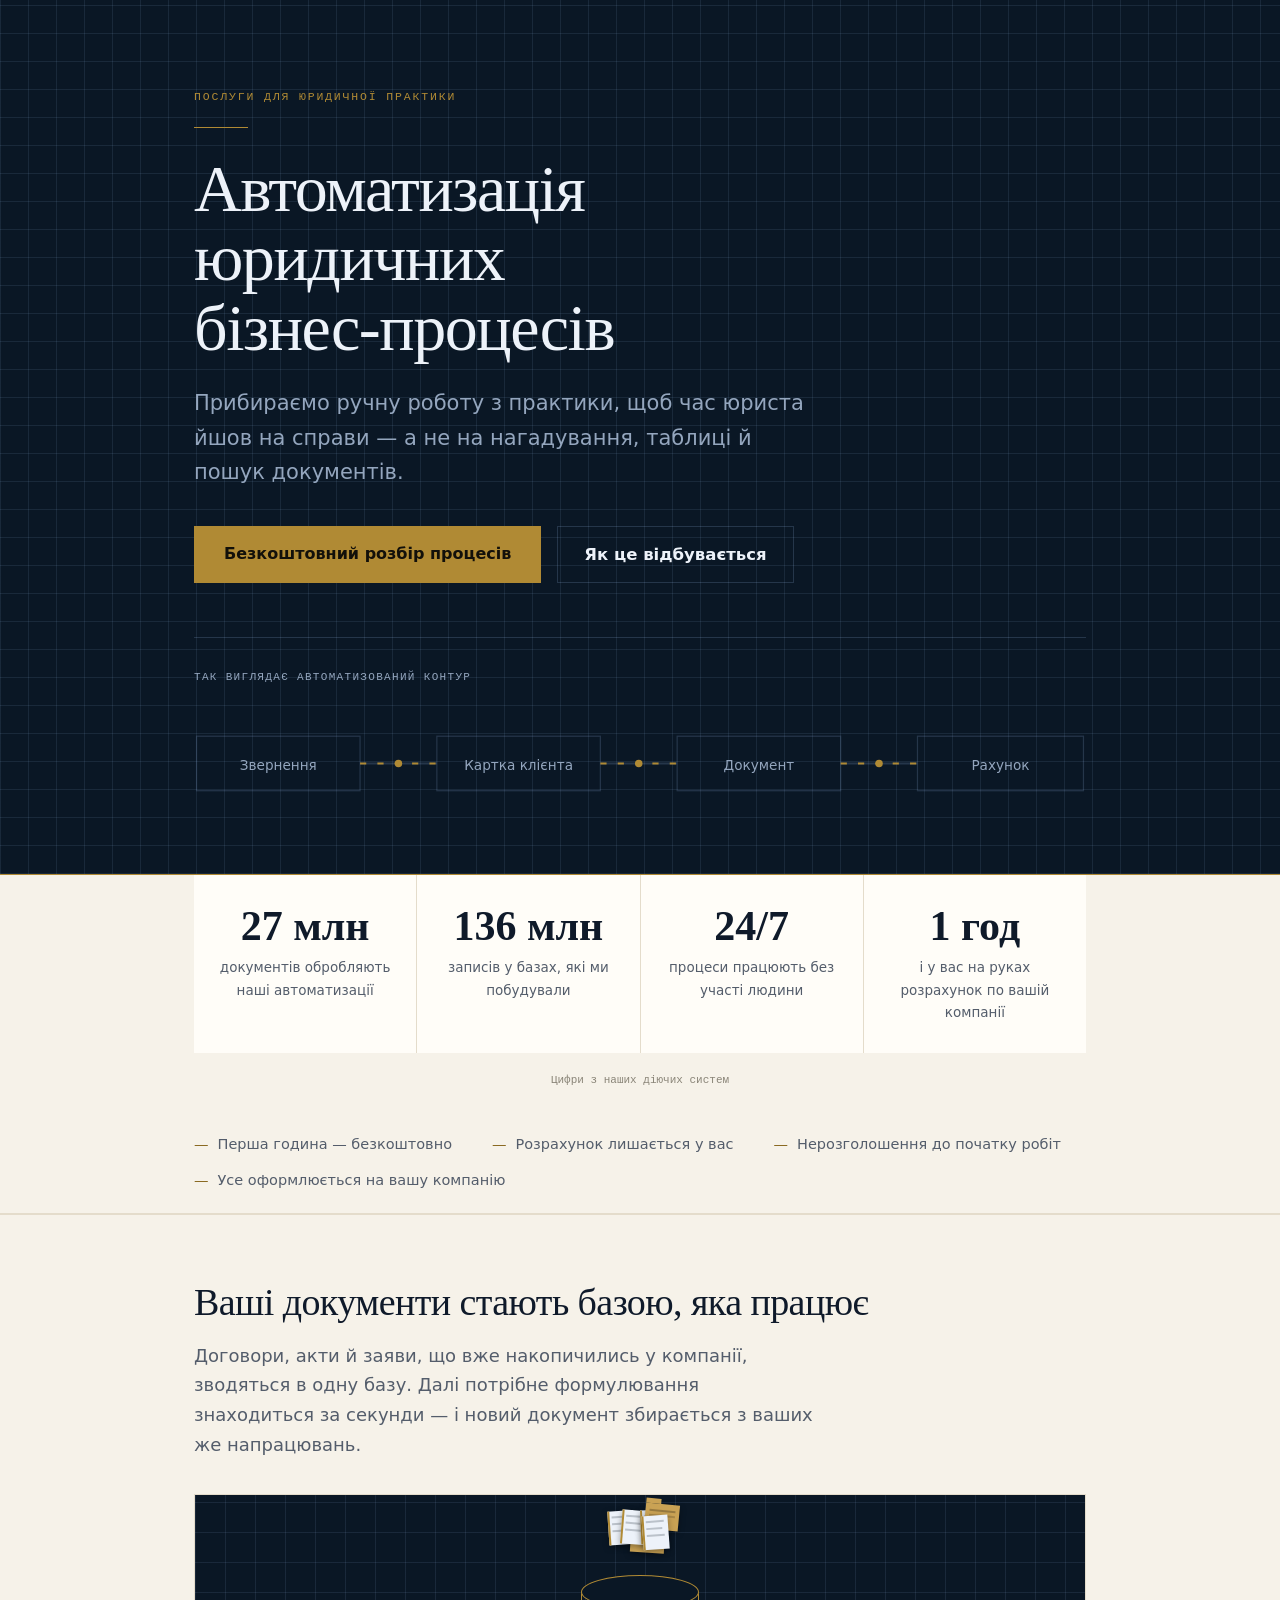
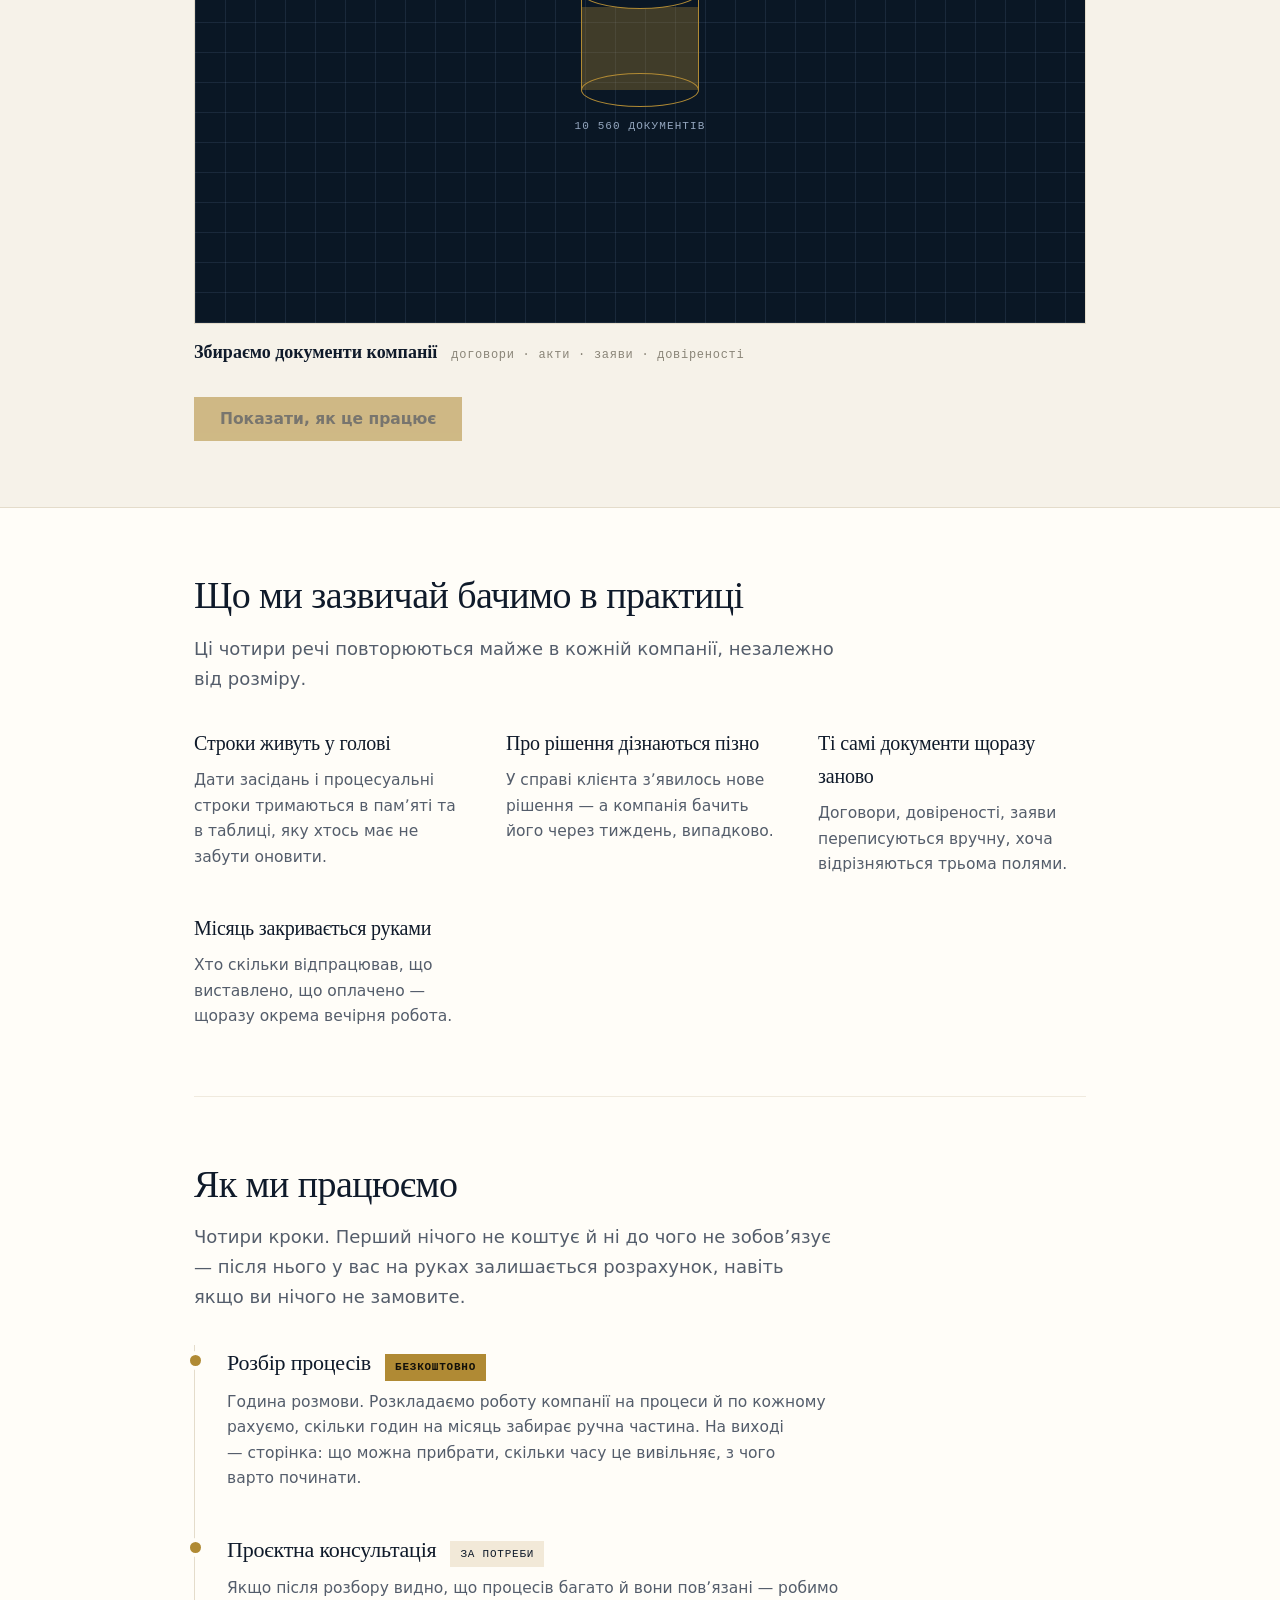
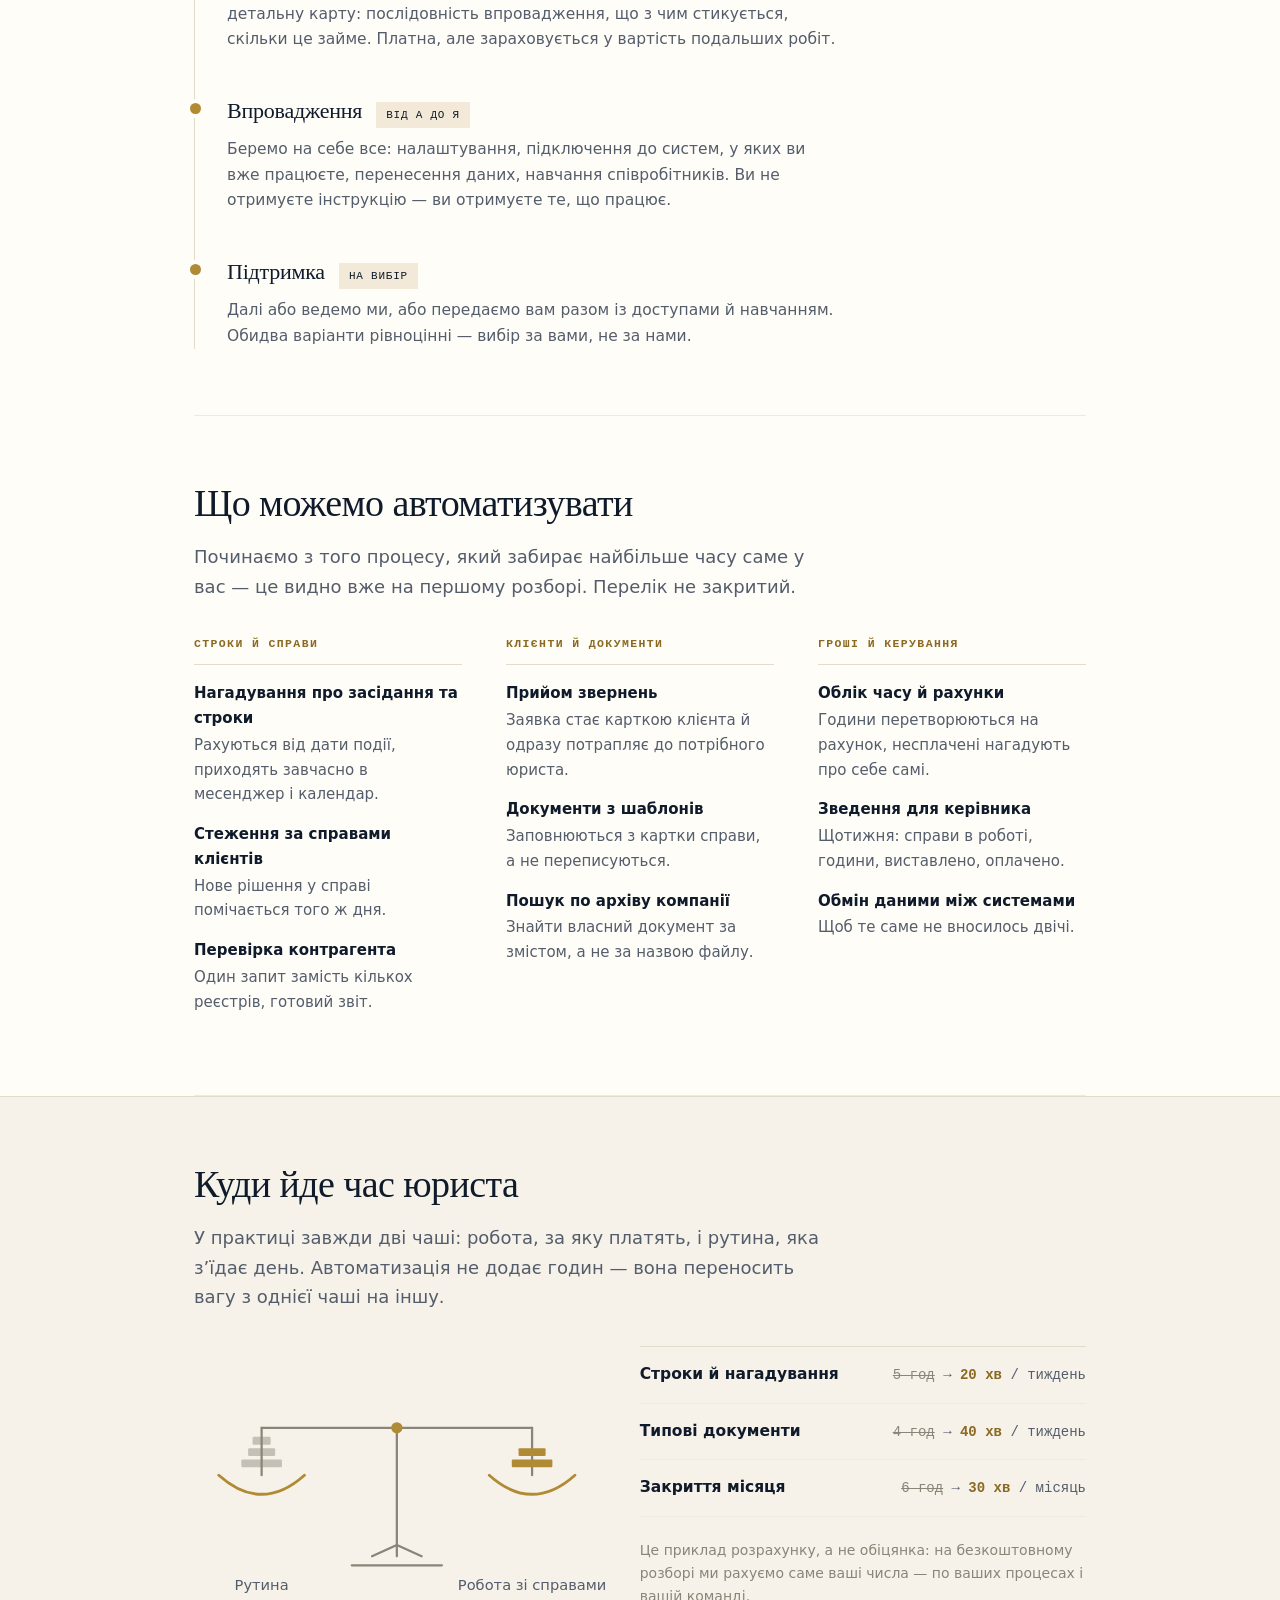
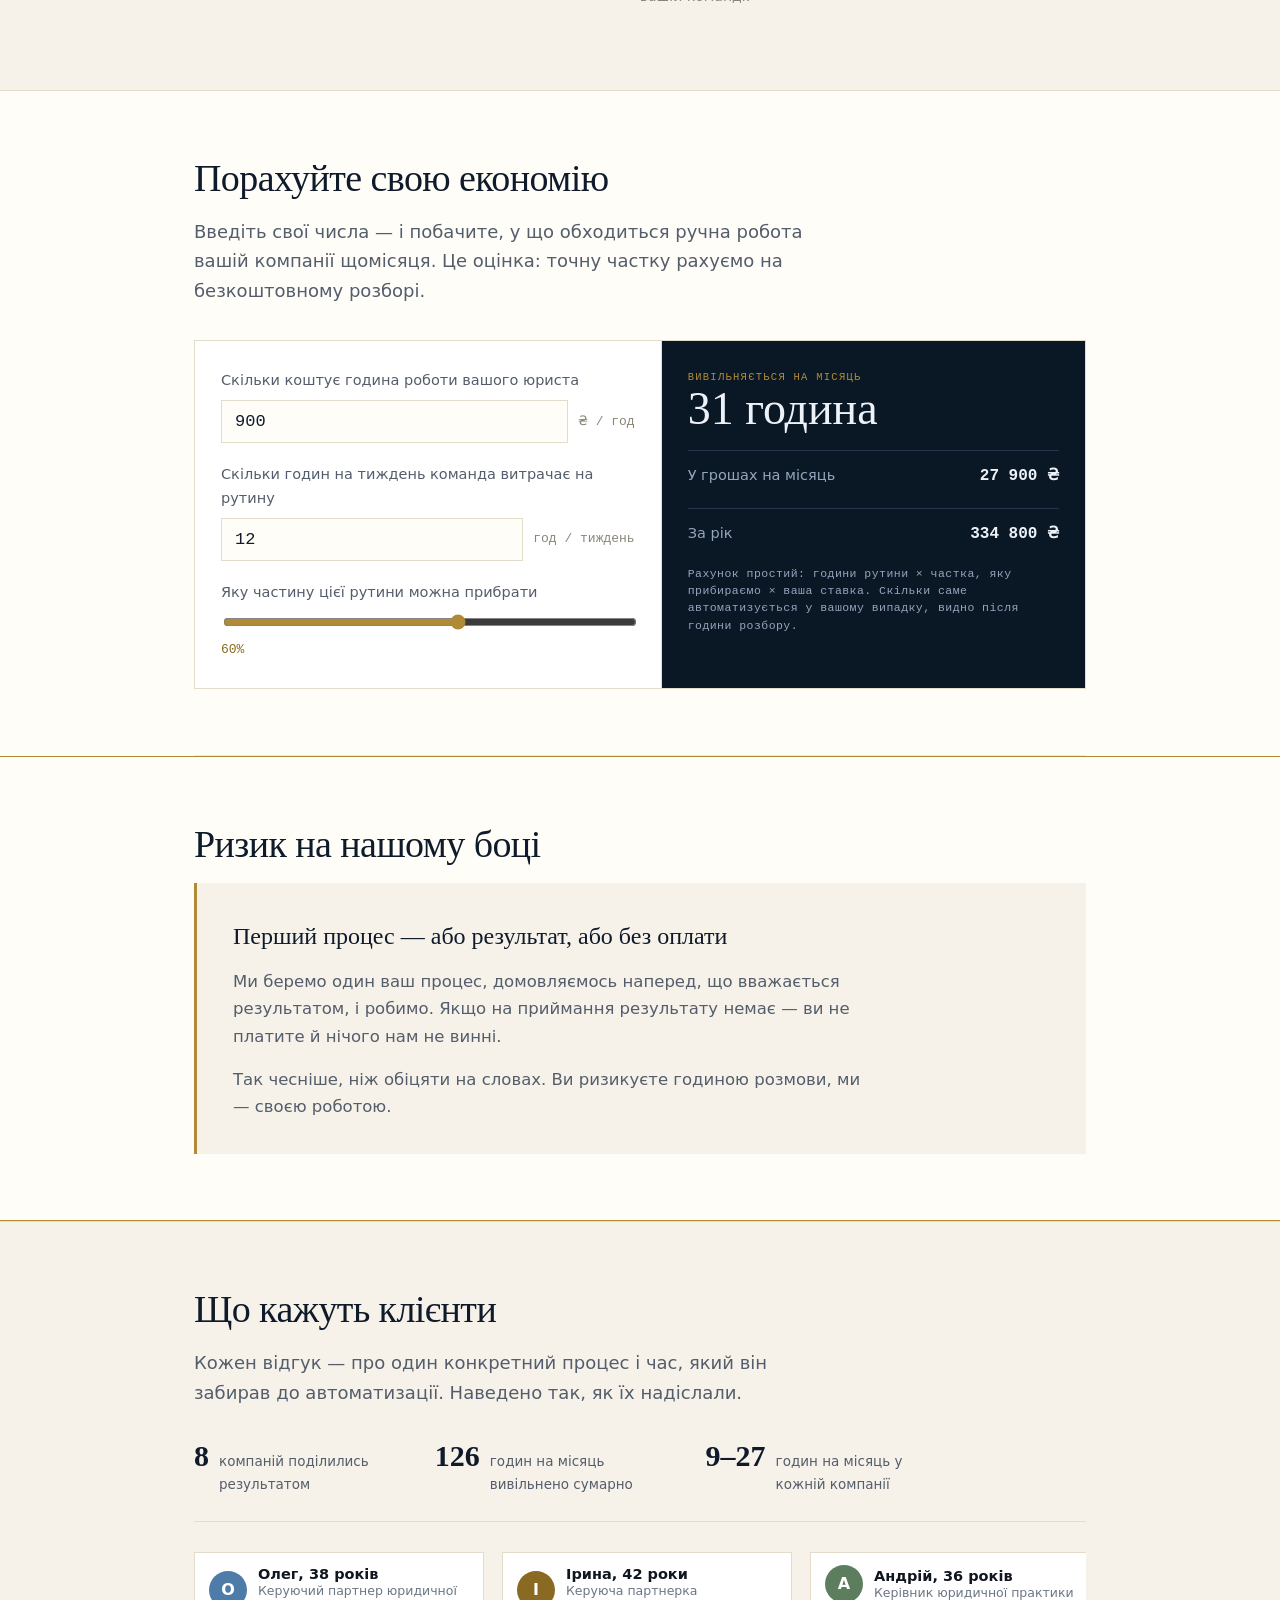
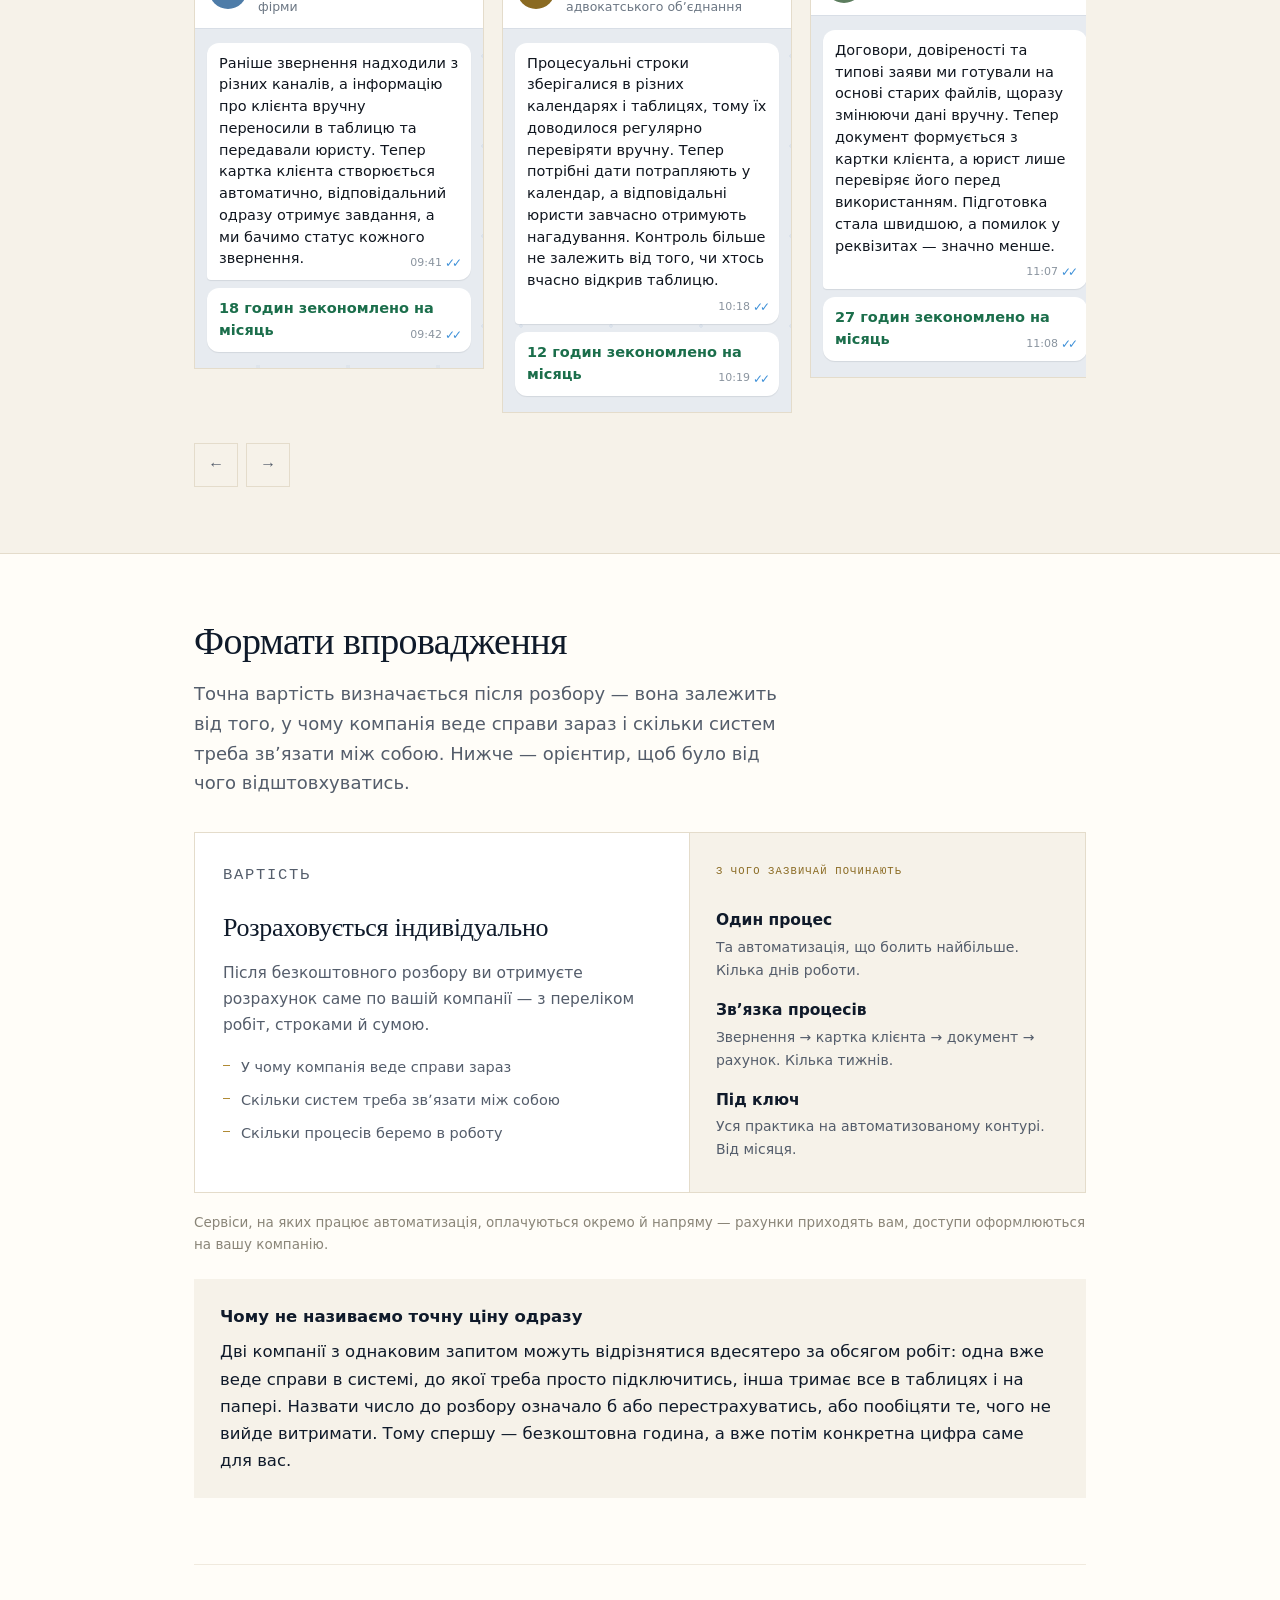
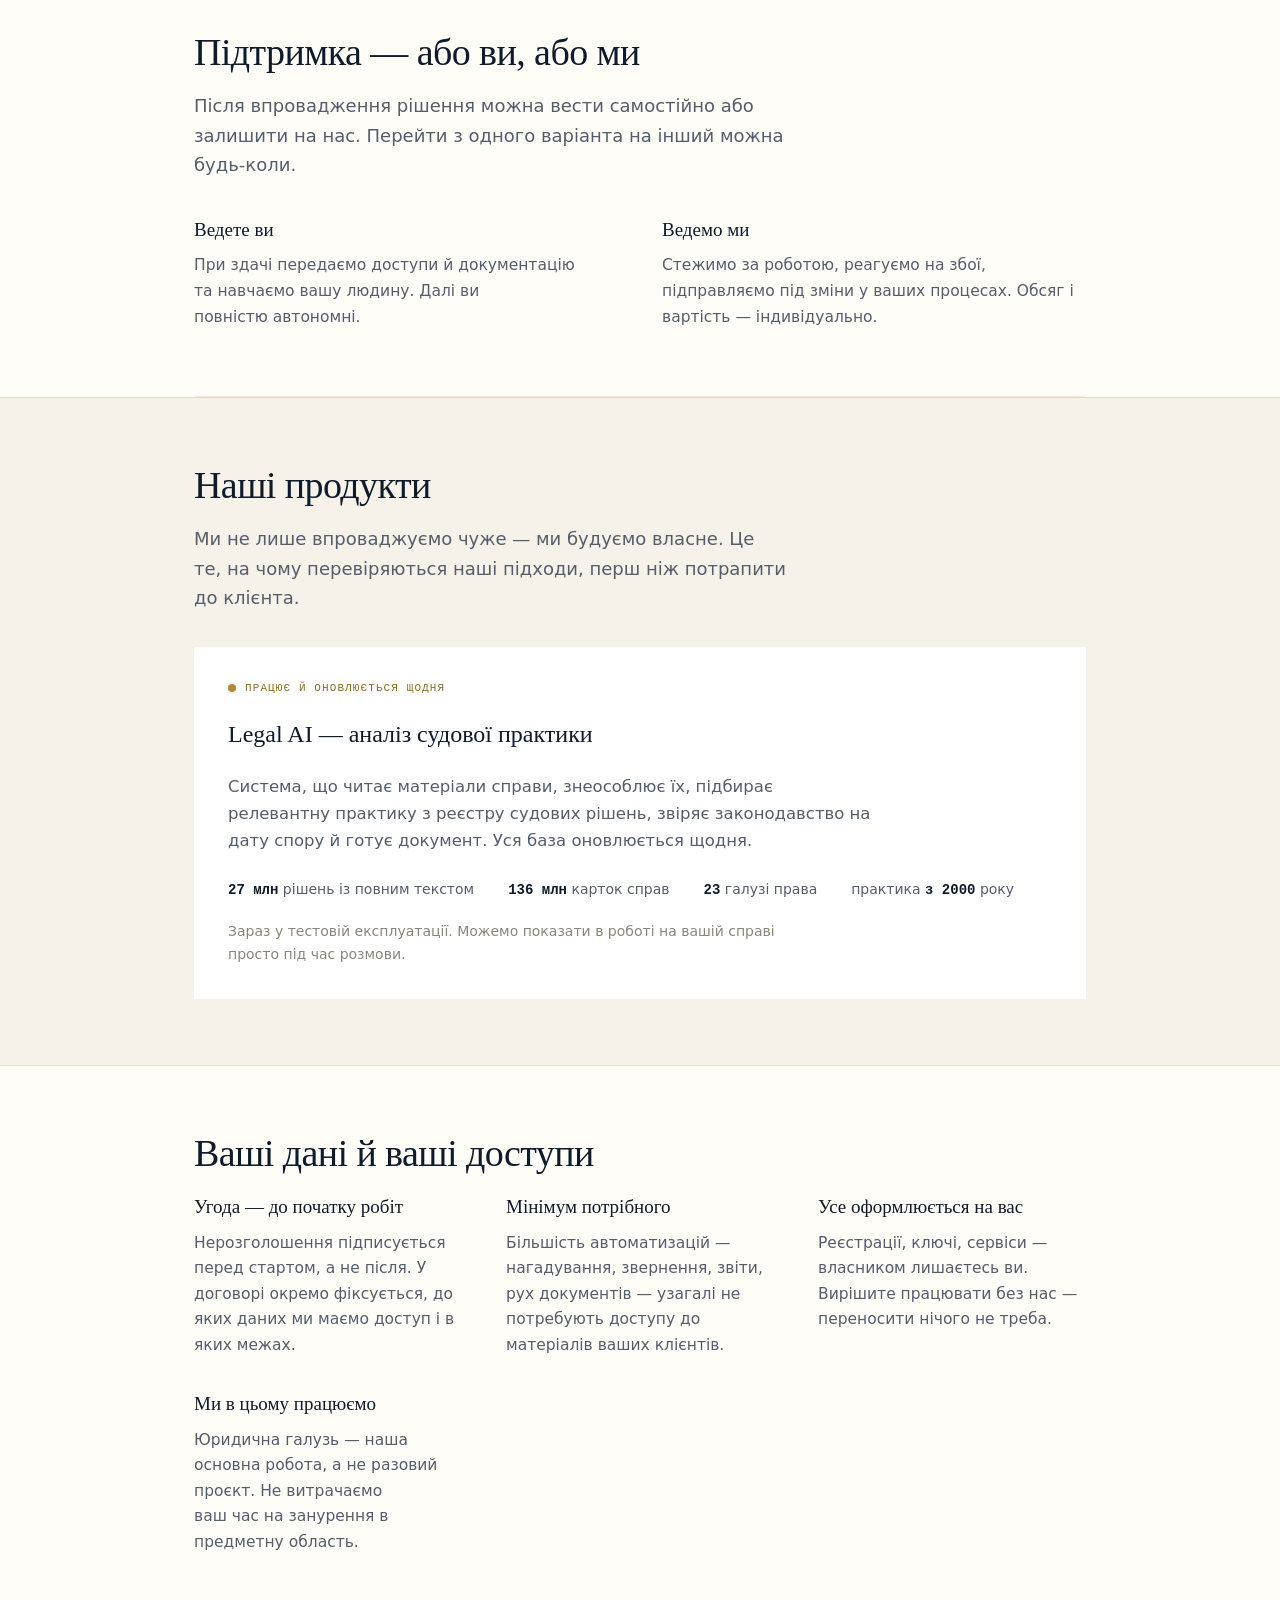
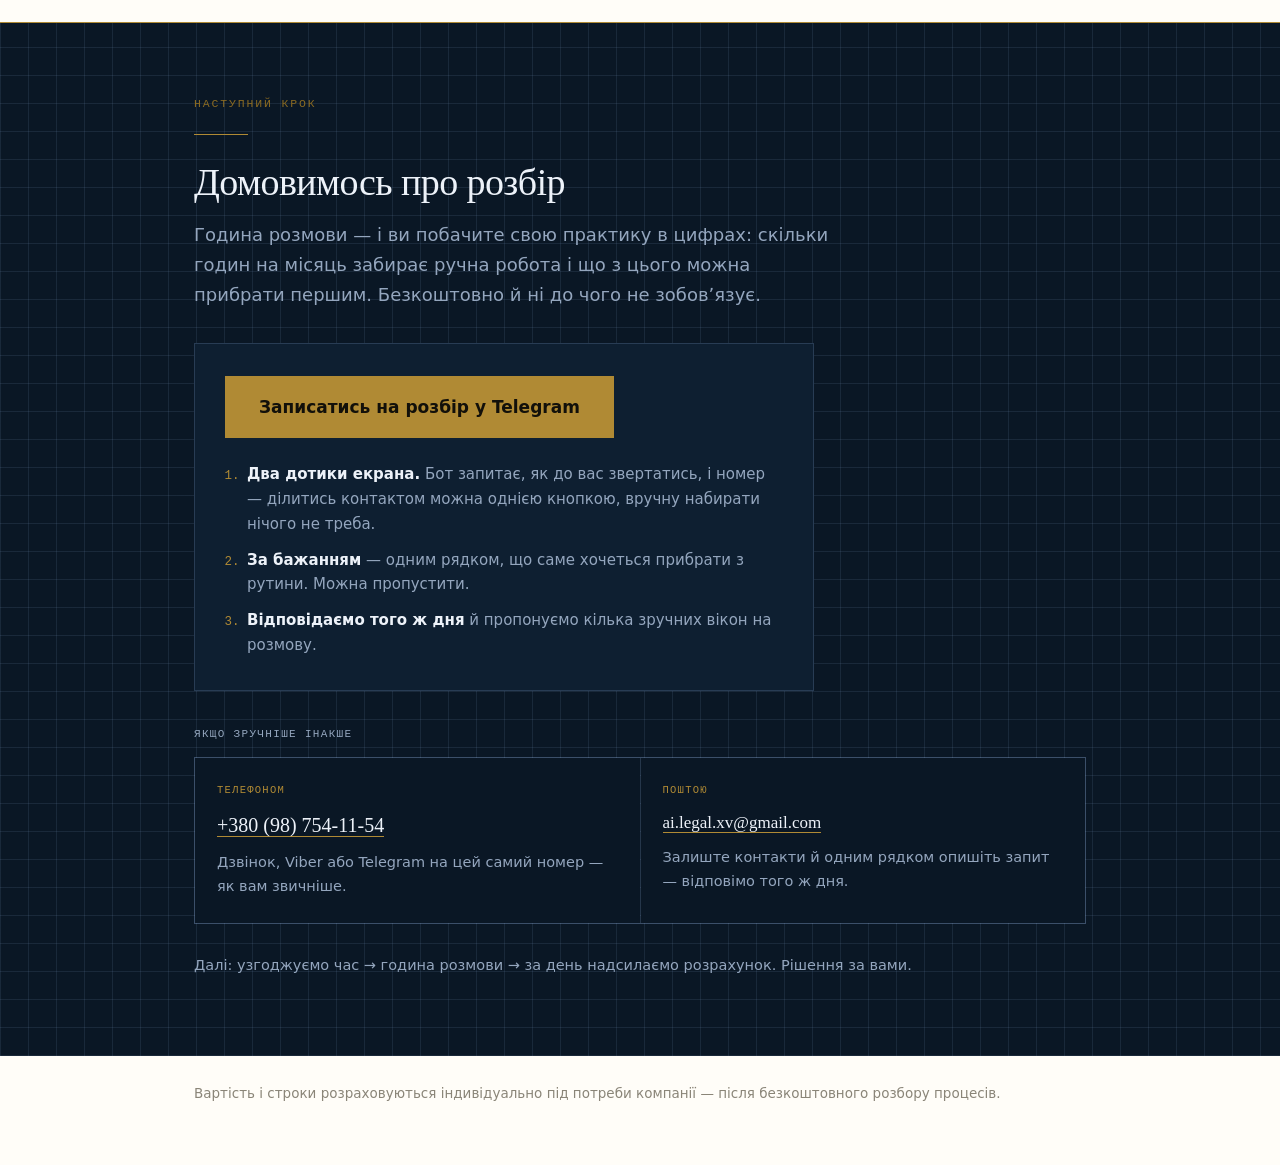
==== public/index.html @ c51bdc45 "Кнопки «розбір» ведуть до вибору каналу, а не прямо в Telegram Проблема: кнопка в шапці і плаваюча к" ====
<!doctype html>
<html lang="uk">
<head>
<meta charset="utf-8">
<meta name="viewport" content="width=device-width, initial-scale=1, viewport-fit=cover">
<title>Автоматизація юридичних бізнес-процесів</title>
<meta name="description" content="Прибираємо ручну роботу з юридичної практики: строки, документи, звернення, облік часу й рахунки. Перша година розбору процесів — безкоштовно.">
<link rel="canonical" href="https://orbita-ix.com/">
<meta name="robots" content="index, follow">
<meta name="theme-color" content="#0A1725">
<meta name="color-scheme" content="light only">
<meta name="format-detection" content="telephone=no">

<link rel="icon" href="/favicon.ico" sizes="32x32">
<link rel="icon" href="/favicon.svg" type="image/svg+xml">
<link rel="apple-touch-icon" href="/apple-touch-icon.png">

<meta property="og:type" content="website">
<meta property="og:locale" content="uk_UA">
<meta property="og:url" content="https://orbita-ix.com/">
<meta property="og:title" content="Автоматизація юридичних бізнес-процесів">
<meta property="og:description" content="Час юриста — на справи, а не на нагадування, таблиці й пошук документів. Перша година розбору — безкоштовно.">
<meta property="og:image" content="https://orbita-ix.com/og-image.png">
<meta property="og:image:width" content="1200">
<meta property="og:image:height" content="630">
<meta name="twitter:card" content="summary_large_image">

<style>
  /* Базовий reset, який раніше давала обгортка артефакту */
  body { margin: 0; }
  img { max-width: 100%; }
  [hidden]:not([hidden=until-found]) { display: none !important; }
</style>
<style>
  /* Сторінка навмисно має ОДИН вигляд — світлий, теплий папір.
     Комерційна сторінка для клієнтів не повинна ставати темною лише тому,
     що в телефоні ввімкнена темна тема. Тому темних варіантів тут немає,
     а color-scheme нижче забороняє браузеру самому інвертувати кольори. */
  :root, :root[data-theme="dark"], :root[data-theme="light"] {
    color-scheme: light only;
    --paper:#FFFDF8; --tint:#F6F2E9; --card:#FFFFFF; --rule:#E4DCCB; --rule-2:#F0EADE;
    --ink:#0F1A2A; --ink-2:#545D6B; --ink-3:#8A8578;
    --navy:#0A1725; --navy-2:#0E1F31; --on-navy:#EDF2F9; --on-navy-2:#94A6BE;
    --grid:rgba(160,195,245,.10); --hair:rgba(160,195,245,.18);
    --accent:#0E4B8C; --accent-wash:#F2E9D8;
    --brass:#8A6A22; --brass-solid:#B08A34; --on-brass:#12100A;
    --serif: Georgia, 'Iowan Old Style', Charter, 'Times New Roman', serif;
    --sans: system-ui, -apple-system, 'Segoe UI', 'Helvetica Neue', Arial, sans-serif;
    --mono: ui-monospace, 'SF Mono', 'Cascadia Mono', Menlo, Consolas, monospace;
  }

  * { box-sizing: border-box; }
  body {
    background: var(--paper); color: var(--ink);
    font-family: var(--sans); font-size: 16.5px; line-height: 1.65;
    margin: 0; padding: 0; -webkit-font-smoothing: antialiased;
  }
  .wrap { max-width: 940px; margin: 0 auto; padding: 0 24px; }

  /* ── Обкладинка ────────────────────────────────────── */
  .hero {
    background:
      repeating-linear-gradient(0deg, var(--grid) 0 1px, transparent 1px 28px),
      repeating-linear-gradient(90deg, var(--grid) 0 1px, transparent 1px 28px),
      var(--navy);
    color: var(--on-navy); padding: 88px 0 76px;
  }
  .eyebrow { font-family: var(--mono); font-size: 11.5px; letter-spacing: .16em; text-transform: uppercase; color: var(--brass); margin: 0 0 20px; }
  .hero .eyebrow { color: var(--brass-solid); }
  .rule-sm { width: 54px; height: 1px; background: var(--brass-solid); margin: 0 0 26px; }
  .hero h1 {
    font-family: var(--serif); font-weight: 400; color: var(--on-navy);
    font-size: clamp(37px,6.6vw,66px); line-height: 1.05; letter-spacing: -.022em;
    margin: 0 0 24px; max-width: 15ch; text-wrap: balance;
  }
  .hero .lede { font-size: clamp(17.5px,2.3vw,21px); color: var(--on-navy-2); margin: 0 0 36px; max-width: 46ch; text-wrap: pretty; }
  .actions { display: flex; flex-wrap: wrap; align-items: center; gap: 16px; }
  .btn { display: inline-block; background: var(--brass-solid); color: var(--on-brass); font-weight: 660; font-size: 16px; padding: 15px 30px; text-decoration: none; }
  .btn-ghost { display: inline-block; color: var(--on-navy); border: 1px solid var(--hair); padding: 14px 26px; text-decoration: none; font-weight: 560; }

  /* ── Схема потоку ──────────────────────────────────── */
  .flow { margin-top: 54px; border-top: 1px solid var(--hair); padding-top: 30px; }
  .flow-cap { font-family: var(--mono); font-size: 11px; letter-spacing: .12em; text-transform: uppercase; color: var(--on-navy-2); margin: 0 0 18px; }
  /* Дві схеми — той самий зміст, різна вісь. Горизонтальна на вузькому екрані
     стискалась до нечитабельного й вимагала гортання, тому там окрема
     вертикальна розкладка з більшими підписами. */
  .flow svg { width: 100%; height: auto; overflow: visible; }
  /* Специфічність тримаємо однаковою (.flow svg.клас), інакше правило вище
     перебиває приховування і показуються обидві схеми одночасно. */
  .flow svg.flow-h { display: block; }
  .flow svg.flow-v { display: none; max-width: 340px; }
  .flab-v { font-family: var(--sans); font-size: 15px; fill: var(--on-navy); }
  @media (max-width: 660px) {
    .flow svg.flow-h { display: none; }
    .flow svg.flow-v { display: block; }
  }

  /* ── Міні-ролик: документи → база → пошук → документ ── */
  .film-wrap { display: grid; gap: 14px; }
  .film { position: relative; overflow: hidden; border: 1px solid var(--rule);
          padding: 18px 16px 20px; display: flex; flex-direction: column;
          align-items: center; gap: 16px; min-height: 430px;
          background:
            repeating-linear-gradient(0deg, var(--grid) 0 1px, transparent 1px 30px),
            repeating-linear-gradient(90deg, var(--grid) 0 1px, transparent 1px 30px),
            var(--navy); }

  /* Летючі документи */
  .fly { position: absolute; left: 0; top: 0; opacity: 0; pointer-events: none; z-index: 1; }
  .fly.sheet { width: 26px; height: 34px; background: #EDF2F9; box-shadow: 0 2px 6px rgba(0,0,0,.35); }
  .fly.sheet i { display: block; height: 2px; background: rgba(10,23,37,.22); margin: 5px 4px 0; }
  .fly.sheet i:nth-child(2) { width: 62%; }
  .fly.sheet::before { content: ""; position: absolute; left: 0; top: 0; bottom: 0;
                       width: 2px; background: var(--brass-solid); }
  .fly.folder { width: 34px; height: 26px; background: #C9A254; box-shadow: 0 2px 6px rgba(0,0,0,.35); }
  .fly.folder::before { content: ""; position: absolute; left: 0; top: -5px; width: 15px;
                        height: 5px; background: #C9A254; }
  .fly.folder::after { content: ""; position: absolute; left: 4px; right: 4px; top: 6px;
                       height: 2px; background: rgba(21,18,10,.28); box-shadow: 0 5px 0 rgba(21,18,10,.18); }

  /* База */
  .db { position: relative; width: 118px; height: 132px; opacity: .4; flex: none;
        transition: opacity .5s ease, transform .5s ease; transform: scale(.9); }
  .db.on { opacity: 1; transform: scale(1); }
  .db-side { position: absolute; left: 0; right: 0; top: 17px; bottom: 17px;
             border-left: 1px solid var(--brass-solid); border-right: 1px solid var(--brass-solid); }
  .db-cap { position: absolute; left: 0; right: 0; height: 34px;
            border: 1px solid var(--brass-solid); border-radius: 50%; }
  .db-cap.t { top: 0; background: var(--navy); z-index: 3; }
  .db-cap.b { bottom: 0; }
  .db-fill { position: absolute; left: 1px; right: 1px; bottom: 17px; height: 0; z-index: 2;
             background: rgba(176,138,52,.32); transition: height .35s ease; }
  .db.hit-pulse { animation: dbPulse .3s ease; }
  @keyframes dbPulse { 50% { transform: scale(1.045) } }
  .db-lab { position: absolute; left: 50%; top: 100%; transform: translateX(-50%);
            margin-top: 10px; font-family: var(--mono); font-size: 11px; letter-spacing: .1em;
            text-transform: uppercase; color: var(--on-navy-2); white-space: nowrap; }

  /* Пошук */
  .film-search { width: min(88%, 430px); background: rgba(237,242,249,.07);
                 border: 1px solid var(--hair); padding: 11px 14px; flex: none;
                 font-family: var(--mono); font-size: 13.5px; color: var(--on-navy);
                 opacity: 0; transform: translateY(-8px); transition: opacity .35s ease, transform .35s ease;
                 display: flex; align-items: center; gap: 9px; min-height: 42px; }
  .film-search.on { opacity: 1; transform: none; }
  .film-search .mag { color: var(--brass-solid); }
  .film-search .car { display: none; width: 7px; height: 15px; background: var(--brass-solid);
                      margin-left: 2px; animation: blink 1s step-end infinite; }
  @keyframes blink { 50% { opacity: 0 } }

  /* Знахідки — власна зона, нижче бази */
  .hits { display: flex; justify-content: center; gap: 8px; flex-wrap: wrap;
          min-height: 32px; margin-top: 22px; width: 100%; }
  .hit { background: rgba(237,242,249,.09); border: 1px solid var(--hair);
         border-left: 2px solid var(--brass-solid); padding: 7px 10px;
         font-family: var(--mono); font-size: 11.5px; color: var(--on-navy);
         opacity: 0; transform: translateY(-20px) scale(.9);
         transition: opacity .4s ease, transform .5s cubic-bezier(.3,1.3,.5,1); }
  .hit.on { opacity: 1; transform: none; }

  /* Готовий документ — окрема зона в самому низу */
  .final { width: min(90%, 400px); background: var(--paper); color: var(--ink);
           padding: 13px 15px; opacity: 0; transform: translateY(12px) scale(.96);
           transition: opacity .45s ease, transform .55s cubic-bezier(.3,1.2,.5,1);
           display: grid; grid-template-columns: auto 1fr; gap: 13px; align-items: center;
           min-height: 60px; margin-top: auto; }
  .final.on { opacity: 1; transform: none; }
  .final .ic { width: 24px; height: 32px; background: var(--brass-solid); }
  .final b { display: block; font-size: 14.5px; }
  .final span { display: block; font-family: var(--mono); font-size: 11.5px; color: var(--ink-2); margin-top: 2px; }

  .film-cap { display: flex; flex-wrap: wrap; align-items: baseline; gap: 10px 14px; min-height: 24px; }
  .film-cap b { font-family: var(--serif); font-size: 18px; }
  .film-cap span { font-family: var(--mono); font-size: 12px; letter-spacing: .06em; color: var(--ink-3); }
  .demo-run { display: flex; flex-wrap: wrap; align-items: center; gap: 14px 18px; }
  .demo-btn { background: var(--brass-solid); color: var(--on-brass); border: none;
              font-family: var(--sans); font-weight: 660; font-size: 15.5px;
              padding: 13px 26px; cursor: pointer; }
  .demo-btn:disabled { opacity: .55; cursor: default; }
  @media (max-width: 560px) { .demo-btn { width: 100%; } .film { min-height: 470px; } }

  /* ── Калькулятор ───────────────────────────────────── */
  .calc { display: grid; gap: 1px; background: var(--rule); border: 1px solid var(--rule); }
  @media (min-width: 780px) { .calc { grid-template-columns: 1.1fr 1fr; } }
  .calc-in { background: var(--card); padding: 28px 26px; display: grid; gap: 20px; align-content: start; }
  .field { display: grid; gap: 7px; }
  .field label { font-size: 14.5px; color: var(--ink-2); }
  .field .row { display: flex; align-items: center; gap: 10px; }
  .field input[type=number] { flex: 1; min-width: 0; font-family: var(--mono); font-size: 17px;
        padding: 11px 13px; border: 1px solid var(--rule); background: var(--paper); color: var(--ink); }
  .field .unit { font-family: var(--mono); font-size: 13px; color: var(--ink-3); white-space: nowrap; }
  .field input[type=range] { width: 100%; accent-color: var(--brass-solid); }
  .field .rv-val { font-family: var(--mono); font-size: 13px; color: var(--brass); }
  .calc-out { background: var(--navy); color: var(--on-navy); padding: 28px 26px;
              display: grid; gap: 18px; align-content: start; }
  .calc-out .lab { font-family: var(--mono); font-size: 10.5px; letter-spacing: .12em;
                   text-transform: uppercase; color: var(--brass-solid); margin: 0; }
  .calc-big { font-family: var(--serif); font-size: clamp(34px,6vw,46px); line-height: 1;
              margin: 0; color: var(--on-navy); font-variant-numeric: tabular-nums; }
  .calc-row { display: flex; justify-content: space-between; gap: 14px; align-items: baseline;
              border-top: 1px solid var(--hair); padding-top: 12px; font-size: 14.5px; color: var(--on-navy-2); }
  .calc-row b { font-family: var(--mono); font-size: 16px; color: var(--on-navy);
                font-variant-numeric: tabular-nums; }
  .calc-note { font-family: var(--mono); font-size: 11.5px; letter-spacing: .04em;
               color: var(--on-navy-2); margin: 0; line-height: 1.5; }

  /* ── Терези: куди йде час юриста ───────────────────── */
  .scales { display: grid; grid-template-columns: minmax(0,1fr) minmax(0,1.1fr); gap: 40px; align-items: center; }
  @media (max-width: 720px) { .scales { grid-template-columns: 1fr; gap: 26px; } }
  .scales svg { width: 100%; max-width: 420px; height: auto; display: block; overflow: visible; }
  .sc-line { stroke: var(--ink-3); stroke-width: 2; fill: none; stroke-linecap: round; }
  .sc-pan { stroke: var(--brass-solid); stroke-width: 2.5; fill: none; stroke-linecap: round; }
  .sc-fill { fill: var(--brass-solid); }
  .sc-fill.muted { fill: var(--ink-3); opacity: .45; }
  .sc-lab { font-family: var(--sans); font-size: 13px; fill: var(--ink-2); }
  .beam, .pan-l, .pan-r { transform-box: view-box; }
  .beam { transform-origin: 180px 54px; animation: tip 6s ease-in-out infinite alternate; }
  @keyframes tip { from { transform: rotate(-7deg) } to { transform: rotate(7deg) } }
  .pan-l { animation: panl 6s ease-in-out infinite alternate; }
  @keyframes panl { from { transform: translateY(15px) } to { transform: translateY(-15px) } }
  .pan-r { animation: panr 6s ease-in-out infinite alternate; }
  @keyframes panr { from { transform: translateY(-15px) } to { transform: translateY(15px) } }

  /* Смуги на всю ширину — щоб сторінка не була суцільно білою після шапки */
  .band { border-top: 1px solid var(--rule); border-bottom: 1px solid var(--rule); }
  .band.tint { background: var(--tint); }
  .band section { border-bottom: none; }
  /* Смуга «Ризик на нашому боці» — світла, з латунною рискою замість темної заливки */
  .band.warm { background: var(--paper); border-color: var(--brass-solid); }

  .gains { display: grid; gap: 0; border-top: 1px solid var(--rule); }
  .gain { display: grid; grid-template-columns: 1fr auto; gap: 10px 20px; align-items: baseline; padding: 15px 0; border-bottom: 1px solid var(--rule-2); }
  .gain b { font-weight: 620; font-size: 15.5px; }
  .gain .t { font-family: var(--mono); font-size: 14px; color: var(--ink-2); white-space: nowrap; font-variant-numeric: tabular-nums; }
  .gain .t s { color: var(--ink-3); text-decoration-thickness: 1px; }
  .gain .t i { font-style: normal; color: var(--brass); font-weight: 700; }

  /* ── Продукти ──────────────────────────────────────── */
  .prod { background: var(--card); padding: 32px 34px; display: grid; grid-template-columns: 1fr; gap: 18px; }
  .prod .live { display: inline-flex; align-items: center; gap: 9px; font-family: var(--mono); font-size: 11px; letter-spacing: .1em; text-transform: uppercase; color: var(--brass); }
  .dot-live { width: 8px; height: 8px; border-radius: 50%; background: var(--brass-solid); animation: beat 2.4s ease-in-out infinite; }
  @keyframes beat { 0%,100% { opacity:.3; transform: scale(.85) } 50% { opacity:1; transform: scale(1) } }
  .prod h3 { font-family: var(--serif); font-weight: 400; font-size: 24px; margin: 0; }
  .prod p { margin: 0; color: var(--ink-2); max-width: 62ch; }
  .prod-figs { display: flex; flex-wrap: wrap; gap: 10px 34px; padding-top: 6px; }
  .prod-figs div { font-size: 14px; color: var(--ink-2); }
  .prod-figs b { font-family: var(--mono); color: var(--ink); font-variant-numeric: tabular-nums; }
  @media (max-width: 560px) { .prod { padding: 24px 22px; } }
  .fnode { fill: none; stroke: var(--hair); stroke-width: 1; }
  .flab { font-family: var(--sans); font-size: 11px; fill: var(--on-navy-2); }
  .fline { stroke: var(--hair); stroke-width: 1.5; fill: none; }
  .fdash { stroke: var(--brass-solid); stroke-width: 1.5; fill: none; stroke-dasharray: 5 9; animation: flow 1.6s linear infinite; }
  @keyframes flow { to { stroke-dashoffset: -14; } }
  .fdot { fill: var(--brass-solid); }
  .fpulse { animation: pulse 3.2s ease-in-out infinite; }
  @keyframes pulse { 0%,100% { opacity:.25 } 50% { opacity:1 } }

  /* ── Смуга цифр ────────────────────────────────────── */
  .stats { background: var(--tint); border-top: 1px solid var(--brass-solid); }
  .stats-in { display: grid; grid-template-columns: repeat(auto-fit,minmax(158px,1fr)); gap: 1px; background: var(--rule); }
  .stat { background: var(--paper); padding: 30px 18px; text-align: center; }
  .stat b { display: block; font-family: var(--serif); font-size: clamp(30px,4.6vw,42px); line-height: 1; color: var(--ink); font-variant-numeric: tabular-nums; }
  .stat span { display: block; font-size: 13.5px; color: var(--ink-2); margin-top: 9px; }
  .stats-cap { font-family: var(--mono); font-size: 11px; color: var(--ink-3); text-align: center; padding: 18px 20px 24px; margin: 0; }

  .trust { border-bottom: 1px solid var(--rule); background: var(--tint); }
  .trust-in { display: flex; flex-wrap: wrap; gap: 12px 40px; padding: 20px 0; font-size: 14.5px; color: var(--ink-2); }
  .trust-in span::before { content: "—"; color: var(--brass); margin-right: 9px; }

  section { padding: 66px 0; border-bottom: 1px solid var(--rule-2); }
  h2 { font-family: var(--serif); font-weight: 400; font-size: clamp(27px,3.8vw,38px); line-height: 1.15; letter-spacing: -.015em; margin: 0 0 16px; text-wrap: balance; }
  h3 { font-size: 16px; font-weight: 660; margin: 0 0 8px; }
  p { margin: 0 0 16px; text-wrap: pretty; }
  .lead { font-size: 18px; color: var(--ink-2); margin-bottom: 34px; max-width: 56ch; }

  .pains { display: grid; grid-template-columns: repeat(auto-fit,minmax(250px,1fr)); gap: 34px 44px; }
  .pain h3 { font-family: var(--serif); font-weight: 400; font-size: 20px; letter-spacing: -.01em; }
  .pain p { margin: 0; color: var(--ink-2); font-size: 15.5px; }

  .steps { border-left: 1px solid var(--rule); padding-left: 32px; display: grid; gap: 40px; }
  .step { position: relative; }
  .step::before { content: ""; position: absolute; left: -37px; top: 10px; width: 11px; height: 11px; background: var(--brass-solid); border-radius: 50%; box-shadow: 0 0 0 4px var(--paper); }
  .step-head { display: flex; flex-wrap: wrap; align-items: baseline; gap: 14px; margin-bottom: 8px; }
  .step-head h3 { font-family: var(--serif); font-weight: 400; font-size: 22px; margin: 0; letter-spacing: -.01em; }
  .chip { font-family: var(--mono); font-size: 11px; letter-spacing: .07em; text-transform: uppercase; padding: 4px 10px; background: var(--accent-wash); color: var(--ink); }
  .chip.free { background: var(--brass-solid); color: var(--on-brass); font-weight: 660; }
  .step p { margin: 0; color: var(--ink-2); font-size: 15.5px; max-width: 62ch; }

  .cat { display: grid; grid-template-columns: repeat(auto-fit,minmax(240px,1fr)); gap: 36px 44px; }
  .cat-col h3 { font-family: var(--mono); font-size: 11.5px; letter-spacing: .12em; text-transform: uppercase; color: var(--brass); margin-bottom: 16px; padding-bottom: 10px; border-bottom: 1px solid var(--rule); }
  .cat-col ul { margin: 0; padding: 0; list-style: none; }
  .cat-col li { margin-bottom: 15px; font-size: 15px; color: var(--ink-2); }
  .cat-col li b { display: block; color: var(--ink); font-weight: 620; margin-bottom: 2px; }

  .guar { background: var(--tint); border-left: 3px solid var(--brass-solid); padding: 34px 36px; }
  .guar h3 { font-family: var(--serif); font-weight: 400; font-size: 24px; margin-bottom: 12px; }
  .guar p { color: var(--ink-2); max-width: 60ch; }
  .guar p:last-child { margin-bottom: 0; }

  .pricing { display: grid; gap: 1px; background: var(--rule); border: 1px solid var(--rule); margin-bottom: 18px; }
  @media (min-width: 760px) { .pricing { grid-template-columns: 1.25fr 1fr; } }
  .pricing-main { background: var(--card); padding: 30px 28px; }
  .pricing-main h3 { font-family: var(--serif); font-weight: 400; font-size: 26px; margin: 0 0 12px; letter-spacing: -.01em; }
  .pricing-main p { color: var(--ink-2); font-size: 15.5px; margin: 0 0 18px; max-width: 46ch; }
  .pricing-dep { margin: 0; padding: 0; list-style: none; display: grid; gap: 9px; }
  .pricing-dep li { font-size: 14.5px; color: var(--ink-2); padding-left: 18px; position: relative; }
  .pricing-dep li::before { content: ""; position: absolute; left: 0; top: 9px; width: 7px; height: 1px; background: var(--brass-solid); }
  .pricing-side { background: var(--tint); padding: 30px 26px; display: grid; gap: 16px; align-content: start; }
  .scope b { display: block; font-size: 15.5px; font-weight: 620; margin-bottom: 2px; }
  .scope span { display: block; font-size: 14px; color: var(--ink-2); }
  .packs { display: grid; grid-template-columns: repeat(auto-fit,minmax(230px,1fr)); gap: 1px; background: var(--rule); border: 1px solid var(--rule); margin-bottom: 18px; }
  .pack { background: var(--card); padding: 30px 24px; display: flex; flex-direction: column; }
  .pack.mid { background: var(--accent-wash); }
  .pick { font-family: var(--mono); font-size: 10.5px; letter-spacing: .11em; text-transform: uppercase; color: var(--brass); margin: 0 0 12px; }
  .pack h3 { font-family: var(--serif); font-weight: 400; font-size: 22px; margin-bottom: 12px; letter-spacing: -.01em; }
  .pack .who-t { font-size: 14.5px; color: var(--ink-2); margin-bottom: 22px; flex-grow: 1; }
  .pack .price { font-family: var(--serif); font-size: 28px; color: var(--ink); margin: 0; letter-spacing: -.01em; }
  .pack .term { font-size: 13px; color: var(--ink-3); margin: 6px 0 0; }
  .price sup { font-size: 13px; color: var(--ink-3); }
  .star { font-size: 13.5px; color: var(--ink-3); margin: 0 0 24px; }

  .scroll { overflow-x: auto; margin-bottom: 18px; }
  table { width: 100%; border-collapse: collapse; font-size: 15px; min-width: 430px; }
  th { text-align: left; font-size: 10.5px; text-transform: uppercase; letter-spacing: .1em; color: var(--ink-3); font-weight: 660; padding: 0 16px 11px 0; border-bottom: 1px solid var(--ink); white-space: nowrap; }
  td { padding: 13px 16px 13px 0; border-bottom: 1px solid var(--rule-2); vertical-align: top; }
  td.n, th.n { text-align: right; font-family: var(--mono); font-variant-numeric: tabular-nums; white-space: nowrap; }
  td.pr { font-weight: 660; }
  caption { caption-side: bottom; text-align: left; font-size: 13px; color: var(--ink-3); padding-top: 12px; }

  .note { background: var(--tint); padding: 24px 26px; }
  .note p:last-child { margin-bottom: 0; }
  .note-t { font-weight: 660; margin: 0 0 8px; }

  .split { display: grid; grid-template-columns: repeat(auto-fit,minmax(250px,1fr)); gap: 30px 44px; }
  .split h3 { font-family: var(--serif); font-weight: 400; font-size: 19px; }
  .split p { margin: 0; font-size: 15.5px; color: var(--ink-2); }

  .contact {
    background:
      repeating-linear-gradient(0deg, var(--grid) 0 1px, transparent 1px 28px),
      repeating-linear-gradient(90deg, var(--grid) 0 1px, transparent 1px 28px),
      var(--navy);
    color: var(--on-navy); padding: 72px 0 78px; border-top: 1px solid var(--brass-solid);
  }
  .contact h2 { color: var(--on-navy); }
  .contact .lead { color: var(--on-navy-2); }
  /* Один шлях замість трьох: телефон і пошта прибрані навмисно —
     вибір із трьох способів звʼязку зменшує кількість звернень. */
  .cta-card { background: var(--navy-2); border: 1px solid var(--hair); padding: 32px 30px; display: grid; gap: 24px; justify-items: start; max-width: 620px; }
  .btn-lg { font-size: 17px; padding: 17px 34px; }
  .cta-steps { margin: 0; padding-left: 22px; display: grid; gap: 11px; font-size: 15px; color: var(--on-navy-2); }
  .cta-steps li::marker { color: var(--brass-solid); font-family: var(--mono); font-size: 12.5px; }
  .cta-steps b { color: var(--on-navy); font-weight: 620; }
  @media (max-width: 560px) { .cta-card { padding: 24px 20px; } .btn-lg { width: 100%; text-align: center; } }

  /* Другий рівень: телефон і пошта. Telegram лишається головною дією,
     але відсутність телефона на сторінці підриває довіру — тому вони тут. */
  .alt-lbl { font-family: var(--mono); font-size: 11px; letter-spacing: .12em; text-transform: uppercase; color: var(--on-navy-2); margin: 34px 0 14px; }
  .alt-ways { display: grid; grid-template-columns: repeat(auto-fit,minmax(238px,1fr)); gap: 1px; background: var(--hair); border: 1px solid var(--hair); }
  .alt { background: var(--navy); padding: 24px 22px; }
  .alt .lbl { font-family: var(--mono); font-size: 10.5px; letter-spacing: .12em; text-transform: uppercase; color: var(--brass-solid); margin: 0 0 10px; }
  .alt b { display: block; font-family: var(--serif); font-size: 20px; font-weight: 400; color: var(--on-navy); margin-bottom: 9px; }
  .alt b a { color: var(--on-navy); text-decoration: none; border-bottom: 1px solid var(--brass-solid); }
  .alt b.mail { font-size: 17px; }
  .alt b.mail a { word-break: break-all; }
  .alt p { margin: 0; font-size: 14.5px; color: var(--on-navy-2); }
  .contact-foot { margin: 30px 0 0; font-size: 14.5px; color: var(--on-navy-2); }

  /* ── Відгуки ──────────────────────────────────────── */
  .revs-sum { display: flex; flex-wrap: wrap; gap: 14px 44px; margin: 0 0 30px;
              padding-bottom: 26px; border-bottom: 1px solid var(--rule); }
  .revs-sum div { display: flex; align-items: baseline; gap: 10px; }
  .revs-sum b { font-family: var(--serif); font-size: 30px; line-height: 1; color: var(--ink);
                font-variant-numeric: tabular-nums; }
  .revs-sum span { font-size: 13.5px; color: var(--ink-2); max-width: 20ch; }
  .revs { display: grid; grid-auto-flow: column; grid-auto-columns: minmax(290px, 340px); align-items: start;
          gap: 18px; overflow-x: auto; scroll-snap-type: x mandatory;
          padding-bottom: 10px; -webkit-overflow-scrolling: touch; }
  .tg { scroll-snap-align: start; background: #E7EBF0; border: 1px solid var(--rule);
        display: grid; align-content: start; overflow: hidden; }
  .tg-bar { background: #FFFFFF; border-bottom: 1px solid #D8DEE6; padding: 12px 14px;
            display: grid; grid-template-columns: auto 1fr; gap: 11px; align-items: center; }
  .tg-av { width: 38px; height: 38px; border-radius: 50%; display: grid; place-items: center;
           color: #fff; font-weight: 620; font-size: 16px; }
  .tg-id b { display: block; font-size: 14.5px; font-weight: 620; color: #10161F; line-height: 1.25; }
  .tg-id span { display: block; font-size: 12.5px; color: #6B7683; line-height: 1.3; }
  .tg-chat { padding: 14px 12px 16px; display: grid; gap: 8px; justify-items: start;
             background-image: radial-gradient(circle at 20% 30%, rgba(120,150,190,.10) 0 2px, transparent 2px),
                               radial-gradient(circle at 70% 75%, rgba(120,150,190,.08) 0 2px, transparent 2px);
             background-size: 90px 90px; }
  .tg-msg { background: #FFFFFF; border-radius: 12px 12px 12px 4px; padding: 10px 12px 8px;
            font-size: 14.5px; line-height: 1.5; color: #10161F; max-width: 100%;
            box-shadow: 0 1px 1px rgba(16,22,31,.09); position: relative; }
  .tg-msg + .tg-msg { border-radius: 12px; }
  .tg-res { color: #1B6E4B; font-weight: 660; }
  .tg-meta { float: right; margin: 6px 0 0 10px; font-size: 11px; color: #8A949F;
             display: inline-flex; align-items: center; gap: 3px; white-space: nowrap; }
  .tg-tick { color: #3E90D8; letter-spacing: -3px; font-size: 12px; }
  .revs-nav { display: flex; gap: 8px; margin-top: 20px; }
  .rev-btn { font-family: var(--mono); font-size: 16px; background: transparent;
             border: 1px solid var(--rule); color: var(--ink-2); width: 44px; height: 44px; cursor: pointer; }
  .rev-btn:hover { border-color: var(--brass-solid); color: var(--ink); }
  @media (max-width: 660px) {
    .revs { grid-auto-columns: 86%; }
    .revs-nav { display: none; }
    .revs-sum { gap: 12px 26px; }
    .revs-sum b { font-size: 25px; }
  }

  /* Плаваюча кнопка запису. Зʼявляється після шапки (там кнопка вже є)
     і зникає на блоці контактів (там людина вже дійшла). */
  .dock {
    position: fixed; z-index: 40;
    background: var(--navy-2); border: 1px solid var(--brass-solid);
    display: grid; gap: 10px;
    opacity: 0; pointer-events: none; transform: translateY(14px);
    transition: opacity .3s ease, transform .3s ease;
  }
  .dock.in { opacity: 1; pointer-events: auto; transform: none; }
  .dock-t { font-family: var(--mono); font-size: 10.5px; letter-spacing: .12em; text-transform: uppercase; color: var(--brass-solid); margin: 0; }
  .dock-b { display: block; background: var(--brass-solid); color: var(--on-brass); text-align: center; font-weight: 660; font-size: 15.5px; padding: 13px 24px; text-decoration: none; }
  /* Десктоп — компактна картка в кутку, щоб не заважала читати */
  @media (min-width: 661px) {
    .dock { right: 24px; bottom: 24px; width: 286px; padding: 18px; }
  }
  /* Телефон — смуга на всю ширину, під великим пальцем */
  @media (max-width: 660px) {
    .dock { left: 0; right: 0; bottom: 0; border-left: none; border-right: none; border-bottom: none;
            padding: 12px 16px calc(12px + env(safe-area-inset-bottom, 0px)); }
    .dock-t { text-align: center; }
  }

  footer.bot { padding: 26px 0 44px; font-size: 13.5px; color: var(--ink-3); }
  a { color: var(--accent); }
  :focus-visible { outline: 2px solid var(--brass-solid); outline-offset: 3px; }

  /* ── Поява при прокручуванні ───────────────────────── */
  .rv { opacity: 0; transform: translateY(16px); transition: opacity .7s ease, transform .7s ease; }
  .rv.in { opacity: 1; transform: none; }

  @media (prefers-reduced-motion: reduce) {
    .rv { opacity: 1; transform: none; transition: none; }
    .fdash, .fpulse, .dot-live { animation: none; }
    .demo-out { animation: none; }
    .demo-fill { transition: none; }
    .beam, .pan-l, .pan-r { animation: none; }
    .dock { transition: none; }
    .beam { transform: rotate(-4deg); }
    .pan-l { transform: translateY(9px); }
    .pan-r { transform: translateY(-9px); }
  }
  /* ── Вузькі екрани: без горизонтального гортання ──────
     Колонки сітки за замовчуванням не стискаються вужче за вміст
     (поле введення має «природну» ширину), тому явно дозволяємо їм
     стискатися; на найвужчих телефонах час переноситься під назву. */
  @media (max-width: 779px) {
    .calc, .calc-in, .field { grid-template-columns: minmax(0, 1fr); }
  }
  @media (max-width: 720px) { .scales { grid-template-columns: minmax(0, 1fr); } }
  @media (max-width: 380px) { .gain { grid-template-columns: minmax(0, 1fr); gap: 2px; } }
  @media (max-width: 560px) {
    .hero { padding: 62px 0 54px; }
    .guar { padding: 26px 22px; }
    .flow { margin-top: 40px; }
  }
</style>
</head>
<body>
<div class="hero">
  <div class="wrap">
    <p class="eyebrow">Послуги для юридичної практики</p>
    <div class="rule-sm"></div>
    <h1>Автоматизація юридичних бізнес-процесів</h1>
    <p class="lede">Прибираємо ручну роботу з практики, щоб час юриста йшов на справи — а не на нагадування, таблиці й пошук документів.</p>
    <div class="actions">
      <a class="btn" href="#next" data-cta="hero">Безкоштовний розбір процесів</a>
      <a class="btn-ghost" href="#how">Як це відбувається</a>
    </div>

    <div class="flow">
      <p class="flow-cap">Так виглядає автоматизований контур</p>
      <svg viewBox="0 0 720 76" class="flow-h" role="img" aria-label="Схема: звернення стає карткою клієнта, далі документом, далі рахунком">
        <g class="fnode">
          <rect x="2"   y="26" width="132" height="44"/>
          <rect x="196" y="26" width="132" height="44"/>
          <rect x="390" y="26" width="132" height="44"/>
          <rect x="584" y="26" width="134" height="44"/>
        </g>
        <g class="flab" text-anchor="middle">
          <text x="68"  y="53">Звернення</text>
          <text x="262" y="53">Картка клієнта</text>
          <text x="456" y="53">Документ</text>
          <text x="651" y="53">Рахунок</text>
        </g>
        <g>
          <line class="fline" x1="134" y1="48" x2="196" y2="48"/>
          <line class="fdash" x1="134" y1="48" x2="196" y2="48"/>
          <line class="fline" x1="328" y1="48" x2="390" y2="48"/>
          <line class="fdash" x1="328" y1="48" x2="390" y2="48"/>
          <line class="fline" x1="522" y1="48" x2="584" y2="48"/>
          <line class="fdash" x1="522" y1="48" x2="584" y2="48"/>
        </g>
        <g class="fdot">
          <circle class="fpulse" cx="165" cy="48" r="3"/>
          <circle class="fpulse" cx="359" cy="48" r="3" style="animation-delay:.9s"/>
          <circle class="fpulse" cx="553" cy="48" r="3" style="animation-delay:1.8s"/>
        </g>
      </svg>

      <svg viewBox="0 0 320 430" class="flow-v" role="img" aria-label="Схема: звернення стає карткою клієнта, далі документом, далі рахунком">
        <g class="fnode">
          <rect x="1" y="1"   width="318" height="60"/>
          <rect x="1" y="123" width="318" height="60"/>
          <rect x="1" y="245" width="318" height="60"/>
          <rect x="1" y="367" width="318" height="60"/>
        </g>
        <g class="flab-v" text-anchor="middle">
          <text x="160" y="37">Звернення</text>
          <text x="160" y="159">Картка клієнта</text>
          <text x="160" y="281">Документ</text>
          <text x="160" y="403">Рахунок</text>
        </g>
        <g>
          <line class="fline" x1="160" y1="61"  x2="160" y2="123"/>
          <line class="fdash" x1="160" y1="61"  x2="160" y2="123"/>
          <line class="fline" x1="160" y1="183" x2="160" y2="245"/>
          <line class="fdash" x1="160" y1="183" x2="160" y2="245"/>
          <line class="fline" x1="160" y1="305" x2="160" y2="367"/>
          <line class="fdash" x1="160" y1="305" x2="160" y2="367"/>
        </g>
        <g class="fdot">
          <circle class="fpulse" cx="160" cy="92"  r="3.5"/>
          <circle class="fpulse" cx="160" cy="214" r="3.5" style="animation-delay:.9s"/>
          <circle class="fpulse" cx="160" cy="336" r="3.5" style="animation-delay:1.8s"/>
        </g>
      </svg>

    </div>
  </div>
</div>

<div class="stats">
  <div class="wrap" style="padding:0 24px">
    <div class="stats-in">
      <div class="stat"><b data-to="27" data-suffix=" млн">0</b><span>документів обробляють наші автоматизації</span></div>
      <div class="stat"><b data-to="136" data-suffix=" млн">0</b><span>записів у базах, які ми побудували</span></div>
      <div class="stat"><b data-to="0" data-suffix="" data-static="24/7">0</b><span>процеси працюють без участі людини</span></div>
      <div class="stat"><b data-to="1" data-suffix=" год">0</b><span>і у вас на руках розрахунок по вашій компанії</span></div>
    </div>
    <p class="stats-cap">Цифри з наших діючих систем</p>
  </div>
</div>

<div class="trust">
  <div class="wrap">
    <div class="trust-in">
      <span>Перша година — безкоштовно</span>
      <span>Розрахунок лишається у вас</span>
      <span>Нерозголошення до початку робіт</span>
      <span>Усе оформлюється на вашу компанію</span>
    </div>
  </div>
</div>

<div class="band tint">
  <div class="wrap">
  <section class="rv">
    <h2>Ваші документи стають базою, яка працює</h2>
    <p class="lead">Договори, акти й заяви, що вже накопичились у компанії, зводяться в одну базу. Далі потрібне формулювання знаходиться за секунди — і новий документ збирається з ваших же напрацювань.</p>
    <div class="film-wrap">
      <div class="film" id="film">
        <div class="film-search" id="filmSearch"><span class="mag">&#9906;</span><span id="filmQuery"></span><span class="car" id="filmCar"></span></div>
        <div class="db" id="filmDb">
          <div class="db-cap b"></div>
          <div class="db-side"></div>
          <div class="db-fill" id="filmFill"></div>
          <div class="db-cap t"></div>
          <div class="db-lab" id="filmDbLab">база компанії</div>
        </div>
        <div class="hits" id="filmHits"></div>
        <div class="final" id="filmFinal">
          <span class="ic"></span>
          <div><b>Договір поставки — проєкт готовий</b><span>зібрано з ваших же формулювань · 6 сторінок</span></div>
        </div>
      </div>
      <p class="film-cap"><b id="filmCap">Натисніть, щоб подивитись</b><span id="filmSub"></span></p>
      <div class="demo-run">
        <button class="demo-btn" id="demoBtn" type="button">Показати, як це працює</button>
      </div>
    </div>
  </section>
  </div>
</div>

<div class="wrap">

  <section class="rv">
    <h2>Що ми зазвичай бачимо в практиці</h2>
    <p class="lead">Ці чотири речі повторюються майже в кожній компанії, незалежно від розміру.</p>
    <div class="pains">
      <div class="pain"><h3>Строки живуть у голові</h3><p>Дати засідань і процесуальні строки тримаються в памʼяті та в таблиці, яку хтось має не забути оновити.</p></div>
      <div class="pain"><h3>Про рішення дізнаються пізно</h3><p>У справі клієнта зʼявилось нове рішення — а компанія бачить його через тиждень, випадково.</p></div>
      <div class="pain"><h3>Ті самі документи щоразу заново</h3><p>Договори, довіреності, заяви переписуються вручну, хоча відрізняються трьома полями.</p></div>
      <div class="pain"><h3>Місяць закривається руками</h3><p>Хто скільки відпрацював, що виставлено, що оплачено — щоразу окрема вечірня робота.</p></div>
    </div>
  </section>

  <section id="how" class="rv">
    <h2>Як ми працюємо</h2>
    <p class="lead">Чотири кроки. Перший нічого не коштує й ні до чого не зобовʼязує — після нього у вас на руках залишається розрахунок, навіть якщо ви нічого не замовите.</p>
    <div class="steps">
      <div class="step">
        <div class="step-head"><h3>Розбір процесів</h3><span class="chip free">безкоштовно</span></div>
        <p>Година розмови. Розкладаємо роботу компанії на процеси й по кожному рахуємо, скільки годин на місяць забирає ручна частина. На виході — сторінка: що можна прибрати, скільки часу це вивільняє, з чого варто починати.</p>
      </div>
      <div class="step">
        <div class="step-head"><h3>Проєктна консультація</h3><span class="chip">за потреби</span></div>
        <p>Якщо після розбору видно, що процесів багато й вони повʼязані — робимо детальну карту: послідовність впровадження, що з чим стикується, скільки це займе. Платна, але зараховується у вартість подальших робіт.</p>
      </div>
      <div class="step">
        <div class="step-head"><h3>Впровадження</h3><span class="chip">від А до Я</span></div>
        <p>Беремо на себе все: налаштування, підключення до систем, у яких ви вже працюєте, перенесення даних, навчання співробітників. Ви не отримуєте інструкцію — ви отримуєте те, що працює.</p>
      </div>
      <div class="step">
        <div class="step-head"><h3>Підтримка</h3><span class="chip">на вибір</span></div>
        <p>Далі або ведемо ми, або передаємо вам разом із доступами й навчанням. Обидва варіанти рівноцінні — вибір за вами, не за нами.</p>
      </div>
    </div>
  </section>

  <section class="rv">
    <h2>Що можемо автоматизувати</h2>
    <p class="lead">Починаємо з того процесу, який забирає найбільше часу саме у вас — це видно вже на першому розборі. Перелік не закритий.</p>
    <div class="cat">
      <div class="cat-col">
        <h3>Строки й справи</h3>
        <ul>
          <li><b>Нагадування про засідання та строки</b>Рахуються від дати події, приходять завчасно в месенджер і календар.</li>
          <li><b>Стеження за справами клієнтів</b>Нове рішення у справі помічається того ж дня.</li>
          <li><b>Перевірка контрагента</b>Один запит замість кількох реєстрів, готовий звіт.</li>
        </ul>
      </div>
      <div class="cat-col">
        <h3>Клієнти й документи</h3>
        <ul>
          <li><b>Прийом звернень</b>Заявка стає карткою клієнта й одразу потрапляє до потрібного юриста.</li>
          <li><b>Документи з шаблонів</b>Заповнюються з картки справи, а не переписуються.</li>
          <li><b>Пошук по архіву компанії</b>Знайти власний документ за змістом, а не за назвою файлу.</li>
        </ul>
      </div>
      <div class="cat-col">
        <h3>Гроші й керування</h3>
        <ul>
          <li><b>Облік часу й рахунки</b>Години перетворюються на рахунок, несплачені нагадують про себе самі.</li>
          <li><b>Зведення для керівника</b>Щотижня: справи в роботі, години, виставлено, оплачено.</li>
          <li><b>Обмін даними між системами</b>Щоб те саме не вносилось двічі.</li>
        </ul>
      </div>
    </div>
  </section>

</div>

<div class="band tint">
  <div class="wrap">
  <section class="rv">
    <h2>Куди йде час юриста</h2>
    <p class="lead">У практиці завжди дві чаші: робота, за яку платять, і рутина, яка з’їдає день. Автоматизація не додає годин — вона переносить вагу з однієї чаші на іншу.</p>

    <div class="scales">
      <svg viewBox="0 0 360 210" role="img" aria-label="Терези: чаша рутини легшає, чаша роботи зі справами важчає">
        <g class="sc-line">
          <line x1="180" y1="54" x2="180" y2="168"/>
          <line x1="140" y1="176" x2="220" y2="176"/>
          <path d="M158 168 L180 158 L202 168"/>
        </g>
        <g class="beam">
          <line class="sc-line" x1="60" y1="54" x2="300" y2="54"/>
          <circle class="sc-fill" cx="180" cy="54" r="5"/>
        </g>
        <g class="pan-l">
          <line class="sc-line" x1="60" y1="54" x2="60" y2="96"/>
          <path class="sc-pan" d="M22 96 Q60 130 98 96"/>
          <g class="sc-fill muted">
            <rect x="42" y="82" width="36" height="7" rx="1"/>
            <rect x="48" y="72" width="24" height="7" rx="1"/>
            <rect x="52" y="62" width="16" height="7" rx="1"/>
          </g>
        </g>
        <g class="pan-r">
          <line class="sc-line" x1="300" y1="54" x2="300" y2="96"/>
          <path class="sc-pan" d="M262 96 Q300 130 338 96"/>
          <g class="sc-fill">
            <rect x="282" y="82" width="36" height="7" rx="1"/>
            <rect x="288" y="72" width="24" height="7" rx="1"/>
          </g>
        </g>
        <g class="sc-lab" text-anchor="middle">
          <text x="60" y="198">Рутина</text>
          <text x="300" y="198">Робота зі справами</text>
        </g>
      </svg>

      <div>
        <div class="gains">
          <div class="gain"><b>Строки й нагадування</b><span class="t"><s>5 год</s> → <i>20 хв</i> / тиждень</span></div>
          <div class="gain"><b>Типові документи</b><span class="t"><s>4 год</s> → <i>40 хв</i> / тиждень</span></div>
          <div class="gain"><b>Закриття місяця</b><span class="t"><s>6 год</s> → <i>30 хв</i> / місяць</span></div>
        </div>
        <p style="margin-top:22px;color:var(--ink-3);font-size:14px">Це приклад розрахунку, а не обіцянка: на безкоштовному розборі ми рахуємо саме ваші числа — по ваших процесах і вашій команді.</p>
      </div>
    </div>
  </section>

  </div>
</div>

<div class="wrap">
  <section class="rv">
    <h2>Порахуйте свою економію</h2>
    <p class="lead">Введіть свої числа — і побачите, у що обходиться ручна робота вашій компанії щомісяця. Це оцінка: точну частку рахуємо на безкоштовному розборі.</p>
    <div class="calc">
      <div class="calc-in">
        <div class="field">
          <label for="cRate">Скільки коштує година роботи вашого юриста</label>
          <div class="row">
            <input type="number" id="cRate" value="900" min="0" step="50" inputmode="numeric">
            <span class="unit">₴ / год</span>
          </div>
        </div>
        <div class="field">
          <label for="cHours">Скільки годин на тиждень команда витрачає на рутину</label>
          <div class="row">
            <input type="number" id="cHours" value="12" min="0" step="1" inputmode="numeric">
            <span class="unit">год / тиждень</span>
          </div>
        </div>
        <div class="field">
          <label for="cShare">Яку частину цієї рутини можна прибрати</label>
          <input type="range" id="cShare" min="20" max="90" step="5" value="60">
          <span class="rv-val" id="cShareVal">60%</span>
        </div>
      </div>
      <div class="calc-out">
        <div>
          <p class="lab">Вивільняється на місяць</p>
          <p class="calc-big" id="cHoursOut">31 година</p>
        </div>
        <div class="calc-row"><span>У грошах на місяць</span><b id="cMonth">28 000 ₴</b></div>
        <div class="calc-row"><span>За рік</span><b id="cYear">336 000 ₴</b></div>
        <p class="calc-note">Рахунок простий: години рутини × частка, яку прибираємо × ваша ставка. Скільки саме автоматизується у вашому випадку, видно після години розбору.</p>
      </div>
    </div>
  </section>
</div>

<div class="band warm">
  <div class="wrap">
  <section class="rv">
    <h2>Ризик на нашому боці</h2>
    <div class="guar">
      <h3>Перший процес — або результат, або без оплати</h3>
      <p>Ми беремо один ваш процес, домовляємось наперед, що вважається результатом, і робимо. Якщо на приймання результату немає — ви не платите й нічого нам не винні.</p>
      <p>Так чесніше, ніж обіцяти на словах. Ви ризикуєте годиною розмови, ми — своєю роботою.</p>
    </div>
  </section>

  </div>
</div>

<div class="band tint">
  <div class="wrap">
  <section class="rv">
    <h2>Що кажуть клієнти</h2>
    <p class="lead">Кожен відгук — про один конкретний процес і час, який він забирав до автоматизації. Наведено так, як їх надіслали.</p>
    <div class="revs-sum">
      <div><b>8</b><span>компаній поділились результатом</span></div>
      <div><b>126</b><span>годин на місяць вивільнено сумарно</span></div>
      <div><b>9–27</b><span>годин на місяць у кожній компанії</span></div>
    </div>
    <div class="revs" id="revs">
      <article class="tg">
        <div class="tg-bar">
          <span class="tg-av" style="background:#4E7CA8">О</span>
          <div class="tg-id"><b>Олег, 38 років</b><span>Керуючий партнер юридичної фірми</span></div>
        </div>
        <div class="tg-chat">
          <div class="tg-msg">Раніше звернення надходили з різних каналів, а інформацію про клієнта вручну переносили в таблицю та передавали юристу. Тепер картка клієнта створюється автоматично, відповідальний одразу отримує завдання, а ми бачимо статус кожного звернення.<span class="tg-meta">09:41<span class="tg-tick">&#10003;&#10003;</span></span></div>
          <div class="tg-msg"><b class="tg-res">18 годин зекономлено на місяць</b><span class="tg-meta">09:42<span class="tg-tick">&#10003;&#10003;</span></span></div>
        </div>
      </article>
      <article class="tg">
        <div class="tg-bar">
          <span class="tg-av" style="background:#8A6A22">І</span>
          <div class="tg-id"><b>Ірина, 42 роки</b><span>Керуюча партнерка адвокатського обʼєднання</span></div>
        </div>
        <div class="tg-chat">
          <div class="tg-msg">Процесуальні строки зберігалися в різних календарях і таблицях, тому їх доводилося регулярно перевіряти вручну. Тепер потрібні дати потрапляють у календар, а відповідальні юристи завчасно отримують нагадування. Контроль більше не залежить від того, чи хтось вчасно відкрив таблицю.<span class="tg-meta">10:18<span class="tg-tick">&#10003;&#10003;</span></span></div>
          <div class="tg-msg"><b class="tg-res">12 годин зекономлено на місяць</b><span class="tg-meta">10:19<span class="tg-tick">&#10003;&#10003;</span></span></div>
        </div>
      </article>
      <article class="tg">
        <div class="tg-bar">
          <span class="tg-av" style="background:#5C7D5E">А</span>
          <div class="tg-id"><b>Андрій, 36 років</b><span>Керівник юридичної практики</span></div>
        </div>
        <div class="tg-chat">
          <div class="tg-msg">Договори, довіреності та типові заяви ми готували на основі старих файлів, щоразу змінюючи дані вручну. Тепер документ формується з картки клієнта, а юрист лише перевіряє його перед використанням. Підготовка стала швидшою, а помилок у реквізитах — значно менше.<span class="tg-meta">11:07<span class="tg-tick">&#10003;&#10003;</span></span></div>
          <div class="tg-msg"><b class="tg-res">27 годин зекономлено на місяць</b><span class="tg-meta">11:08<span class="tg-tick">&#10003;&#10003;</span></span></div>
        </div>
      </article>
      <article class="tg">
        <div class="tg-bar">
          <span class="tg-av" style="background:#9A5F55">М</span>
          <div class="tg-id"><b>Марина, 40 років</b><span>Операційна директорка юридичної компанії</span></div>
        </div>
        <div class="tg-chat">
          <div class="tg-msg">Наприкінці місяця ми вручну збирали години команди, перевіряли виконані роботи та готували рахунки клієнтам. Тепер інформація накопичується впродовж місяця, а рахунки формуються на її основі. Замість кількох робочих днів нам залишається лише фінальна перевірка.<span class="tg-meta">12:52<span class="tg-tick">&#10003;&#10003;</span></span></div>
          <div class="tg-msg"><b class="tg-res">14 годин зекономлено на місяць</b><span class="tg-meta">12:53<span class="tg-tick">&#10003;&#10003;</span></span></div>
        </div>
      </article>
      <article class="tg">
        <div class="tg-bar">
          <span class="tg-av" style="background:#5D6A8C">В</span>
          <div class="tg-id"><b>Віталій, 45 років</b><span>Керуючий партнер адвокатського бюро</span></div>
        </div>
        <div class="tg-chat">
          <div class="tg-msg">Для підготовки щотижневого звіту доводилося окремо збирати інформацію в юристів і бухгалтерії. Тепер я отримую одне зведення: справи в роботі, завантаження команди, відпрацьовані години, виставлені рахунки та оплати.<span class="tg-meta">14:26<span class="tg-tick">&#10003;&#10003;</span></span></div>
          <div class="tg-msg"><b class="tg-res">9 годин зекономлено на місяць</b><span class="tg-meta">14:27<span class="tg-tick">&#10003;&#10003;</span></span></div>
        </div>
      </article>
      <article class="tg">
        <div class="tg-bar">
          <span class="tg-av" style="background:#7A6396">Н</span>
          <div class="tg-id"><b>Наталія, 39 років</b><span>Партнерка юридичної фірми</span></div>
        </div>
        <div class="tg-chat">
          <div class="tg-msg">За декілька років у нас накопичилися тисячі файлів, тому потрібний документ часто шукали за приблизною назвою або запитували в колег. Тепер його можна знайти за клієнтом, справою чи змістом. Особливо помітна різниця, коли інформація потрібна терміново.<span class="tg-meta">15:33<span class="tg-tick">&#10003;&#10003;</span></span></div>
          <div class="tg-msg"><b class="tg-res">13 годин зекономлено на місяць</b><span class="tg-meta">15:34<span class="tg-tick">&#10003;&#10003;</span></span></div>
        </div>
      </article>
      <article class="tg">
        <div class="tg-bar">
          <span class="tg-av" style="background:#3F7E86">Р</span>
          <div class="tg-id"><b>Роман, 41 рік</b><span>Керуючий партнер юридичної компанії</span></div>
        </div>
        <div class="tg-chat">
          <div class="tg-msg">Інформацію про клієнта та справу ми окремо вносили в CRM, робочу систему й фінансову таблицю. Через це дані дублювалися, а помилки доводилося виправляти вручну. Тепер достатньо внести інформацію один раз — далі вона автоматично передається між системами.<span class="tg-meta">16:49<span class="tg-tick">&#10003;&#10003;</span></span></div>
          <div class="tg-msg"><b class="tg-res">22 години зекономлено на місяць</b><span class="tg-meta">16:50<span class="tg-tick">&#10003;&#10003;</span></span></div>
        </div>
      </article>
      <article class="tg">
        <div class="tg-bar">
          <span class="tg-av" style="background:#9A7940">С</span>
          <div class="tg-id"><b>Сергій, 44 роки</b><span>Партнер адвокатського обʼєднання</span></div>
        </div>
        <div class="tg-chat">
          <div class="tg-msg">Частину завдань ми ставили в робочих чатах, тому керівникам доводилося постійно уточнювати статуси та нагадувати про строки. Тепер завдання створюються з відповідальними й датами виконання, а прострочення видно одразу. У команди зʼявився зрозумілий порядок роботи.<span class="tg-meta">18:12<span class="tg-tick">&#10003;&#10003;</span></span></div>
          <div class="tg-msg"><b class="tg-res">11 годин зекономлено на місяць</b><span class="tg-meta">18:13<span class="tg-tick">&#10003;&#10003;</span></span></div>
        </div>
      </article>
    </div>
    <div class="revs-nav">
      <button class="rev-btn" data-dir="-1" aria-label="Попередній відгук">&#8592;</button>
      <button class="rev-btn" data-dir="1" aria-label="Наступний відгук">&#8594;</button>
    </div>
  </section>
  </div>
</div>

<div class="wrap">
  <section class="rv">
    <h2>Формати впровадження</h2>
    <p class="lead">Точна вартість визначається після розбору — вона залежить від того, у чому компанія веде справи зараз і скільки систем треба звʼязати між собою. Нижче — орієнтир, щоб було від чого відштовхуватись.</p>
    <div class="pricing">
      <div class="pricing-main">
        <p class="pick">Вартість</p>
        <h3>Розраховується індивідуально</h3>
        <p>Після безкоштовного розбору ви отримуєте розрахунок саме по вашій компанії — з переліком робіт, строками й сумою.</p>
        <ul class="pricing-dep">
          <li>У чому компанія веде справи зараз</li>
          <li>Скільки систем треба звʼязати між собою</li>
          <li>Скільки процесів беремо в роботу</li>
        </ul>
      </div>
      <div class="pricing-side">
        <p class="pick">З чого зазвичай починають</p>
        <div class="scope"><b>Один процес</b><span>Та автоматизація, що болить найбільше. Кілька днів роботи.</span></div>
        <div class="scope"><b>Звʼязка процесів</b><span>Звернення → картка клієнта → документ → рахунок. Кілька тижнів.</span></div>
        <div class="scope"><b>Під ключ</b><span>Уся практика на автоматизованому контурі. Від місяця.</span></div>
      </div>
    </div>
    <p class="star">Сервіси, на яких працює автоматизація, оплачуються окремо й напряму — рахунки приходять вам, доступи оформлюються на вашу компанію.</p>
    <div class="note">
      <p class="note-t">Чому не називаємо точну ціну одразу</p>
      <p>Дві компанії з однаковим запитом можуть відрізнятися вдесятеро за обсягом робіт: одна вже веде справи в системі, до якої треба просто підключитись, інша тримає все в таблицях і на папері. Назвати число до розбору означало б або перестрахуватись, або пообіцяти те, чого не вийде витримати. Тому спершу — безкоштовна година, а вже потім конкретна цифра саме для вас.</p>
    </div>
  </section>

  <section class="rv">
    <h2>Підтримка — або ви, або ми</h2>
    <p class="lead">Після впровадження рішення можна вести самостійно або залишити на нас. Перейти з одного варіанта на інший можна будь-коли.</p>
    <div class="split">
      <div><h3>Ведете ви</h3><p>При здачі передаємо доступи й документацію та навчаємо вашу людину. Далі ви повністю автономні.</p></div>
      <div><h3>Ведемо ми</h3><p>Стежимо за роботою, реагуємо на збої, підправляємо під зміни у ваших процесах. Обсяг і вартість — індивідуально.</p></div>
    </div>
  </section>

</div>

<div class="band tint">
  <div class="wrap">
  <section class="rv">
    <h2>Наші продукти</h2>
    <p class="lead">Ми не лише впроваджуємо чуже — ми будуємо власне. Це те, на чому перевіряються наші підходи, перш ніж потрапити до клієнта.</p>
    <div class="prod">
      <span class="live"><span class="dot-live"></span>працює й оновлюється щодня</span>
      <h3>Legal AI — аналіз судової практики</h3>
      <p>Система, що читає матеріали справи, знеособлює їх, підбирає релевантну практику з реєстру судових рішень, звіряє законодавство на дату спору й готує документ. Уся база оновлюється щодня.</p>
      <div class="prod-figs">
        <div><b>27 млн</b> рішень із повним текстом</div>
        <div><b>136 млн</b> карток справ</div>
        <div><b>23</b> галузі права</div>
        <div>практика <b>з 2000</b> року</div>
      </div>
      <p style="font-size:14px;color:var(--ink-3)">Зараз у тестовій експлуатації. Можемо показати в роботі на вашій справі просто під час розмови.</p>
    </div>
  </section>

  </div>
</div>

<div class="wrap">
  <section class="rv" style="border-bottom:none">
    <h2>Ваші дані й ваші доступи</h2>
    <div class="split">
      <div><h3>Угода — до початку робіт</h3><p>Нерозголошення підписується перед стартом, а не після. У договорі окремо фіксується, до яких даних ми маємо доступ і в яких межах.</p></div>
      <div><h3>Мінімум потрібного</h3><p>Більшість автоматизацій — нагадування, звернення, звіти, рух документів — узагалі не потребують доступу до матеріалів ваших клієнтів.</p></div>
      <div><h3>Усе оформлюється на вас</h3><p>Реєстрації, ключі, сервіси — власником лишаєтесь ви. Вирішите працювати без нас — переносити нічого не треба.</p></div>
      <div><h3>Ми в цьому працюємо</h3><p>Юридична галузь — наша основна робота, а не разовий проєкт. Не витрачаємо ваш час на занурення в предметну область.</p></div>
    </div>
  </section>

</div>

<div class="contact" id="next">
  <div class="wrap">
    <p class="eyebrow">Наступний крок</p>
    <div class="rule-sm"></div>
    <h2>Домовимось про розбір</h2>
    <p class="lead">Година розмови — і ви побачите свою практику в цифрах: скільки годин на місяць забирає ручна робота і що з цього можна прибрати першим. Безкоштовно й ні до чого не зобовʼязує.</p>
    <div class="cta-card">
      <a class="btn btn-lg" id="tg-cta" href="https://t.me/ai_legal_practice_bot?start=contact" target="_blank" rel="noopener noreferrer">Записатись на розбір у Telegram</a>
      <ol class="cta-steps">
        <li><b>Два дотики екрана.</b> Бот запитає, як до вас звертатись, і номер — ділитись контактом можна однією кнопкою, вручну набирати нічого не треба.</li>
        <li><b>За бажанням</b> — одним рядком, що саме хочеться прибрати з рутини. Можна пропустити.</li>
        <li><b>Відповідаємо того ж дня</b> й пропонуємо кілька зручних вікон на розмову.</li>
      </ol>
    </div>
    <p class="alt-lbl">Якщо зручніше інакше</p>
    <div class="alt-ways">
      <div class="alt">
        <p class="lbl">Телефоном</p>
        <b><a href="tel:+380987541154">+380 (98) 754-11-54</a></b>
        <p>Дзвінок, Viber або Telegram на цей самий номер — як вам звичніше.</p>
      </div>
      <div class="alt">
        <p class="lbl">Поштою</p>
        <b class="mail"><a href="mailto:ai.legal.xv@gmail.com?subject=%D0%A0%D0%BE%D0%B7%D0%B1%D1%96%D1%80%20%D0%BF%D1%80%D0%BE%D1%86%D0%B5%D1%81%D1%96%D0%B2&amp;body=%D0%92%D1%96%D1%82%D0%B0%D1%8E%21%20%D0%9A%D0%BE%D0%BD%D1%82%D0%B0%D0%BA%D1%82%D0%B8%3A%20%0A%D0%97%D0%B0%D0%BF%D0%B8%D1%82%3A%20">ai.legal.xv@gmail.com</a></b>
        <p>Залиште контакти й одним рядком опишіть запит — відповімо того ж дня.</p>
      </div>
    </div>
    <p class="contact-foot">Далі: узгоджуємо час → година розмови → за день надсилаємо розрахунок. Рішення за вами.</p>
  </div>
</div>

<div class="dock" id="dock" aria-hidden="true">
  <p class="dock-t">Перша година — безкоштовно</p>
  <a class="dock-b" href="#next" data-cta="dock" tabindex="-1">Записатись на розбір</a>
</div>

<div class="wrap">
  <footer class="bot">
    <p>Вартість і строки розраховуються індивідуально під потреби компанії — після безкоштовного розбору процесів.</p>
  </footer>
</div>

<script>
(function () {
  var slow = window.matchMedia && window.matchMedia('(prefers-reduced-motion: reduce)').matches;

  // Поява блоків при прокручуванні
  var rv = document.querySelectorAll('.rv');
  if (slow || !('IntersectionObserver' in window)) {
    rv.forEach(function (el) { el.classList.add('in'); });
  } else {
    var io = new IntersectionObserver(function (es) {
      es.forEach(function (e) { if (e.isIntersecting) { e.target.classList.add('in'); io.unobserve(e.target); } });
    }, { threshold: 0.12 });
    rv.forEach(function (el) { io.observe(el); });
  }

  // Лічильники: накручуються, коли смуга справді зʼявляється на екрані.
  // Два незалежні тригери (спостерігач і перевірка при прокрутці) і жодного
  // таймера — інакше числа встигають стати фінальними ще до прокрутки.
  var nums = Array.prototype.slice.call(document.querySelectorAll('.stat b'));
  function runCount(el) {
    if (el.dataset.done) return;
    el.dataset.done = '1';
    var stat = el.getAttribute('data-static');
    if (stat) { el.textContent = stat; return; }
    var to = parseFloat(el.getAttribute('data-to')) || 0;
    var suf = el.getAttribute('data-suffix') || '';
    if (slow) { el.textContent = to + suf; return; }
    var t0 = null, dur = 1200;
    function step(ts) {
      if (!t0) t0 = ts;
      var p = Math.min((ts - t0) / dur, 1);
      el.textContent = Math.round(to * (1 - Math.pow(1 - p, 3))) + suf;
      if (p < 1) requestAnimationFrame(step);
    }
    requestAnimationFrame(step);
  }
  nums.forEach(function (el) { el.textContent = '0' + (el.getAttribute('data-suffix') || ''); });

  if (slow) {
    nums.forEach(runCount);
  } else {
    var sweep = function () {
      var vh = window.innerHeight || document.documentElement.clientHeight;
      var left = false;
      nums.forEach(function (el) {
        if (el.dataset.done) return;
        var r = el.getBoundingClientRect();
        if (r.top < vh - 70 && r.bottom > 40) runCount(el); else left = true;
      });
      if (!left) {
        window.removeEventListener('scroll', sweep);
        window.removeEventListener('resize', sweep);
      }
    };
    if ('IntersectionObserver' in window) {
      var io2 = new IntersectionObserver(function (es) {
        es.forEach(function (e) { if (e.isIntersecting) { runCount(e.target); io2.unobserve(e.target); } });
      }, { threshold: 0.35 });
      nums.forEach(function (el) { io2.observe(el); });
    }
    window.addEventListener('scroll', sweep, { passive: true });
    window.addEventListener('resize', sweep);
  }


  // Міні-ролик: документи накидуються в базу, далі пошук і готовий документ
  var film = document.getElementById('film');
  var dBtn = document.getElementById('demoBtn');
  if (film && dBtn) {
    var fDb = document.getElementById('filmDb');
    var fFill = document.getElementById('filmFill');
    var fDbLab = document.getElementById('filmDbLab');
    var fSearch = document.getElementById('filmSearch');
    var fQuery = document.getElementById('filmQuery');
    var fCar = document.getElementById('filmCar');
    var fHits = document.getElementById('filmHits');
    var fFinal = document.getElementById('filmFinal');
    var fCap = document.getElementById('filmCap');
    var fSub = document.getElementById('filmSub');

    var QUERY = 'договір поставки з відстрочкою платежу';
    var HITS = ['Договір поставки · 2024', 'Специфікація · зразок', 'Претензія · формулювання'];
    var TOTAL = 12480, N = 26;
    var jobs = [], flying = [], played = false;

    function stop() { jobs.forEach(function (j) { clearTimeout(j); clearInterval(j); }); jobs = []; }
    function at(ms, fn) { jobs.push(setTimeout(fn, ms)); }

    function clearStage() {
      flying.forEach(function (el) { el.remove(); }); flying = [];
      fHits.innerHTML = '';
      fFill.style.height = '0';
      fDb.classList.remove('on');
      fSearch.classList.remove('on');
      fFinal.classList.remove('on');
      fQuery.textContent = '';
      fCar.style.display = 'none';
      fDbLab.textContent = 'база компанії';
    }

    function dbPoint() {
      var f = film.getBoundingClientRect(), d = fDb.getBoundingClientRect();
      return { x: d.left - f.left + d.width / 2, y: d.top - f.top + 26 };
    }

    // Двофазний політ: спершу до точки над базою, потім падіння всередину
    function toss(i) {
      var isFolder = i % 3 === 2;
      var el = document.createElement('div');
      el.className = 'fly ' + (isFolder ? 'folder' : 'sheet');
      if (!isFolder) el.innerHTML = '<i></i><i></i><i></i>';
      film.appendChild(el);
      flying.push(el);

      var w = film.clientWidth, h = film.clientHeight, p = dbPoint();
      var fromLeft = i % 2 === 0;
      var sx = fromLeft ? -60 : w + 60;
      var sy = 40 + Math.random() * (h * 0.6);
      var rot = (Math.random() * 70 - 35);
      var hoverX = p.x - 14 + (Math.random() * 44 - 22);
      var hoverY = p.y - 74 - Math.random() * 26;

      el.style.transform = 'translate(' + sx + 'px,' + sy + 'px) rotate(' + rot + 'deg)';

      requestAnimationFrame(function () {
        el.style.transition = 'transform .52s cubic-bezier(.25,.7,.35,1), opacity .18s ease';
        el.style.opacity = '1';
        el.style.transform = 'translate(' + hoverX + 'px,' + hoverY + 'px) rotate(' + (rot / 6) + 'deg)';
      });

      at(540, function () {
        el.style.transition = 'transform .34s cubic-bezier(.5,0,.85,.6), opacity .2s ease .16s';
        el.style.transform = 'translate(' + (p.x - 14) + 'px,' + (p.y + 8) + 'px) rotate(0deg) scale(.28)';
        el.style.opacity = '0';
      });
      at(900, function () {
        el.remove();
        fDb.classList.add('hit-pulse');
        setTimeout(function () { fDb.classList.remove('hit-pulse'); }, 300);
      });
    }

    function showFinal() {
      fDb.classList.add('on');
      fFill.style.height = '98px';
      fDbLab.textContent = TOTAL.toLocaleString('uk-UA') + ' документів';
      fSearch.classList.add('on');
      fQuery.textContent = QUERY;
      fHits.innerHTML = '';
      HITS.forEach(function (t) {
        var el = document.createElement('div');
        el.className = 'hit on'; el.textContent = t; fHits.appendChild(el);
      });
      fFinal.classList.add('on');
      fCap.textContent = 'Документ зібрано з ваших напрацювань';
      fSub.textContent = 'юристу лишається перевірити';
      dBtn.textContent = 'Показати ще раз';
      dBtn.disabled = false;
    }

    function play() {
      stop(); clearStage();
      dBtn.disabled = true;
      if (slow) { showFinal(); return; }

      fCap.textContent = 'Збираємо документи компанії';
      fSub.textContent = 'договори · акти · заяви · довіреності';
      fDb.classList.add('on');

      var seen = 0;
      for (var i = 0; i < N; i++) {
        (function (k) {
          at(k * 95, function () {
            toss(k);
            seen++;
            fFill.style.height = Math.round(seen / N * 98) + 'px';
            fDbLab.textContent = Math.round(seen / N * TOTAL).toLocaleString('uk-UA') + ' документів';
          });
        })(i);
      }

      var tReady = N * 95 + 900;
      at(tReady, function () {
        fCap.textContent = 'База готова';
        fSub.textContent = TOTAL.toLocaleString('uk-UA') + ' документів, які вже є у вашій компанії';
      });

      var tSearch = tReady + 800;
      at(tSearch, function () {
        fCap.textContent = 'Шукаємо потрібне формулювання';
        fSub.textContent = '';
        fSearch.classList.add('on');
        fCar.style.display = 'inline-block';
        var k = 0;
        var iv = setInterval(function () {
          fQuery.textContent = QUERY.slice(0, ++k);
          if (k >= QUERY.length) { clearInterval(iv); fCar.style.display = 'none'; }
        }, 36);
        jobs.push(iv);
      });

      var tHits = tSearch + QUERY.length * 36 + 450;
      at(tHits, function () {
        fCap.textContent = 'Знайдено у вашій базі';
        fSub.textContent = '3 схожі документи за секунду';
        HITS.forEach(function (t, i) {
          var el = document.createElement('div');
          el.className = 'hit'; el.textContent = t; fHits.appendChild(el);
          at(i * 200, function () { el.classList.add('on'); });
        });
      });

      at(tHits + 1250, function () {
        fCap.textContent = 'Документ зібрано з ваших напрацювань';
        fSub.textContent = 'юристу лишається перевірити';
        fFinal.classList.add('on');
        dBtn.textContent = 'Показати ще раз';
        dBtn.disabled = false;
      });
    }

    dBtn.addEventListener('click', play);
    if ('IntersectionObserver' in window) {
      var io3 = new IntersectionObserver(function (es) {
        es.forEach(function (e) {
          if (e.isIntersecting && !played) { played = true; play(); io3.unobserve(e.target); }
        });
      }, { threshold: 0.3 });
      io3.observe(film);
    }
  }

  // Калькулятор економії
  var cRate = document.getElementById('cRate');
  var cHours = document.getElementById('cHours');
  var cShare = document.getElementById('cShare');
  if (cRate && cHours && cShare) {
    var fmt = new Intl.NumberFormat('uk-UA');
    var cShareVal = document.getElementById('cShareVal');
    var cHoursOut = document.getElementById('cHoursOut');
    var cMonth = document.getElementById('cMonth');
    var cYear = document.getElementById('cYear');

    function hourWord(n) {
      var d = n % 10, dd = n % 100;
      if (d === 1 && dd !== 11) return 'година';
      if (d >= 2 && d <= 4 && (dd < 12 || dd > 14)) return 'години';
      return 'годин';
    }

    function calc() {
      var rate = Math.max(0, parseFloat(cRate.value) || 0);
      var hrs = Math.max(0, parseFloat(cHours.value) || 0);
      var share = parseInt(cShare.value, 10) / 100;
      var perMonth = Math.round(hrs * 4.33 * share);
      var money = Math.round(perMonth * rate);
      cShareVal.textContent = cShare.value + '%';
      cHoursOut.textContent = fmt.format(perMonth) + ' ' + hourWord(perMonth);
      cMonth.textContent = fmt.format(money) + ' ₴';
      cYear.textContent = fmt.format(money * 12) + ' ₴';
    }
    [cRate, cHours, cShare].forEach(function (el) {
      el.addEventListener('input', calc);
      el.addEventListener('change', calc);
    });
    calc();
  }

  // Плаваюча кнопка: видима між шапкою та блоком контактів
  var dock = document.getElementById('dock');
  var hero = document.querySelector('.hero');
  var next = document.getElementById('next');
  if (dock && hero && next && 'IntersectionObserver' in window) {
    var link = dock.querySelector('.dock-b');
    var pastHero = false, atContact = false;
    function sync() {
      var show = pastHero && !atContact;
      dock.classList.toggle('in', show);
      dock.setAttribute('aria-hidden', String(!show));
      link.tabIndex = show ? 0 : -1;
    }
    new IntersectionObserver(function (es) { pastHero = !es[0].isIntersecting; sync(); },
      { threshold: 0 }).observe(hero);
    new IntersectionObserver(function (es) { atContact = es[0].isIntersecting; sync(); },
      { threshold: 0 }).observe(next);
  }

  // Кнопки «розбір»: ведуть до блоку контактів, де людина сама вибирає канал
  // (Telegram, телефон, пошта) — юрист із робочого комп'ютера, де Telegram
  // недоступний, не втрачається. Мітка джерела переноситься в посилання бота,
  // тому видно, яка кнопка привела людину: hero, dock або contact.
  // Без JS кнопка все одно прокрутить до контактів — href="#next".
  var tgCta = document.getElementById('tg-cta');
  document.querySelectorAll('[data-cta]').forEach(function (b) {
    b.addEventListener('click', function (e) {
      if (tgCta) {
        tgCta.href = 'https://t.me/ai_legal_practice_bot?start='
                   + b.getAttribute('data-cta');
      }
      if (next) {
        e.preventDefault();
        next.scrollIntoView({ behavior: slow ? 'auto' : 'smooth', block: 'start' });
      }
    });
  });

  // Карусель відгуків: стрілки гортають на ширину картки
  var revs = document.getElementById('revs');
  if (revs) {
    document.querySelectorAll('.rev-btn').forEach(function (b) {
      b.addEventListener('click', function () {
        var card = revs.querySelector('.tg');
        if (!card) return;
        var step = card.getBoundingClientRect().width + 18;
        revs.scrollBy({ left: step * Number(b.dataset.dir), behavior: slow ? 'auto' : 'smooth' });
      });
    });
  }

  // Усередині переглядача артефактів сторінка живе у захищеній рамці, яка не
  // пропускає mailto: і tel: — перехід ламає перегляд. Тому в рамці клік
  // копіює адресу, а на власному домені посилання працюють як звичайно.
  if (window.top !== window.self) {
    document.querySelectorAll('a[href^="mailto:"], a[href^="tel:"]').forEach(function (a) {
      a.addEventListener('click', function (e) {
        e.preventDefault();
        var value = a.textContent.trim();
        var original = value;
        function flash(msg) {
          a.textContent = msg;
          setTimeout(function () { a.textContent = original; }, 1600);
        }
        function selectSelf() {
          try {
            var r = document.createRange();
            r.selectNodeContents(a);
            var sel = window.getSelection();
            sel.removeAllRanges();
            sel.addRange(r);
          } catch (_) {}
        }
        if (navigator.clipboard && navigator.clipboard.writeText) {
          navigator.clipboard.writeText(value).then(
            function () { flash('Скопійовано'); },
            function () { selectSelf(); flash('Натисніть Cmd+C'); }
          );
        } else {
          selectSelf();
          flash('Натисніть Cmd+C');
        }
      });
      a.title = 'У режимі перегляду адреса копіюється. На сайті — відкриє пошту або дзвінок.';
    });
  }
})();
</script>
</body>
</html>
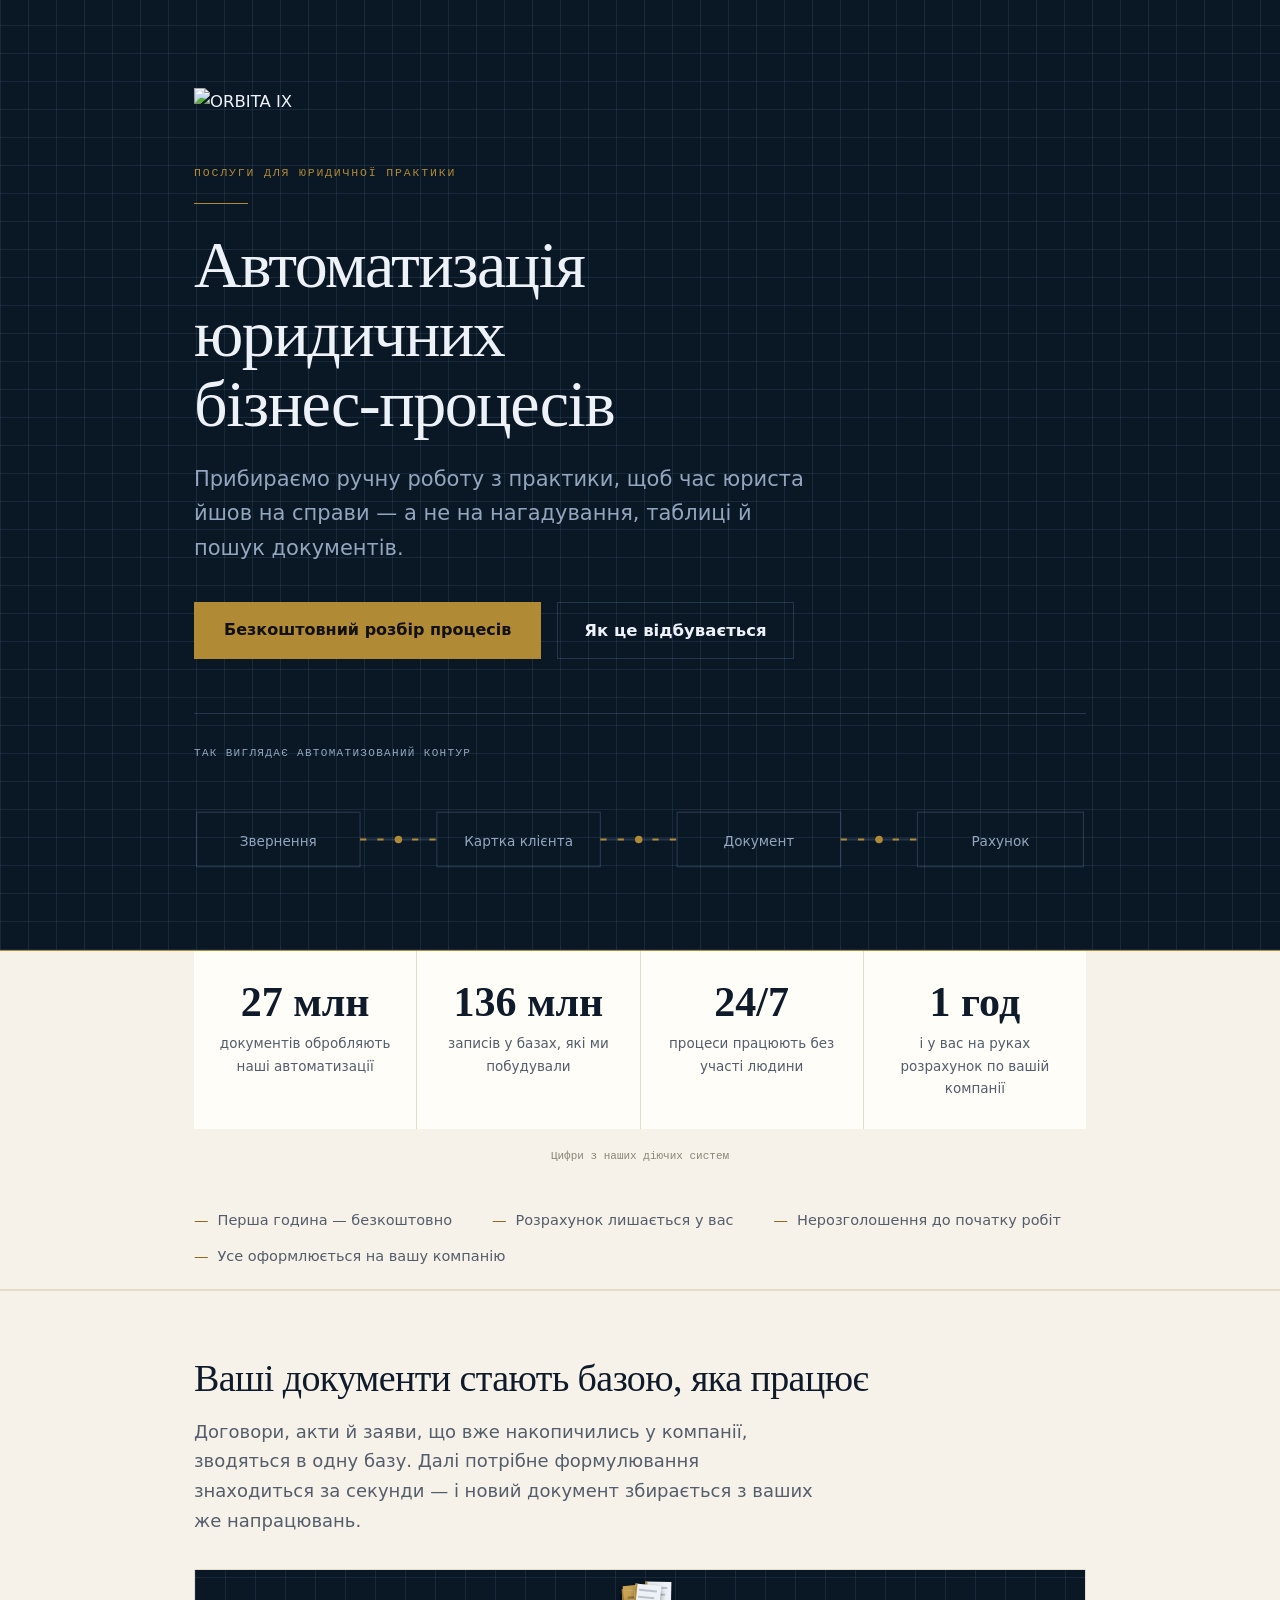
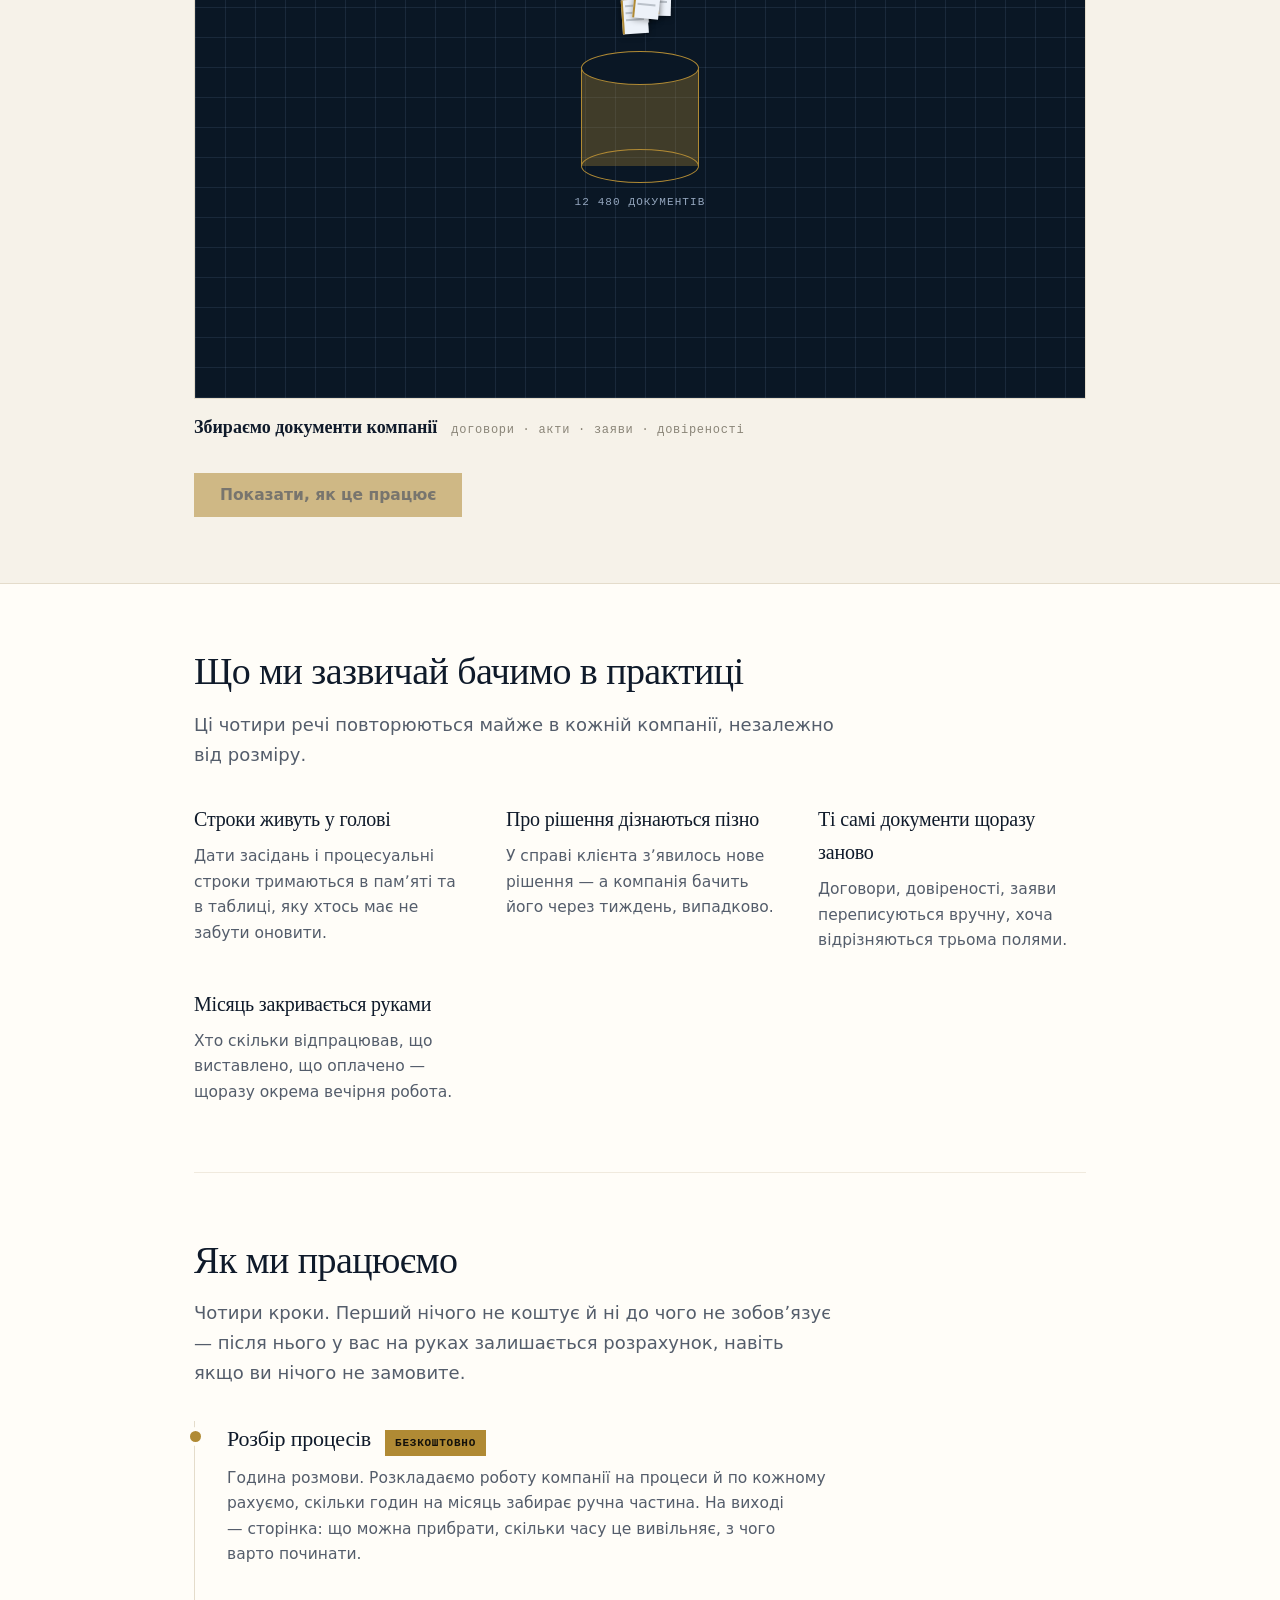
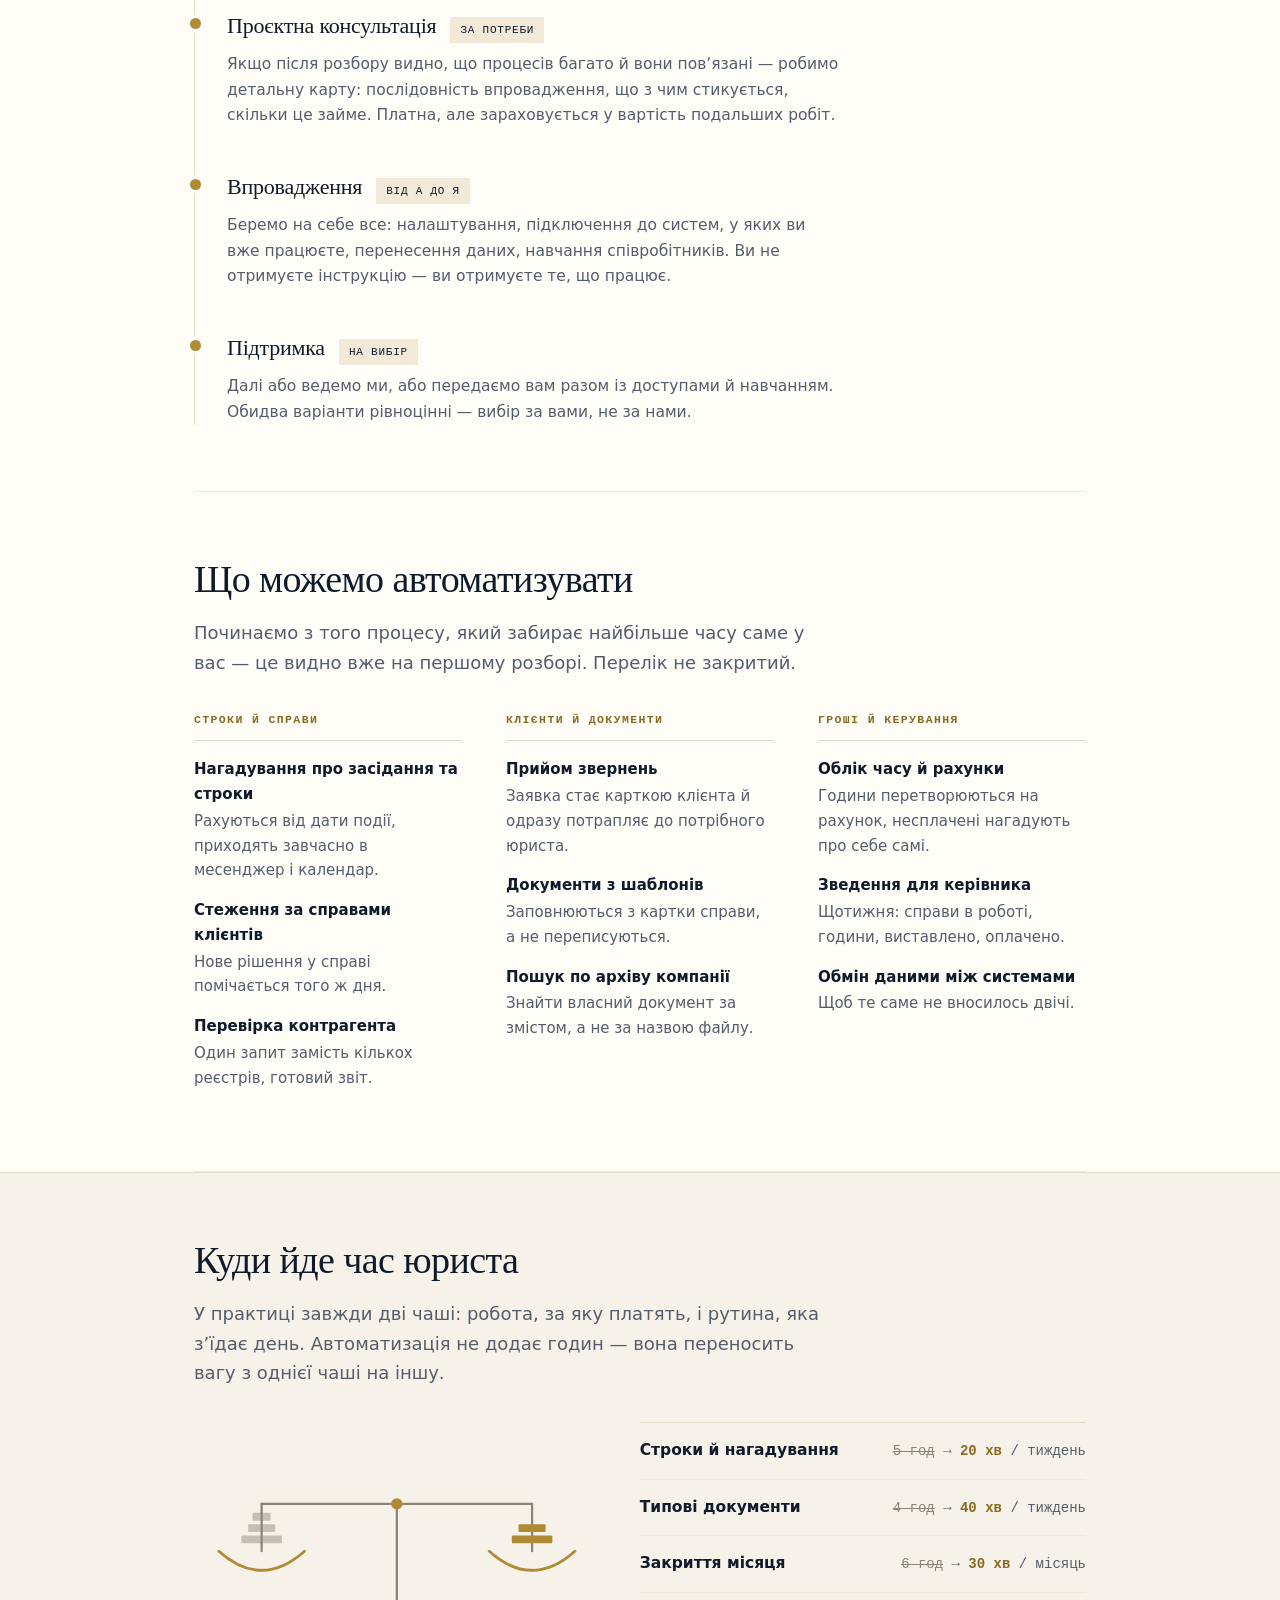
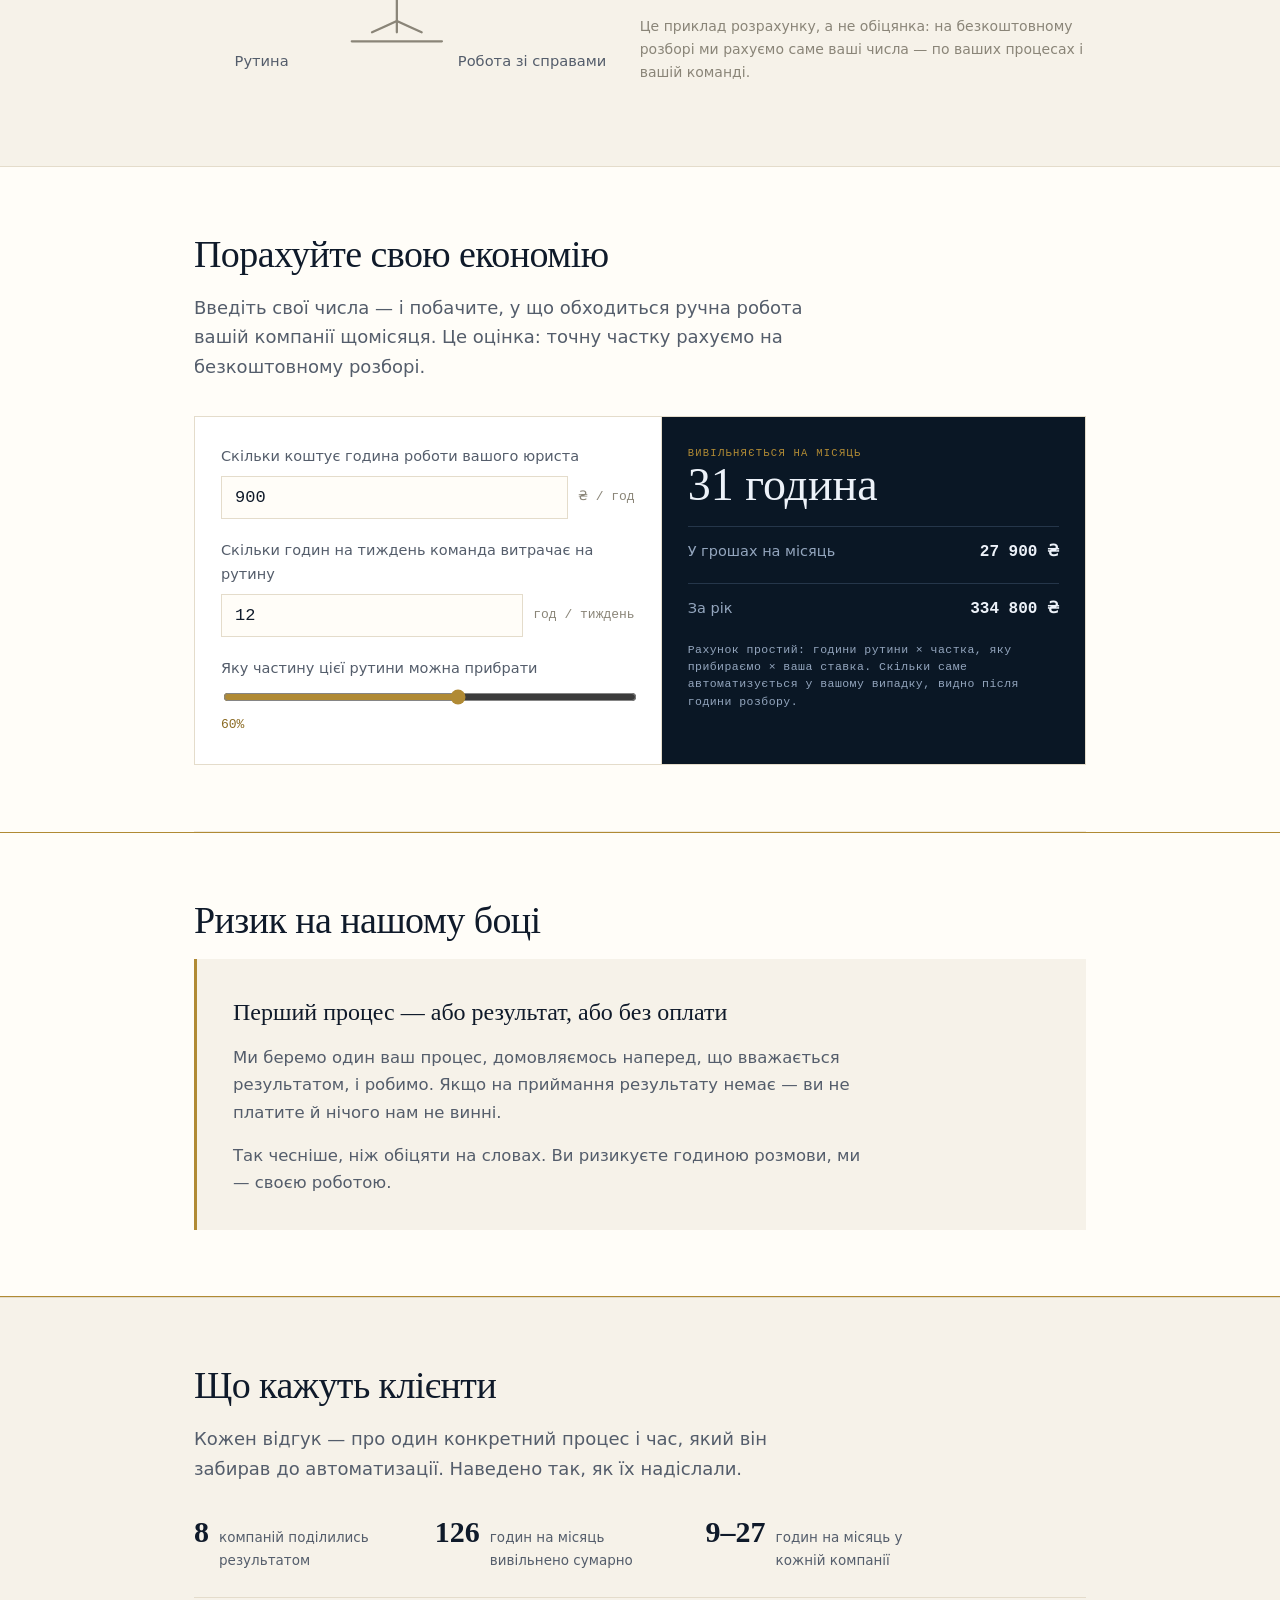
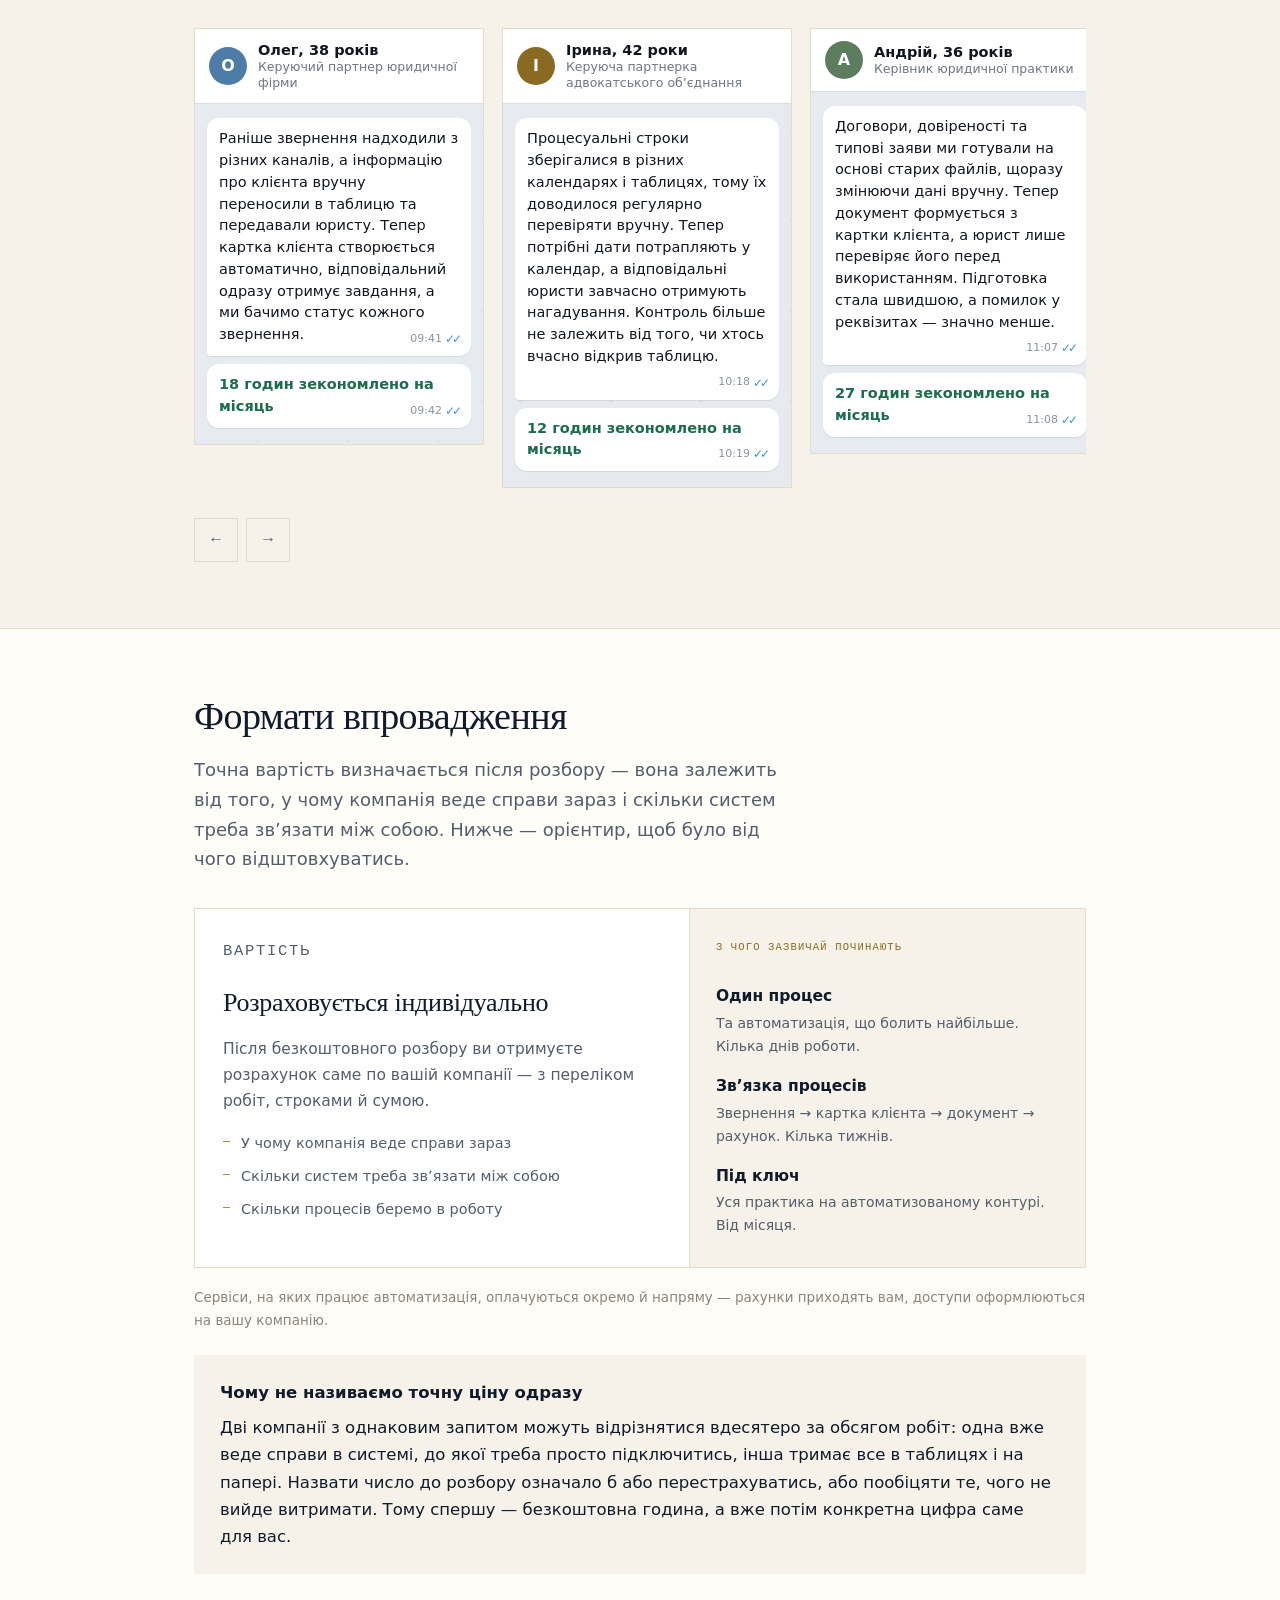
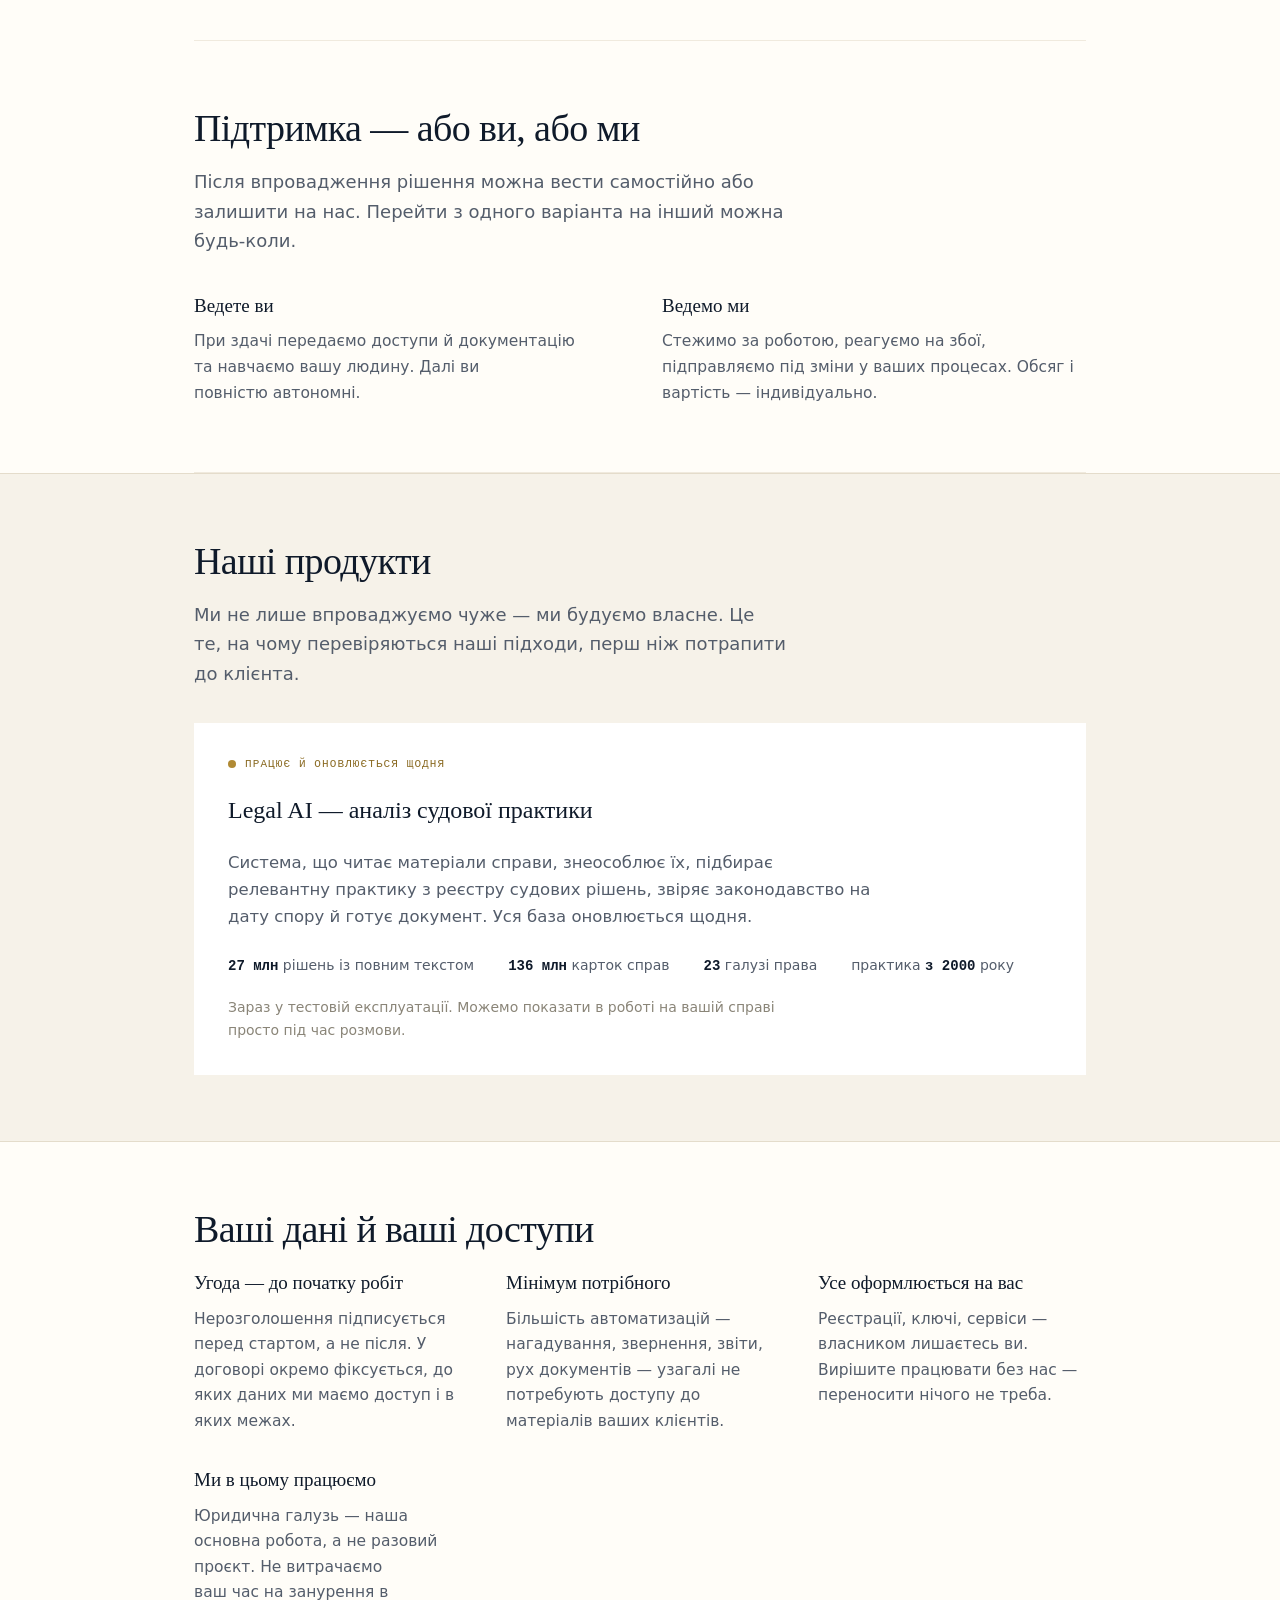
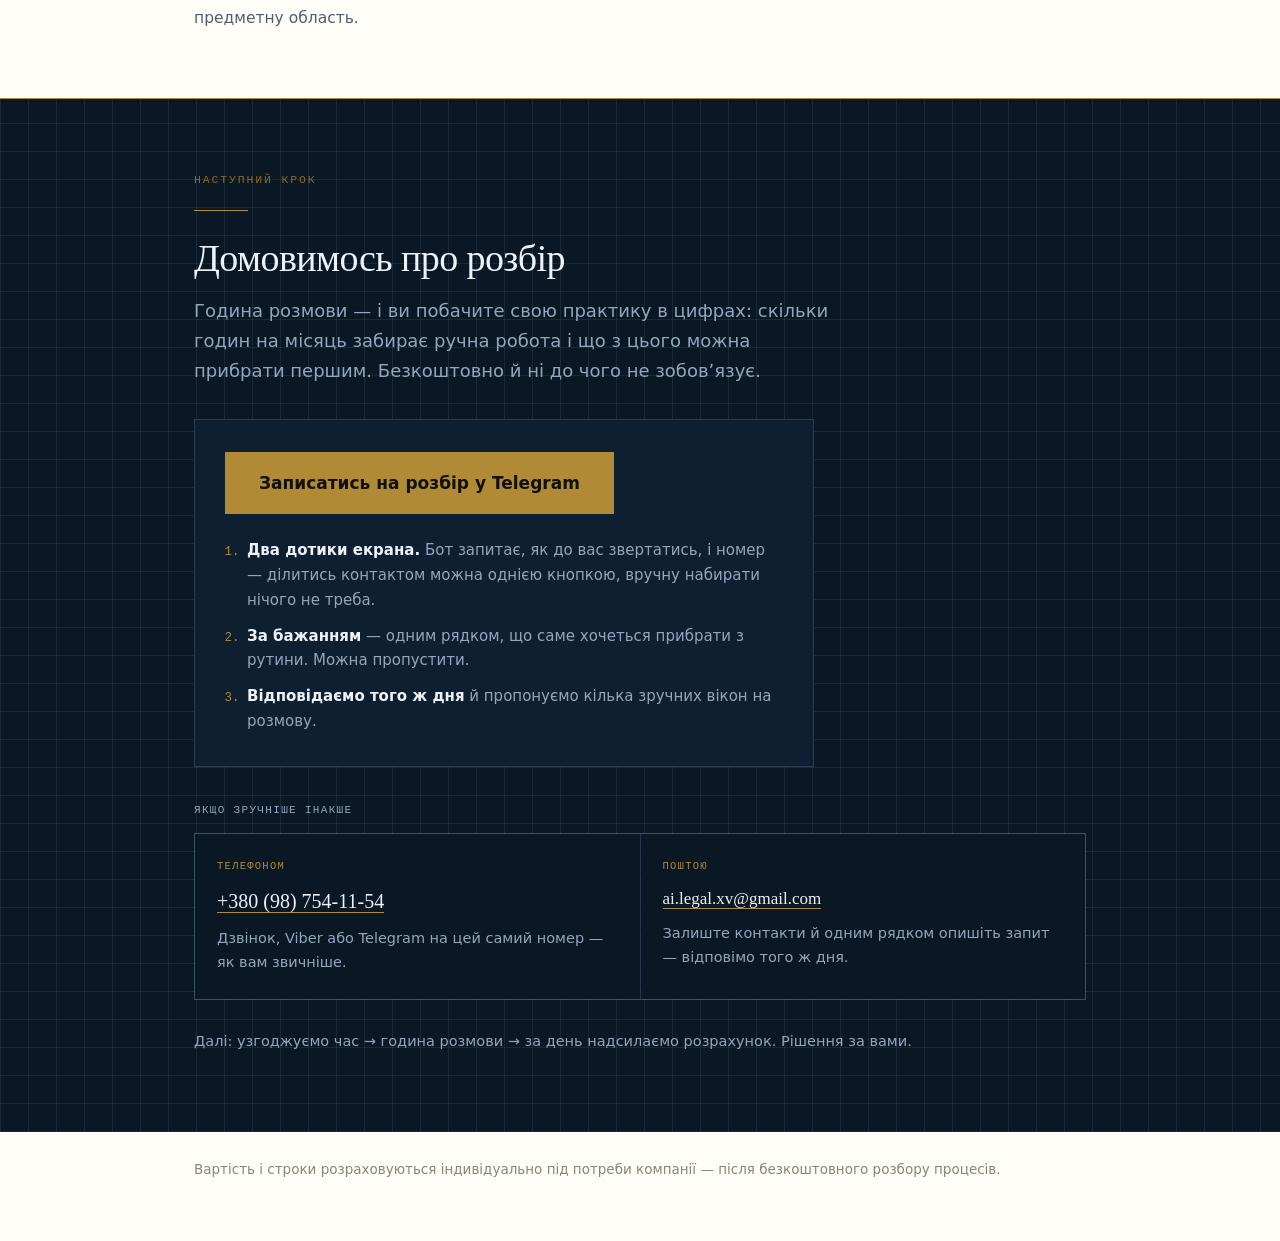
==== commit 291d33ff: "Логотип ORBITA IX у шапці + іконки й превʼю посилання на бренд Було: favicon, іконка для iOS і карти" ====
--- a/public/index.html
+++ b/public/index.html
@@ -65,6 +65,10 @@
       var(--navy);
     color: var(--on-navy); padding: 88px 0 76px;
   }
+  /* Логотип у шапці. Файл віддається у повній роздільності (966x185), а на сторінці
+     показується вужчим — так він лишається різким і на retina-екранах.
+     width/height в атрибутах тримають пропорцію, тому верстка не стрибає при завантаженні. */
+  .brand { display: block; width: 240px; height: auto; margin: 0 0 30px; }
   .eyebrow { font-family: var(--mono); font-size: 11.5px; letter-spacing: .16em; text-transform: uppercase; color: var(--brass); margin: 0 0 20px; }
   .hero .eyebrow { color: var(--brass-solid); }
   .rule-sm { width: 54px; height: 1px; background: var(--brass-solid); margin: 0 0 26px; }
@@ -460,6 +464,7 @@
   @media (max-width: 380px) { .gain { grid-template-columns: minmax(0, 1fr); gap: 2px; } }
   @media (max-width: 560px) {
     .hero { padding: 62px 0 54px; }
+    .brand { width: 188px; margin-bottom: 24px; }
     .guar { padding: 26px 22px; }
     .flow { margin-top: 40px; }
   }
@@ -468,6 +473,7 @@
 <body>
 <div class="hero">
   <div class="wrap">
+    <img class="brand" src="/logo-light.png" width="966" height="185" alt="ORBITA IX" decoding="async">
     <p class="eyebrow">Послуги для юридичної практики</p>
     <div class="rule-sm"></div>
     <h1>Автоматизація юридичних бізнес-процесів</h1>
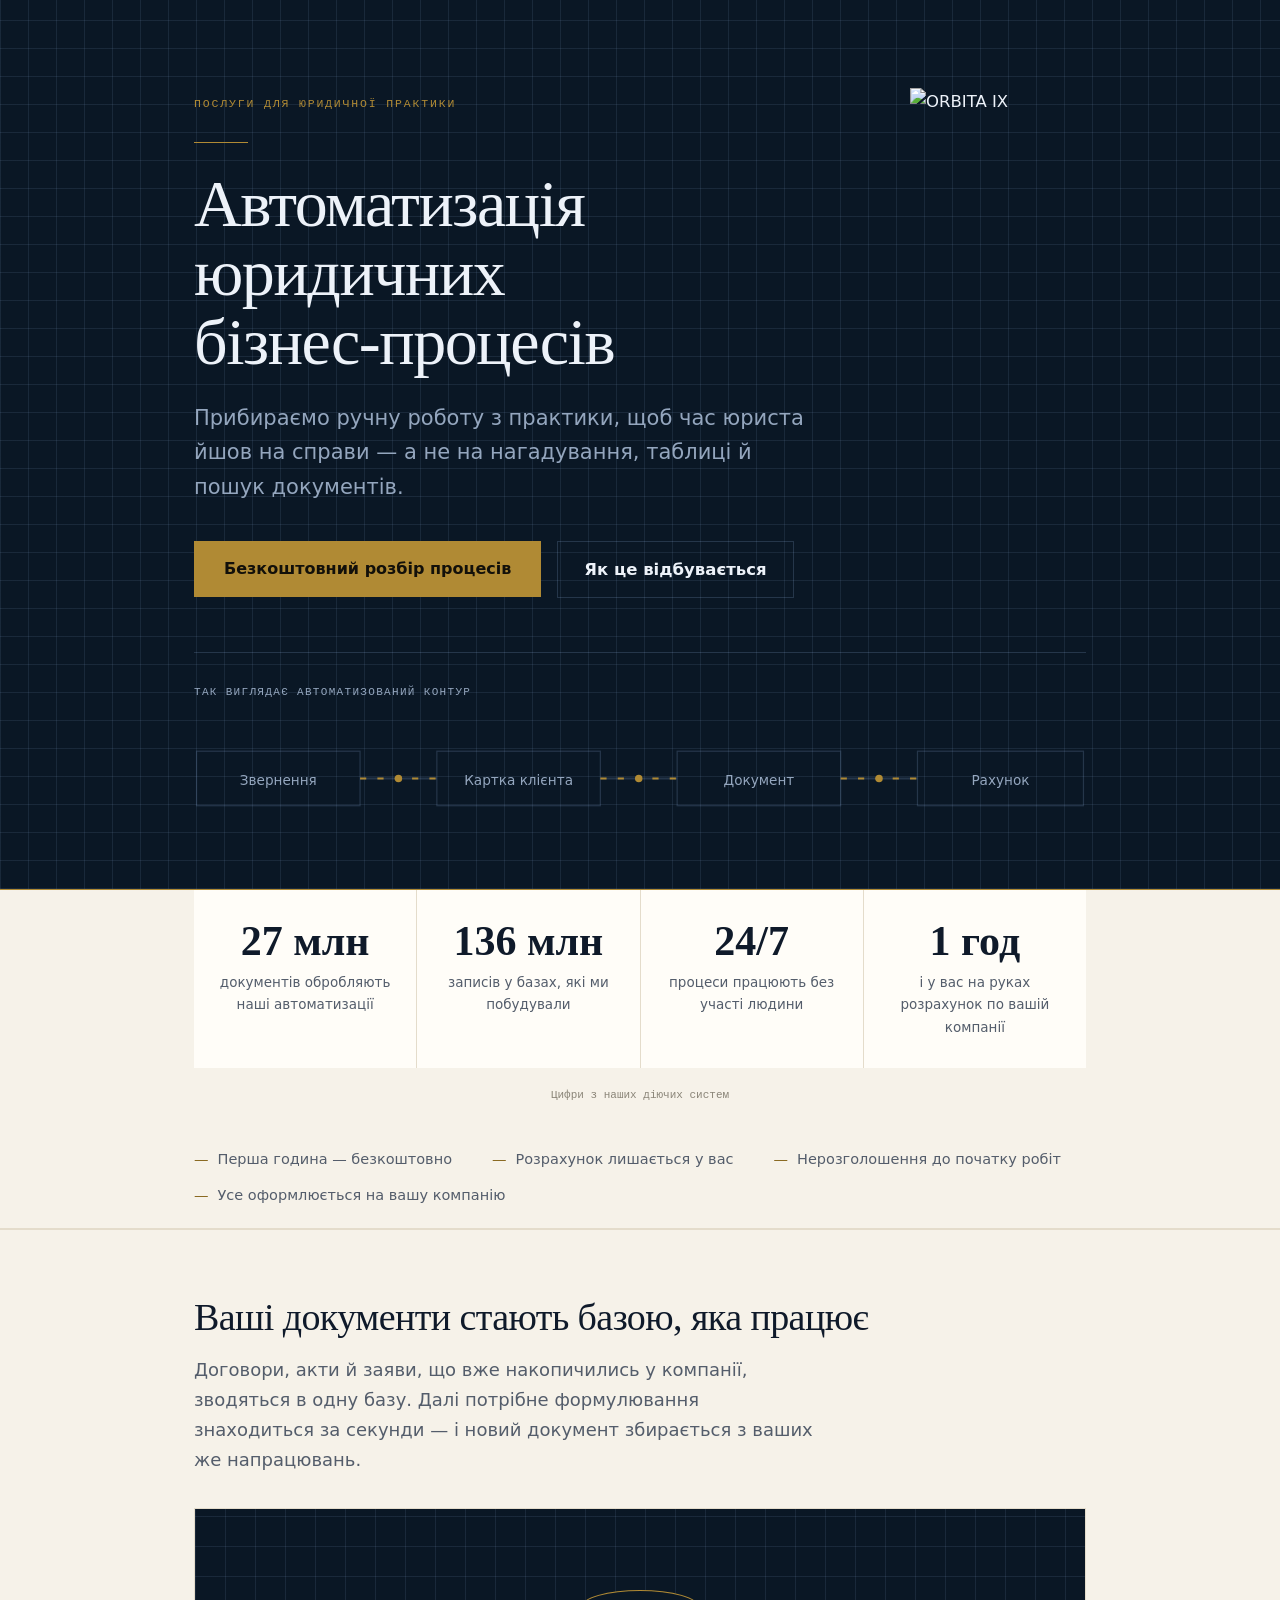
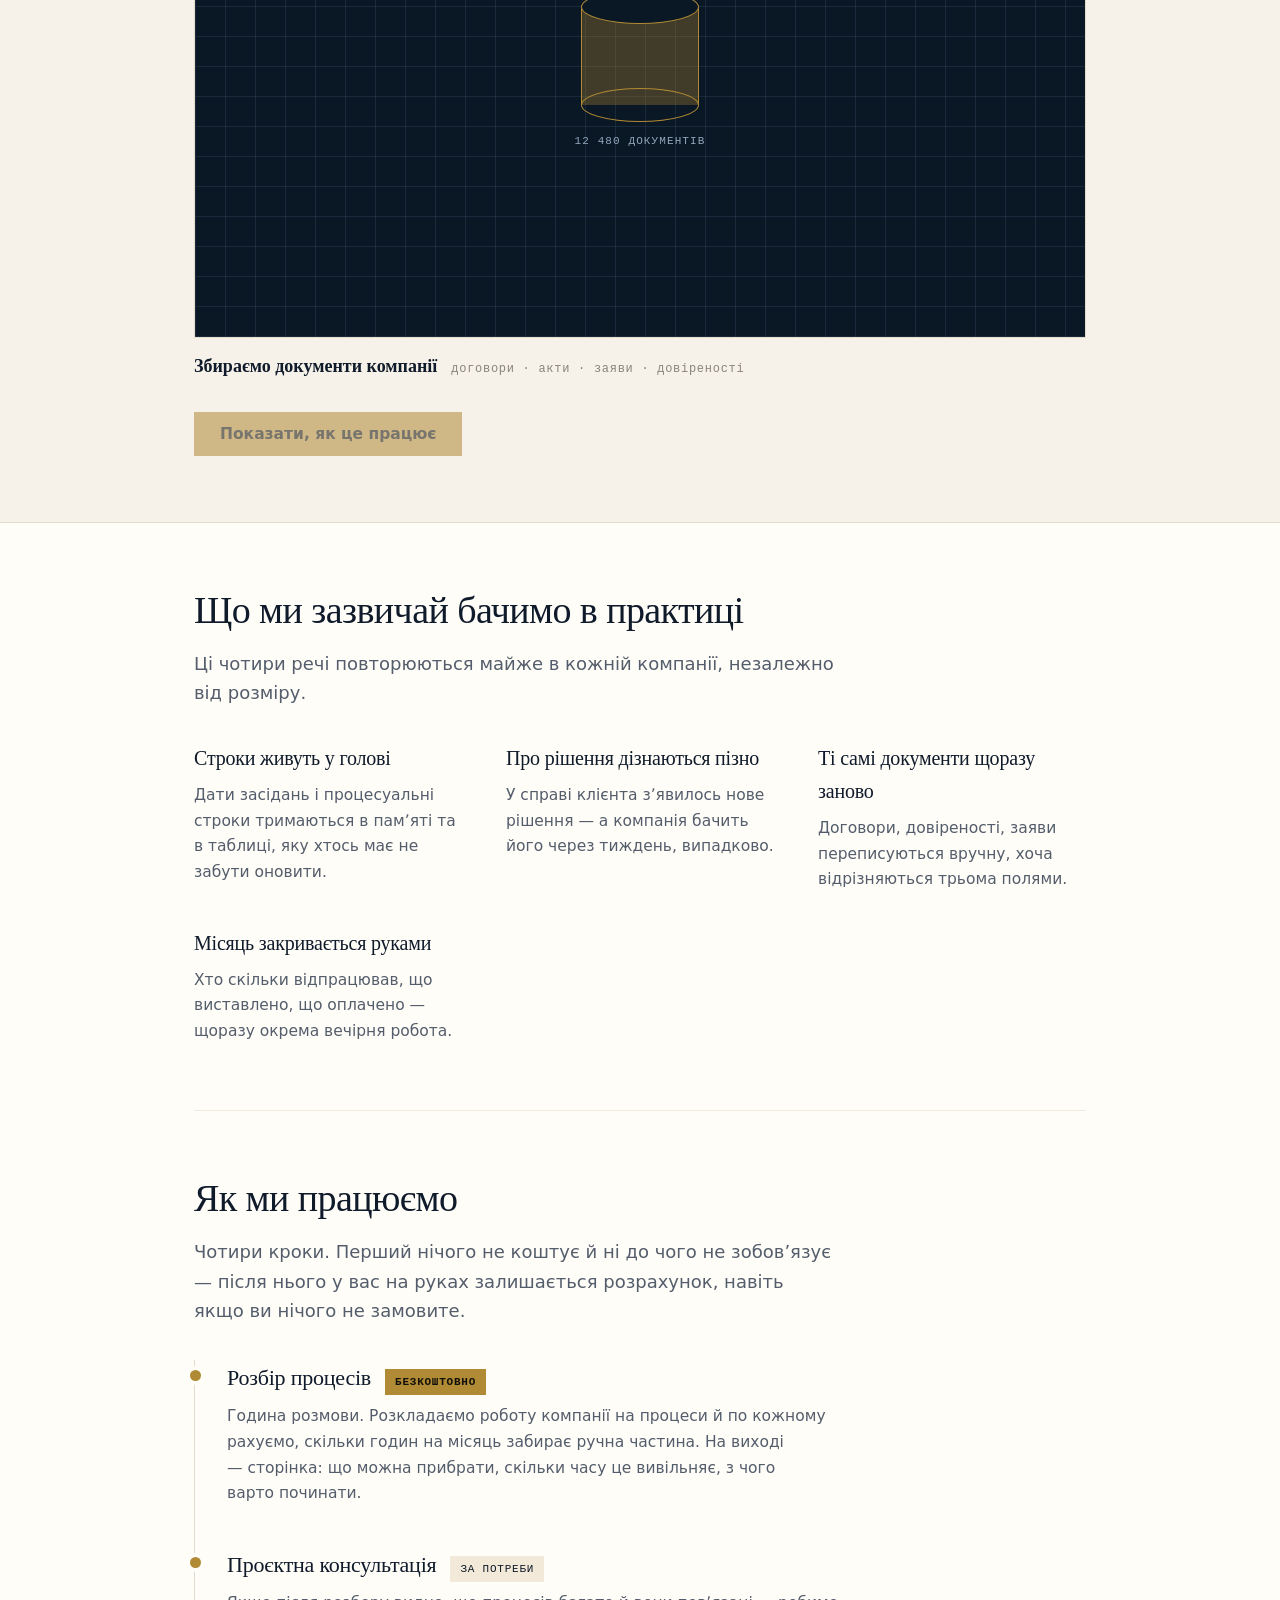
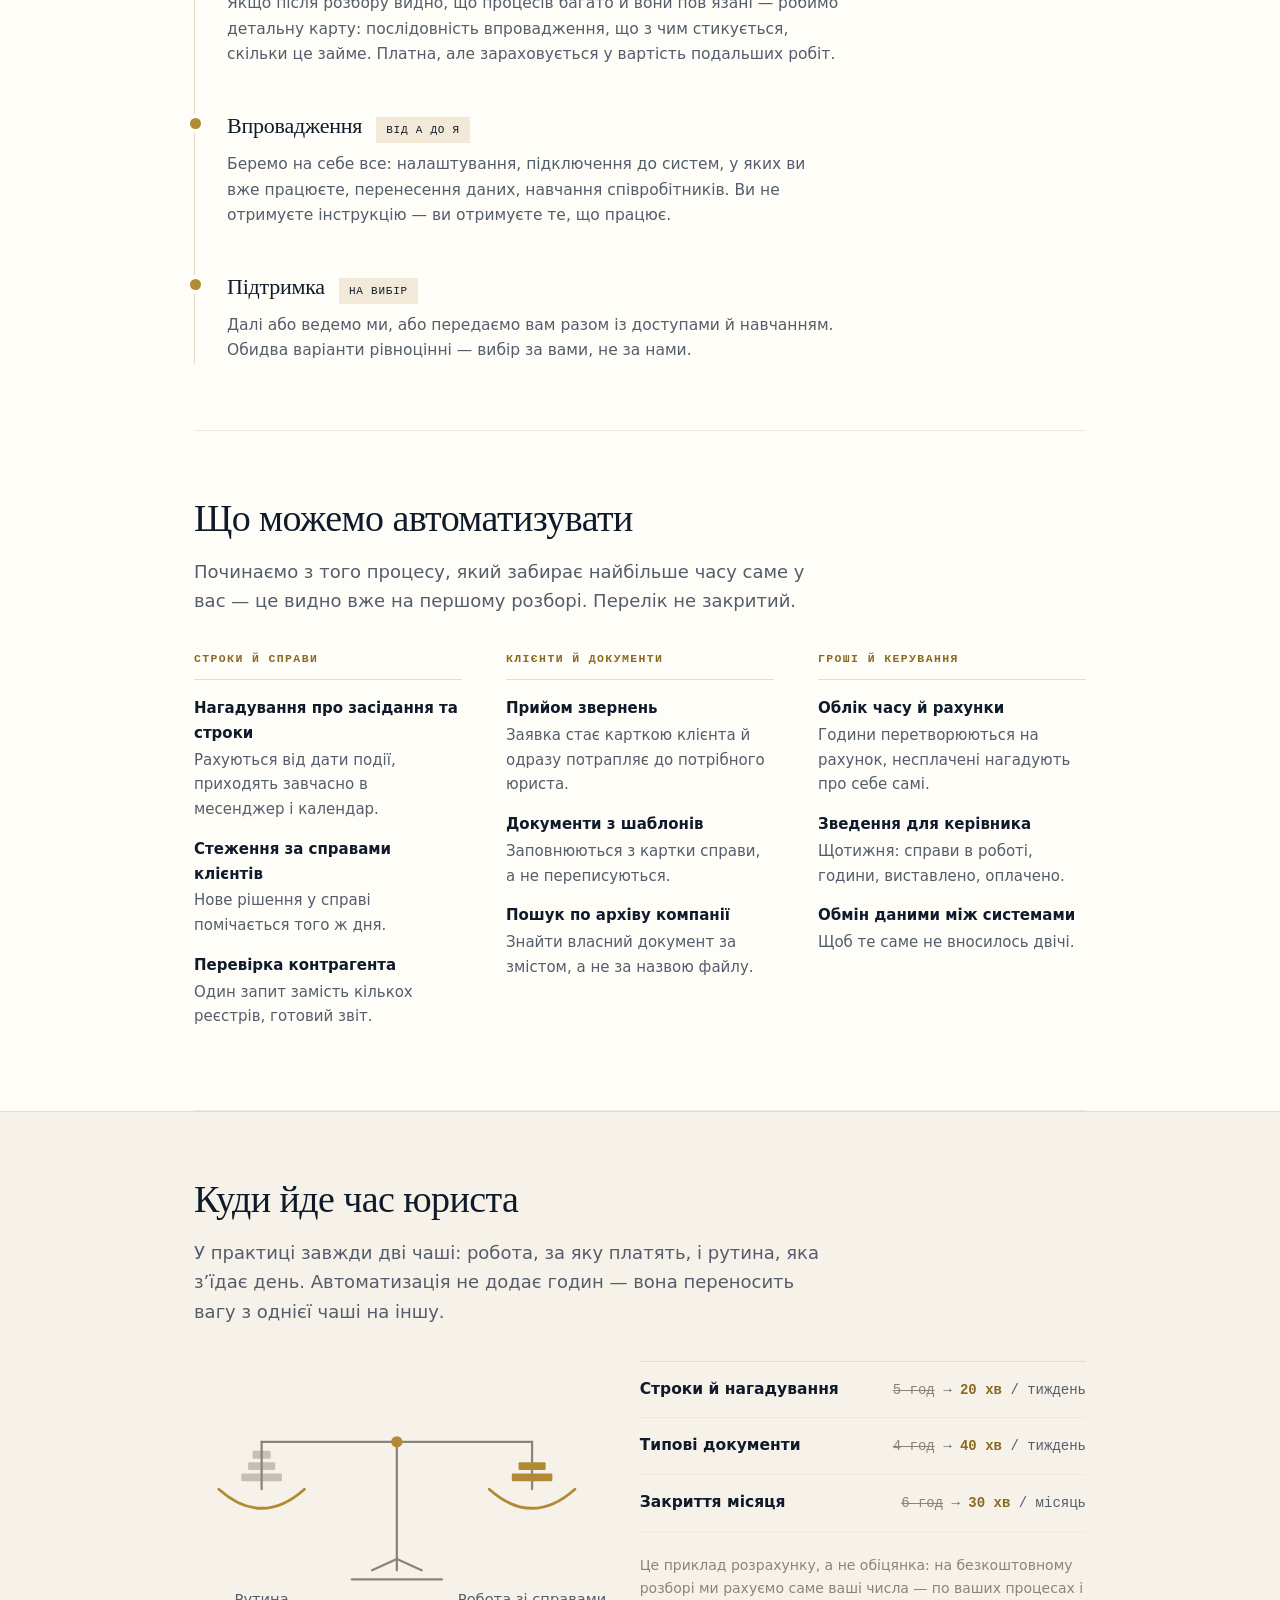
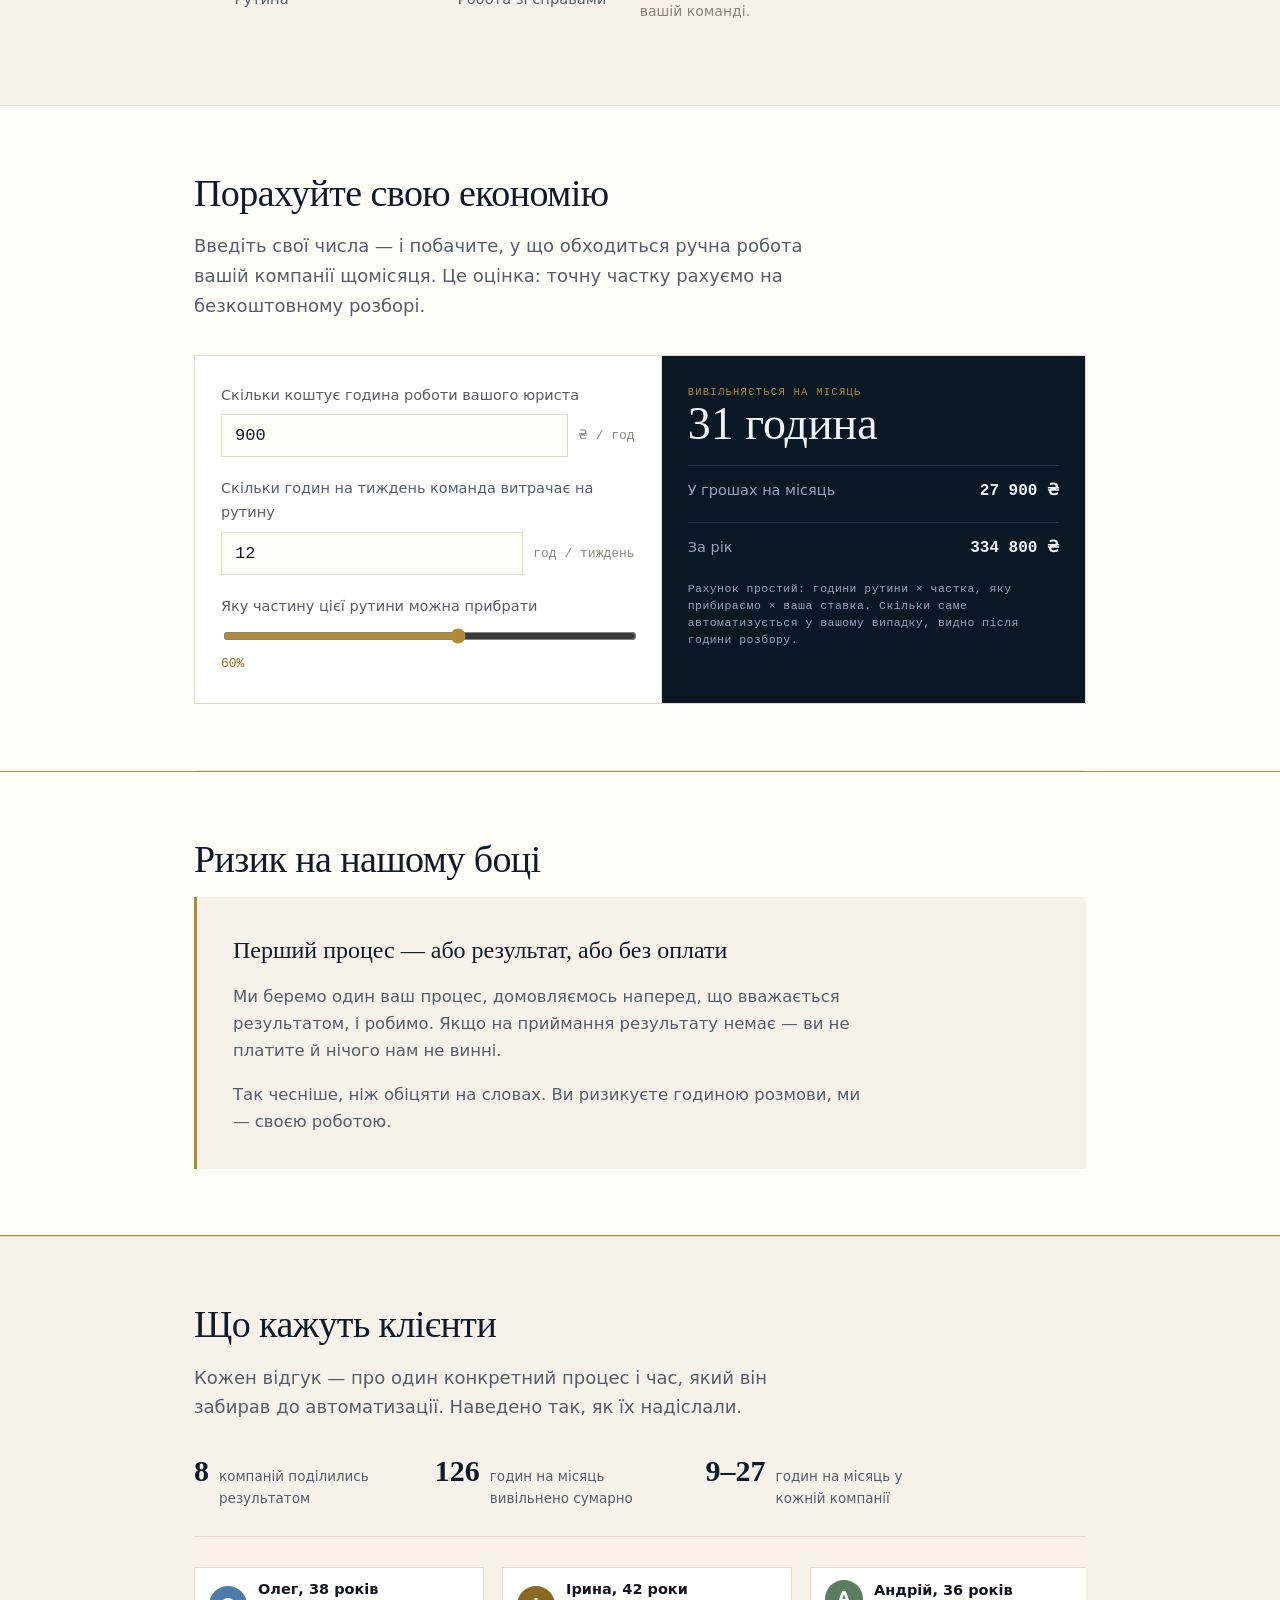
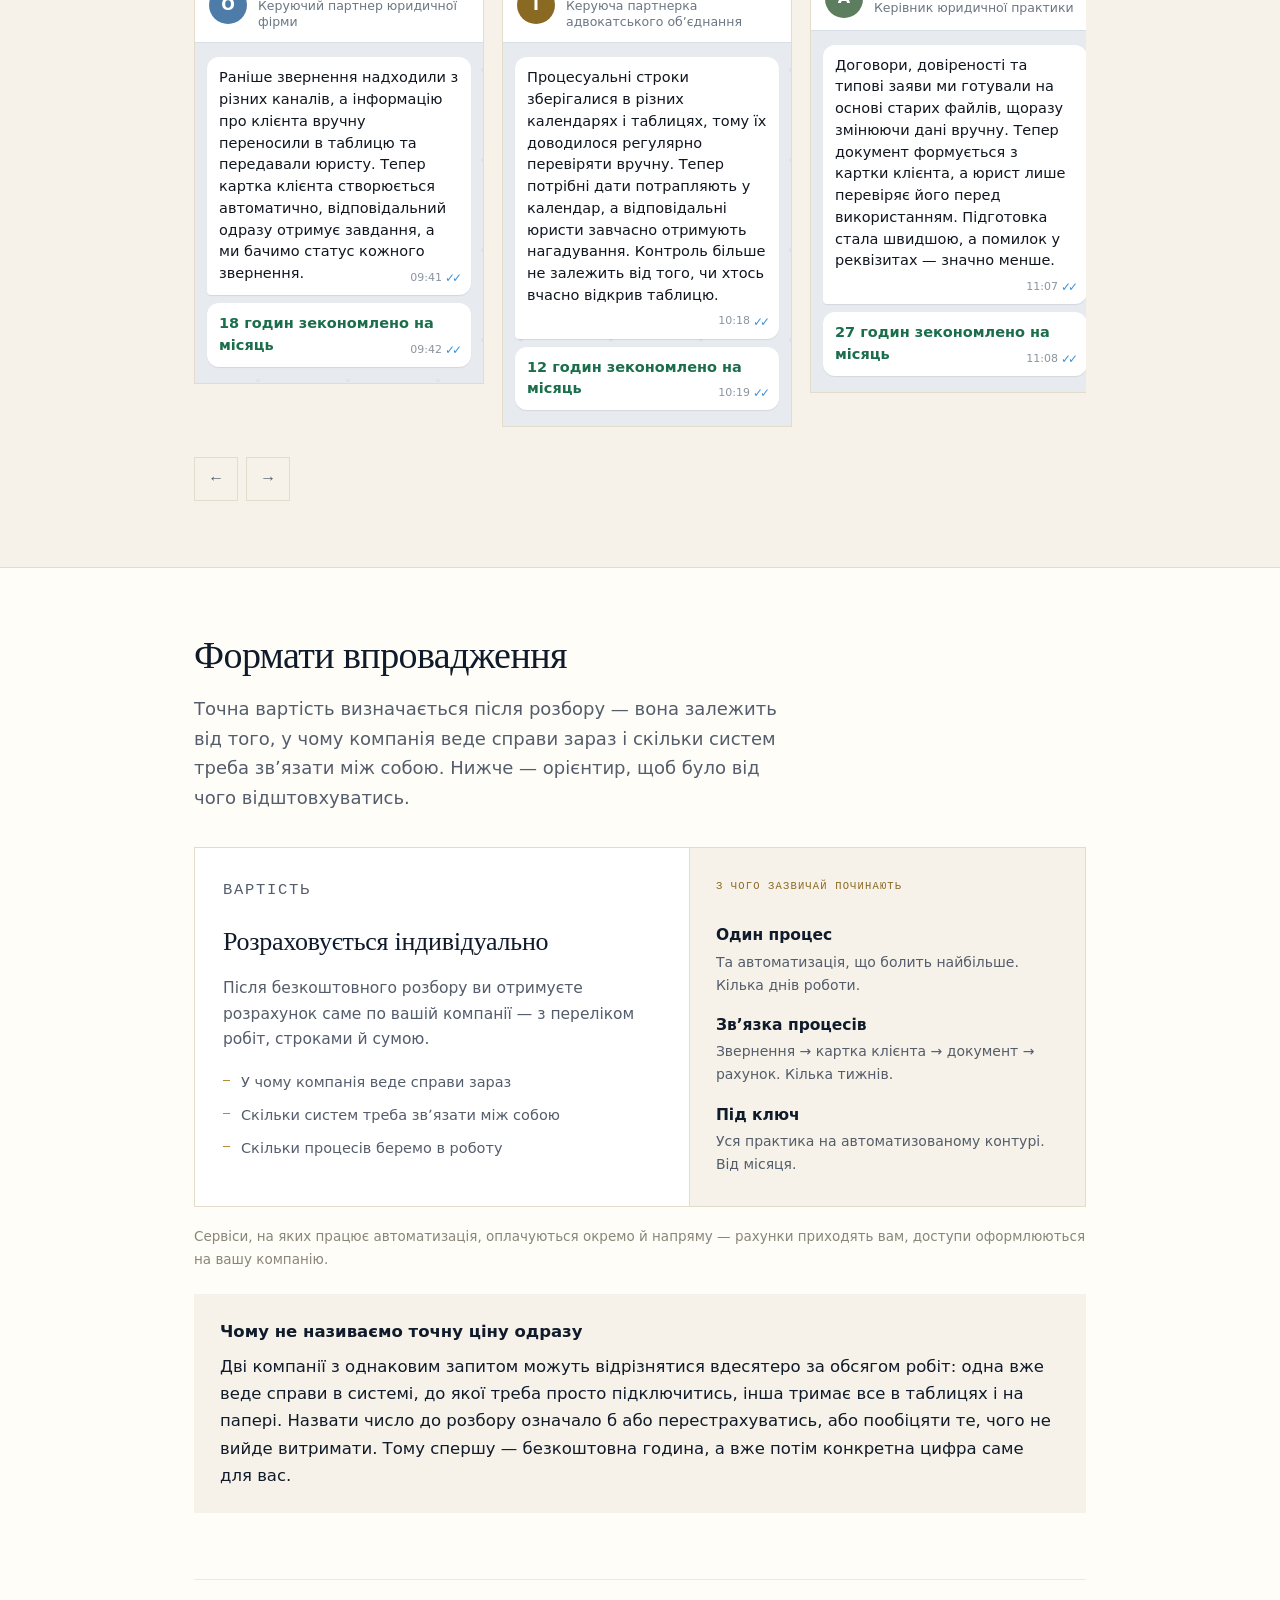
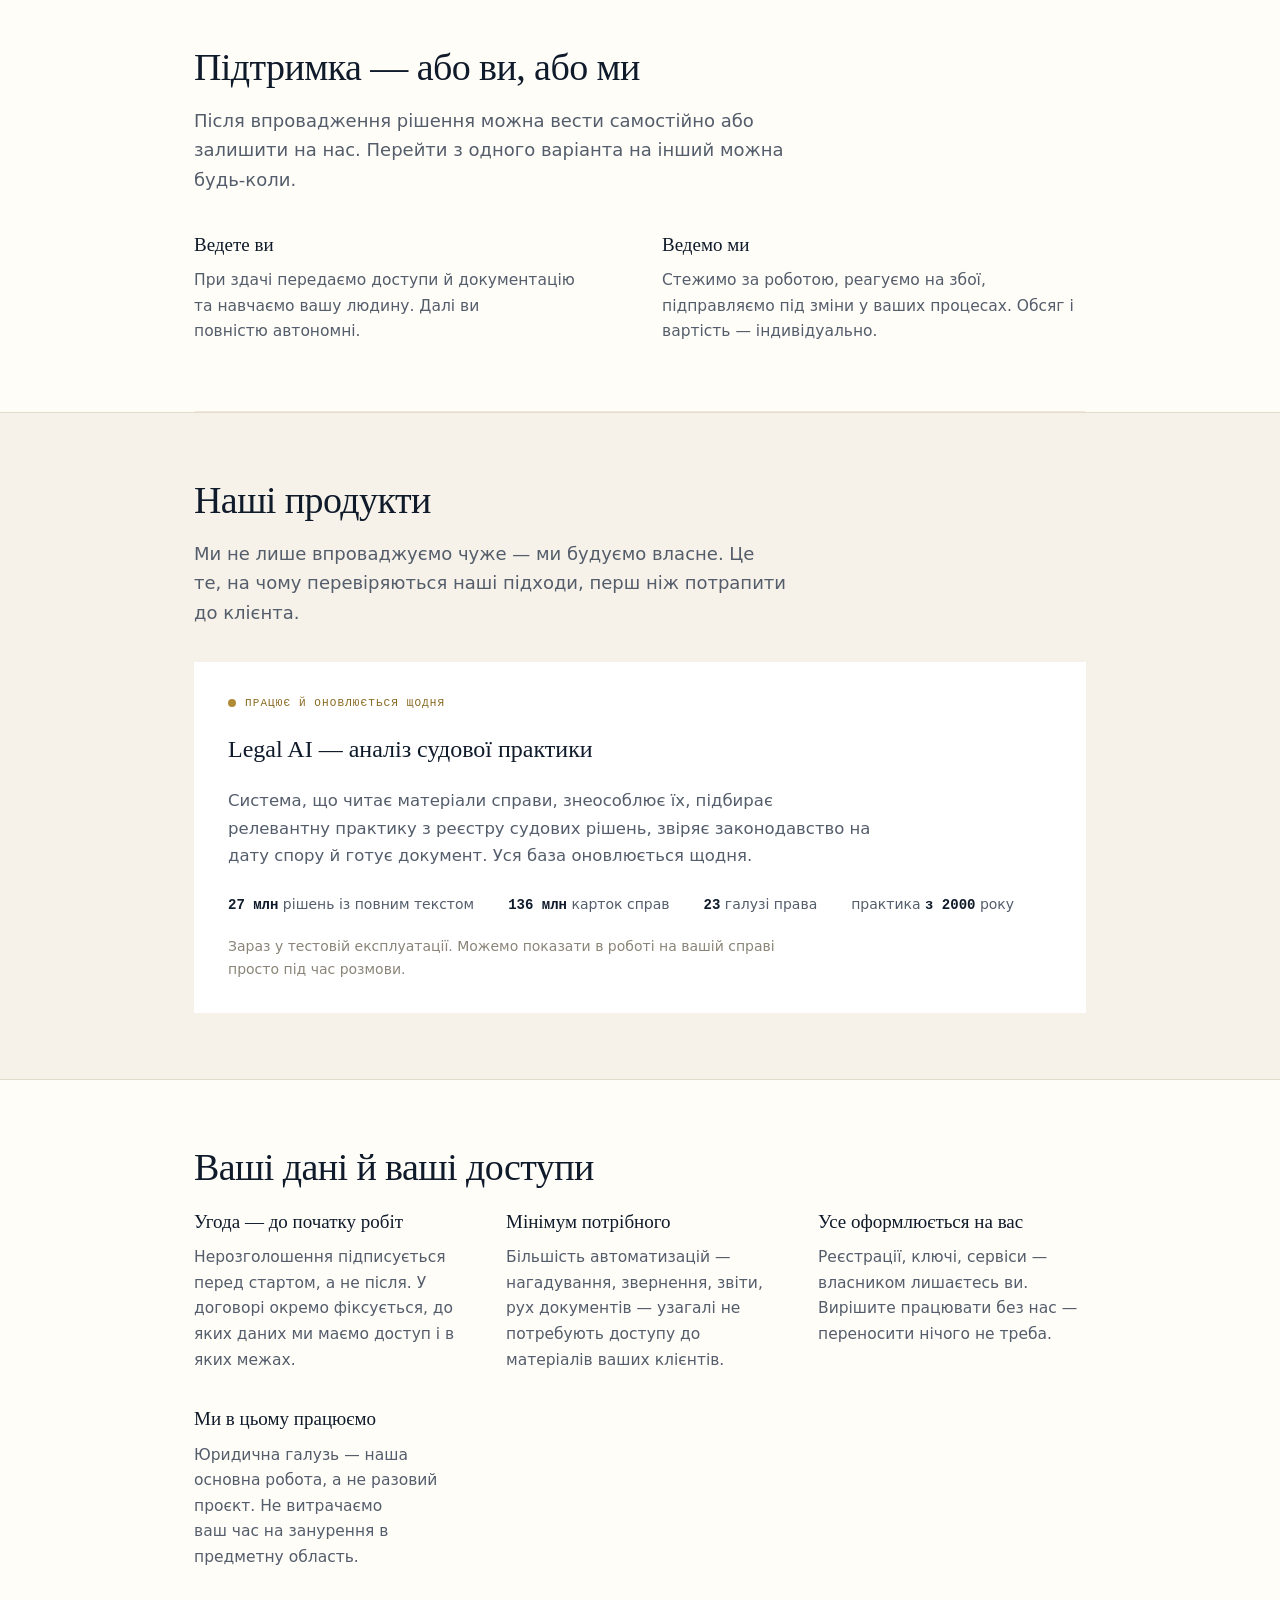
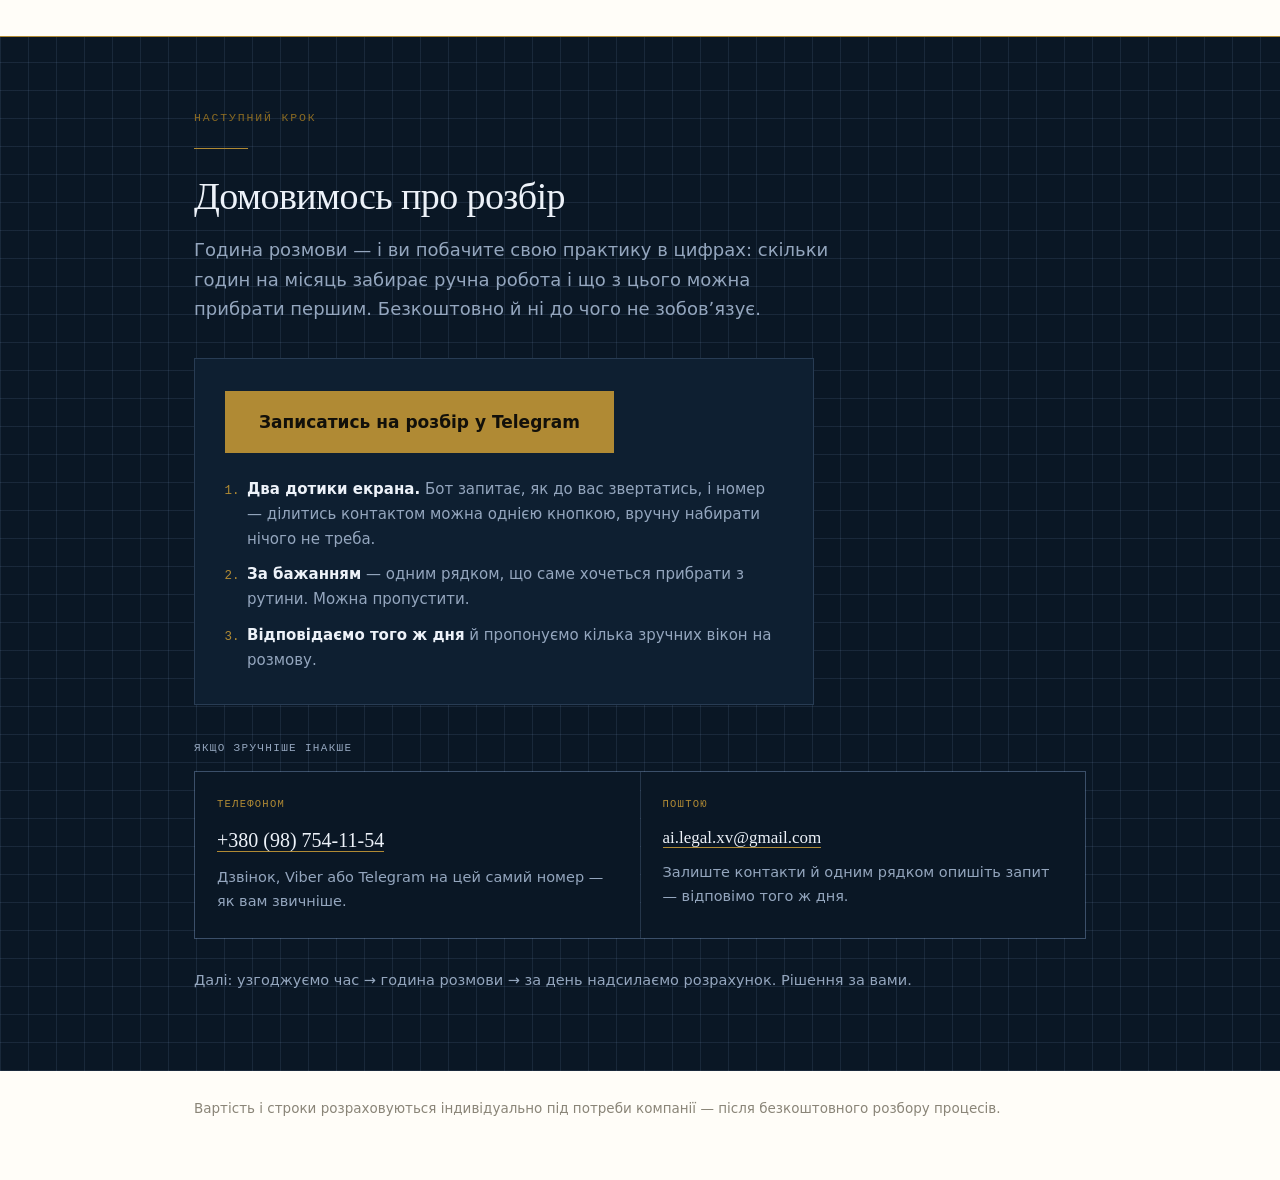
==== commit 726b7020: "Шапка: логотип праворуч на одній лінії з надписом Owner переглянув сайт на телефоні: логотип зліва з" ====
--- a/public/index.html
+++ b/public/index.html
@@ -65,10 +65,14 @@
       var(--navy);
     color: var(--on-navy); padding: 88px 0 76px;
   }
-  /* Логотип у шапці. Файл віддається у повній роздільності (966x185), а на сторінці
-     показується вужчим — так він лишається різким і на retina-екранах.
-     width/height в атрибутах тримають пропорцію, тому верстка не стрибає при завантаженні. */
-  .brand { display: block; width: 240px; height: auto; margin: 0 0 30px; }
+  /* Верхній рядок шапки: надпис ліворуч, логотип праворуч — одна лінія.
+     На вузьких екранах надпис переноситься на два рядки, логотип лишається праворуч.
+     Файл логотипа віддається у повній роздільності (966x185), а показується вужчим —
+     так він різкий і на retina. width/height в атрибутах тримають пропорцію,
+     тому верстка не стрибає під час завантаження. */
+  .brand-row { display: flex; align-items: center; justify-content: space-between; gap: 20px; margin: 0 0 20px; }
+  .brand-row .eyebrow { margin: 0; }
+  .brand { display: block; width: 176px; height: auto; flex: 0 0 auto; }
   .eyebrow { font-family: var(--mono); font-size: 11.5px; letter-spacing: .16em; text-transform: uppercase; color: var(--brass); margin: 0 0 20px; }
   .hero .eyebrow { color: var(--brass-solid); }
   .rule-sm { width: 54px; height: 1px; background: var(--brass-solid); margin: 0 0 26px; }
@@ -464,7 +468,8 @@
   @media (max-width: 380px) { .gain { grid-template-columns: minmax(0, 1fr); gap: 2px; } }
   @media (max-width: 560px) {
     .hero { padding: 62px 0 54px; }
-    .brand { width: 188px; margin-bottom: 24px; }
+    .brand { width: 140px; }
+    .brand-row { gap: 14px; }
     .guar { padding: 26px 22px; }
     .flow { margin-top: 40px; }
   }
@@ -473,8 +478,10 @@
 <body>
 <div class="hero">
   <div class="wrap">
-    <img class="brand" src="/logo-light.png" width="966" height="185" alt="ORBITA IX" decoding="async">
-    <p class="eyebrow">Послуги для юридичної практики</p>
+    <div class="brand-row">
+      <p class="eyebrow">Послуги для юридичної практики</p>
+      <img class="brand" src="/logo-light.png" width="966" height="185" alt="ORBITA IX" decoding="async">
+    </div>
     <div class="rule-sm"></div>
     <h1>Автоматизація юридичних бізнес-процесів</h1>
     <p class="lede">Прибираємо ручну роботу з практики, щоб час юриста йшов на справи — а не на нагадування, таблиці й пошук документів.</p>
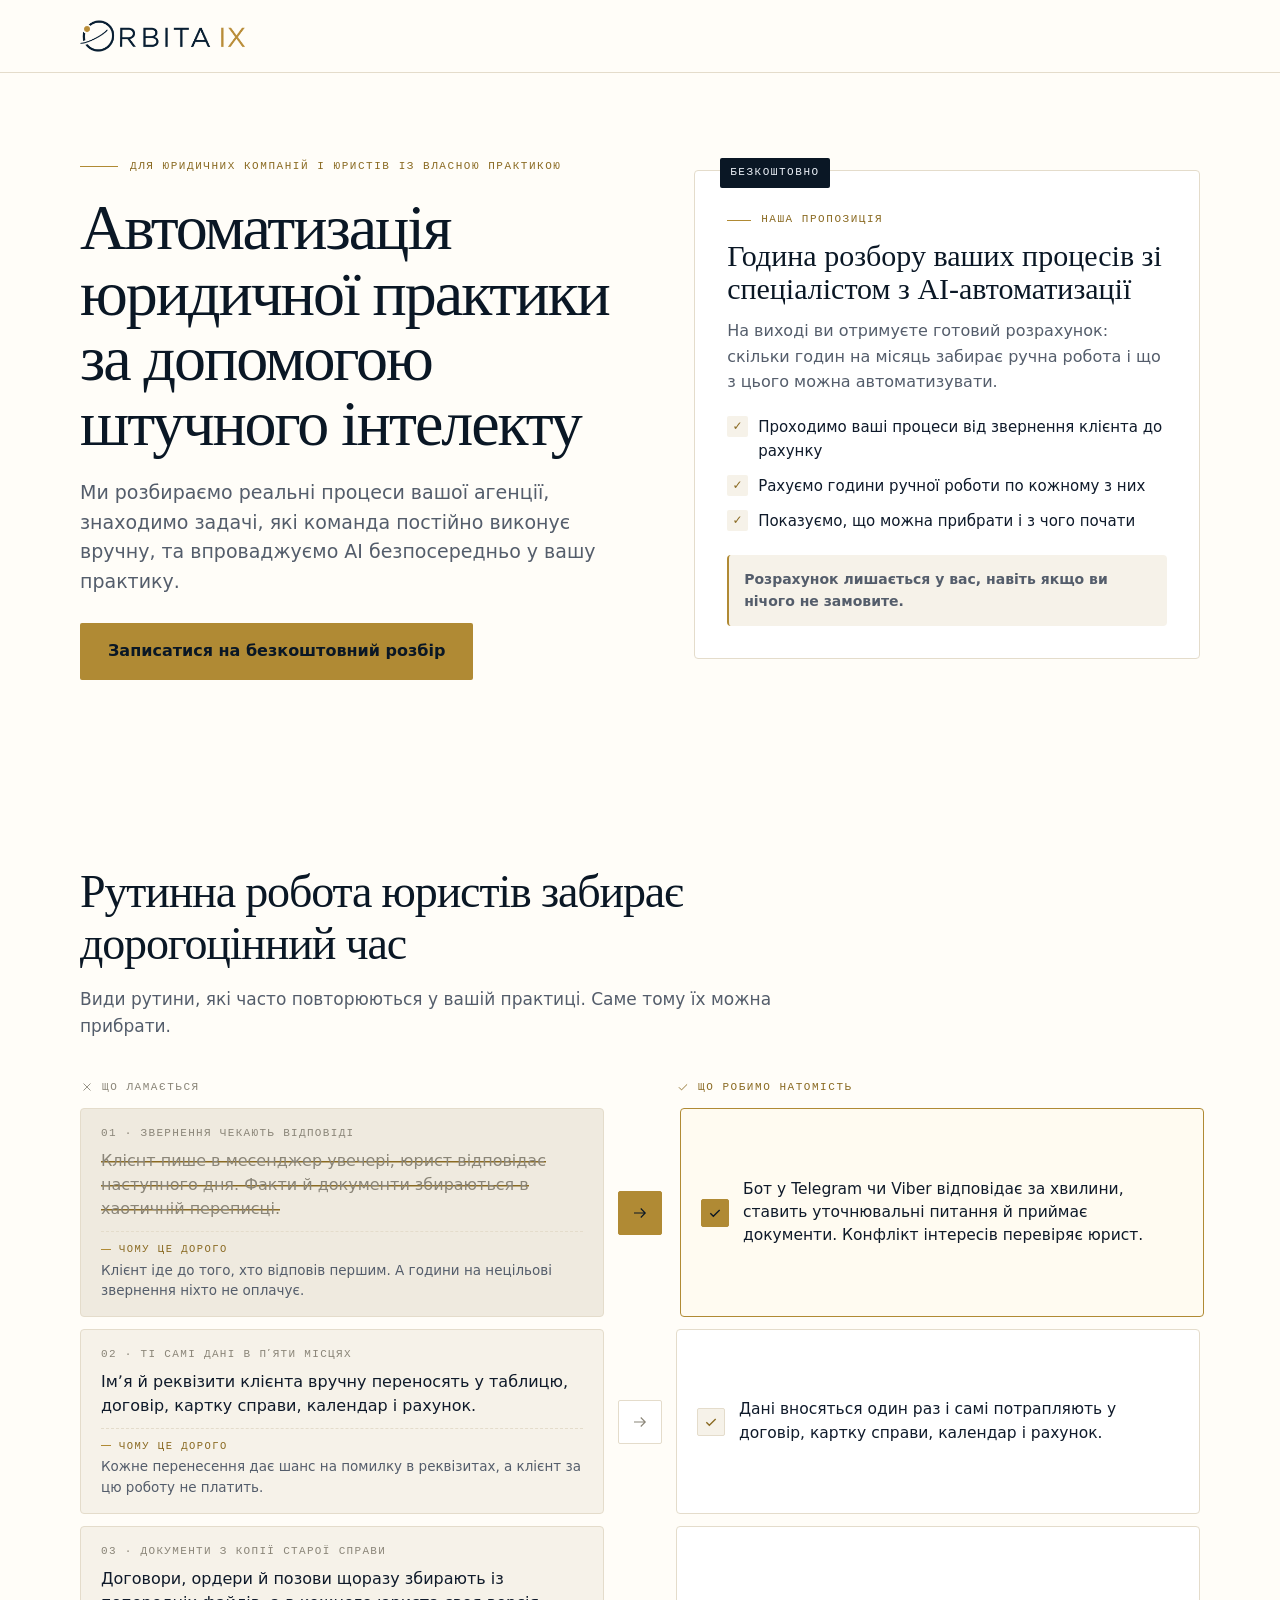
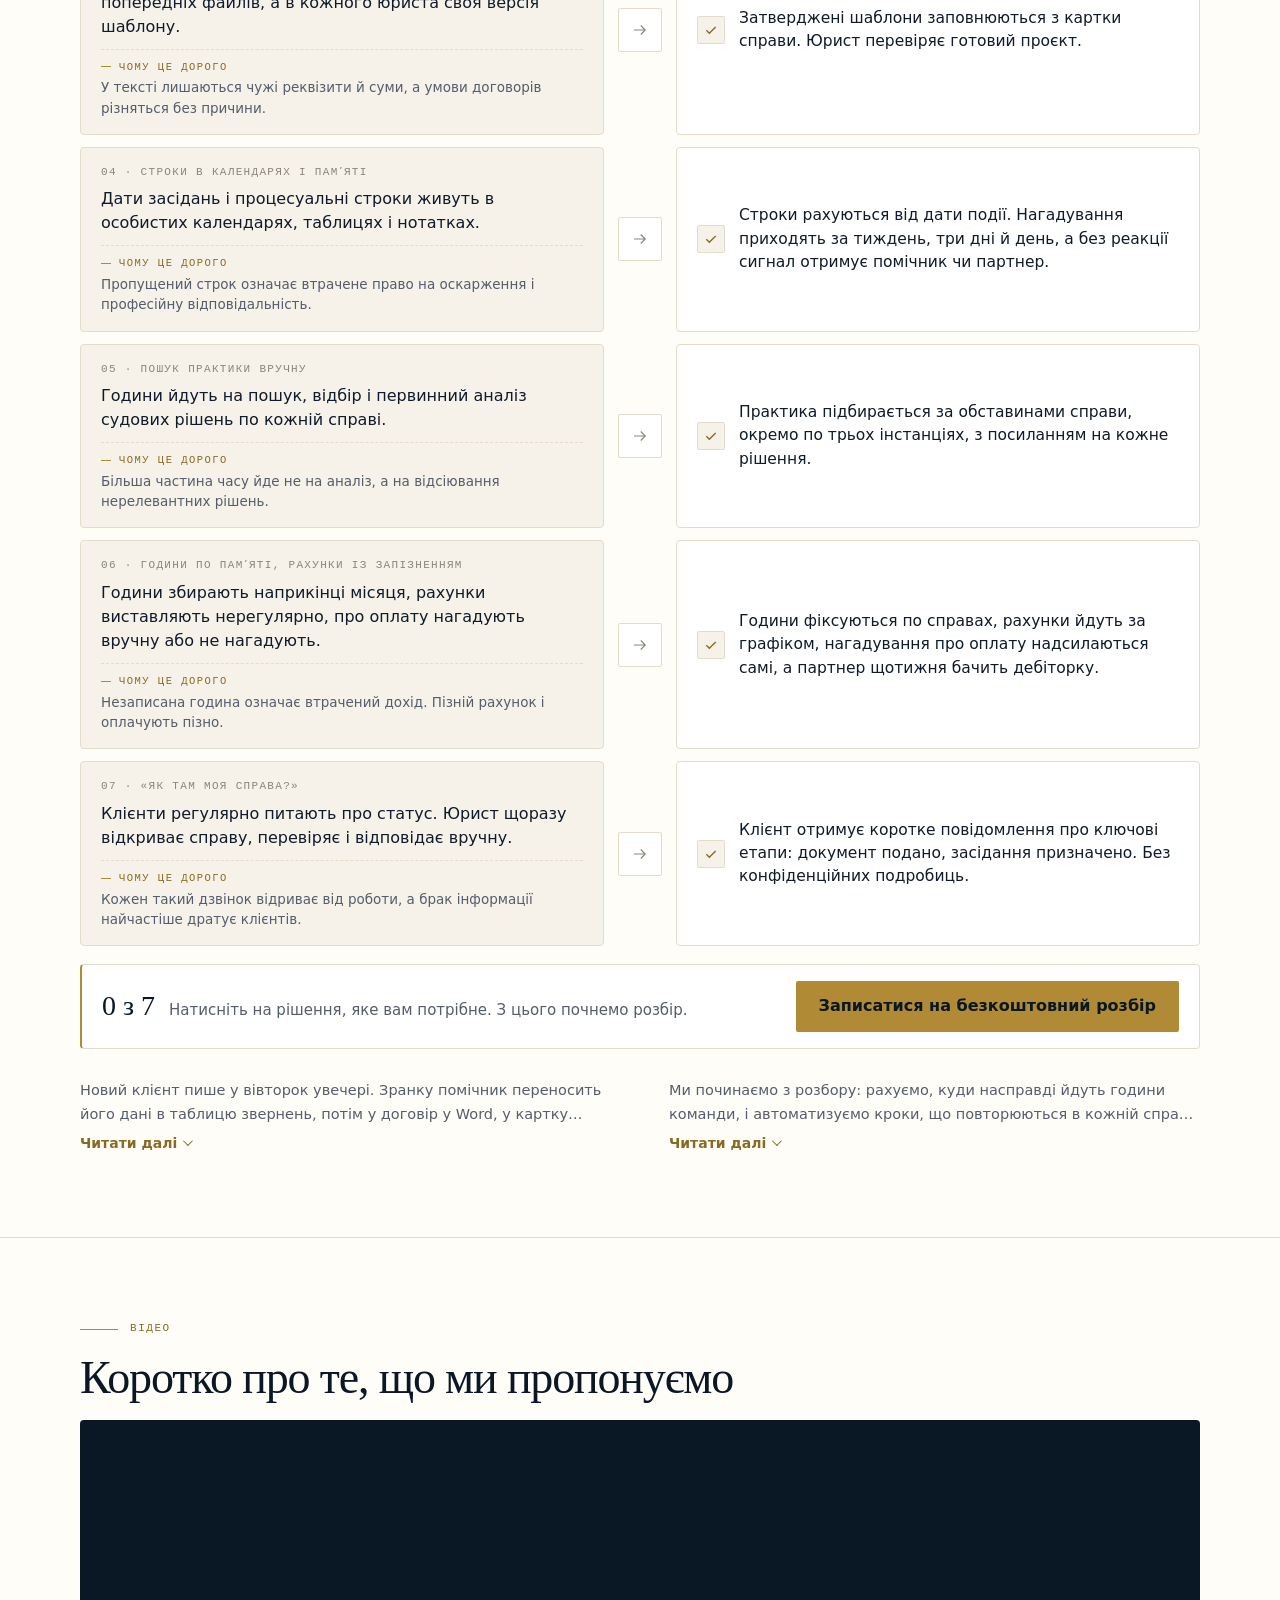
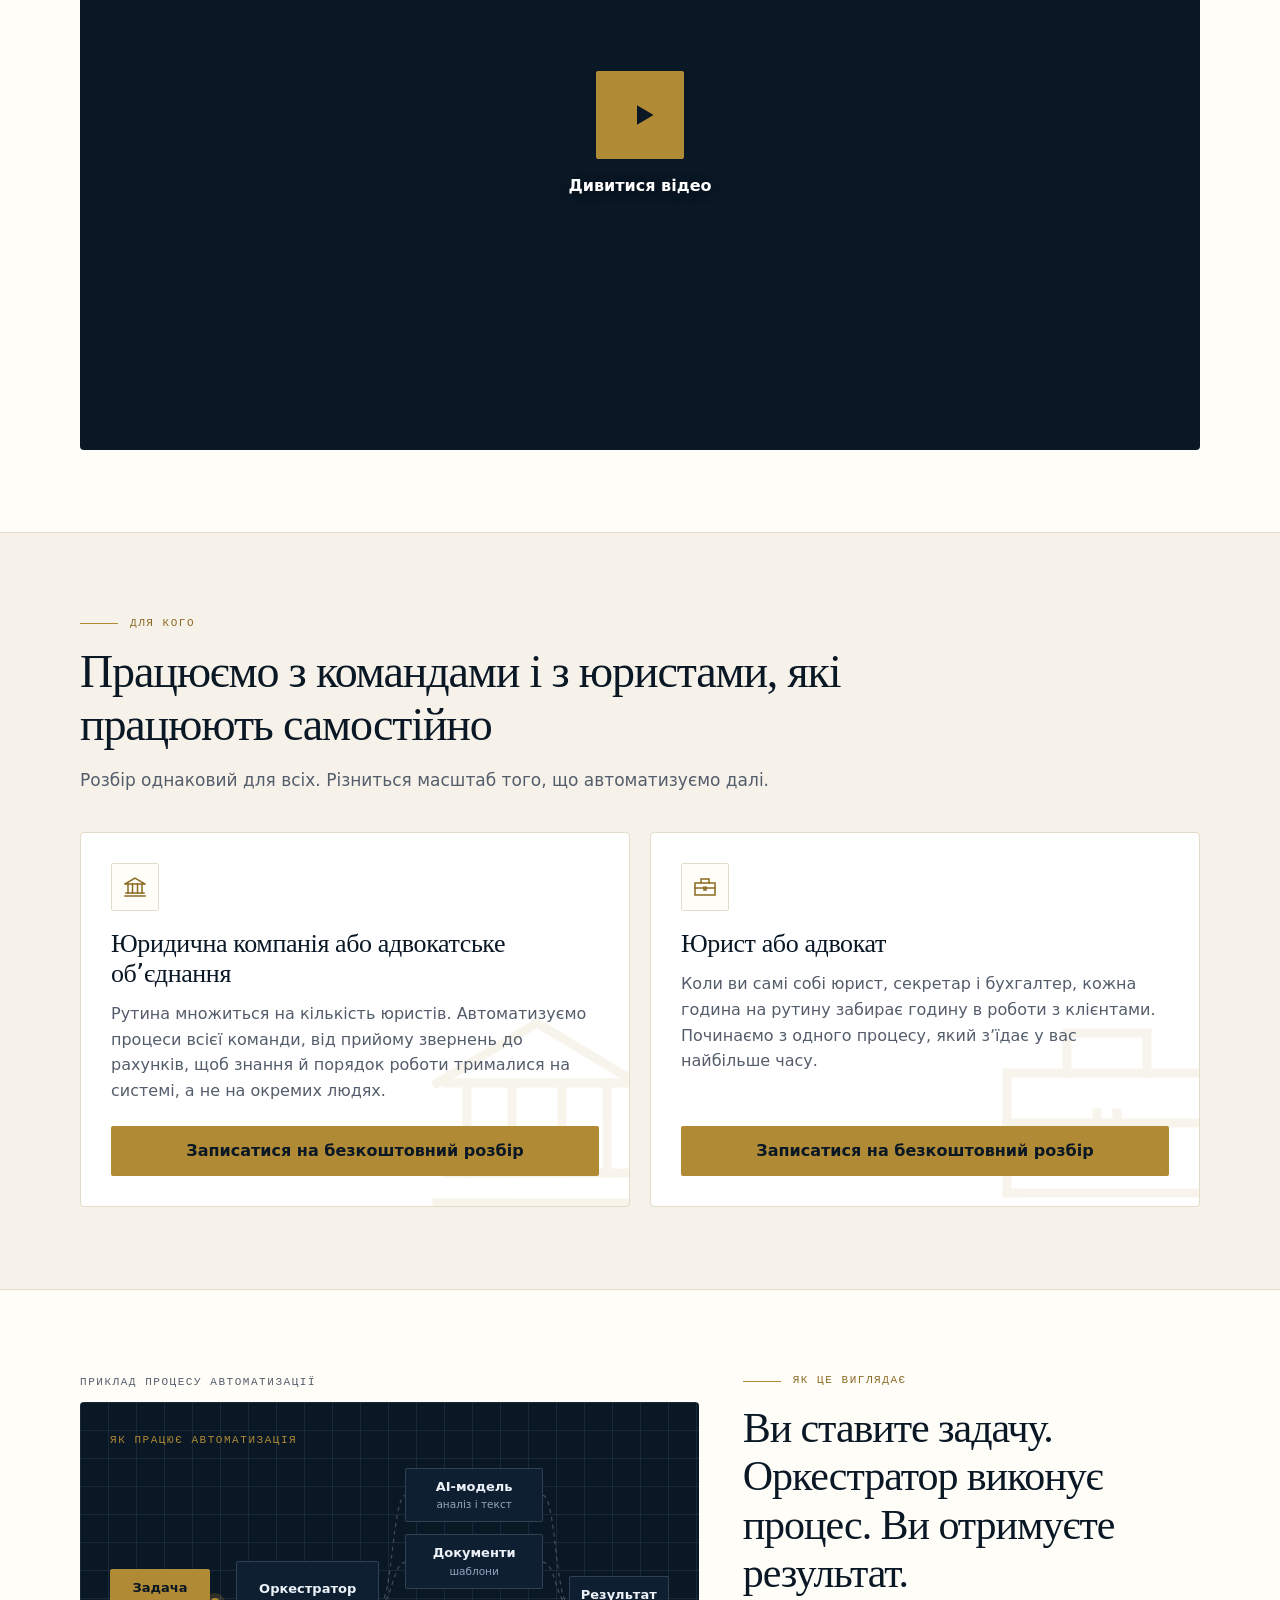
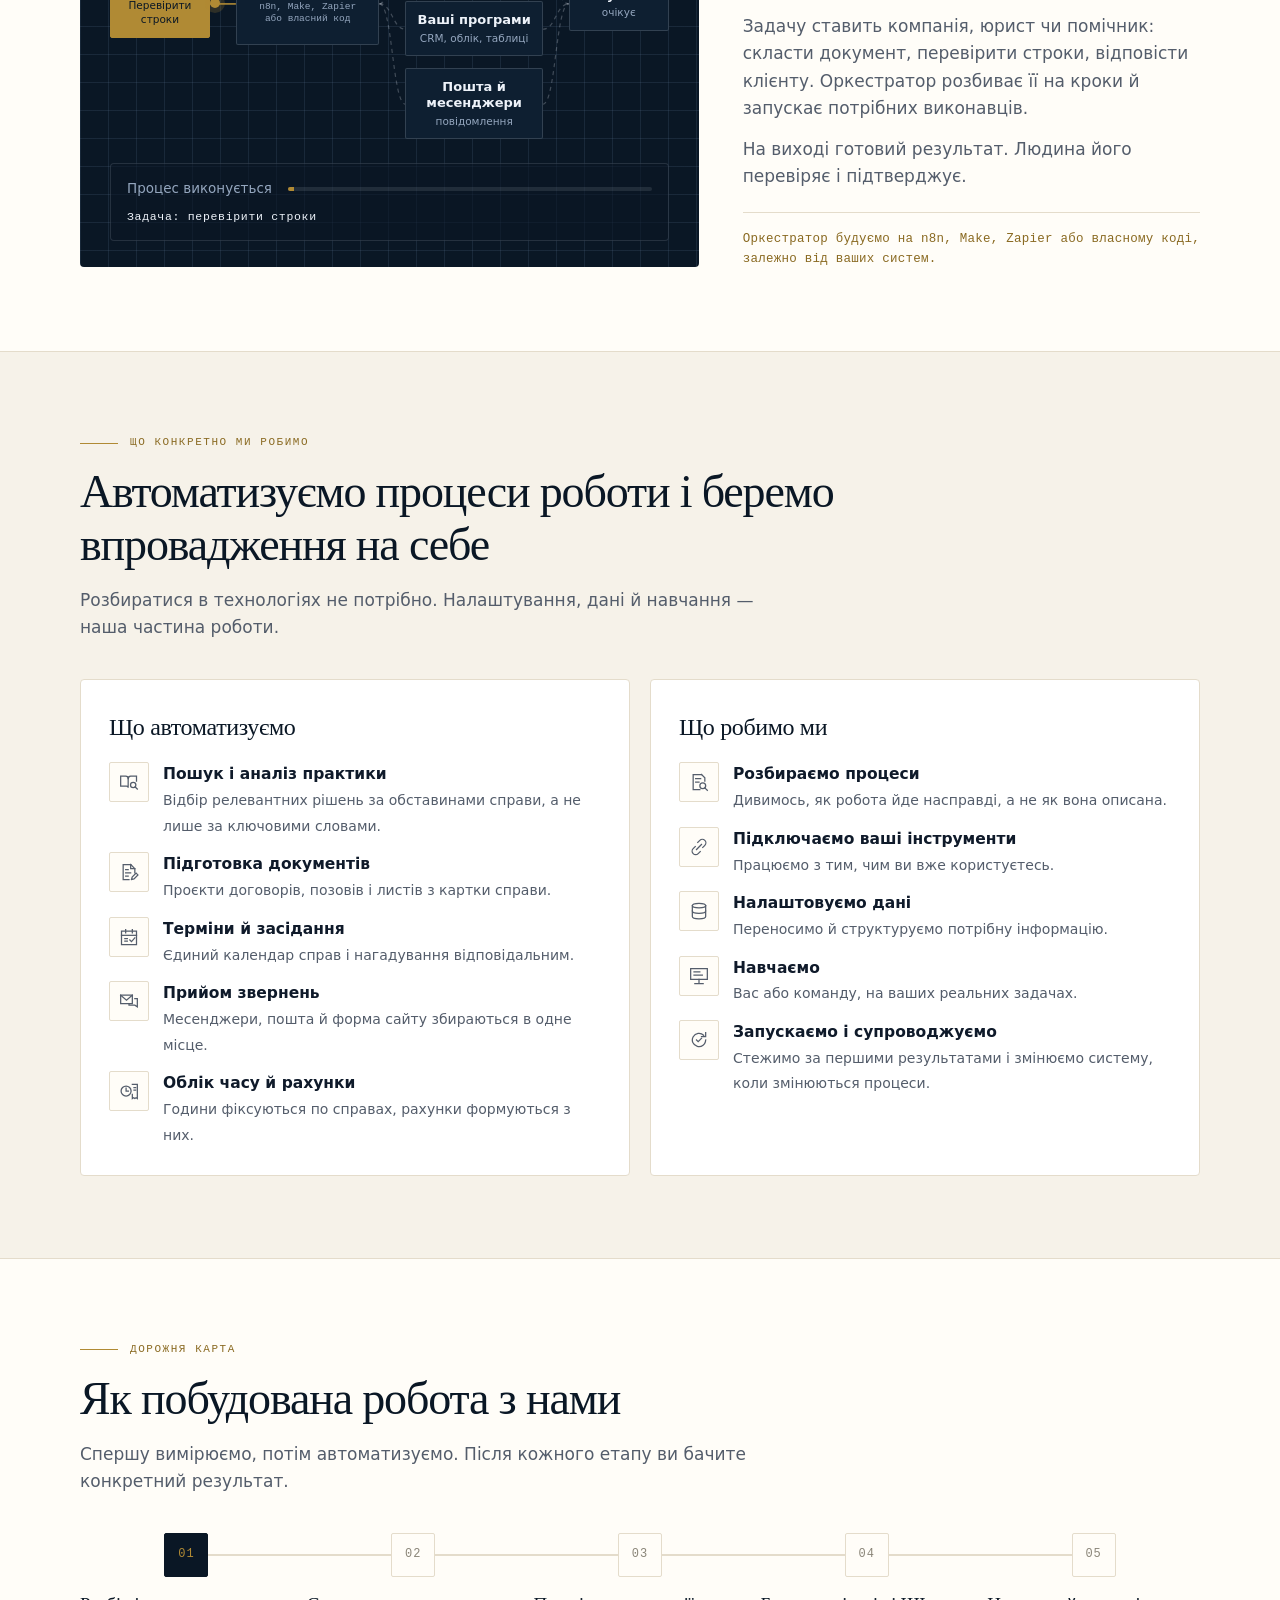
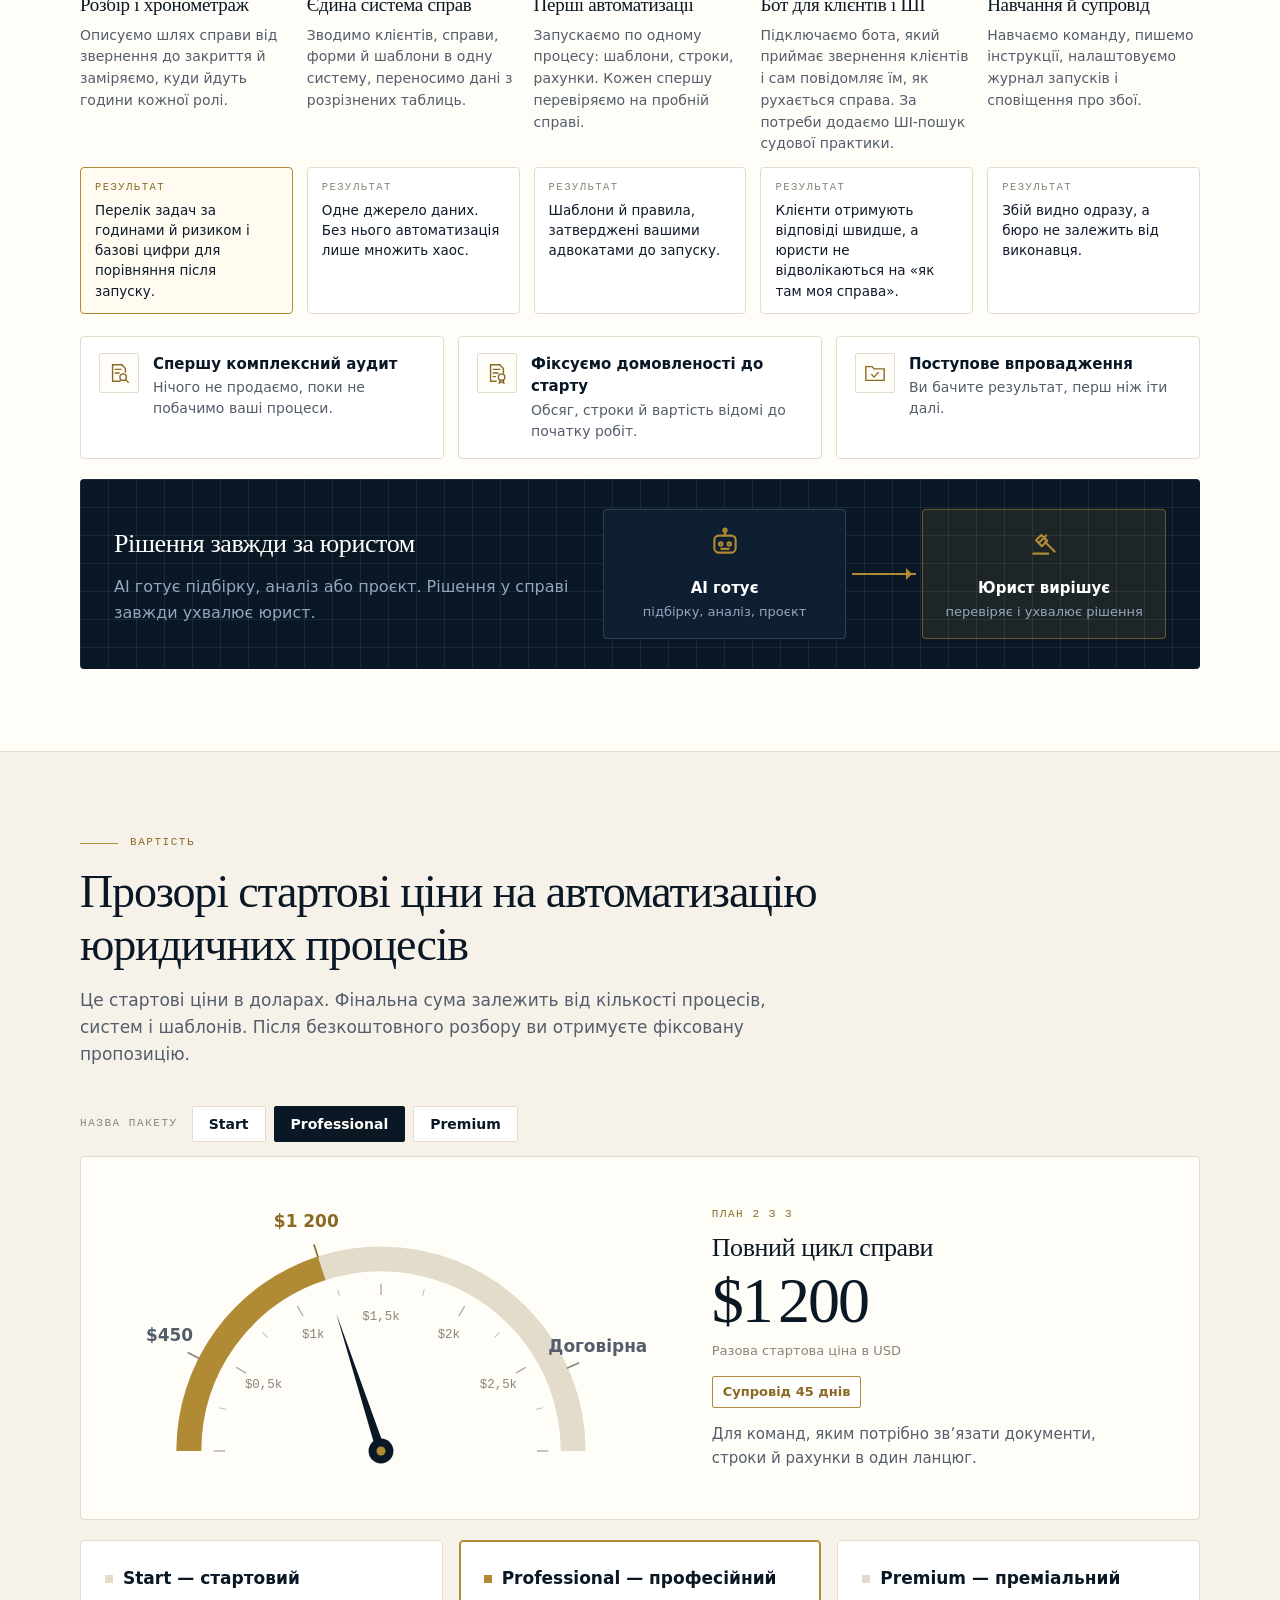
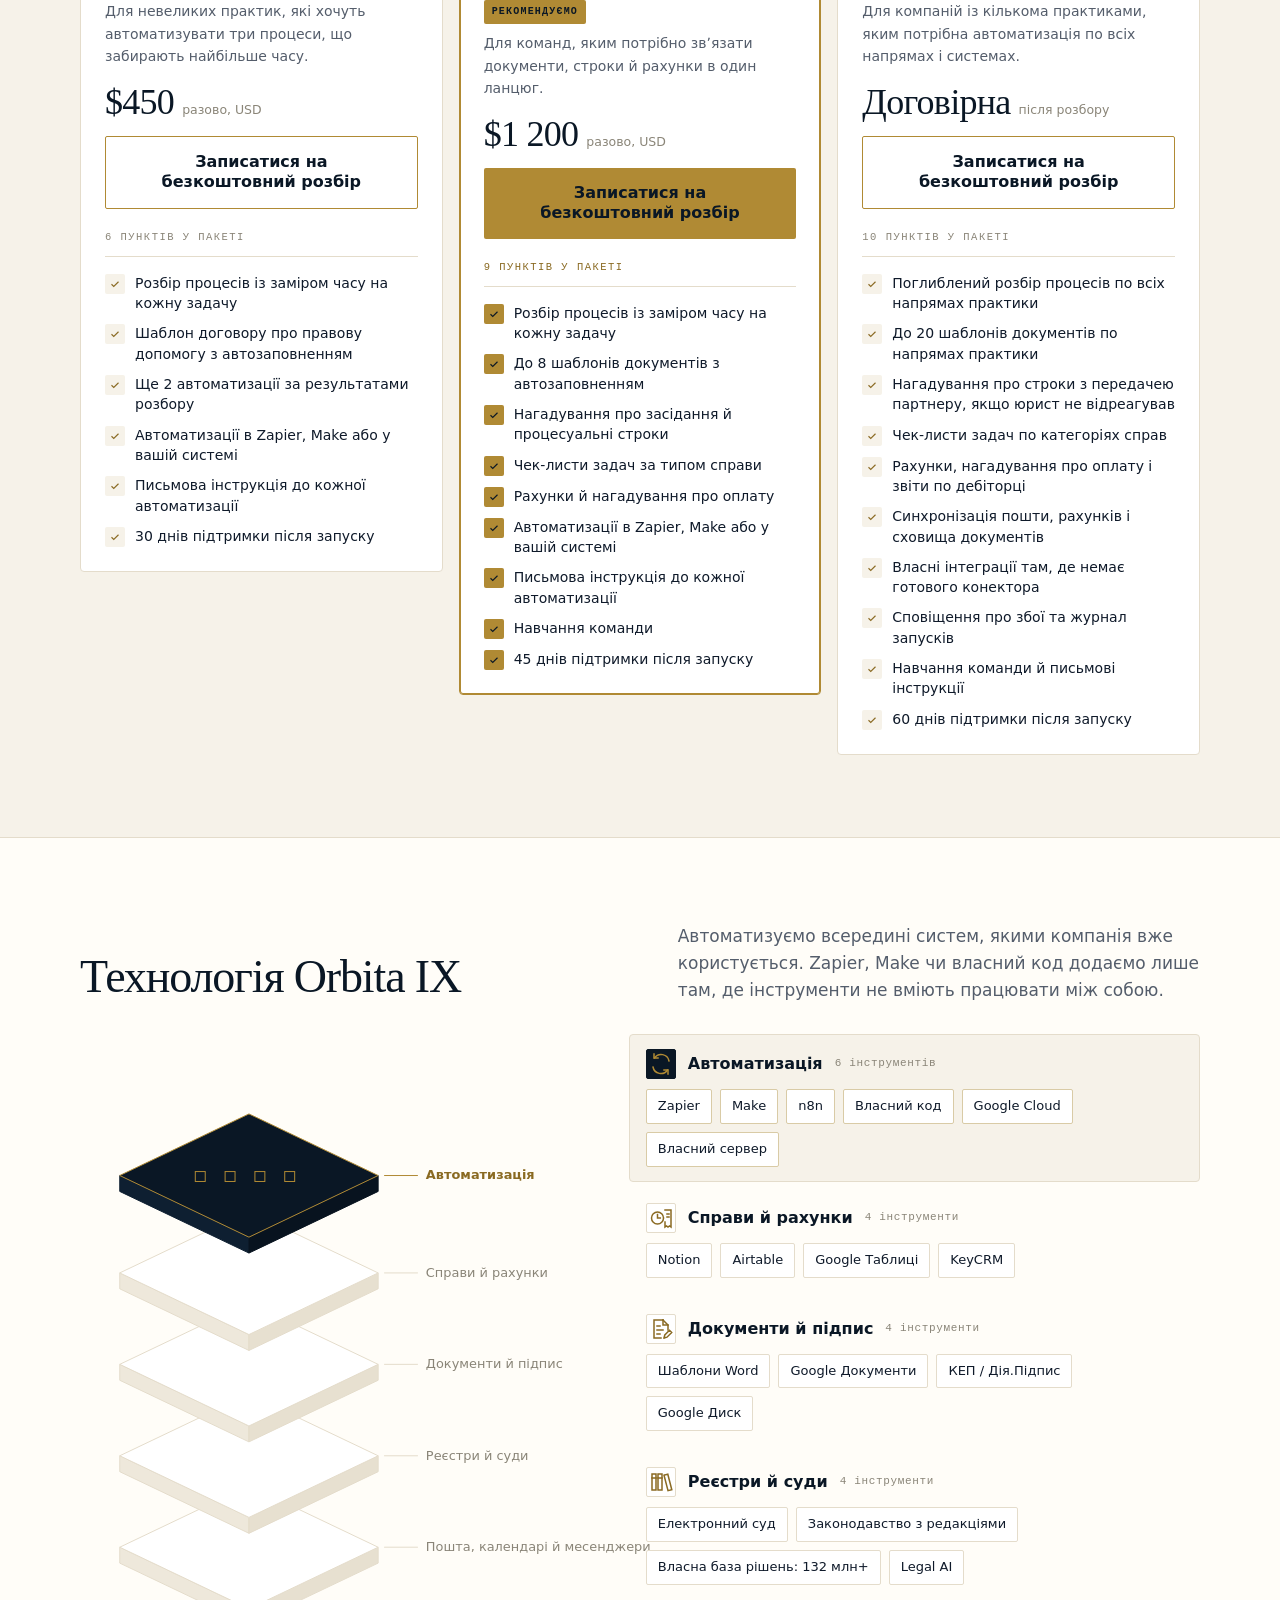
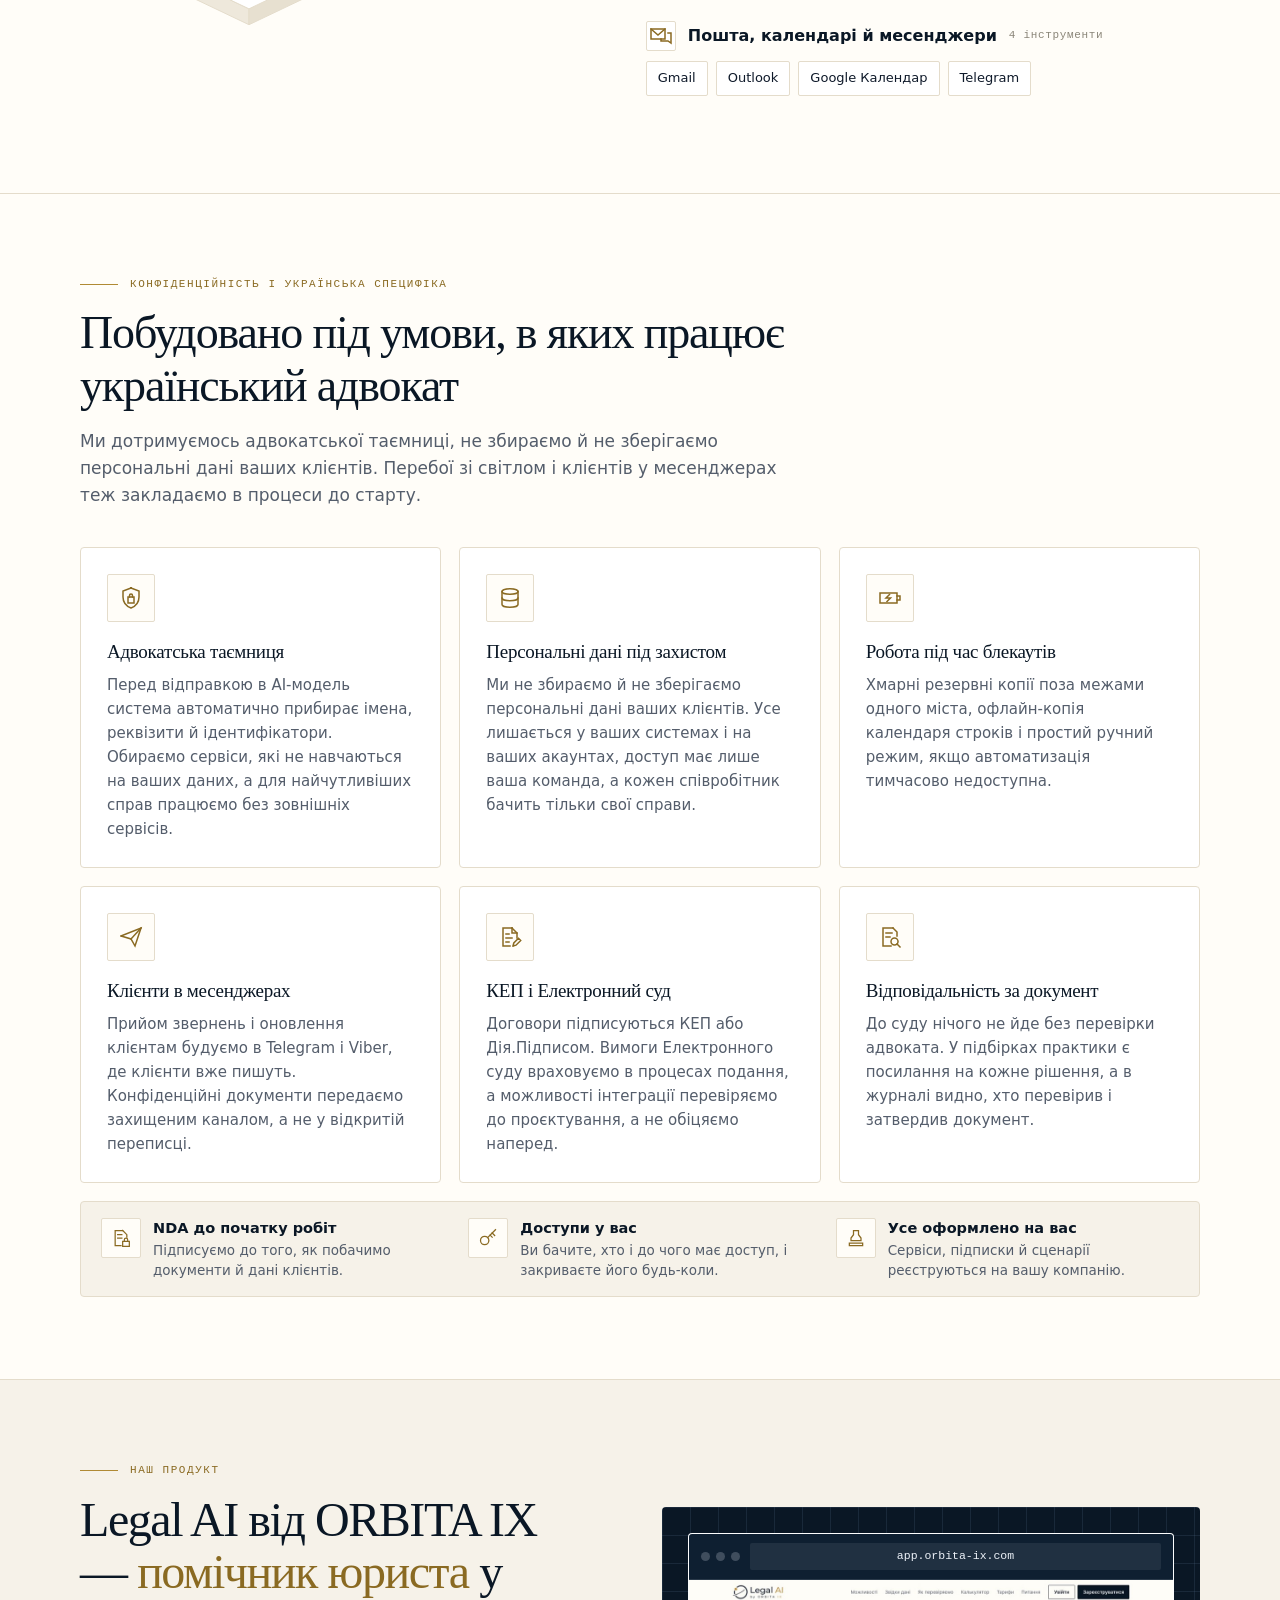
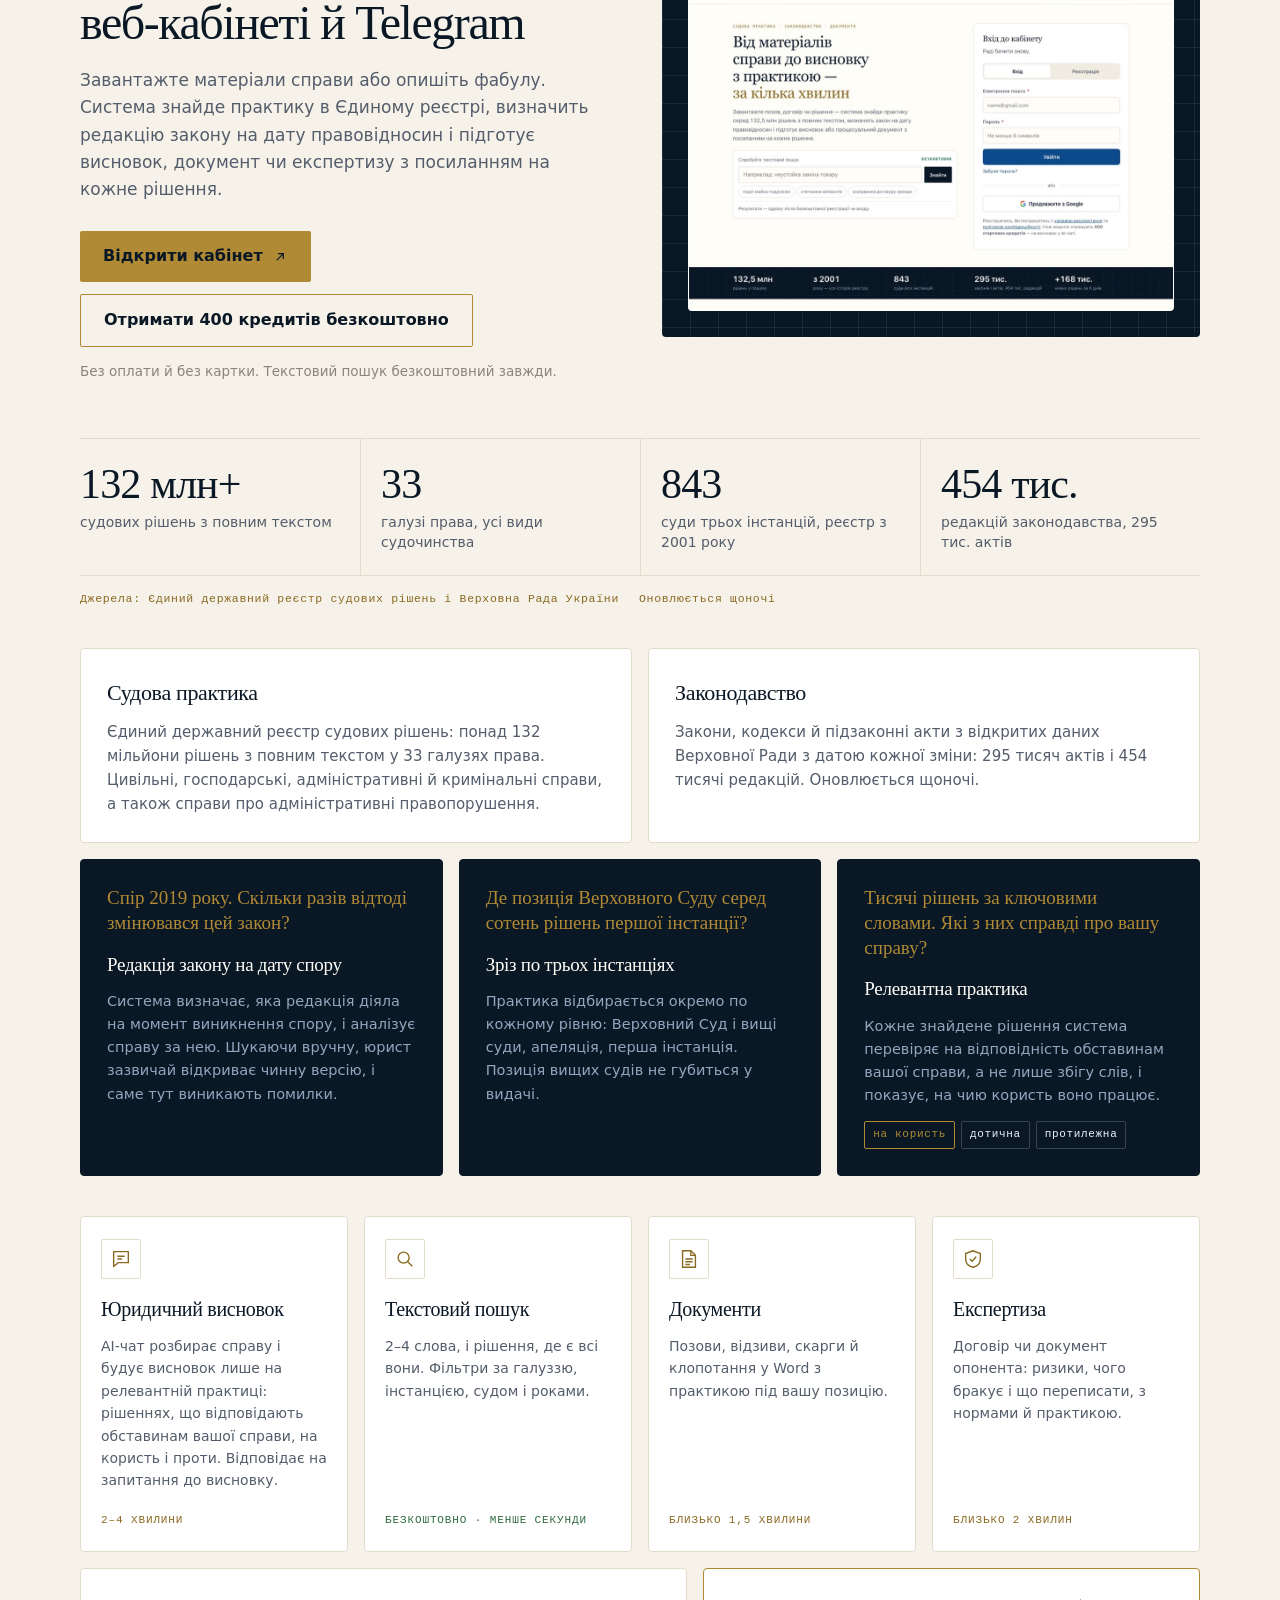
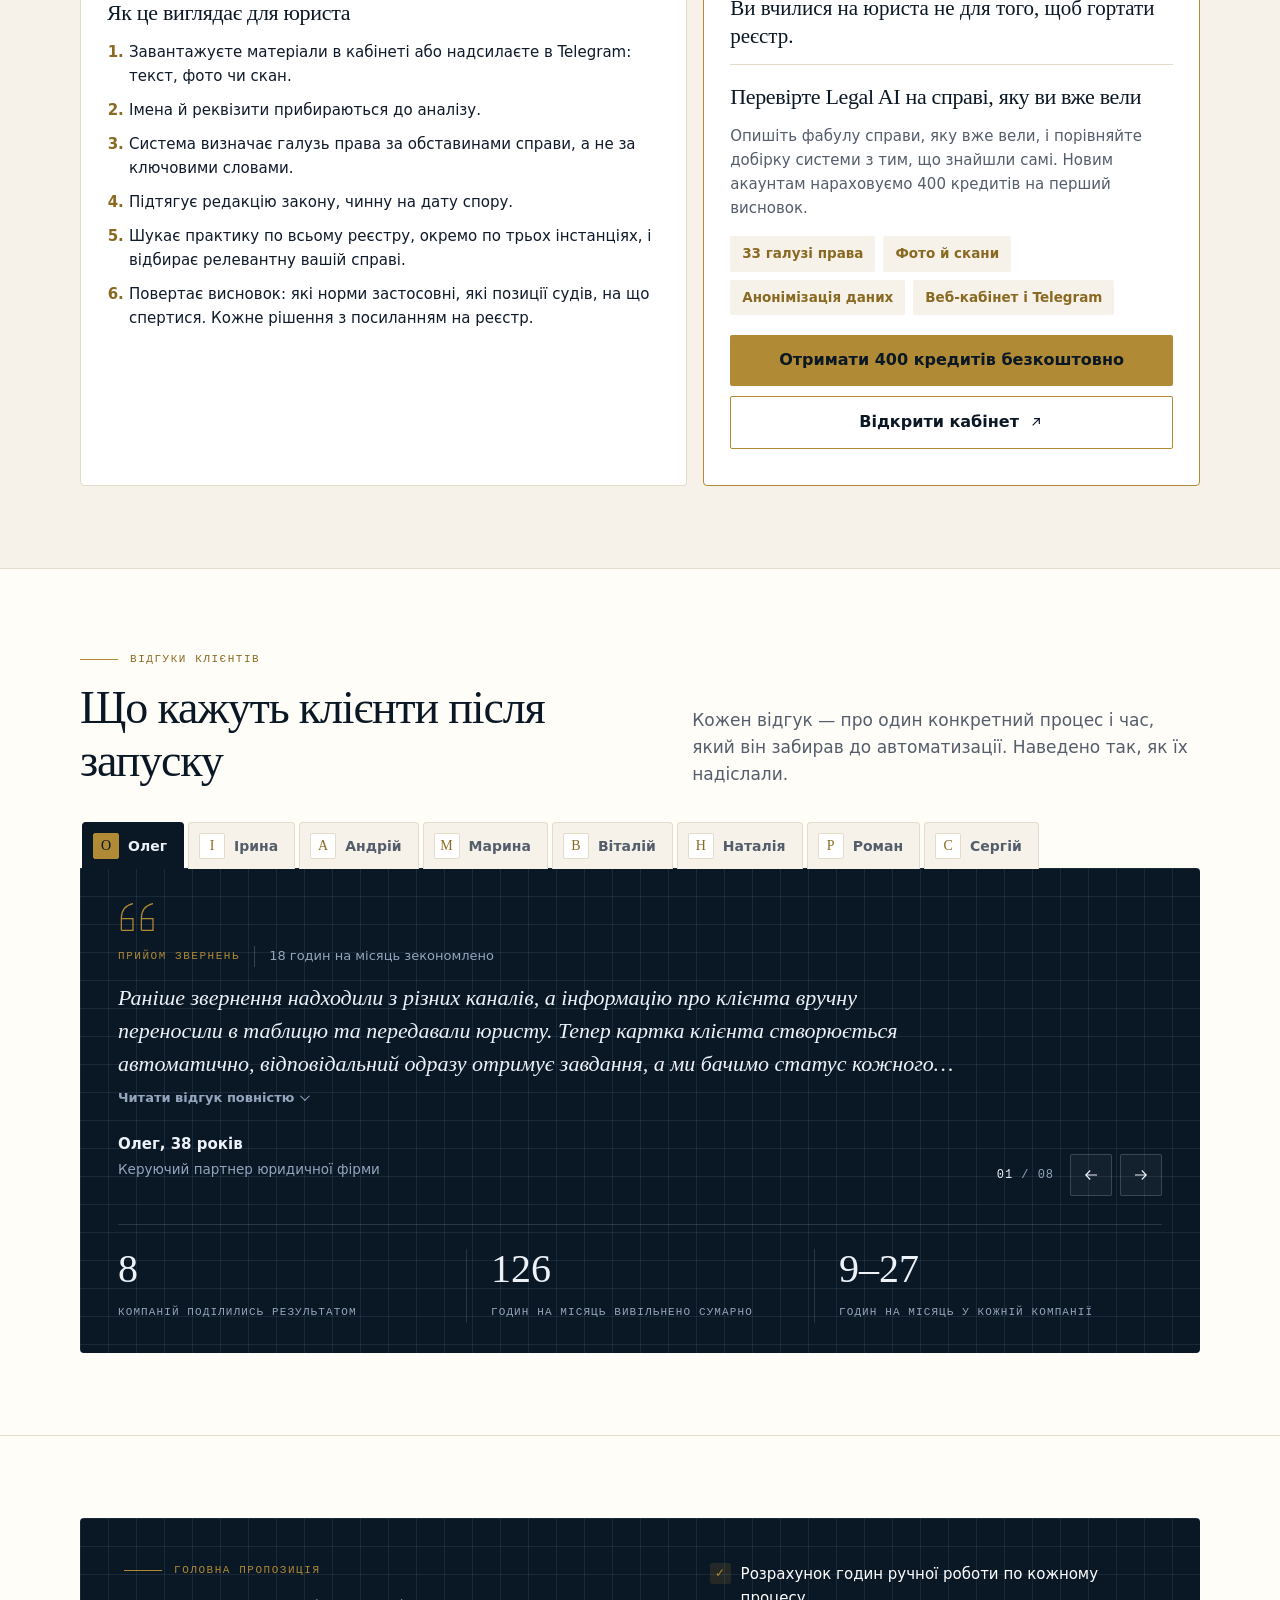
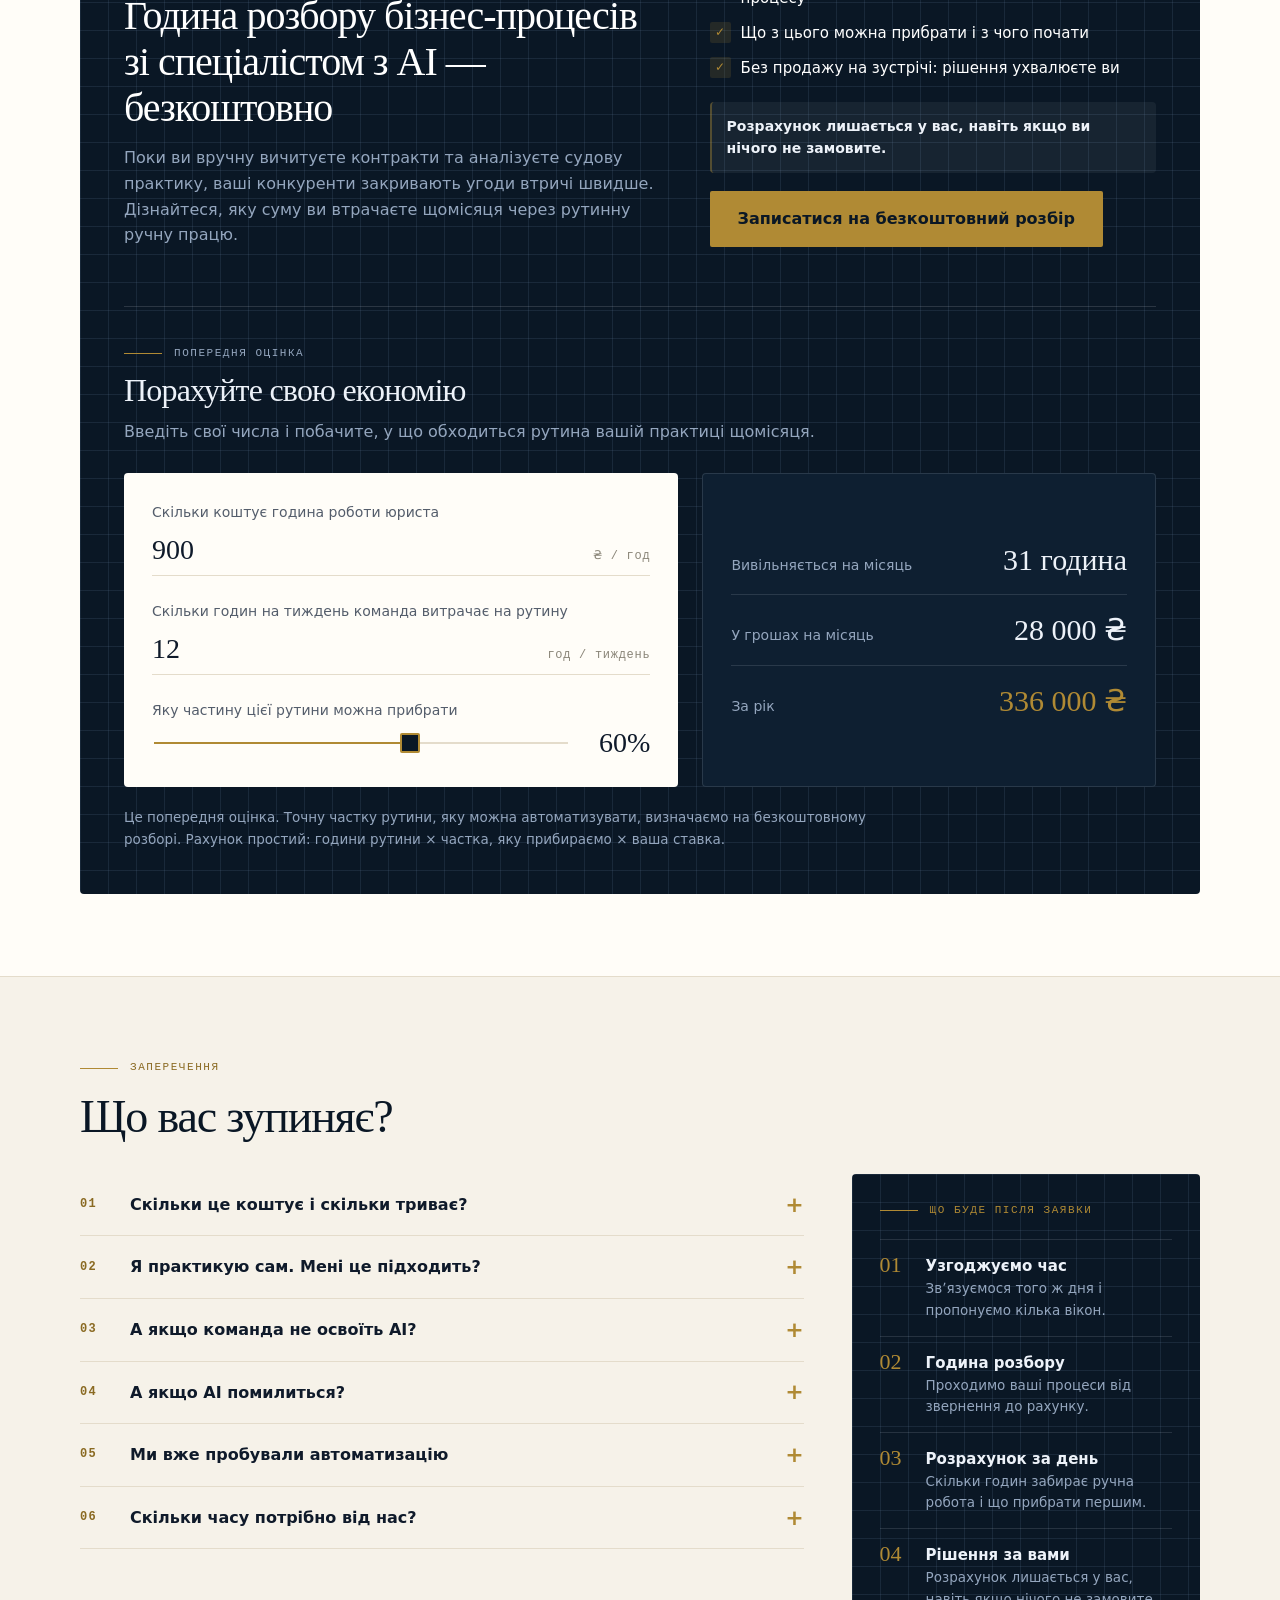
==== commit b8948099: "Новий сайт ORBITA IX на orbita-ix.com; форми надсилають заявки боту Стара версія переїхала на old.or" ====
--- a/public/index.html
+++ b/public/index.html
@@ -1,1357 +1,1491 @@
-<!doctype html>
+<!DOCTYPE html>
 <html lang="uk">
 <head>
-<meta charset="utf-8">
-<meta name="viewport" content="width=device-width, initial-scale=1, viewport-fit=cover">
-<title>Автоматизація юридичних бізнес-процесів</title>
-<meta name="description" content="Прибираємо ручну роботу з юридичної практики: строки, документи, звернення, облік часу й рахунки. Перша година розбору процесів — безкоштовно.">
-<link rel="canonical" href="https://orbita-ix.com/">
-<meta name="robots" content="index, follow">
+<meta charset="UTF-8">
+<meta name="viewport" content="width=device-width, initial-scale=1.0">
+<title>ORBITA IX — автоматизація юридичних бізнес-процесів</title>
+<meta name="description" content="Безкоштовна година розбору процесів для юридичних компаній і юристів із власною практикою. Розрахунок годин ручної роботи залишається у вас.">
 <meta name="theme-color" content="#0A1725">
-<meta name="color-scheme" content="light only">
-<meta name="format-detection" content="telephone=no">
-
-<link rel="icon" href="/favicon.ico" sizes="32x32">
-<link rel="icon" href="/favicon.svg" type="image/svg+xml">
-<link rel="apple-touch-icon" href="/apple-touch-icon.png">
-
-<meta property="og:type" content="website">
-<meta property="og:locale" content="uk_UA">
-<meta property="og:url" content="https://orbita-ix.com/">
-<meta property="og:title" content="Автоматизація юридичних бізнес-процесів">
-<meta property="og:description" content="Час юриста — на справи, а не на нагадування, таблиці й пошук документів. Перша година розбору — безкоштовно.">
-<meta property="og:image" content="https://orbita-ix.com/og-image.png">
-<meta property="og:image:width" content="1200">
-<meta property="og:image:height" content="630">
-<meta name="twitter:card" content="summary_large_image">
-
-<style>
-  /* Базовий reset, який раніше давала обгортка артефакту */
-  body { margin: 0; }
-  img { max-width: 100%; }
-  [hidden]:not([hidden=until-found]) { display: none !important; }
-</style>
-<style>
-  /* Сторінка навмисно має ОДИН вигляд — світлий, теплий папір.
-     Комерційна сторінка для клієнтів не повинна ставати темною лише тому,
-     що в телефоні ввімкнена темна тема. Тому темних варіантів тут немає,
-     а color-scheme нижче забороняє браузеру самому інвертувати кольори. */
-  :root, :root[data-theme="dark"], :root[data-theme="light"] {
-    color-scheme: light only;
-    --paper:#FFFDF8; --tint:#F6F2E9; --card:#FFFFFF; --rule:#E4DCCB; --rule-2:#F0EADE;
-    --ink:#0F1A2A; --ink-2:#545D6B; --ink-3:#8A8578;
-    --navy:#0A1725; --navy-2:#0E1F31; --on-navy:#EDF2F9; --on-navy-2:#94A6BE;
-    --grid:rgba(160,195,245,.10); --hair:rgba(160,195,245,.18);
-    --accent:#0E4B8C; --accent-wash:#F2E9D8;
-    --brass:#8A6A22; --brass-solid:#B08A34; --on-brass:#12100A;
-    --serif: Georgia, 'Iowan Old Style', Charter, 'Times New Roman', serif;
-    --sans: system-ui, -apple-system, 'Segoe UI', 'Helvetica Neue', Arial, sans-serif;
-    --mono: ui-monospace, 'SF Mono', 'Cascadia Mono', Menlo, Consolas, monospace;
-  }
-
-  * { box-sizing: border-box; }
-  body {
-    background: var(--paper); color: var(--ink);
-    font-family: var(--sans); font-size: 16.5px; line-height: 1.65;
-    margin: 0; padding: 0; -webkit-font-smoothing: antialiased;
-  }
-  .wrap { max-width: 940px; margin: 0 auto; padding: 0 24px; }
-
-  /* ── Обкладинка ────────────────────────────────────── */
-  .hero {
-    background:
-      repeating-linear-gradient(0deg, var(--grid) 0 1px, transparent 1px 28px),
-      repeating-linear-gradient(90deg, var(--grid) 0 1px, transparent 1px 28px),
-      var(--navy);
-    color: var(--on-navy); padding: 88px 0 76px;
-  }
-  /* Верхній рядок шапки: надпис ліворуч, логотип праворуч — одна лінія.
-     На вузьких екранах надпис переноситься на два рядки, логотип лишається праворуч.
-     Файл логотипа віддається у повній роздільності (966x185), а показується вужчим —
-     так він різкий і на retina. width/height в атрибутах тримають пропорцію,
-     тому верстка не стрибає під час завантаження. */
-  .brand-row { display: flex; align-items: center; justify-content: space-between; gap: 20px; margin: 0 0 20px; }
-  .brand-row .eyebrow { margin: 0; }
-  .brand { display: block; width: 176px; height: auto; flex: 0 0 auto; }
-  .eyebrow { font-family: var(--mono); font-size: 11.5px; letter-spacing: .16em; text-transform: uppercase; color: var(--brass); margin: 0 0 20px; }
-  .hero .eyebrow { color: var(--brass-solid); }
-  .rule-sm { width: 54px; height: 1px; background: var(--brass-solid); margin: 0 0 26px; }
-  .hero h1 {
-    font-family: var(--serif); font-weight: 400; color: var(--on-navy);
-    font-size: clamp(37px,6.6vw,66px); line-height: 1.05; letter-spacing: -.022em;
-    margin: 0 0 24px; max-width: 15ch; text-wrap: balance;
-  }
-  .hero .lede { font-size: clamp(17.5px,2.3vw,21px); color: var(--on-navy-2); margin: 0 0 36px; max-width: 46ch; text-wrap: pretty; }
-  .actions { display: flex; flex-wrap: wrap; align-items: center; gap: 16px; }
-  .btn { display: inline-block; background: var(--brass-solid); color: var(--on-brass); font-weight: 660; font-size: 16px; padding: 15px 30px; text-decoration: none; }
-  .btn-ghost { display: inline-block; color: var(--on-navy); border: 1px solid var(--hair); padding: 14px 26px; text-decoration: none; font-weight: 560; }
-
-  /* ── Схема потоку ──────────────────────────────────── */
-  .flow { margin-top: 54px; border-top: 1px solid var(--hair); padding-top: 30px; }
-  .flow-cap { font-family: var(--mono); font-size: 11px; letter-spacing: .12em; text-transform: uppercase; color: var(--on-navy-2); margin: 0 0 18px; }
-  /* Дві схеми — той самий зміст, різна вісь. Горизонтальна на вузькому екрані
-     стискалась до нечитабельного й вимагала гортання, тому там окрема
-     вертикальна розкладка з більшими підписами. */
-  .flow svg { width: 100%; height: auto; overflow: visible; }
-  /* Специфічність тримаємо однаковою (.flow svg.клас), інакше правило вище
-     перебиває приховування і показуються обидві схеми одночасно. */
-  .flow svg.flow-h { display: block; }
-  .flow svg.flow-v { display: none; max-width: 340px; }
-  .flab-v { font-family: var(--sans); font-size: 15px; fill: var(--on-navy); }
-  @media (max-width: 660px) {
-    .flow svg.flow-h { display: none; }
-    .flow svg.flow-v { display: block; }
-  }
-
-  /* ── Міні-ролик: документи → база → пошук → документ ── */
-  .film-wrap { display: grid; gap: 14px; }
-  .film { position: relative; overflow: hidden; border: 1px solid var(--rule);
-          padding: 18px 16px 20px; display: flex; flex-direction: column;
-          align-items: center; gap: 16px; min-height: 430px;
-          background:
-            repeating-linear-gradient(0deg, var(--grid) 0 1px, transparent 1px 30px),
-            repeating-linear-gradient(90deg, var(--grid) 0 1px, transparent 1px 30px),
-            var(--navy); }
-
-  /* Летючі документи */
-  .fly { position: absolute; left: 0; top: 0; opacity: 0; pointer-events: none; z-index: 1; }
-  .fly.sheet { width: 26px; height: 34px; background: #EDF2F9; box-shadow: 0 2px 6px rgba(0,0,0,.35); }
-  .fly.sheet i { display: block; height: 2px; background: rgba(10,23,37,.22); margin: 5px 4px 0; }
-  .fly.sheet i:nth-child(2) { width: 62%; }
-  .fly.sheet::before { content: ""; position: absolute; left: 0; top: 0; bottom: 0;
-                       width: 2px; background: var(--brass-solid); }
-  .fly.folder { width: 34px; height: 26px; background: #C9A254; box-shadow: 0 2px 6px rgba(0,0,0,.35); }
-  .fly.folder::before { content: ""; position: absolute; left: 0; top: -5px; width: 15px;
-                        height: 5px; background: #C9A254; }
-  .fly.folder::after { content: ""; position: absolute; left: 4px; right: 4px; top: 6px;
-                       height: 2px; background: rgba(21,18,10,.28); box-shadow: 0 5px 0 rgba(21,18,10,.18); }
-
-  /* База */
-  .db { position: relative; width: 118px; height: 132px; opacity: .4; flex: none;
-        transition: opacity .5s ease, transform .5s ease; transform: scale(.9); }
-  .db.on { opacity: 1; transform: scale(1); }
-  .db-side { position: absolute; left: 0; right: 0; top: 17px; bottom: 17px;
-             border-left: 1px solid var(--brass-solid); border-right: 1px solid var(--brass-solid); }
-  .db-cap { position: absolute; left: 0; right: 0; height: 34px;
-            border: 1px solid var(--brass-solid); border-radius: 50%; }
-  .db-cap.t { top: 0; background: var(--navy); z-index: 3; }
-  .db-cap.b { bottom: 0; }
-  .db-fill { position: absolute; left: 1px; right: 1px; bottom: 17px; height: 0; z-index: 2;
-             background: rgba(176,138,52,.32); transition: height .35s ease; }
-  .db.hit-pulse { animation: dbPulse .3s ease; }
-  @keyframes dbPulse { 50% { transform: scale(1.045) } }
-  .db-lab { position: absolute; left: 50%; top: 100%; transform: translateX(-50%);
-            margin-top: 10px; font-family: var(--mono); font-size: 11px; letter-spacing: .1em;
-            text-transform: uppercase; color: var(--on-navy-2); white-space: nowrap; }
-
-  /* Пошук */
-  .film-search { width: min(88%, 430px); background: rgba(237,242,249,.07);
-                 border: 1px solid var(--hair); padding: 11px 14px; flex: none;
-                 font-family: var(--mono); font-size: 13.5px; color: var(--on-navy);
-                 opacity: 0; transform: translateY(-8px); transition: opacity .35s ease, transform .35s ease;
-                 display: flex; align-items: center; gap: 9px; min-height: 42px; }
-  .film-search.on { opacity: 1; transform: none; }
-  .film-search .mag { color: var(--brass-solid); }
-  .film-search .car { display: none; width: 7px; height: 15px; background: var(--brass-solid);
-                      margin-left: 2px; animation: blink 1s step-end infinite; }
-  @keyframes blink { 50% { opacity: 0 } }
-
-  /* Знахідки — власна зона, нижче бази */
-  .hits { display: flex; justify-content: center; gap: 8px; flex-wrap: wrap;
-          min-height: 32px; margin-top: 22px; width: 100%; }
-  .hit { background: rgba(237,242,249,.09); border: 1px solid var(--hair);
-         border-left: 2px solid var(--brass-solid); padding: 7px 10px;
-         font-family: var(--mono); font-size: 11.5px; color: var(--on-navy);
-         opacity: 0; transform: translateY(-20px) scale(.9);
-         transition: opacity .4s ease, transform .5s cubic-bezier(.3,1.3,.5,1); }
-  .hit.on { opacity: 1; transform: none; }
-
-  /* Готовий документ — окрема зона в самому низу */
-  .final { width: min(90%, 400px); background: var(--paper); color: var(--ink);
-           padding: 13px 15px; opacity: 0; transform: translateY(12px) scale(.96);
-           transition: opacity .45s ease, transform .55s cubic-bezier(.3,1.2,.5,1);
-           display: grid; grid-template-columns: auto 1fr; gap: 13px; align-items: center;
-           min-height: 60px; margin-top: auto; }
-  .final.on { opacity: 1; transform: none; }
-  .final .ic { width: 24px; height: 32px; background: var(--brass-solid); }
-  .final b { display: block; font-size: 14.5px; }
-  .final span { display: block; font-family: var(--mono); font-size: 11.5px; color: var(--ink-2); margin-top: 2px; }
-
-  .film-cap { display: flex; flex-wrap: wrap; align-items: baseline; gap: 10px 14px; min-height: 24px; }
-  .film-cap b { font-family: var(--serif); font-size: 18px; }
-  .film-cap span { font-family: var(--mono); font-size: 12px; letter-spacing: .06em; color: var(--ink-3); }
-  .demo-run { display: flex; flex-wrap: wrap; align-items: center; gap: 14px 18px; }
-  .demo-btn { background: var(--brass-solid); color: var(--on-brass); border: none;
-              font-family: var(--sans); font-weight: 660; font-size: 15.5px;
-              padding: 13px 26px; cursor: pointer; }
-  .demo-btn:disabled { opacity: .55; cursor: default; }
-  @media (max-width: 560px) { .demo-btn { width: 100%; } .film { min-height: 470px; } }
-
-  /* ── Калькулятор ───────────────────────────────────── */
-  .calc { display: grid; gap: 1px; background: var(--rule); border: 1px solid var(--rule); }
-  @media (min-width: 780px) { .calc { grid-template-columns: 1.1fr 1fr; } }
-  .calc-in { background: var(--card); padding: 28px 26px; display: grid; gap: 20px; align-content: start; }
-  .field { display: grid; gap: 7px; }
-  .field label { font-size: 14.5px; color: var(--ink-2); }
-  .field .row { display: flex; align-items: center; gap: 10px; }
-  .field input[type=number] { flex: 1; min-width: 0; font-family: var(--mono); font-size: 17px;
-        padding: 11px 13px; border: 1px solid var(--rule); background: var(--paper); color: var(--ink); }
-  .field .unit { font-family: var(--mono); font-size: 13px; color: var(--ink-3); white-space: nowrap; }
-  .field input[type=range] { width: 100%; accent-color: var(--brass-solid); }
-  .field .rv-val { font-family: var(--mono); font-size: 13px; color: var(--brass); }
-  .calc-out { background: var(--navy); color: var(--on-navy); padding: 28px 26px;
-              display: grid; gap: 18px; align-content: start; }
-  .calc-out .lab { font-family: var(--mono); font-size: 10.5px; letter-spacing: .12em;
-                   text-transform: uppercase; color: var(--brass-solid); margin: 0; }
-  .calc-big { font-family: var(--serif); font-size: clamp(34px,6vw,46px); line-height: 1;
-              margin: 0; color: var(--on-navy); font-variant-numeric: tabular-nums; }
-  .calc-row { display: flex; justify-content: space-between; gap: 14px; align-items: baseline;
-              border-top: 1px solid var(--hair); padding-top: 12px; font-size: 14.5px; color: var(--on-navy-2); }
-  .calc-row b { font-family: var(--mono); font-size: 16px; color: var(--on-navy);
-                font-variant-numeric: tabular-nums; }
-  .calc-note { font-family: var(--mono); font-size: 11.5px; letter-spacing: .04em;
-               color: var(--on-navy-2); margin: 0; line-height: 1.5; }
-
-  /* ── Терези: куди йде час юриста ───────────────────── */
-  .scales { display: grid; grid-template-columns: minmax(0,1fr) minmax(0,1.1fr); gap: 40px; align-items: center; }
-  @media (max-width: 720px) { .scales { grid-template-columns: 1fr; gap: 26px; } }
-  .scales svg { width: 100%; max-width: 420px; height: auto; display: block; overflow: visible; }
-  .sc-line { stroke: var(--ink-3); stroke-width: 2; fill: none; stroke-linecap: round; }
-  .sc-pan { stroke: var(--brass-solid); stroke-width: 2.5; fill: none; stroke-linecap: round; }
-  .sc-fill { fill: var(--brass-solid); }
-  .sc-fill.muted { fill: var(--ink-3); opacity: .45; }
-  .sc-lab { font-family: var(--sans); font-size: 13px; fill: var(--ink-2); }
-  .beam, .pan-l, .pan-r { transform-box: view-box; }
-  .beam { transform-origin: 180px 54px; animation: tip 6s ease-in-out infinite alternate; }
-  @keyframes tip { from { transform: rotate(-7deg) } to { transform: rotate(7deg) } }
-  .pan-l { animation: panl 6s ease-in-out infinite alternate; }
-  @keyframes panl { from { transform: translateY(15px) } to { transform: translateY(-15px) } }
-  .pan-r { animation: panr 6s ease-in-out infinite alternate; }
-  @keyframes panr { from { transform: translateY(-15px) } to { transform: translateY(15px) } }
-
-  /* Смуги на всю ширину — щоб сторінка не була суцільно білою після шапки */
-  .band { border-top: 1px solid var(--rule); border-bottom: 1px solid var(--rule); }
-  .band.tint { background: var(--tint); }
-  .band section { border-bottom: none; }
-  /* Смуга «Ризик на нашому боці» — світла, з латунною рискою замість темної заливки */
-  .band.warm { background: var(--paper); border-color: var(--brass-solid); }
-
-  .gains { display: grid; gap: 0; border-top: 1px solid var(--rule); }
-  .gain { display: grid; grid-template-columns: 1fr auto; gap: 10px 20px; align-items: baseline; padding: 15px 0; border-bottom: 1px solid var(--rule-2); }
-  .gain b { font-weight: 620; font-size: 15.5px; }
-  .gain .t { font-family: var(--mono); font-size: 14px; color: var(--ink-2); white-space: nowrap; font-variant-numeric: tabular-nums; }
-  .gain .t s { color: var(--ink-3); text-decoration-thickness: 1px; }
-  .gain .t i { font-style: normal; color: var(--brass); font-weight: 700; }
-
-  /* ── Продукти ──────────────────────────────────────── */
-  .prod { background: var(--card); padding: 32px 34px; display: grid; grid-template-columns: 1fr; gap: 18px; }
-  .prod .live { display: inline-flex; align-items: center; gap: 9px; font-family: var(--mono); font-size: 11px; letter-spacing: .1em; text-transform: uppercase; color: var(--brass); }
-  .dot-live { width: 8px; height: 8px; border-radius: 50%; background: var(--brass-solid); animation: beat 2.4s ease-in-out infinite; }
-  @keyframes beat { 0%,100% { opacity:.3; transform: scale(.85) } 50% { opacity:1; transform: scale(1) } }
-  .prod h3 { font-family: var(--serif); font-weight: 400; font-size: 24px; margin: 0; }
-  .prod p { margin: 0; color: var(--ink-2); max-width: 62ch; }
-  .prod-figs { display: flex; flex-wrap: wrap; gap: 10px 34px; padding-top: 6px; }
-  .prod-figs div { font-size: 14px; color: var(--ink-2); }
-  .prod-figs b { font-family: var(--mono); color: var(--ink); font-variant-numeric: tabular-nums; }
-  @media (max-width: 560px) { .prod { padding: 24px 22px; } }
-  .fnode { fill: none; stroke: var(--hair); stroke-width: 1; }
-  .flab { font-family: var(--sans); font-size: 11px; fill: var(--on-navy-2); }
-  .fline { stroke: var(--hair); stroke-width: 1.5; fill: none; }
-  .fdash { stroke: var(--brass-solid); stroke-width: 1.5; fill: none; stroke-dasharray: 5 9; animation: flow 1.6s linear infinite; }
-  @keyframes flow { to { stroke-dashoffset: -14; } }
-  .fdot { fill: var(--brass-solid); }
-  .fpulse { animation: pulse 3.2s ease-in-out infinite; }
-  @keyframes pulse { 0%,100% { opacity:.25 } 50% { opacity:1 } }
-
-  /* ── Смуга цифр ────────────────────────────────────── */
-  .stats { background: var(--tint); border-top: 1px solid var(--brass-solid); }
-  .stats-in { display: grid; grid-template-columns: repeat(auto-fit,minmax(158px,1fr)); gap: 1px; background: var(--rule); }
-  .stat { background: var(--paper); padding: 30px 18px; text-align: center; }
-  .stat b { display: block; font-family: var(--serif); font-size: clamp(30px,4.6vw,42px); line-height: 1; color: var(--ink); font-variant-numeric: tabular-nums; }
-  .stat span { display: block; font-size: 13.5px; color: var(--ink-2); margin-top: 9px; }
-  .stats-cap { font-family: var(--mono); font-size: 11px; color: var(--ink-3); text-align: center; padding: 18px 20px 24px; margin: 0; }
-
-  .trust { border-bottom: 1px solid var(--rule); background: var(--tint); }
-  .trust-in { display: flex; flex-wrap: wrap; gap: 12px 40px; padding: 20px 0; font-size: 14.5px; color: var(--ink-2); }
-  .trust-in span::before { content: "—"; color: var(--brass); margin-right: 9px; }
-
-  section { padding: 66px 0; border-bottom: 1px solid var(--rule-2); }
-  h2 { font-family: var(--serif); font-weight: 400; font-size: clamp(27px,3.8vw,38px); line-height: 1.15; letter-spacing: -.015em; margin: 0 0 16px; text-wrap: balance; }
-  h3 { font-size: 16px; font-weight: 660; margin: 0 0 8px; }
-  p { margin: 0 0 16px; text-wrap: pretty; }
-  .lead { font-size: 18px; color: var(--ink-2); margin-bottom: 34px; max-width: 56ch; }
-
-  .pains { display: grid; grid-template-columns: repeat(auto-fit,minmax(250px,1fr)); gap: 34px 44px; }
-  .pain h3 { font-family: var(--serif); font-weight: 400; font-size: 20px; letter-spacing: -.01em; }
-  .pain p { margin: 0; color: var(--ink-2); font-size: 15.5px; }
-
-  .steps { border-left: 1px solid var(--rule); padding-left: 32px; display: grid; gap: 40px; }
-  .step { position: relative; }
-  .step::before { content: ""; position: absolute; left: -37px; top: 10px; width: 11px; height: 11px; background: var(--brass-solid); border-radius: 50%; box-shadow: 0 0 0 4px var(--paper); }
-  .step-head { display: flex; flex-wrap: wrap; align-items: baseline; gap: 14px; margin-bottom: 8px; }
-  .step-head h3 { font-family: var(--serif); font-weight: 400; font-size: 22px; margin: 0; letter-spacing: -.01em; }
-  .chip { font-family: var(--mono); font-size: 11px; letter-spacing: .07em; text-transform: uppercase; padding: 4px 10px; background: var(--accent-wash); color: var(--ink); }
-  .chip.free { background: var(--brass-solid); color: var(--on-brass); font-weight: 660; }
-  .step p { margin: 0; color: var(--ink-2); font-size: 15.5px; max-width: 62ch; }
-
-  .cat { display: grid; grid-template-columns: repeat(auto-fit,minmax(240px,1fr)); gap: 36px 44px; }
-  .cat-col h3 { font-family: var(--mono); font-size: 11.5px; letter-spacing: .12em; text-transform: uppercase; color: var(--brass); margin-bottom: 16px; padding-bottom: 10px; border-bottom: 1px solid var(--rule); }
-  .cat-col ul { margin: 0; padding: 0; list-style: none; }
-  .cat-col li { margin-bottom: 15px; font-size: 15px; color: var(--ink-2); }
-  .cat-col li b { display: block; color: var(--ink); font-weight: 620; margin-bottom: 2px; }
-
-  .guar { background: var(--tint); border-left: 3px solid var(--brass-solid); padding: 34px 36px; }
-  .guar h3 { font-family: var(--serif); font-weight: 400; font-size: 24px; margin-bottom: 12px; }
-  .guar p { color: var(--ink-2); max-width: 60ch; }
-  .guar p:last-child { margin-bottom: 0; }
-
-  .pricing { display: grid; gap: 1px; background: var(--rule); border: 1px solid var(--rule); margin-bottom: 18px; }
-  @media (min-width: 760px) { .pricing { grid-template-columns: 1.25fr 1fr; } }
-  .pricing-main { background: var(--card); padding: 30px 28px; }
-  .pricing-main h3 { font-family: var(--serif); font-weight: 400; font-size: 26px; margin: 0 0 12px; letter-spacing: -.01em; }
-  .pricing-main p { color: var(--ink-2); font-size: 15.5px; margin: 0 0 18px; max-width: 46ch; }
-  .pricing-dep { margin: 0; padding: 0; list-style: none; display: grid; gap: 9px; }
-  .pricing-dep li { font-size: 14.5px; color: var(--ink-2); padding-left: 18px; position: relative; }
-  .pricing-dep li::before { content: ""; position: absolute; left: 0; top: 9px; width: 7px; height: 1px; background: var(--brass-solid); }
-  .pricing-side { background: var(--tint); padding: 30px 26px; display: grid; gap: 16px; align-content: start; }
-  .scope b { display: block; font-size: 15.5px; font-weight: 620; margin-bottom: 2px; }
-  .scope span { display: block; font-size: 14px; color: var(--ink-2); }
-  .packs { display: grid; grid-template-columns: repeat(auto-fit,minmax(230px,1fr)); gap: 1px; background: var(--rule); border: 1px solid var(--rule); margin-bottom: 18px; }
-  .pack { background: var(--card); padding: 30px 24px; display: flex; flex-direction: column; }
-  .pack.mid { background: var(--accent-wash); }
-  .pick { font-family: var(--mono); font-size: 10.5px; letter-spacing: .11em; text-transform: uppercase; color: var(--brass); margin: 0 0 12px; }
-  .pack h3 { font-family: var(--serif); font-weight: 400; font-size: 22px; margin-bottom: 12px; letter-spacing: -.01em; }
-  .pack .who-t { font-size: 14.5px; color: var(--ink-2); margin-bottom: 22px; flex-grow: 1; }
-  .pack .price { font-family: var(--serif); font-size: 28px; color: var(--ink); margin: 0; letter-spacing: -.01em; }
-  .pack .term { font-size: 13px; color: var(--ink-3); margin: 6px 0 0; }
-  .price sup { font-size: 13px; color: var(--ink-3); }
-  .star { font-size: 13.5px; color: var(--ink-3); margin: 0 0 24px; }
-
-  .scroll { overflow-x: auto; margin-bottom: 18px; }
-  table { width: 100%; border-collapse: collapse; font-size: 15px; min-width: 430px; }
-  th { text-align: left; font-size: 10.5px; text-transform: uppercase; letter-spacing: .1em; color: var(--ink-3); font-weight: 660; padding: 0 16px 11px 0; border-bottom: 1px solid var(--ink); white-space: nowrap; }
-  td { padding: 13px 16px 13px 0; border-bottom: 1px solid var(--rule-2); vertical-align: top; }
-  td.n, th.n { text-align: right; font-family: var(--mono); font-variant-numeric: tabular-nums; white-space: nowrap; }
-  td.pr { font-weight: 660; }
-  caption { caption-side: bottom; text-align: left; font-size: 13px; color: var(--ink-3); padding-top: 12px; }
-
-  .note { background: var(--tint); padding: 24px 26px; }
-  .note p:last-child { margin-bottom: 0; }
-  .note-t { font-weight: 660; margin: 0 0 8px; }
-
-  .split { display: grid; grid-template-columns: repeat(auto-fit,minmax(250px,1fr)); gap: 30px 44px; }
-  .split h3 { font-family: var(--serif); font-weight: 400; font-size: 19px; }
-  .split p { margin: 0; font-size: 15.5px; color: var(--ink-2); }
-
-  .contact {
-    background:
-      repeating-linear-gradient(0deg, var(--grid) 0 1px, transparent 1px 28px),
-      repeating-linear-gradient(90deg, var(--grid) 0 1px, transparent 1px 28px),
-      var(--navy);
-    color: var(--on-navy); padding: 72px 0 78px; border-top: 1px solid var(--brass-solid);
-  }
-  .contact h2 { color: var(--on-navy); }
-  .contact .lead { color: var(--on-navy-2); }
-  /* Один шлях замість трьох: телефон і пошта прибрані навмисно —
-     вибір із трьох способів звʼязку зменшує кількість звернень. */
-  .cta-card { background: var(--navy-2); border: 1px solid var(--hair); padding: 32px 30px; display: grid; gap: 24px; justify-items: start; max-width: 620px; }
-  .btn-lg { font-size: 17px; padding: 17px 34px; }
-  .cta-steps { margin: 0; padding-left: 22px; display: grid; gap: 11px; font-size: 15px; color: var(--on-navy-2); }
-  .cta-steps li::marker { color: var(--brass-solid); font-family: var(--mono); font-size: 12.5px; }
-  .cta-steps b { color: var(--on-navy); font-weight: 620; }
-  @media (max-width: 560px) { .cta-card { padding: 24px 20px; } .btn-lg { width: 100%; text-align: center; } }
-
-  /* Другий рівень: телефон і пошта. Telegram лишається головною дією,
-     але відсутність телефона на сторінці підриває довіру — тому вони тут. */
-  .alt-lbl { font-family: var(--mono); font-size: 11px; letter-spacing: .12em; text-transform: uppercase; color: var(--on-navy-2); margin: 34px 0 14px; }
-  .alt-ways { display: grid; grid-template-columns: repeat(auto-fit,minmax(238px,1fr)); gap: 1px; background: var(--hair); border: 1px solid var(--hair); }
-  .alt { background: var(--navy); padding: 24px 22px; }
-  .alt .lbl { font-family: var(--mono); font-size: 10.5px; letter-spacing: .12em; text-transform: uppercase; color: var(--brass-solid); margin: 0 0 10px; }
-  .alt b { display: block; font-family: var(--serif); font-size: 20px; font-weight: 400; color: var(--on-navy); margin-bottom: 9px; }
-  .alt b a { color: var(--on-navy); text-decoration: none; border-bottom: 1px solid var(--brass-solid); }
-  .alt b.mail { font-size: 17px; }
-  .alt b.mail a { word-break: break-all; }
-  .alt p { margin: 0; font-size: 14.5px; color: var(--on-navy-2); }
-  .contact-foot { margin: 30px 0 0; font-size: 14.5px; color: var(--on-navy-2); }
-
-  /* ── Відгуки ──────────────────────────────────────── */
-  .revs-sum { display: flex; flex-wrap: wrap; gap: 14px 44px; margin: 0 0 30px;
-              padding-bottom: 26px; border-bottom: 1px solid var(--rule); }
-  .revs-sum div { display: flex; align-items: baseline; gap: 10px; }
-  .revs-sum b { font-family: var(--serif); font-size: 30px; line-height: 1; color: var(--ink);
-                font-variant-numeric: tabular-nums; }
-  .revs-sum span { font-size: 13.5px; color: var(--ink-2); max-width: 20ch; }
-  .revs { display: grid; grid-auto-flow: column; grid-auto-columns: minmax(290px, 340px); align-items: start;
-          gap: 18px; overflow-x: auto; scroll-snap-type: x mandatory;
-          padding-bottom: 10px; -webkit-overflow-scrolling: touch; }
-  .tg { scroll-snap-align: start; background: #E7EBF0; border: 1px solid var(--rule);
-        display: grid; align-content: start; overflow: hidden; }
-  .tg-bar { background: #FFFFFF; border-bottom: 1px solid #D8DEE6; padding: 12px 14px;
-            display: grid; grid-template-columns: auto 1fr; gap: 11px; align-items: center; }
-  .tg-av { width: 38px; height: 38px; border-radius: 50%; display: grid; place-items: center;
-           color: #fff; font-weight: 620; font-size: 16px; }
-  .tg-id b { display: block; font-size: 14.5px; font-weight: 620; color: #10161F; line-height: 1.25; }
-  .tg-id span { display: block; font-size: 12.5px; color: #6B7683; line-height: 1.3; }
-  .tg-chat { padding: 14px 12px 16px; display: grid; gap: 8px; justify-items: start;
-             background-image: radial-gradient(circle at 20% 30%, rgba(120,150,190,.10) 0 2px, transparent 2px),
-                               radial-gradient(circle at 70% 75%, rgba(120,150,190,.08) 0 2px, transparent 2px);
-             background-size: 90px 90px; }
-  .tg-msg { background: #FFFFFF; border-radius: 12px 12px 12px 4px; padding: 10px 12px 8px;
-            font-size: 14.5px; line-height: 1.5; color: #10161F; max-width: 100%;
-            box-shadow: 0 1px 1px rgba(16,22,31,.09); position: relative; }
-  .tg-msg + .tg-msg { border-radius: 12px; }
-  .tg-res { color: #1B6E4B; font-weight: 660; }
-  .tg-meta { float: right; margin: 6px 0 0 10px; font-size: 11px; color: #8A949F;
-             display: inline-flex; align-items: center; gap: 3px; white-space: nowrap; }
-  .tg-tick { color: #3E90D8; letter-spacing: -3px; font-size: 12px; }
-  .revs-nav { display: flex; gap: 8px; margin-top: 20px; }
-  .rev-btn { font-family: var(--mono); font-size: 16px; background: transparent;
-             border: 1px solid var(--rule); color: var(--ink-2); width: 44px; height: 44px; cursor: pointer; }
-  .rev-btn:hover { border-color: var(--brass-solid); color: var(--ink); }
-  @media (max-width: 660px) {
-    .revs { grid-auto-columns: 86%; }
-    .revs-nav { display: none; }
-    .revs-sum { gap: 12px 26px; }
-    .revs-sum b { font-size: 25px; }
-  }
-
-  /* Плаваюча кнопка запису. Зʼявляється після шапки (там кнопка вже є)
-     і зникає на блоці контактів (там людина вже дійшла). */
-  .dock {
-    position: fixed; z-index: 40;
-    background: var(--navy-2); border: 1px solid var(--brass-solid);
-    display: grid; gap: 10px;
-    opacity: 0; pointer-events: none; transform: translateY(14px);
-    transition: opacity .3s ease, transform .3s ease;
-  }
-  .dock.in { opacity: 1; pointer-events: auto; transform: none; }
-  .dock-t { font-family: var(--mono); font-size: 10.5px; letter-spacing: .12em; text-transform: uppercase; color: var(--brass-solid); margin: 0; }
-  .dock-b { display: block; background: var(--brass-solid); color: var(--on-brass); text-align: center; font-weight: 660; font-size: 15.5px; padding: 13px 24px; text-decoration: none; }
-  /* Десктоп — компактна картка в кутку, щоб не заважала читати */
-  @media (min-width: 661px) {
-    .dock { right: 24px; bottom: 24px; width: 286px; padding: 18px; }
-  }
-  /* Телефон — смуга на всю ширину, під великим пальцем */
-  @media (max-width: 660px) {
-    .dock { left: 0; right: 0; bottom: 0; border-left: none; border-right: none; border-bottom: none;
-            padding: 12px 16px calc(12px + env(safe-area-inset-bottom, 0px)); }
-    .dock-t { text-align: center; }
-  }
-
-  footer.bot { padding: 26px 0 44px; font-size: 13.5px; color: var(--ink-3); }
-  a { color: var(--accent); }
-  :focus-visible { outline: 2px solid var(--brass-solid); outline-offset: 3px; }
-
-  /* ── Поява при прокручуванні ───────────────────────── */
-  .rv { opacity: 0; transform: translateY(16px); transition: opacity .7s ease, transform .7s ease; }
-  .rv.in { opacity: 1; transform: none; }
-
-  @media (prefers-reduced-motion: reduce) {
-    .rv { opacity: 1; transform: none; transition: none; }
-    .fdash, .fpulse, .dot-live { animation: none; }
-    .demo-out { animation: none; }
-    .demo-fill { transition: none; }
-    .beam, .pan-l, .pan-r { animation: none; }
-    .dock { transition: none; }
-    .beam { transform: rotate(-4deg); }
-    .pan-l { transform: translateY(9px); }
-    .pan-r { transform: translateY(-9px); }
-  }
-  /* ── Вузькі екрани: без горизонтального гортання ──────
-     Колонки сітки за замовчуванням не стискаються вужче за вміст
-     (поле введення має «природну» ширину), тому явно дозволяємо їм
-     стискатися; на найвужчих телефонах час переноситься під назву. */
-  @media (max-width: 779px) {
-    .calc, .calc-in, .field { grid-template-columns: minmax(0, 1fr); }
-  }
-  @media (max-width: 720px) { .scales { grid-template-columns: minmax(0, 1fr); } }
-  @media (max-width: 380px) { .gain { grid-template-columns: minmax(0, 1fr); gap: 2px; } }
-  @media (max-width: 560px) {
-    .hero { padding: 62px 0 54px; }
-    .brand { width: 140px; }
-    .brand-row { gap: 14px; }
-    .guar { padding: 26px 22px; }
-    .flow { margin-top: 40px; }
-  }
-</style>
+<link rel="icon" type="image/png" href="img/favicon.png">
+<link rel="stylesheet" href="style.css?v=1">
+<script>document.documentElement.classList.add("js")</script>
+
+<script async src="https://www.googletagmanager.com/gtm.js?id=GTM-N5K76HTQ"></script>
+<script>
+  window.dataLayer = window.dataLayer || [];
+  function gtag(){dataLayer.push(arguments);}
+  gtag('js', new Date());
+</script>
+
+
 </head>
 <body>
-<div class="hero">
-  <div class="wrap">
-    <div class="brand-row">
-      <p class="eyebrow">Послуги для юридичної практики</p>
-      <img class="brand" src="/logo-light.png" width="966" height="185" alt="ORBITA IX" decoding="async">
-    </div>
-    <div class="rule-sm"></div>
-    <h1>Автоматизація юридичних бізнес-процесів</h1>
-    <p class="lede">Прибираємо ручну роботу з практики, щоб час юриста йшов на справи — а не на нагадування, таблиці й пошук документів.</p>
-    <div class="actions">
-      <a class="btn" href="#next" data-cta="hero">Безкоштовний розбір процесів</a>
-      <a class="btn-ghost" href="#how">Як це відбувається</a>
-    </div>
-
-    <div class="flow">
-      <p class="flow-cap">Так виглядає автоматизований контур</p>
-      <svg viewBox="0 0 720 76" class="flow-h" role="img" aria-label="Схема: звернення стає карткою клієнта, далі документом, далі рахунком">
-        <g class="fnode">
-          <rect x="2"   y="26" width="132" height="44"/>
-          <rect x="196" y="26" width="132" height="44"/>
-          <rect x="390" y="26" width="132" height="44"/>
-          <rect x="584" y="26" width="134" height="44"/>
+<div class="scroll-progress" id="scrollProgress" aria-hidden="true"></div>
+
+<header class="header">
+  <div class="container">
+    <a class="logo" href="#"><img src="img/orbita-ix-logo.png" alt="ORBITA IX" width="165" height="32"></a>
+  </div>
+</header>
+
+<main>
+
+<!-- 1. HERO -->
+<section class="hero">
+  <div class="container hero-grid">
+    <div>
+      <div class="eyebrow">Для юридичних компаній і юристів із власною практикою</div>
+      <h1>Автоматизація юридичної практики за допомогою штучного інтелекту</h1>
+      <p class="hero-lead">Ми розбираємо реальні процеси вашої агенції, знаходимо задачі, які команда постійно виконує вручну, та впроваджуємо AI безпосередньо у вашу практику.</p>
+      <a class="btn large" href="#contact">Записатися на безкоштовний розбір</a>
+      
+    </div>
+
+    <div class="offer-card">
+      <span class="offer-badge">Безкоштовно</span>
+      <p class="offer-lbl">Наша пропозиція</p>
+      <h2>Година розбору ваших процесів зі спеціалістом з AI-автоматизації</h2>
+      <p>На виході ви отримуєте готовий розрахунок: скільки годин на місяць забирає ручна робота і що з цього можна автоматизувати.</p>
+      <ul class="checks">
+        <li><span class="check">✓</span><span>Проходимо ваші процеси від звернення клієнта до рахунку</span></li>
+        <li><span class="check">✓</span><span>Рахуємо години ручної роботи по кожному з них</span></li>
+        <li><span class="check">✓</span><span>Показуємо, що можна прибрати і з чого почати</span></li>
+      </ul>
+      <p class="keep-note">Розрахунок лишається у вас, навіть якщо ви нічого не замовите.</p>
+    </div>
+  </div>
+
+</section>
+
+<!-- 2. ДЕ ГУБИТЬСЯ ЧАС: «що ламається → що робимо натомість» -->
+<section class="section" id="breaks">
+  <div class="container">
+    <div class="kicker">Вам знайома наступна проблема?</div>
+    <h2 class="section-title">Рутинна робота юристів забирає дорогоцінний час</h2>
+    <p class="section-sub">Види рутини, які часто повторюються у вашій практиці. Саме тому їх можна прибрати.</p>
+    <div class="bk-head" aria-hidden="true">
+      <p class="bk-h bad"><svg class="bk-i" viewBox="0 0 24 24" width="14" height="14" fill="none" stroke="currentColor" stroke-width="1.5" aria-hidden="true"><path d="M6 6l12 12M18 6L6 18"/></svg>Що ламається</p>
+      <span></span>
+      <p class="bk-h good"><svg class="bk-i" viewBox="0 0 24 24" width="14" height="14" fill="none" stroke="currentColor" stroke-width="1.5" aria-hidden="true"><path d="M5 12.5l4.5 4.5L19 7.5"/></svg>Що робимо натомість</p>
+    </div>
+    <div class="bk sl-track" id="bk" data-slider="Ситуація">
+      <div class="bk-row" data-pain="Звернення чекають відповіді">
+        <div class="bk-l"><p class="bk-k">01 · Звернення чекають відповіді</p><p class="bk-t"><span>Клієнт пише в месенджер увечері, юрист відповідає наступного дня. Факти й документи збираються в хаотичній переписці.</span></p><p class="bk-cost"><b>Чому це дорого</b>Клієнт іде до того, хто відповів першим. А години на нецільові звернення ніхто не оплачує.</p></div>
+        <span class="bk-arrow" aria-hidden="true"><svg viewBox="0 0 24 24" width="18" height="18" fill="none" stroke="currentColor" stroke-width="1.5" aria-hidden="true"><path d="M4 12h15M13 6l6 6-6 6"/></svg></span>
+        <button type="button" class="bk-r" aria-pressed="false"><span class="bk-chk" aria-hidden="true"><svg viewBox="0 0 24 24" width="16" height="16" fill="none" stroke="currentColor" stroke-width="2" aria-hidden="true"><path d="M5 12.5l4.5 4.5L19 7.5"/></svg></span><span class="bk-rt">Бот у Telegram чи Viber відповідає за хвилини, ставить уточнювальні питання й приймає документи. Конфлікт інтересів перевіряє юрист.</span><span class="visually-hidden"> Позначити: це болить нам</span></button>
+      </div>
+      <div class="bk-row" data-pain="Ті самі дані в пʼяти місцях">
+        <div class="bk-l"><p class="bk-k">02 · Ті самі дані в пʼяти місцях</p><p class="bk-t"><span>Імʼя й реквізити клієнта вручну переносять у таблицю, договір, картку справи, календар і рахунок.</span></p><p class="bk-cost"><b>Чому це дорого</b>Кожне перенесення дає шанс на помилку в реквізитах, а клієнт за цю роботу не платить.</p></div>
+        <span class="bk-arrow" aria-hidden="true"><svg viewBox="0 0 24 24" width="18" height="18" fill="none" stroke="currentColor" stroke-width="1.5" aria-hidden="true"><path d="M4 12h15M13 6l6 6-6 6"/></svg></span>
+        <button type="button" class="bk-r" aria-pressed="false"><span class="bk-chk" aria-hidden="true"><svg viewBox="0 0 24 24" width="16" height="16" fill="none" stroke="currentColor" stroke-width="2" aria-hidden="true"><path d="M5 12.5l4.5 4.5L19 7.5"/></svg></span><span class="bk-rt">Дані вносяться один раз і самі потрапляють у договір, картку справи, календар і рахунок.</span><span class="visually-hidden"> Позначити: це болить нам</span></button>
+      </div>
+      <div class="bk-row" data-pain="Документи з копії старої справи">
+        <div class="bk-l"><p class="bk-k">03 · Документи з копії старої справи</p><p class="bk-t"><span>Договори, ордери й позови щоразу збирають із попередніх файлів, а в кожного юриста своя версія шаблону.</span></p><p class="bk-cost"><b>Чому це дорого</b>У тексті лишаються чужі реквізити й суми, а умови договорів різняться без причини.</p></div>
+        <span class="bk-arrow" aria-hidden="true"><svg viewBox="0 0 24 24" width="18" height="18" fill="none" stroke="currentColor" stroke-width="1.5" aria-hidden="true"><path d="M4 12h15M13 6l6 6-6 6"/></svg></span>
+        <button type="button" class="bk-r" aria-pressed="false"><span class="bk-chk" aria-hidden="true"><svg viewBox="0 0 24 24" width="16" height="16" fill="none" stroke="currentColor" stroke-width="2" aria-hidden="true"><path d="M5 12.5l4.5 4.5L19 7.5"/></svg></span><span class="bk-rt">Затверджені шаблони заповнюються з картки справи. Юрист перевіряє готовий проєкт.</span><span class="visually-hidden"> Позначити: це болить нам</span></button>
+      </div>
+      <div class="bk-row" data-pain="Строки в календарях і памʼяті">
+        <div class="bk-l"><p class="bk-k">04 · Строки в календарях і памʼяті</p><p class="bk-t"><span>Дати засідань і процесуальні строки живуть в особистих календарях, таблицях і нотатках.</span></p><p class="bk-cost"><b>Чому це дорого</b>Пропущений строк означає втрачене право на оскарження і професійну відповідальність.</p></div>
+        <span class="bk-arrow" aria-hidden="true"><svg viewBox="0 0 24 24" width="18" height="18" fill="none" stroke="currentColor" stroke-width="1.5" aria-hidden="true"><path d="M4 12h15M13 6l6 6-6 6"/></svg></span>
+        <button type="button" class="bk-r" aria-pressed="false"><span class="bk-chk" aria-hidden="true"><svg viewBox="0 0 24 24" width="16" height="16" fill="none" stroke="currentColor" stroke-width="2" aria-hidden="true"><path d="M5 12.5l4.5 4.5L19 7.5"/></svg></span><span class="bk-rt">Строки рахуються від дати події. Нагадування приходять за тиждень, три дні й день, а без реакції сигнал отримує помічник чи партнер.</span><span class="visually-hidden"> Позначити: це болить нам</span></button>
+      </div>
+      <div class="bk-row" data-pain="Пошук практики вручну">
+        <div class="bk-l"><p class="bk-k">05 · Пошук практики вручну</p><p class="bk-t"><span>Години йдуть на пошук, відбір і первинний аналіз судових рішень по кожній справі.</span></p><p class="bk-cost"><b>Чому це дорого</b>Більша частина часу йде не на аналіз, а на відсіювання нерелевантних рішень.</p></div>
+        <span class="bk-arrow" aria-hidden="true"><svg viewBox="0 0 24 24" width="18" height="18" fill="none" stroke="currentColor" stroke-width="1.5" aria-hidden="true"><path d="M4 12h15M13 6l6 6-6 6"/></svg></span>
+        <button type="button" class="bk-r" aria-pressed="false"><span class="bk-chk" aria-hidden="true"><svg viewBox="0 0 24 24" width="16" height="16" fill="none" stroke="currentColor" stroke-width="2" aria-hidden="true"><path d="M5 12.5l4.5 4.5L19 7.5"/></svg></span><span class="bk-rt">Практика підбирається за обставинами справи, окремо по трьох інстанціях, з посиланням на кожне рішення.</span><span class="visually-hidden"> Позначити: це болить нам</span></button>
+      </div>
+      <div class="bk-row" data-pain="Години по памʼяті, рахунки із запізненням">
+        <div class="bk-l"><p class="bk-k">06 · Години по памʼяті, рахунки із запізненням</p><p class="bk-t"><span>Години збирають наприкінці місяця, рахунки виставляють нерегулярно, про оплату нагадують вручну або не нагадують.</span></p><p class="bk-cost"><b>Чому це дорого</b>Незаписана година означає втрачений дохід. Пізній рахунок і оплачують пізно.</p></div>
+        <span class="bk-arrow" aria-hidden="true"><svg viewBox="0 0 24 24" width="18" height="18" fill="none" stroke="currentColor" stroke-width="1.5" aria-hidden="true"><path d="M4 12h15M13 6l6 6-6 6"/></svg></span>
+        <button type="button" class="bk-r" aria-pressed="false"><span class="bk-chk" aria-hidden="true"><svg viewBox="0 0 24 24" width="16" height="16" fill="none" stroke="currentColor" stroke-width="2" aria-hidden="true"><path d="M5 12.5l4.5 4.5L19 7.5"/></svg></span><span class="bk-rt">Години фіксуються по справах, рахунки йдуть за графіком, нагадування про оплату надсилаються самі, а партнер щотижня бачить дебіторку.</span><span class="visually-hidden"> Позначити: це болить нам</span></button>
+      </div>
+      <div class="bk-row" data-pain="Як там моя справа?">
+        <div class="bk-l"><p class="bk-k">07 · «Як там моя справа?»</p><p class="bk-t"><span>Клієнти регулярно питають про статус. Юрист щоразу відкриває справу, перевіряє і відповідає вручну.</span></p><p class="bk-cost"><b>Чому це дорого</b>Кожен такий дзвінок відриває від роботи, а брак інформації найчастіше дратує клієнтів.</p></div>
+        <span class="bk-arrow" aria-hidden="true"><svg viewBox="0 0 24 24" width="18" height="18" fill="none" stroke="currentColor" stroke-width="1.5" aria-hidden="true"><path d="M4 12h15M13 6l6 6-6 6"/></svg></span>
+        <button type="button" class="bk-r" aria-pressed="false"><span class="bk-chk" aria-hidden="true"><svg viewBox="0 0 24 24" width="16" height="16" fill="none" stroke="currentColor" stroke-width="2" aria-hidden="true"><path d="M5 12.5l4.5 4.5L19 7.5"/></svg></span><span class="bk-rt">Клієнт отримує коротке повідомлення про ключові етапи: документ подано, засідання призначено. Без конфіденційних подробиць.</span><span class="visually-hidden"> Позначити: це болить нам</span></button>
+      </div>
+    </div>
+    <div class="bk-sum" id="painSum" aria-live="polite">
+      <p><b id="painCount">0 з 7</b><span id="painText">Натисніть на рішення, яке вам потрібне. З цього почнемо розбір.</span></p>
+      <a class="btn" href="#contact">Записатися на безкоштовний розбір</a>
+    </div>
+    <div class="bk-more">
+      <div class="bk-more-col">
+        <p class="bk-more-t" id="bkMoreL">Новий клієнт пише у вівторок увечері. Зранку помічник переносить його дані в таблицю звернень, потім у договір у Word, у картку справи й у рахунок. Дату першого засідання записує в календар і ще раз у спільну таблицю. Якщо щось змінилося, правити доводиться в пʼяти місцях, а помилку в реквізитах помічають, коли договір уже на підписі.</p>
+        <button type="button" class="bk-more-b" aria-expanded="false" aria-controls="bkMoreL">Читати далі</button>
+      </div>
+      <div class="bk-more-col">
+        <p class="bk-more-t" id="bkMoreR">Ми починаємо з розбору: рахуємо, куди насправді йдуть години команди, і автоматизуємо кроки, що повторюються в кожній справі. Дані клієнта вносяться один раз і самі потрапляють у договір, картку справи, календар і рахунок. Строки рахуються від дати події, а керівник щотижня отримує зведення. Юрист перевіряє результат і ухвалює рішення.</p>
+        <button type="button" class="bk-more-b" aria-expanded="false" aria-controls="bkMoreR">Читати далі</button>
+      </div>
+    </div>
+  </div>
+</section>
+
+<!-- 2а. ВІДЕО: КОРОТКО, ЩО МИ ПРОПОНУЄМО (YouTube або Vimeo) -->
+<section class="section video-block" id="video">
+  <div class="container">
+    <div class="kicker">Відео</div>
+    <h2 class="section-title">Коротко про те, що ми пропонуємо</h2>
+   
+    <div class="vplayer" id="vplayer" data-video="https://www.youtube.com/watch?v=5YyZ82BD--A">
+      <button type="button" class="vplay" id="vplay" aria-label="Дивитися відео">
+        <span class="vplay-btn" aria-hidden="true"><svg viewBox="0 0 24 24"><path d="M8 5.5v13l11-6.5z" fill="currentColor"/></svg></span>
+        <span class="vplay-label">Дивитися відео</span>
+      </button>
+    </div>
+  </div>
+</section>
+
+<!-- 3. ДЛЯ КОГО: ДВА ШЛЯХИ -->
+<section class="section tint">
+  <div class="container">
+    <div class="kicker">Для кого</div>
+    <h2 class="section-title">Працюємо з командами і з юристами, які працюють самостійно</h2>
+    <p class="section-sub">Розбір однаковий для всіх. Різниться масштаб того, що автоматизуємо далі.</p>
+    <div class="paths">
+      <div class="path">
+        <span class="path-bg"><svg class="bg-ic" viewBox="0 0 24 24" width="240" height="240" fill="none" stroke="currentColor" stroke-width="1.5" stroke-linecap="square" stroke-linejoin="miter" aria-hidden="true"><path d="M2 9l10-6 10 6"/><path d="M3 9h18"/><path d="M5 9v9M9.5 9v9M14.5 9v9M19 9v9"/><path d="M3 18h18M2 21h20"/></svg></span>
+        <span class="ic-box"><svg class="ic" viewBox="0 0 24 24" width="24" height="24" fill="none" stroke="currentColor" stroke-width="1.5" stroke-linecap="square" stroke-linejoin="miter" aria-hidden="true"><path d="M2 9l10-6 10 6"/><path d="M3 9h18"/><path d="M5 9v9M9.5 9v9M14.5 9v9M19 9v9"/><path d="M3 18h18M2 21h20"/></svg></span>
+        <h3>Юридична компанія або адвокатське обʼєднання</h3>
+        <p>Рутина множиться на кількість юристів. Автоматизуємо процеси всієї команди, від прийому звернень до рахунків, щоб знання й порядок роботи трималися на системі, а не на окремих людях.</p>
+        <a class="btn" href="#contact" data-audience="company">Записатися на безкоштовний розбір</a>
+      </div>
+      <div class="path">
+        <span class="path-bg"><svg class="bg-ic" viewBox="0 0 24 24" width="240" height="240" fill="none" stroke="currentColor" stroke-width="1.5" stroke-linecap="square" stroke-linejoin="miter" aria-hidden="true"><path d="M2 8h20v12H2z"/><path d="M8 8V4h8v4"/><path d="M2 13h20"/><path d="M11 12v3h2v-3"/></svg></span>
+        <span class="ic-box"><svg class="ic" viewBox="0 0 24 24" width="24" height="24" fill="none" stroke="currentColor" stroke-width="1.5" stroke-linecap="square" stroke-linejoin="miter" aria-hidden="true"><path d="M2 8h20v12H2z"/><path d="M8 8V4h8v4"/><path d="M2 13h20"/><path d="M11 12v3h2v-3"/></svg></span>
+        <h3>Юрист або адвокат</h3>
+        <p>Коли ви самі собі юрист, секретар і бухгалтер, кожна година на рутину забирає годину в роботи з клієнтами. Починаємо з одного процесу, який зʼїдає у вас найбільше часу.</p>
+        <a class="btn" href="#contact" data-audience="solo">Записатися на безкоштовний розбір</a>
+      </div>
+    </div>
+  </div>
+</section>
+
+<!-- 4. ДЕМОНСТРАЦІЯ: РОЗГАЛУЖЕННЯ ЧЕРЕЗ ОРКЕСТРАТОР -->
+<section class="section">
+  <div class="container demo-grid">
+    <div>
+      <p class="example-label">Приклад процесу автоматизації</p>
+      <div class="wf of" id="of">
+        <p class="wf-k">Як працює автоматизація</p>
+        <div class="of-map" id="ofMap">
+          <svg class="of-lines" id="ofLines" aria-hidden="true"></svg>
+          <span class="of-dot" id="ofDot" aria-hidden="true"></span>
+          <div class="of-col of-c1"><div class="of-node of-task" data-k="task"><b>Задача</b><span>Перевірити строки</span></div></div>
+          <div class="of-col of-c2"><div class="of-node of-orch" data-k="orch"><b>Оркестратор</b><span class="of-mono">n8n, Make, Zapier<br>або власний код</span></div></div>
+          <div class="of-col of-c3">
+            <div class="of-node of-ex" data-k="ai"><b>AI-модель</b><span>аналіз і текст</span></div>
+            <div class="of-node of-ex" data-k="doc"><b>Документи</b><span>шаблони</span></div>
+            <div class="of-node of-ex" data-k="app"><b>Ваші програми</b><span>CRM, облік, таблиці</span></div>
+            <div class="of-node of-ex" data-k="msg"><b>Пошта й месенджери</b><span>повідомлення</span></div>
+          </div>
+          <div class="of-col of-c4"><div class="of-node of-res" data-k="res"><b>Результат</b><span id="ofResS">очікує</span></div></div>
+        </div>
+        <div class="wf-run" aria-live="polite">
+          <span class="wf-run-l">Процес виконується</span>
+          <span class="wf-run-bar"><i id="ofBar"></i></span>
+          <span class="wf-run-s" id="ofStatus">Задача: перевірити строки</span>
+        </div>
+      </div>
+    </div>
+    <div class="demo-text">
+      <div class="kicker">Як це виглядає</div>
+      <h2>Ви ставите задачу. Оркестратор виконує процес. Ви отримуєте результат.</h2>
+      <p>Задачу ставить компанія, юрист чи помічник: скласти документ, перевірити строки, відповісти клієнту. Оркестратор розбиває її на кроки й запускає потрібних виконавців.</p>
+      <p>На виході готовий результат. Людина його перевіряє і підтверджує.</p>
+      <p class="of-note">Оркестратор будуємо на n8n, Make, Zapier або власному коді, залежно від ваших систем.</p>
+    </div>
+  </div>
+</section>
+
+<!-- 5. ЩО ВХОДИТЬ (злиті «Що змінюється» + «Що входить») -->
+<section class="section tint">
+  <div class="container">
+    <div class="kicker">Що конкретно ми робимо</div>
+    <h2 class="section-title">Автоматизуємо процеси роботи і беремо впровадження на себе</h2>
+    <p class="section-sub">Розбиратися в технологіях не потрібно. Налаштування, дані й навчання — наша частина роботи.</p>
+    <div class="included">
+      <div class="inc-col">
+        <h3>Що автоматизуємо</h3>
+        <ul class="inc-list">
+          <li><span class="ic-box sm"><svg class="ic" viewBox="0 0 24 24" width="24" height="24" fill="none" stroke="currentColor" stroke-width="1.5" stroke-linecap="square" stroke-linejoin="miter" aria-hidden="true"><path d="M2 5h6a3 3 0 0 1 3 3v11a2 2 0 0 0-2-2H2z"/><path d="M11 8a3 3 0 0 1 3-3h7v6"/><circle cx="17" cy="15.5" r="3.2"/><path d="M19.4 17.9 22 20.5"/></svg></span><div><b>Пошук і аналіз практики</b><span>Відбір релевантних рішень за обставинами справи, а не лише за ключовими словами.</span></div></li>
+          <li><span class="ic-box sm"><svg class="ic" viewBox="0 0 24 24" width="24" height="24" fill="none" stroke="currentColor" stroke-width="1.5" stroke-linecap="square" stroke-linejoin="miter" aria-hidden="true"><path d="M14 3H5v18h7"/><path d="M14 3l5 5v5"/><path d="M14 3v5h5"/><path d="M8 9h3M8 13h6M8 17h3"/><path d="M15 21l.8-3 4.7-4.7 2.2 2.2-4.7 4.7z"/></svg></span><div><b>Підготовка документів</b><span>Проєкти договорів, позовів і листів з картки справи.</span></div></li>
+          <li><span class="ic-box sm"><svg class="ic" viewBox="0 0 24 24" width="24" height="24" fill="none" stroke="currentColor" stroke-width="1.5" stroke-linecap="square" stroke-linejoin="miter" aria-hidden="true"><path d="M3 5h18v16H3z"/><path d="M3 10h18"/><path d="M8 3v4M16 3v4"/><path d="M7 14h3M7 17h3"/><path d="M13 15.5l2 2 4-4.5"/></svg></span><div><b>Терміни й засідання</b><span>Єдиний календар справ і нагадування відповідальним.</span></div></li>
+          <li><span class="ic-box sm"><svg class="ic" viewBox="0 0 24 24" width="24" height="24" fill="none" stroke="currentColor" stroke-width="1.5" stroke-linecap="square" stroke-linejoin="miter" aria-hidden="true"><path d="M2 5h14v10H2z"/><path d="M2 5l7 6 7-6"/><path d="M19 9h3v10l-3-2h-7v-2"/></svg></span><div><b>Прийом звернень</b><span>Месенджери, пошта й форма сайту збираються в одне місце.</span></div></li>
+          <li><span class="ic-box sm"><svg class="ic" viewBox="0 0 24 24" width="24" height="24" fill="none" stroke="currentColor" stroke-width="1.5" stroke-linecap="square" stroke-linejoin="miter" aria-hidden="true"><circle cx="8.5" cy="12" r="6"/><path d="M8.5 8.5V12h2.8"/><path d="M16 4h6v17l-1.5-1-1.5 1-1.5-1-1.5 1v-5"/><path d="M18 8h2M18 11h2"/></svg></span><div><b>Облік часу й рахунки</b><span>Години фіксуються по справах, рахунки формуються з них.</span></div></li>
+        </ul>
+      </div>
+      <div class="inc-col">
+        <h3>Що робимо ми</h3>
+        <ul class="inc-list">
+          <li><span class="ic-box sm"><svg class="ic" viewBox="0 0 24 24" width="24" height="24" fill="none" stroke="currentColor" stroke-width="1.5" stroke-linecap="square" stroke-linejoin="miter" aria-hidden="true"><path d="M15 3H5v18h8"/><path d="M15 3l4 4v4"/><path d="M8 8h6M8 12h4"/><circle cx="16.5" cy="16.5" r="3.5"/><path d="M19 19l3 3"/></svg></span><div><b>Розбираємо процеси</b><span>Дивимось, як робота йде насправді, а не як вона описана.</span></div></li>
+          <li><span class="ic-box sm"><svg class="ic" viewBox="0 0 24 24" width="24" height="24" fill="none" stroke="currentColor" stroke-width="1.5" stroke-linecap="square" stroke-linejoin="miter" aria-hidden="true"><path d="M9 15l6-6"/><path d="M10.5 6.5 13 4a4.2 4.2 0 0 1 6 6l-2.5 2.5"/><path d="M13.5 17.5 11 20a4.2 4.2 0 0 1-6-6l2.5-2.5"/></svg></span><div><b>Підключаємо ваші інструменти</b><span>Працюємо з тим, чим ви вже користуєтесь.</span></div></li>
+          <li><span class="ic-box sm"><svg class="ic" viewBox="0 0 24 24" width="24" height="24" fill="none" stroke="currentColor" stroke-width="1.5" stroke-linecap="square" stroke-linejoin="miter" aria-hidden="true"><ellipse cx="12" cy="5.5" rx="8" ry="2.8"/><path d="M4 5.5v13c0 1.5 3.6 2.8 8 2.8s8-1.3 8-2.8v-13"/><path d="M4 12c0 1.5 3.6 2.8 8 2.8s8-1.3 8-2.8"/></svg></span><div><b>Налаштовуємо дані</b><span>Переносимо й структуруємо потрібну інформацію.</span></div></li>
+          <li><span class="ic-box sm"><svg class="ic" viewBox="0 0 24 24" width="24" height="24" fill="none" stroke="currentColor" stroke-width="1.5" stroke-linecap="square" stroke-linejoin="miter" aria-hidden="true"><path d="M2 3h20v13H2z"/><path d="M12 16v4M7 21h10"/><path d="M6 7h7M6 11h10"/></svg></span><div><b>Навчаємо</b><span>Вас або команду, на ваших реальних задачах.</span></div></li>
+          <li><span class="ic-box sm"><svg class="ic" viewBox="0 0 24 24" width="24" height="24" fill="none" stroke="currentColor" stroke-width="1.5" stroke-linecap="square" stroke-linejoin="miter" aria-hidden="true"><path d="M20 12a8 8 0 1 1-2.4-5.7"/><path d="M20 3v5h-5"/><path d="M9 12l2 2 4-4"/></svg></span><div><b>Запускаємо і супроводжуємо</b><span>Стежимо за першими результатами і змінюємо систему, коли змінюються процеси.</span></div></li>
+        </ul>
+      </div>
+    </div>
+  </div>
+</section>
+
+<!-- 6. ЯК ПОБУДОВАНА РОБОТА З НАМИ -->
+<section class="section" id="how">
+  <div class="container">
+    <div class="kicker">Дорожня карта</div>
+    <h2 class="section-title">Як побудована робота з нами</h2>
+    <p class="section-sub">Спершу вимірюємо, потім автоматизуємо. Після кожного етапу ви бачите конкретний результат.</p>
+
+    <div class="rm" id="rm">
+      <div class="rm-track" aria-hidden="true"><span class="rm-bar" id="rmBar"></span></div>
+      <ol class="rm-steps">
+      <li class="rm-step" data-i="0" tabindex="0">
+        <span class="rm-dot" aria-hidden="true">01</span>
+        <h3>Розбір і хронометраж</h3>
+        <p class="rm-do">Описуємо шлях справи від звернення до закриття й заміряємо, куди йдуть години кожної ролі.</p>
+        <p class="rm-res"><b>Результат</b>Перелік задач за годинами й ризиком і базові цифри для порівняння після запуску.</p>
+      </li>
+      <li class="rm-step" data-i="1" tabindex="0">
+        <span class="rm-dot" aria-hidden="true">02</span>
+        <h3>Єдина система справ</h3>
+        <p class="rm-do">Зводимо клієнтів, справи, форми й шаблони в одну систему, переносимо дані з розрізнених таблиць.</p>
+        <p class="rm-res"><b>Результат</b>Одне джерело даних. Без нього автоматизація лише множить хаос.</p>
+      </li>
+      <li class="rm-step" data-i="2" tabindex="0">
+        <span class="rm-dot" aria-hidden="true">03</span>
+        <h3>Перші автоматизації</h3>
+        <p class="rm-do">Запускаємо по одному процесу: шаблони, строки, рахунки. Кожен спершу перевіряємо на пробній справі.</p>
+        <p class="rm-res"><b>Результат</b>Шаблони й правила, затверджені вашими адвокатами до запуску.</p>
+      </li>
+      <li class="rm-step" data-i="3" tabindex="0">
+        <span class="rm-dot" aria-hidden="true">04</span>
+        <h3>Бот для клієнтів і ШІ</h3>
+        <p class="rm-do">Підключаємо бота, який приймає звернення клієнтів і сам повідомляє їм, як рухається справа. За потреби додаємо ШІ-пошук судової практики.</p>
+        <p class="rm-res"><b>Результат</b>Клієнти отримують відповіді швидше, а юристи не відволікаються на «як там моя справа».</p>
+      </li>
+      <li class="rm-step" data-i="4" tabindex="0">
+        <span class="rm-dot" aria-hidden="true">05</span>
+        <h3>Навчання й супровід</h3>
+        <p class="rm-do">Навчаємо команду, пишемо інструкції, налаштовуємо журнал запусків і сповіщення про збої.</p>
+        <p class="rm-res"><b>Результат</b>Збій видно одразу, а бюро не залежить від виконавця.</p>
+      </li>
+      </ol>
+    </div>
+
+    <ul class="rm-rules"><li><svg class="ic" viewBox="0 0 24 24" width="24" height="24" fill="none" stroke="currentColor" stroke-width="1.5" stroke-linecap="square" stroke-linejoin="miter" aria-hidden="true"><path d="M15 3H5v18h8"/><path d="M15 3l4 4v4"/><path d="M8 8h6M8 12h4"/><circle cx="16.5" cy="16.5" r="3.5"/><path d="M19 19l3 3"/></svg><p><b>Спершу комплексний аудит</b>Нічого не продаємо, поки не побачимо ваші процеси.</p></li><li><svg class="ic" viewBox="0 0 24 24" width="24" height="24" fill="none" stroke="currentColor" stroke-width="1.5" stroke-linecap="square" stroke-linejoin="miter" aria-hidden="true"><path d="M15 3H5v18h6"/><path d="M15 3l4 4v5"/><path d="M8 8h7M8 12h5M8 16h2"/><circle cx="17" cy="16.5" r="3.5"/><path d="M15.4 19.6 14.5 23l2.5-1.2 2.5 1.2-.9-3.4"/></svg><p><b>Фіксуємо домовленості до старту</b>Обсяг, строки й вартість відомі до початку робіт.</p></li><li><svg class="ic" viewBox="0 0 24 24" width="24" height="24" fill="none" stroke="currentColor" stroke-width="1.5" stroke-linecap="square" stroke-linejoin="miter" aria-hidden="true"><path d="M2 5h7l2 2.5h11V20H2z"/><path d="M8.5 14l2.5 2.5 4.5-5"/></svg><p><b>Поступове впровадження</b>Ви бачите результат, перш ніж іти далі.</p></li></ul>
+
+    <div class="decision">
+      <div class="decision-text">
+        <h3>Рішення завжди за юристом</h3>
+        <p>AI готує підбірку, аналіз або проєкт. Рішення у справі завжди ухвалює юрист.</p>
+      </div>
+      <div class="decision-flow" aria-hidden="true">
+        <div class="df-node">
+          <svg viewBox="0 0 32 32" fill="none" stroke="currentColor" stroke-width="2" stroke-linecap="round" stroke-linejoin="round"><rect x="6" y="9" width="20" height="16" rx="4"/><path d="M16 9V5"/><circle cx="16" cy="4" r="1.5"/><circle cx="12" cy="17" r="1.6"/><circle cx="20" cy="17" r="1.6"/><path d="M12.5 21.5h7"/></svg>
+          <b>AI готує</b>
+          <span>підбірку, аналіз, проєкт</span>
+        </div>
+        <div class="df-arrow"></div>
+        <div class="df-node lawyer">
+          <svg viewBox="0 0 32 32" fill="none" stroke="currentColor" stroke-width="2" stroke-linecap="round" stroke-linejoin="round"><path d="M6 26h14"/><path d="M11 16l7-7"/><path d="M8.5 13.5l5-5 5.5 5.5-5 5z"/><path d="M17 15l9 9"/></svg>
+          <b>Юрист вирішує</b>
+          <span>перевіряє і ухвалює рішення</span>
+        </div>
+      </div>
+    </div>
+  </div>
+</section>
+
+<!-- 7. ЦІНИ: стартові ціни в USD, спідометр + 3 плани -->
+<section class="section tint" id="pricing">
+  <div class="container">
+    <div class="kicker">Вартість</div>
+    <h2 class="section-title">Прозорі стартові ціни на автоматизацію юридичних процесів</h2>
+    <p class="section-sub">Це стартові ціни в доларах. Фінальна сума залежить від кількості процесів, систем і шаблонів. Після безкоштовного розбору ви отримуєте фіксовану пропозицію.</p>
+    <div class="pg-team" role="group" aria-label="Розмір команди">
+      <span class="pg-team-l">Назва пакету</span>
+      <button type="button" data-i="0" aria-pressed="false">Start</button><button type="button" data-i="1" aria-pressed="true">Professional</button><button type="button" data-i="2" aria-pressed="false">Premium</button>
+    </div>
+    <div class="pg" id="pg">
+      <div class="pg-gauge"><svg class="g-svg" viewBox="0 0 460 260" aria-hidden="true">
+            <path class="g-track" d="M60.0 230.0 A170 170 0 0 1 400.0 230.0"/>
+            <path class="g-fill" id="gFill" d="M60.0 230.0 A170 170 0 0 1 400.0 230.0" pathLength="1"/>
+            <line class="g-tick maj" x1="82.0" y1="230.0" x2="92.0" y2="230.0"/><line class="g-tick" x1="87.0" y1="191.7" x2="92.8" y2="193.2"/><line class="g-tick maj" x1="101.8" y1="156.0" x2="110.5" y2="161.0"/><text class="g-num" x="126.1" y="174.0" text-anchor="middle">$0,5k</text><line class="g-tick" x1="125.3" y1="125.3" x2="129.6" y2="129.6"/><line class="g-tick maj" x1="156.0" y1="101.8" x2="161.0" y2="110.5"/><text class="g-num" x="170.0" y="130.1" text-anchor="middle">$1k</text><line class="g-tick" x1="191.7" y1="87.0" x2="193.2" y2="92.8"/><line class="g-tick maj" x1="230.0" y1="82.0" x2="230.0" y2="92.0"/><text class="g-num" x="230.0" y="114.0" text-anchor="middle">$1,5k</text><line class="g-tick" x1="268.3" y1="87.0" x2="266.8" y2="92.8"/><line class="g-tick maj" x1="304.0" y1="101.8" x2="299.0" y2="110.5"/><text class="g-num" x="290.0" y="130.1" text-anchor="middle">$2k</text><line class="g-tick" x1="334.7" y1="125.3" x2="330.4" y2="129.6"/><line class="g-tick maj" x1="358.2" y1="156.0" x2="349.5" y2="161.0"/><text class="g-num" x="333.9" y="174.0" text-anchor="middle">$2,5k</text><line class="g-tick" x1="373.0" y1="191.7" x2="367.2" y2="193.2"/><line class="g-tick maj" x1="378.0" y1="230.0" x2="368.0" y2="230.0"/>
+            <g class="g-mark" data-i="0"><line x1="69.6" y1="148.3" x2="58.9" y2="142.8"/><text x="42.9" y="132.7" text-anchor="middle">$450</text></g><g class="g-mark" data-i="1"><line x1="174.4" y1="58.8" x2="170.7" y2="47.4"/><text x="163.9" y="31.5" text-anchor="middle">$1 200</text></g><g class="g-mark" data-i="2"><line x1="394.4" y1="156.8" x2="405.4" y2="151.9"/><text x="421.8" y="142.6" text-anchor="middle">Договірна</text></g>
+            <g class="g-needle" id="gNeedle"><path d="M230 226 L102 230 L230 234 Z"/></g>
+            <circle class="g-hub" cx="230" cy="230" r="11"/><circle class="g-hub-in" cx="230" cy="230" r="4"/>
+          </svg></div>
+      <div class="pg-info" aria-live="polite">
+        <p class="pg-k" id="pgK">План 2 з 3</p>
+        <h3 id="pgName">Повний цикл справи</h3>
+        <p class="pg-price" id="pgPrice">$1 200</p>
+        <p class="pg-note" id="pgNote">Разова стартова ціна в USD</p>
+        <p class="pg-meta" id="pgMeta"><span id="pgTerm">Супровід 45 днів</span></p>
+        <p class="pg-desc" id="pgDesc">Для команд, яким потрібно звʼязати документи, строки й рахунки в один ланцюг.</p>
+      </div>
+    </div>
+    <div class="pcs sl-track" id="pcs" data-slider="План">
+      <article class="pc" data-i="0" tabindex="0" aria-label="План 1: Розбір і стартовий набір, $450">
+        <h3><span class="pc-sq" aria-hidden="true"></span>Start — стартовий</h3>
+        <p class="pc-desc">Для невеликих практик, які хочуть автоматизувати три процеси, що забирають найбільше часу.</p>
+        <p class="pc-price"><b>$450</b><span>разово, USD</span></p>
+        <a class="btn ghost-b" href="#contact">Записатися на безкоштовний розбір</a>
+        <p class="pc-count">6 пунктів у пакеті</p>
+        <ul class="pc-list"><li><span class="pc-chk"><svg viewBox="0 0 24 24" width="12" height="12" fill="none" stroke="currentColor" stroke-width="2.2" aria-hidden="true"><path d="M5 12.5l4.5 4.5L19 7.5"/></svg></span>Розбір процесів із заміром часу на кожну задачу</li><li><span class="pc-chk"><svg viewBox="0 0 24 24" width="12" height="12" fill="none" stroke="currentColor" stroke-width="2.2" aria-hidden="true"><path d="M5 12.5l4.5 4.5L19 7.5"/></svg></span>Шаблон договору про правову допомогу з автозаповненням</li><li><span class="pc-chk"><svg viewBox="0 0 24 24" width="12" height="12" fill="none" stroke="currentColor" stroke-width="2.2" aria-hidden="true"><path d="M5 12.5l4.5 4.5L19 7.5"/></svg></span>Ще 2 автоматизації за результатами розбору</li><li><span class="pc-chk"><svg viewBox="0 0 24 24" width="12" height="12" fill="none" stroke="currentColor" stroke-width="2.2" aria-hidden="true"><path d="M5 12.5l4.5 4.5L19 7.5"/></svg></span>Автоматизації в Zapier, Make або у вашій системі</li><li><span class="pc-chk"><svg viewBox="0 0 24 24" width="12" height="12" fill="none" stroke="currentColor" stroke-width="2.2" aria-hidden="true"><path d="M5 12.5l4.5 4.5L19 7.5"/></svg></span>Письмова інструкція до кожної автоматизації</li><li><span class="pc-chk"><svg viewBox="0 0 24 24" width="12" height="12" fill="none" stroke="currentColor" stroke-width="2.2" aria-hidden="true"><path d="M5 12.5l4.5 4.5L19 7.5"/></svg></span>30 днів підтримки після запуску</li></ul>
+      </article>
+      <article class="pc rec" data-i="1" tabindex="0" aria-label="План 2: Повний цикл справи, $1 200">
+        <h3><span class="pc-sq" aria-hidden="true"></span>Professional — професійний<span class="pc-rec">Рекомендуємо</span></h3>
+        <p class="pc-desc">Для команд, яким потрібно звʼязати документи, строки й рахунки в один ланцюг.</p>
+        <p class="pc-price"><b>$1 200</b><span>разово, USD</span></p>
+        <a class="btn" href="#contact">Записатися на безкоштовний розбір</a>
+        <p class="pc-count">9 пунктів у пакеті</p>
+        <ul class="pc-list"><li><span class="pc-chk"><svg viewBox="0 0 24 24" width="12" height="12" fill="none" stroke="currentColor" stroke-width="2.2" aria-hidden="true"><path d="M5 12.5l4.5 4.5L19 7.5"/></svg></span>Розбір процесів із заміром часу на кожну задачу</li><li><span class="pc-chk"><svg viewBox="0 0 24 24" width="12" height="12" fill="none" stroke="currentColor" stroke-width="2.2" aria-hidden="true"><path d="M5 12.5l4.5 4.5L19 7.5"/></svg></span>До 8 шаблонів документів з автозаповненням</li><li><span class="pc-chk"><svg viewBox="0 0 24 24" width="12" height="12" fill="none" stroke="currentColor" stroke-width="2.2" aria-hidden="true"><path d="M5 12.5l4.5 4.5L19 7.5"/></svg></span>Нагадування про засідання й процесуальні строки</li><li><span class="pc-chk"><svg viewBox="0 0 24 24" width="12" height="12" fill="none" stroke="currentColor" stroke-width="2.2" aria-hidden="true"><path d="M5 12.5l4.5 4.5L19 7.5"/></svg></span>Чек-листи задач за типом справи</li><li><span class="pc-chk"><svg viewBox="0 0 24 24" width="12" height="12" fill="none" stroke="currentColor" stroke-width="2.2" aria-hidden="true"><path d="M5 12.5l4.5 4.5L19 7.5"/></svg></span>Рахунки й нагадування про оплату</li><li><span class="pc-chk"><svg viewBox="0 0 24 24" width="12" height="12" fill="none" stroke="currentColor" stroke-width="2.2" aria-hidden="true"><path d="M5 12.5l4.5 4.5L19 7.5"/></svg></span>Автоматизації в Zapier, Make або у вашій системі</li><li><span class="pc-chk"><svg viewBox="0 0 24 24" width="12" height="12" fill="none" stroke="currentColor" stroke-width="2.2" aria-hidden="true"><path d="M5 12.5l4.5 4.5L19 7.5"/></svg></span>Письмова інструкція до кожної автоматизації</li><li><span class="pc-chk"><svg viewBox="0 0 24 24" width="12" height="12" fill="none" stroke="currentColor" stroke-width="2.2" aria-hidden="true"><path d="M5 12.5l4.5 4.5L19 7.5"/></svg></span>Навчання команди</li><li><span class="pc-chk"><svg viewBox="0 0 24 24" width="12" height="12" fill="none" stroke="currentColor" stroke-width="2.2" aria-hidden="true"><path d="M5 12.5l4.5 4.5L19 7.5"/></svg></span>45 днів підтримки після запуску</li></ul>
+      </article>
+      <article class="pc" data-i="2" tabindex="0" aria-label="План 3: Автоматизація всієї компанії, договірна ціна">
+        <h3><span class="pc-sq" aria-hidden="true"></span>Premium — преміальний</h3>
+        <p class="pc-desc">Для компаній із кількома практиками, яким потрібна автоматизація по всіх напрямах і системах.</p>
+        <p class="pc-price"><b>Договірна</b><span>після розбору</span></p>
+        <a class="btn ghost-b" href="#contact">Записатися на безкоштовний розбір</a>
+        <p class="pc-count">10 пунктів у пакеті</p>
+        <ul class="pc-list"><li><span class="pc-chk"><svg viewBox="0 0 24 24" width="12" height="12" fill="none" stroke="currentColor" stroke-width="2.2" aria-hidden="true"><path d="M5 12.5l4.5 4.5L19 7.5"/></svg></span>Поглиблений розбір процесів по всіх напрямах практики</li><li><span class="pc-chk"><svg viewBox="0 0 24 24" width="12" height="12" fill="none" stroke="currentColor" stroke-width="2.2" aria-hidden="true"><path d="M5 12.5l4.5 4.5L19 7.5"/></svg></span>До 20 шаблонів документів по напрямах практики</li><li><span class="pc-chk"><svg viewBox="0 0 24 24" width="12" height="12" fill="none" stroke="currentColor" stroke-width="2.2" aria-hidden="true"><path d="M5 12.5l4.5 4.5L19 7.5"/></svg></span>Нагадування про строки з передачею партнеру, якщо юрист не відреагував</li><li><span class="pc-chk"><svg viewBox="0 0 24 24" width="12" height="12" fill="none" stroke="currentColor" stroke-width="2.2" aria-hidden="true"><path d="M5 12.5l4.5 4.5L19 7.5"/></svg></span>Чек-листи задач по категоріях справ</li><li><span class="pc-chk"><svg viewBox="0 0 24 24" width="12" height="12" fill="none" stroke="currentColor" stroke-width="2.2" aria-hidden="true"><path d="M5 12.5l4.5 4.5L19 7.5"/></svg></span>Рахунки, нагадування про оплату і звіти по дебіторці</li><li><span class="pc-chk"><svg viewBox="0 0 24 24" width="12" height="12" fill="none" stroke="currentColor" stroke-width="2.2" aria-hidden="true"><path d="M5 12.5l4.5 4.5L19 7.5"/></svg></span>Синхронізація пошти, рахунків і сховища документів</li><li><span class="pc-chk"><svg viewBox="0 0 24 24" width="12" height="12" fill="none" stroke="currentColor" stroke-width="2.2" aria-hidden="true"><path d="M5 12.5l4.5 4.5L19 7.5"/></svg></span>Власні інтеграції там, де немає готового конектора</li><li><span class="pc-chk"><svg viewBox="0 0 24 24" width="12" height="12" fill="none" stroke="currentColor" stroke-width="2.2" aria-hidden="true"><path d="M5 12.5l4.5 4.5L19 7.5"/></svg></span>Сповіщення про збої та журнал запусків</li><li><span class="pc-chk"><svg viewBox="0 0 24 24" width="12" height="12" fill="none" stroke="currentColor" stroke-width="2.2" aria-hidden="true"><path d="M5 12.5l4.5 4.5L19 7.5"/></svg></span>Навчання команди й письмові інструкції</li><li><span class="pc-chk"><svg viewBox="0 0 24 24" width="12" height="12" fill="none" stroke="currentColor" stroke-width="2.2" aria-hidden="true"><path d="M5 12.5l4.5 4.5L19 7.5"/></svg></span>60 днів підтримки після запуску</li></ul>
+      </article>
+    </div>
+   
+  </div>
+</section>
+
+<!-- 7а. ТЕХНОЛОГІЇ: ізометричний стек + категорії -->
+<section class="section" id="stack">
+  <div class="container">
+    <div class="ts-top">
+      <div>
+        <div class="kicker">Технології під ваш проєкт</div>
+        <h2 class="section-title">Технологія Orbita IX</h2>
+      </div>
+      <p class="section-sub">Автоматизуємо всередині систем, якими компанія вже користується. Zapier, Make чи власний код додаємо лише там, де інструменти не вміють працювати між собою.</p>
+    </div>
+    <div class="ts" id="ts">
+      <div class="ts-left">
+      <svg class="ts-svg" viewBox="0 0 520 548" role="img" aria-label="Стек технологій: Автоматизація, Справи й рахунки, Документи й підпис, Реєстри й суди, Пошта, календарі й месенджери">
+        <g class="ts-layer" data-i="4" tabindex="-1">
+          <polygon class="ts-l" points="40,450 170,512 170,528 40,466"/><polygon class="ts-r" points="170,512 300,450 300,466 170,528"/><polygon class="ts-face" points="170,388 300,450 170,512 40,450"/>
+          <g class="ts-dots"><rect class="ts-dot" x="116" y="446" width="10" height="10" transform="rotate(0)"/><rect class="ts-dot" x="146" y="446" width="10" height="10" transform="rotate(0)"/><rect class="ts-dot" x="176" y="446" width="10" height="10" transform="rotate(0)"/><rect class="ts-dot" x="206" y="446" width="10" height="10" transform="rotate(0)"/></g>
+          <line class="ts-lead" x1="306" y1="450" x2="340" y2="450"/>
+          <text class="ts-lab" x="348" y="454">Пошта, календарі й месенджери</text>
         </g>
-        <g class="flab" text-anchor="middle">
-          <text x="68"  y="53">Звернення</text>
-          <text x="262" y="53">Картка клієнта</text>
-          <text x="456" y="53">Документ</text>
-          <text x="651" y="53">Рахунок</text>
+        <g class="ts-layer" data-i="3" tabindex="-1">
+          <polygon class="ts-l" points="40,358 170,420 170,436 40,374"/><polygon class="ts-r" points="170,420 300,358 300,374 170,436"/><polygon class="ts-face" points="170,296 300,358 170,420 40,358"/>
+          <g class="ts-dots"><rect class="ts-dot" x="116" y="354" width="10" height="10" transform="rotate(0)"/><rect class="ts-dot" x="146" y="354" width="10" height="10" transform="rotate(0)"/><rect class="ts-dot" x="176" y="354" width="10" height="10" transform="rotate(0)"/><rect class="ts-dot" x="206" y="354" width="10" height="10" transform="rotate(0)"/></g>
+          <line class="ts-lead" x1="306" y1="358" x2="340" y2="358"/>
+          <text class="ts-lab" x="348" y="362">Реєстри й суди</text>
         </g>
-        <g>
-          <line class="fline" x1="134" y1="48" x2="196" y2="48"/>
-          <line class="fdash" x1="134" y1="48" x2="196" y2="48"/>
-          <line class="fline" x1="328" y1="48" x2="390" y2="48"/>
-          <line class="fdash" x1="328" y1="48" x2="390" y2="48"/>
-          <line class="fline" x1="522" y1="48" x2="584" y2="48"/>
-          <line class="fdash" x1="522" y1="48" x2="584" y2="48"/>
+        <g class="ts-layer" data-i="2" tabindex="-1">
+          <polygon class="ts-l" points="40,266 170,328 170,344 40,282"/><polygon class="ts-r" points="170,328 300,266 300,282 170,344"/><polygon class="ts-face" points="170,204 300,266 170,328 40,266"/>
+          <g class="ts-dots"><rect class="ts-dot" x="116" y="262" width="10" height="10" transform="rotate(0)"/><rect class="ts-dot" x="146" y="262" width="10" height="10" transform="rotate(0)"/><rect class="ts-dot" x="176" y="262" width="10" height="10" transform="rotate(0)"/><rect class="ts-dot" x="206" y="262" width="10" height="10" transform="rotate(0)"/></g>
+          <line class="ts-lead" x1="306" y1="266" x2="340" y2="266"/>
+          <text class="ts-lab" x="348" y="270">Документи й підпис</text>
         </g>
-        <g class="fdot">
-          <circle class="fpulse" cx="165" cy="48" r="3"/>
-          <circle class="fpulse" cx="359" cy="48" r="3" style="animation-delay:.9s"/>
-          <circle class="fpulse" cx="553" cy="48" r="3" style="animation-delay:1.8s"/>
+        <g class="ts-layer" data-i="1" tabindex="-1">
+          <polygon class="ts-l" points="40,174 170,236 170,252 40,190"/><polygon class="ts-r" points="170,236 300,174 300,190 170,252"/><polygon class="ts-face" points="170,112 300,174 170,236 40,174"/>
+          <g class="ts-dots"><rect class="ts-dot" x="116" y="170" width="10" height="10" transform="rotate(0)"/><rect class="ts-dot" x="146" y="170" width="10" height="10" transform="rotate(0)"/><rect class="ts-dot" x="176" y="170" width="10" height="10" transform="rotate(0)"/><rect class="ts-dot" x="206" y="170" width="10" height="10" transform="rotate(0)"/></g>
+          <line class="ts-lead" x1="306" y1="174" x2="340" y2="174"/>
+          <text class="ts-lab" x="348" y="178">Справи й рахунки</text>
+        </g>
+        <g class="ts-layer" data-i="0" tabindex="-1">
+          <polygon class="ts-l" points="40,82 170,144 170,160 40,98"/><polygon class="ts-r" points="170,144 300,82 300,98 170,160"/><polygon class="ts-face" points="170,20 300,82 170,144 40,82"/>
+          <g class="ts-dots"><rect class="ts-dot" x="116" y="78" width="10" height="10" transform="rotate(0)"/><rect class="ts-dot" x="146" y="78" width="10" height="10" transform="rotate(0)"/><rect class="ts-dot" x="176" y="78" width="10" height="10" transform="rotate(0)"/><rect class="ts-dot" x="206" y="78" width="10" height="10" transform="rotate(0)"/></g>
+          <line class="ts-lead" x1="306" y1="82" x2="340" y2="82"/>
+          <text class="ts-lab" x="348" y="86">Автоматизація</text>
         </g>
       </svg>
-
-      <svg viewBox="0 0 320 430" class="flow-v" role="img" aria-label="Схема: звернення стає карткою клієнта, далі документом, далі рахунком">
-        <g class="fnode">
-          <rect x="1" y="1"   width="318" height="60"/>
-          <rect x="1" y="123" width="318" height="60"/>
-          <rect x="1" y="245" width="318" height="60"/>
-          <rect x="1" y="367" width="318" height="60"/>
-        </g>
-        <g class="flab-v" text-anchor="middle">
-          <text x="160" y="37">Звернення</text>
-          <text x="160" y="159">Картка клієнта</text>
-          <text x="160" y="281">Документ</text>
-          <text x="160" y="403">Рахунок</text>
-        </g>
-        <g>
-          <line class="fline" x1="160" y1="61"  x2="160" y2="123"/>
-          <line class="fdash" x1="160" y1="61"  x2="160" y2="123"/>
-          <line class="fline" x1="160" y1="183" x2="160" y2="245"/>
-          <line class="fdash" x1="160" y1="183" x2="160" y2="245"/>
-          <line class="fline" x1="160" y1="305" x2="160" y2="367"/>
-          <line class="fdash" x1="160" y1="305" x2="160" y2="367"/>
-        </g>
-        <g class="fdot">
-          <circle class="fpulse" cx="160" cy="92"  r="3.5"/>
-          <circle class="fpulse" cx="160" cy="214" r="3.5" style="animation-delay:.9s"/>
-          <circle class="fpulse" cx="160" cy="336" r="3.5" style="animation-delay:1.8s"/>
-        </g>
-      </svg>
-
-    </div>
-  </div>
+      </div>
+      <ul class="ts-cats">
+        <li class="ts-cat" data-i="0" tabindex="0">
+          <p class="ts-h"><span class="ts-ic"><svg class="ic" viewBox="0 0 24 24" width="18" height="18" fill="none" stroke="currentColor" stroke-width="1.5" stroke-linecap="square" stroke-linejoin="miter" aria-hidden="true"><path d="M20 9a8 8 0 0 0-14.5-3"/><path d="M5 2v4h4"/><path d="M4 15a8 8 0 0 0 14.5 3"/><path d="M19 22v-4h-4"/></svg></span>Автоматизація<span class="ts-n">6 інструментів</span></p>
+          <ul class="ts-chips"><li>Zapier</li><li>Make</li><li>n8n</li><li>Власний код</li><li>Google Cloud</li><li>Власний сервер</li></ul>
+        </li>
+        <li class="ts-cat" data-i="1" tabindex="0">
+          <p class="ts-h"><span class="ts-ic"><svg class="ic" viewBox="0 0 24 24" width="18" height="18" fill="none" stroke="currentColor" stroke-width="1.5" stroke-linecap="square" stroke-linejoin="miter" aria-hidden="true"><circle cx="8.5" cy="12" r="6"/><path d="M8.5 8.5V12h2.8"/><path d="M16 4h6v17l-1.5-1-1.5 1-1.5-1-1.5 1v-5"/><path d="M18 8h2M18 11h2"/></svg></span>Справи й рахунки<span class="ts-n">4 інструменти</span></p>
+          <ul class="ts-chips"><li>Notion</li><li>Airtable</li><li>Google Таблиці</li><li>KeyCRM</li></ul>
+        </li>
+        <li class="ts-cat" data-i="2" tabindex="0">
+          <p class="ts-h"><span class="ts-ic"><svg class="ic" viewBox="0 0 24 24" width="18" height="18" fill="none" stroke="currentColor" stroke-width="1.5" stroke-linecap="square" stroke-linejoin="miter" aria-hidden="true"><path d="M14 3H5v18h7"/><path d="M14 3l5 5v5"/><path d="M14 3v5h5"/><path d="M8 9h3M8 13h6M8 17h3"/><path d="M15 21l.8-3 4.7-4.7 2.2 2.2-4.7 4.7z"/></svg></span>Документи й підпис<span class="ts-n">4 інструменти</span></p>
+          <ul class="ts-chips"><li>Шаблони Word</li><li>Google Документи</li><li>КЕП / Дія.Підпис</li><li>Google Диск</li></ul>
+        </li>
+        <li class="ts-cat" data-i="3" tabindex="0">
+          <p class="ts-h"><span class="ts-ic"><svg class="ic" viewBox="0 0 24 24" width="18" height="18" fill="none" stroke="currentColor" stroke-width="1.5" stroke-linecap="square" stroke-linejoin="miter" aria-hidden="true"><path d="M3 4h4v16H3zM9 4h4v16H9z"/><path d="M15 5.2l3.8-1 4 15.5-3.8 1z"/><path d="M3 8h4M9 8h4"/></svg></span>Реєстри й суди<span class="ts-n">4 інструменти</span></p>
+          <ul class="ts-chips"><li>Електронний суд</li><li>Законодавство з редакціями</li><li>Власна база рішень: 132 млн+</li><li>Legal AI</li></ul>
+        </li>
+        <li class="ts-cat" data-i="4" tabindex="0">
+          <p class="ts-h"><span class="ts-ic"><svg class="ic" viewBox="0 0 24 24" width="18" height="18" fill="none" stroke="currentColor" stroke-width="1.5" stroke-linecap="square" stroke-linejoin="miter" aria-hidden="true"><path d="M2 5h14v10H2z"/><path d="M2 5l7 6 7-6"/><path d="M19 9h3v10l-3-2h-7v-2"/></svg></span>Пошта, календарі й месенджери<span class="ts-n">4 інструменти</span></p>
+          <ul class="ts-chips"><li>Gmail</li><li>Outlook</li><li>Google Календар</li><li>Telegram</li></ul>
+        </li>
+      </ul>
+    </div>
+  </div>
+</section>
+
+<!-- 8. УКРАЇНСЬКА СПЕЦИФІКА І КОНФІДЕНЦІЙНІСТЬ -->
+<section class="section" id="ua">
+  <div class="container">
+    <div class="kicker">Конфіденційність і українська специфіка</div>
+    <h2 class="section-title">Побудовано під умови, в яких працює український адвокат</h2>
+    <p class="section-sub">Ми дотримуємось адвокатської таємниці, не збираємо й не зберігаємо персональні дані ваших клієнтів. Перебої зі світлом і клієнтів у месенджерах теж закладаємо в процеси до старту.</p>
+    <div class="conf-grid sl-track" data-slider="Картка">
+      <div class="card conf"><span class="ic-box"><svg class="ic" viewBox="0 0 24 24" width="24" height="24" fill="none" stroke="currentColor" stroke-width="1.5" stroke-linecap="square" stroke-linejoin="miter" aria-hidden="true"><path d="M12 2 4 5v6c0 5 3.4 9.2 8 11 4.6-1.8 8-6 8-11V5z"/><path d="M9 11h6v6H9z"/><path d="M10.5 11V9.5a1.5 1.5 0 0 1 3 0V11"/></svg></span><h3>Адвокатська таємниця</h3><p>Перед відправкою в AI-модель система автоматично прибирає імена, реквізити й ідентифікатори. Обираємо сервіси, які не навчаються на ваших даних, а для найчутливіших справ працюємо без зовнішніх сервісів.</p></div>
+      <div class="card conf"><span class="ic-box"><svg class="ic" viewBox="0 0 24 24" width="24" height="24" fill="none" stroke="currentColor" stroke-width="1.5" stroke-linecap="square" stroke-linejoin="miter" aria-hidden="true"><ellipse cx="12" cy="5.5" rx="8" ry="2.8"/><path d="M4 5.5v13c0 1.5 3.6 2.8 8 2.8s8-1.3 8-2.8v-13"/><path d="M4 12c0 1.5 3.6 2.8 8 2.8s8-1.3 8-2.8"/></svg></span><h3>Персональні дані під захистом</h3><p>Ми не збираємо й не зберігаємо персональні дані ваших клієнтів. Усе лишається у ваших системах і на ваших акаунтах, доступ має лише ваша команда, а кожен співробітник бачить тільки свої справи.</p></div>
+      <div class="card conf"><span class="ic-box"><svg class="ic" viewBox="0 0 24 24" width="24" height="24" fill="none" stroke="currentColor" stroke-width="1.5" stroke-linecap="square" stroke-linejoin="miter" aria-hidden="true"><path d="M2 7h17v10H2z"/><path d="M19 10h3v4h-3"/><path d="M11.5 8.5 8 12h4.5L9 15.5"/></svg></span><h3>Робота під час блекаутів</h3><p>Хмарні резервні копії поза межами одного міста, офлайн-копія календаря строків і простий ручний режим, якщо автоматизація тимчасово недоступна.</p></div>
+      <div class="card conf"><span class="ic-box"><svg class="ic" viewBox="0 0 24 24" width="24" height="24" fill="none" stroke="currentColor" stroke-width="1.5" stroke-linecap="square" stroke-linejoin="miter" aria-hidden="true"><path d="M2 11 22 3l-6 18-4-7z"/><path d="M12 14 22 3"/></svg></span><h3>Клієнти в месенджерах</h3><p>Прийом звернень і оновлення клієнтам будуємо в Telegram і Viber, де клієнти вже пишуть. Конфіденційні документи передаємо захищеним каналом, а не у відкритій переписці.</p></div>
+      <div class="card conf"><span class="ic-box"><svg class="ic" viewBox="0 0 24 24" width="24" height="24" fill="none" stroke="currentColor" stroke-width="1.5" stroke-linecap="square" stroke-linejoin="miter" aria-hidden="true"><path d="M14 3H5v18h7"/><path d="M14 3l5 5v5"/><path d="M14 3v5h5"/><path d="M8 9h3M8 13h6M8 17h3"/><path d="M15 21l.8-3 4.7-4.7 2.2 2.2-4.7 4.7z"/></svg></span><h3>КЕП і Електронний суд</h3><p>Договори підписуються КЕП або Дія.Підписом. Вимоги Електронного суду враховуємо в процесах подання, а можливості інтеграції перевіряємо до проєктування, а не обіцяємо наперед.</p></div>
+      <div class="card conf"><span class="ic-box"><svg class="ic" viewBox="0 0 24 24" width="24" height="24" fill="none" stroke="currentColor" stroke-width="1.5" stroke-linecap="square" stroke-linejoin="miter" aria-hidden="true"><path d="M15 3H5v18h8"/><path d="M15 3l4 4v4"/><path d="M8 8h6M8 12h4"/><circle cx="16.5" cy="16.5" r="3.5"/><path d="M19 19l3 3"/></svg></span><h3>Відповідальність за документ</h3><p>До суду нічого не йде без перевірки адвоката. У підбірках практики є посилання на кожне рішення, а в журналі видно, хто перевірив і затвердив документ.</p></div>
+    </div>
+    <ul class="conf-strip"><li><span class="ic-box sm"><svg class="ic" viewBox="0 0 24 24" width="24" height="24" fill="none" stroke="currentColor" stroke-width="1.5" stroke-linecap="square" stroke-linejoin="miter" aria-hidden="true"><path d="M14 3H5v18h7"/><path d="M14 3l5 5v3"/><path d="M8 8h5M8 12h5"/><path d="M14 16h8v6h-8z"/><path d="M16 16v-2a2 2 0 0 1 4 0v2"/></svg></span><p><b>NDA до початку робіт</b>Підписуємо до того, як побачимо документи й дані клієнтів.</p></li><li><span class="ic-box sm"><svg class="ic" viewBox="0 0 24 24" width="24" height="24" fill="none" stroke="currentColor" stroke-width="1.5" stroke-linecap="square" stroke-linejoin="miter" aria-hidden="true"><circle cx="8" cy="15" r="5"/><path d="M11.5 11.5 21 2"/><path d="M17 6l3 3M14.5 8.5l2.5 2.5"/></svg></span><p><b>Доступи у вас</b>Ви бачите, хто і до чого має доступ, і закриваєте його будь-коли.</p></li><li><span class="ic-box sm"><svg class="ic" viewBox="0 0 24 24" width="24" height="24" fill="none" stroke="currentColor" stroke-width="1.5" stroke-linecap="square" stroke-linejoin="miter" aria-hidden="true"><path d="M9 3h6v5l3 4v3H6v-3l3-4z"/><path d="M4 18h16v3H4z"/></svg></span><p><b>Усе оформлено на вас</b>Сервіси, підписки й сценарії реєструються на вашу компанію.</p></li></ul>
+  </div>
+</section>
+
+<!-- 9. ПРОДУКТ LEGAL AI -->
+<section class="section tint" id="product">
+  <div class="container">
+    <div class="lx-hero">
+      <div>
+        <div class="kicker">Наш продукт</div>
+        <h2 class="lx-title">Legal AI від ORBITA IX — <em>помічник юриста</em> у веб-кабінеті й Telegram</h2>
+        <p class="lx-lead">Завантажте матеріали справи або опишіть фабулу. Система знайде практику в Єдиному реєстрі, визначить редакцію закону на дату правовідносин і підготує висновок, документ чи експертизу з посиланням на кожне рішення.</p>
+        <div class="lx-acts">
+          <a class="btn" href="https://app.orbita-ix.com" target="_blank" rel="noopener">Відкрити кабінет<svg viewBox="0 0 24 24" width="16" height="16" fill="none" stroke="currentColor" stroke-width="1.8" aria-hidden="true"><path d="M7 17 17 7M9 7h8v8"/></svg></a>
+          <a class="btn ghost-b" href="https://app.orbita-ix.com" target="_blank" rel="noopener">Отримати 400 кредитів безкоштовно</a>
+        </div>
+        <p class="lx-note">Без оплати й без картки. Текстовий пошук безкоштовний завжди.</p>
+      </div>
+      <div class="lx-frame">
+        <a class="lx-win" href="https://app.orbita-ix.com" target="_blank" rel="noopener">
+          <span class="lx-bar"><span class="lx-dots" aria-hidden="true"><i></i><i></i><i></i></span><span class="lx-addr">app.orbita-ix.com</span></span>
+          <img src="img/legal-ai-cabinet.jpg" alt="Перша сторінка веб-кабінету Legal AI" width="1100" height="752" loading="lazy">
+        </a>
+      </div>
+    </div>
+
+    <div class="lx-stats">
+      <div class="lx-stat"><b>132 млн+</b><span>судових рішень з повним текстом</span></div>
+      <div class="lx-stat"><b>33</b><span>галузі права, усі види судочинства</span></div>
+      <div class="lx-stat"><b>843</b><span>суди трьох інстанцій, реєстр з 2001 року</span></div>
+      <div class="lx-stat"><b>454 тис.</b><span>редакцій законодавства, 295 тис. актів</span></div>
+    </div>
+    <p class="lx-fresh"><span>Джерела: Єдиний державний реєстр судових рішень і Верховна Рада України</span><span>Оновлюється щоночі</span></p>
+
+    <div class="lx-bases">
+      <div class="lx-card">
+        <h3>Судова практика</h3>
+        <p>Єдиний державний реєстр судових рішень: понад 132 мільйони рішень з повним текстом у 33 галузях права. Цивільні, господарські, адміністративні й кримінальні справи, а також справи про адміністративні правопорушення.</p>
+      </div>
+      <div class="lx-card">
+        <h3>Законодавство</h3>
+        <p>Закони, кодекси й підзаконні акти з відкритих даних Верховної Ради з датою кожної зміни: 295 тисяч актів і 454 тисячі редакцій. Оновлюється щоночі.</p>
+      </div>
+    </div>
+
+    <div class="lx-diff">
+      <div class="lx-card"><p class="lx-hook">Спір 2019 року. Скільки разів відтоді змінювався цей закон?</p><h3>Редакція закону на дату спору</h3><p>Система визначає, яка редакція діяла на момент виникнення спору, і аналізує справу за нею. Шукаючи вручну, юрист зазвичай відкриває чинну версію, і саме тут виникають помилки.</p></div>
+      <div class="lx-card"><p class="lx-hook">Де позиція Верховного Суду серед сотень рішень першої інстанції?</p><h3>Зріз по трьох інстанціях</h3><p>Практика відбирається окремо по кожному рівню: Верховний Суд і вищі суди, апеляція, перша інстанція. Позиція вищих судів не губиться у видачі.</p></div>
+      <div class="lx-card"><p class="lx-hook">Тисячі рішень за ключовими словами. Які з них справді про вашу справу?</p><h3>Релевантна практика</h3><p>Кожне знайдене рішення система перевіряє на відповідність обставинам вашої справи, а не лише збігу слів, і показує, на чию користь воно працює.</p><div class="lx-split"><span>на користь</span><span>дотична</span><span>протилежна</span></div></div>
+    </div>
+
+    <div class="lx-tools">
+      <div class="lx-tool">
+        <span class="lx-ic"><svg viewBox="0 0 24 24" width="22" height="22" fill="none" stroke="currentColor" stroke-width="1.5" aria-hidden="true"><path d="M4 4h16v12H9l-5 4z"/><path d="M8 9h8M8 12h5"/></svg></span>
+        <h3>Юридичний висновок</h3>
+        <p>AI-чат розбирає справу і будує висновок лише на релевантній практиці: рішеннях, що відповідають обставинам вашої справи, на користь і проти. Відповідає на запитання до висновку.</p>
+        <span class="lx-tag">2–4 хвилини</span>
+      </div>
+      <div class="lx-tool">
+        <span class="lx-ic"><svg viewBox="0 0 24 24" width="22" height="22" fill="none" stroke="currentColor" stroke-width="1.5" aria-hidden="true"><circle cx="10.5" cy="10.5" r="6"/><path d="m15 15 5 5"/></svg></span>
+        <h3>Текстовий пошук</h3>
+        <p>2–4 слова, і рішення, де є всі вони. Фільтри за галуззю, інстанцією, судом і роками.</p>
+        <span class="lx-tag free">Безкоштовно · менше секунди</span>
+      </div>
+      <div class="lx-tool">
+        <span class="lx-ic"><svg viewBox="0 0 24 24" width="22" height="22" fill="none" stroke="currentColor" stroke-width="1.5" aria-hidden="true"><path d="M14 3H5v18h14V8z"/><path d="M14 3v5h5M8 12h8M8 15h8M8 18h5"/></svg></span>
+        <h3>Документи</h3>
+        <p>Позови, відзиви, скарги й клопотання у Word з практикою під вашу позицію.</p>
+        <span class="lx-tag">Близько 1,5 хвилини</span>
+      </div>
+      <div class="lx-tool">
+        <span class="lx-ic"><svg viewBox="0 0 24 24" width="22" height="22" fill="none" stroke="currentColor" stroke-width="1.5" aria-hidden="true"><path d="M12 3 4 6v6c0 5 3.5 8 8 9 4.5-1 8-4 8-9V6z"/><path d="m8.5 12 2.5 2.5 4.5-5"/></svg></span>
+        <h3>Експертиза</h3>
+        <p>Договір чи документ опонента: ризики, чого бракує і що переписати, з нормами й практикою.</p>
+        <span class="lx-tag">Близько 2 хвилин</span>
+      </div>
+    </div>
+
+    <div class="lx-how">
+      <div class="lx-card">
+        <h3>Як це виглядає для юриста</h3>
+        <ol>
+          <li>Завантажуєте матеріали в кабінеті або надсилаєте в Telegram: текст, фото чи скан.</li>
+          <li>Імена й реквізити прибираються до аналізу.</li>
+          <li>Система визначає галузь права за обставинами справи, а не за ключовими словами.</li>
+          <li>Підтягує редакцію закону, чинну на дату спору.</li>
+          <li>Шукає практику по всьому реєстру, окремо по трьох інстанціях, і відбирає релевантну вашій справі.</li>
+          <li>Повертає висновок: які норми застосовні, які позиції судів, на що спертися. Кожне рішення з посиланням на реєстр.</li>
+        </ol>
+      </div>
+      <div class="lx-card lx-ch">
+        <p class="lx-contrast">Ви вчилися на юриста не для того, щоб гортати реєстр.</p>
+        <h3>Перевірте Legal AI на справі, яку ви вже вели</h3>
+        <p>Опишіть фабулу справи, яку вже вели, і порівняйте добірку системи з тим, що знайшли самі. Новим акаунтам нараховуємо 400 кредитів на перший висновок.</p>
+        <ul class="lx-chips"><li>33 галузі права</li><li>Фото й скани</li><li>Анонімізація даних</li><li>Веб-кабінет і Telegram</li></ul>
+        <a class="btn" href="https://app.orbita-ix.com" target="_blank" rel="noopener">Отримати 400 кредитів безкоштовно</a>
+        <a class="btn ghost-b" href="https://app.orbita-ix.com" target="_blank" rel="noopener">Відкрити кабінет<svg viewBox="0 0 24 24" width="16" height="16" fill="none" stroke="currentColor" stroke-width="1.8" aria-hidden="true"><path d="M7 17 17 7M9 7h8v8"/></svg></a>
+      </div>
+    </div>
+  </div>
+</section>
+
+<!-- 9а. ВІДГУКИ КЛІЄНТІВ (з orbita-ix.com) — таби -->
+<section class="section" id="reviews">
+  <div class="container">
+    <div class="rt-top">
+      <div>
+        <div class="kicker">Відгуки клієнтів</div>
+        <h2 class="section-title">Що кажуть клієнти після запуску</h2>
+      </div>
+      <p class="section-sub">Кожен відгук — про один конкретний процес і час, який він забирав до автоматизації. Наведено так, як їх надіслали.</p>
+    </div>
+    <div class="rt" id="rt">
+      <div class="rt-tabs" role="tablist" aria-label="Відгуки клієнтів">
+        <button type="button" class="rt-tab" role="tab" id="rtTab0" aria-selected="true" aria-controls="rtPanel0" tabindex="0"><span class="rt-ini" aria-hidden="true">О</span>Олег</button>
+        <button type="button" class="rt-tab" role="tab" id="rtTab1" aria-selected="false" aria-controls="rtPanel1" tabindex="-1"><span class="rt-ini" aria-hidden="true">І</span>Ірина</button>
+        <button type="button" class="rt-tab" role="tab" id="rtTab2" aria-selected="false" aria-controls="rtPanel2" tabindex="-1"><span class="rt-ini" aria-hidden="true">А</span>Андрій</button>
+        <button type="button" class="rt-tab" role="tab" id="rtTab3" aria-selected="false" aria-controls="rtPanel3" tabindex="-1"><span class="rt-ini" aria-hidden="true">М</span>Марина</button>
+        <button type="button" class="rt-tab" role="tab" id="rtTab4" aria-selected="false" aria-controls="rtPanel4" tabindex="-1"><span class="rt-ini" aria-hidden="true">В</span>Віталій</button>
+        <button type="button" class="rt-tab" role="tab" id="rtTab5" aria-selected="false" aria-controls="rtPanel5" tabindex="-1"><span class="rt-ini" aria-hidden="true">Н</span>Наталія</button>
+        <button type="button" class="rt-tab" role="tab" id="rtTab6" aria-selected="false" aria-controls="rtPanel6" tabindex="-1"><span class="rt-ini" aria-hidden="true">Р</span>Роман</button>
+        <button type="button" class="rt-tab" role="tab" id="rtTab7" aria-selected="false" aria-controls="rtPanel7" tabindex="-1"><span class="rt-ini" aria-hidden="true">С</span>Сергій</button>
+      </div>
+      <div class="rt-card">
+        <svg class="rt-q" viewBox="0 0 48 36" width="40" height="30" fill="none" stroke="currentColor" stroke-width="1.5" aria-hidden="true"><path d="M4 34V20C4 10 9 4 18 2M4 20h14v14H4M28 34V20c0-10 5-16 14-18M28 20h14v14H28"/></svg>
+        <div class="rt-panels">
+        <div class="rt-panel" role="tabpanel" id="rtPanel0" aria-labelledby="rtTab0">
+          <p class="rt-proc">Прийом звернень<span>18 годин на місяць зекономлено</span></p>
+          <blockquote class="rt-quote"><p>Раніше звернення надходили з різних каналів, а інформацію про клієнта вручну переносили в таблицю та передавали юристу. Тепер картка клієнта створюється автоматично, відповідальний одразу отримує завдання, а ми бачимо статус кожного звернення.</p></blockquote>
+          <button type="button" class="rt-full" aria-expanded="false">Читати відгук повністю</button>
+          <div class="rt-who"><b>Олег, 38 років</b><span>Керуючий партнер юридичної фірми</span></div>
+        </div>
+        <div class="rt-panel" role="tabpanel" id="rtPanel1" aria-labelledby="rtTab1" hidden>
+          <p class="rt-proc">Процесуальні строки<span>12 годин на місяць зекономлено</span></p>
+          <blockquote class="rt-quote"><p>Процесуальні строки зберігалися в різних календарях і таблицях, тому їх доводилося регулярно перевіряти вручну. Тепер потрібні дати потрапляють у календар, а відповідальні юристи завчасно отримують нагадування. Контроль більше не залежить від того, чи хтось вчасно відкрив таблицю.</p></blockquote>
+          <button type="button" class="rt-full" aria-expanded="false">Читати відгук повністю</button>
+          <div class="rt-who"><b>Ірина, 42 роки</b><span>Керуюча партнерка адвокатського обʼєднання</span></div>
+        </div>
+        <div class="rt-panel" role="tabpanel" id="rtPanel2" aria-labelledby="rtTab2" hidden>
+          <p class="rt-proc">Документи з шаблонів<span>27 годин на місяць зекономлено</span></p>
+          <blockquote class="rt-quote"><p>Договори, довіреності та типові заяви ми готували на основі старих файлів, щоразу змінюючи дані вручну. Тепер документ формується з картки клієнта, а юрист лише перевіряє його перед використанням. Підготовка стала швидшою, а помилок у реквізитах — значно менше.</p></blockquote>
+          <button type="button" class="rt-full" aria-expanded="false">Читати відгук повністю</button>
+          <div class="rt-who"><b>Андрій, 36 років</b><span>Керівник юридичної практики</span></div>
+        </div>
+        <div class="rt-panel" role="tabpanel" id="rtPanel3" aria-labelledby="rtTab3" hidden>
+          <p class="rt-proc">Облік часу й рахунки<span>14 годин на місяць зекономлено</span></p>
+          <blockquote class="rt-quote"><p>Наприкінці місяця ми вручну збирали години команди, перевіряли виконані роботи та готували рахунки клієнтам. Тепер інформація накопичується впродовж місяця, а рахунки формуються на її основі. Замість кількох робочих днів нам залишається лише фінальна перевірка.</p></blockquote>
+          <button type="button" class="rt-full" aria-expanded="false">Читати відгук повністю</button>
+          <div class="rt-who"><b>Марина, 40 років</b><span>Операційна директорка юридичної компанії</span></div>
+        </div>
+        <div class="rt-panel" role="tabpanel" id="rtPanel4" aria-labelledby="rtTab4" hidden>
+          <p class="rt-proc">Зведення для керівника<span>9 годин на місяць зекономлено</span></p>
+          <blockquote class="rt-quote"><p>Для підготовки щотижневого звіту доводилося окремо збирати інформацію в юристів і бухгалтерії. Тепер я отримую одне зведення: справи в роботі, завантаження команди, відпрацьовані години, виставлені рахунки та оплати.</p></blockquote>
+          <button type="button" class="rt-full" aria-expanded="false">Читати відгук повністю</button>
+          <div class="rt-who"><b>Віталій, 45 років</b><span>Керуючий партнер адвокатського бюро</span></div>
+        </div>
+        <div class="rt-panel" role="tabpanel" id="rtPanel5" aria-labelledby="rtTab5" hidden>
+          <p class="rt-proc">Пошук по архіву<span>13 годин на місяць зекономлено</span></p>
+          <blockquote class="rt-quote"><p>За декілька років у нас накопичилися тисячі файлів, тому потрібний документ часто шукали за приблизною назвою або запитували в колег. Тепер його можна знайти за клієнтом, справою чи змістом. Особливо помітна різниця, коли інформація потрібна терміново.</p></blockquote>
+          <button type="button" class="rt-full" aria-expanded="false">Читати відгук повністю</button>
+          <div class="rt-who"><b>Наталія, 39 років</b><span>Партнерка юридичної фірми</span></div>
+        </div>
+        <div class="rt-panel" role="tabpanel" id="rtPanel6" aria-labelledby="rtTab6" hidden>
+          <p class="rt-proc">Обмін даними між системами<span>22 години на місяць зекономлено</span></p>
+          <blockquote class="rt-quote"><p>Інформацію про клієнта та справу ми окремо вносили в CRM, робочу систему й фінансову таблицю. Через це дані дублювалися, а помилки доводилося виправляти вручну. Тепер достатньо внести інформацію один раз — далі вона автоматично передається між системами.</p></blockquote>
+          <button type="button" class="rt-full" aria-expanded="false">Читати відгук повністю</button>
+          <div class="rt-who"><b>Роман, 41 рік</b><span>Керуючий партнер юридичної компанії</span></div>
+        </div>
+        <div class="rt-panel" role="tabpanel" id="rtPanel7" aria-labelledby="rtTab7" hidden>
+          <p class="rt-proc">Завдання й статуси<span>11 годин на місяць зекономлено</span></p>
+          <blockquote class="rt-quote"><p>Частину завдань ми ставили в робочих чатах, тому керівникам доводилося постійно уточнювати статуси та нагадувати про строки. Тепер завдання створюються з відповідальними й датами виконання, а прострочення видно одразу. У команди зʼявився зрозумілий порядок роботи.</p></blockquote>
+          <button type="button" class="rt-full" aria-expanded="false">Читати відгук повністю</button>
+          <div class="rt-who"><b>Сергій, 44 роки</b><span>Партнер адвокатського обʼєднання</span></div>
+        </div>
+        </div>
+        <div class="rt-nav">
+          <span class="rt-count"><b id="rtCur">01</b> / 08</span>
+          <button type="button" class="rt-arrow" id="rtPrev" aria-label="Попередній відгук"><svg viewBox="0 0 24 24" width="18" height="18" fill="none" stroke="currentColor" stroke-width="1.5" aria-hidden="true"><path d="M20 12H5M11 6l-6 6 6 6"/></svg></button>
+          <button type="button" class="rt-arrow" id="rtNext" aria-label="Наступний відгук"><svg viewBox="0 0 24 24" width="18" height="18" fill="none" stroke="currentColor" stroke-width="1.5" aria-hidden="true"><path d="M4 12h15M13 6l6 6-6 6"/></svg></button>
+        </div>
+        <div class="rt-stats">
+          <div><b data-count="8">8</b><span>компаній поділились результатом</span></div>
+          <div><b data-count="126">126</b><span>годин на місяць вивільнено сумарно</span></div>
+          <div><b data-count="9–27">9–27</b><span>годин на місяць у кожній компанії</span></div>
+        </div>
+      </div>
+    </div>
+  </div>
+</section>
+
+<!-- 10. ГОЛОВНИЙ ОФЕР + КАЛЬКУЛЯТОР -->
+<section class="section" id="audit">
+  <div class="container">
+    <div class="big-offer">
+      <div class="offer-top">
+        <div>
+          <div class="kicker" style="text-align:left;color:#6fd6ff">Головна пропозиція</div>
+          <h2>Година розбору бізнес-процесів зі спеціалістом з АІ — безкоштовно</h2>
+          <p>Поки ви вручну вичитуєте контракти та аналізуєте судову практику, ваші конкуренти закривають угоди втричі швидше. Дізнайтеся, яку суму ви втрачаєте щомісяця через рутинну ручну працю.</p>
+        </div>
+        <div>
+          <ul class="checks">
+            <li><span class="check">✓</span><span>Розрахунок годин ручної роботи по кожному процесу</span></li>
+            <li><span class="check">✓</span><span>Що з цього можна прибрати і з чого почати</span></li>
+            <li><span class="check">✓</span><span>Без продажу на зустрічі: рішення ухвалюєте ви</span></li>
+          </ul>
+          <p class="keep-note">Розрахунок лишається у вас, навіть якщо ви нічого не замовите.</p>
+          <a class="btn large" href="#contact">Записатися на безкоштовний розбір</a>
+        </div>
+      </div>
+
+      <!-- ===== КАЛЬКУЛЯТОР ЕКОНОМІЇ: лише дані клієнта, без наших цін ===== -->
+      <div class="saver" id="calc">
+        <div class="saver-head">
+          <p class="saver-kicker">Попередня оцінка</p>
+          <h3>Порахуйте свою економію</h3>
+          <p>Введіть свої числа і побачите, у що обходиться рутина вашій практиці щомісяця.</p>
+        </div>
+        <div class="saver-grid">
+          <div class="saver-inputs">
+            <label class="saver-field">
+              <span class="saver-label">Скільки коштує година роботи юриста</span>
+              <span class="saver-row"><input type="number" id="sRate" value="900" min="0" step="50" inputmode="numeric"><span class="saver-suffix">₴ / год</span></span>
+            </label>
+            <label class="saver-field">
+              <span class="saver-label">Скільки годин на тиждень команда витрачає на рутину</span>
+              <span class="saver-row"><input type="number" id="sHours" value="12" min="0" step="1" inputmode="numeric"><span class="saver-suffix">год / тиждень</span></span>
+            </label>
+            <div class="saver-field">
+              <span class="saver-label" id="sShareLabel">Яку частину цієї рутини можна прибрати</span>
+              <div class="saver-range">
+                <input type="range" id="sShare" min="10" max="90" step="5" value="60" aria-labelledby="sShareLabel">
+                <output id="sShareOut" for="sShare">60%</output>
+              </div>
+            </div>
+          </div>
+          <div class="saver-results" aria-live="polite">
+            <div class="saver-res">
+              <span class="saver-res-label">Вивільняється на місяць</span>
+              <span class="saver-res-val" id="sMonthHours">31 година</span>
+            </div>
+            <div class="saver-res">
+              <span class="saver-res-label">У грошах на місяць</span>
+              <span class="saver-res-val" id="sMonthMoney">28 000 ₴</span>
+            </div>
+            <div class="saver-res">
+              <span class="saver-res-label">За рік</span>
+              <span class="saver-res-val brass" id="sYearMoney">336 000 ₴</span>
+            </div>
+          </div>
+        </div>
+        <p class="saver-note">Це попередня оцінка. Точну частку рутини, яку можна автоматизувати, визначаємо на безкоштовному розборі. Рахунок простий: години рутини × частка, яку прибираємо × ваша ставка.</p>
+      </div>
+    </div>
+  </div>
+</section>
+
+<!-- 11. ЗАПЕРЕЧЕННЯ -->
+<section class="section tint">
+  <div class="container">
+    <div class="kicker">Заперечення</div>
+    <h2 class="section-title">Що вас зупиняє?</h2>
+    <div class="faq-wrap">
+      <div class="faq">
+        <details><summary><span class="faq-n">01</span>Скільки це коштує і скільки триває?</summary><p>Стартові ціни планів — $450 і $1 200, вони вказані вище. Для автоматизації всієї компанії вартість договірна. Точну суму й строки фіксуємо після безкоштовного розбору, коли бачимо ваші процеси й системи.</p></details>
+        <details><summary><span class="faq-n">02</span>Я практикую сам. Мені це підходить?</summary><p>Так. Для юриста з власною практикою зазвичай починаємо з одного процесу, наприклад прийому звернень або рахунків, і розширюємо, коли бачите результат.</p></details>
+        <details><summary><span class="faq-n">03</span>А якщо команда не освоїть AI?</summary><p>Навчання входить у впровадження. Ми будуємо процес навколо ваших задач, юристам не доводиться самостійно розбиратися з технологією.</p></details>
+        <details><summary><span class="faq-n">04</span>А якщо AI помилиться?</summary><p>AI формує проєкт, підбірку або первинний аналіз. Фінальна перевірка і рішення залишаються за юристом.</p></details>
+        <details><summary><span class="faq-n">05</span>Ми вже пробували автоматизацію</summary><p>Тому починаємо з розбору реальних процесів: до впровадження видно, де автоматизація має практичний сенс, а де ні.</p></details>
+        <details><summary><span class="faq-n">06</span>Скільки часу потрібно від нас?</summary><p>Основну роботу беремо на себе. Від вас потрібна участь у розборі процесів і навчанні.</p></details>
+      </div>
+      <aside class="faq-next">
+        <p class="faq-next-k">Що буде після заявки</p>
+        <ol>
+          <li><b>Узгоджуємо час</b><span>Звʼязуємося того ж дня і пропонуємо кілька вікон.</span></li>
+          <li><b>Година розбору</b><span>Проходимо ваші процеси від звернення до рахунку.</span></li>
+          <li><b>Розрахунок за день</b><span>Скільки годин забирає ручна робота і що прибрати першим.</span></li>
+          <li><b>Рішення за вами</b><span>Розрахунок лишається у вас, навіть якщо нічого не замовите.</span></li>
+        </ol>
+        <a class="btn" href="#contact">Записатися на безкоштовний розбір</a>
+      </aside>
+    </div>
+  </div>
+</section>
+
+<!-- 12. КОНТАКТ: ФОРМА + TELEGRAM + VIBER -->
+<section class="final" id="contact">
+  <div class="container final-grid">
+    <div>
+      <h2>Скільки годин ваша практика втрачає на рутину?</h2>
+      <p class="final-lead">Запишіться на безкоштовний розбір. Розрахунок лишається у вас, навіть якщо ви нічого не замовите.</p>
+      <div class="channels">
+        <a class="channel" href="https://t.me/ai_legal_practice_bot?start=contact" target="_blank" rel="noopener">
+          <svg width="28" height="28" viewBox="0 0 24 24" aria-hidden="true"><circle cx="12" cy="12" r="12" fill="#2AABEE"/><path fill="#fff" d="M5.4 11.8l11-4.3c.5-.2 1 .1.8.9l-1.9 8.9c-.1.6-.5.8-1 .5l-2.9-2.1-1.4 1.3c-.2.2-.3.3-.6.3l.2-2.9 5.4-4.9c.2-.2 0-.3-.4-.1l-6.6 4.2-2.8-.9c-.6-.2-.6-.6.2-.9z"/></svg>
+          <div><b>Записатися в Telegram</b><span>Бот запитає імʼя й номер, відповідаємо того ж дня</span></div>
+        </a>
+        <a class="channel" href="viber://chat?number=%2B380987541154">
+          <svg width="28" height="28" viewBox="0 0 24 24" aria-hidden="true"><circle cx="12" cy="12" r="12" fill="#7360F2"/><path fill="#fff" d="M9.2 6.6c-.3-.3-.8-.3-1.1 0l-.8.8c-.6.6-.7 1.6-.2 2.6 1.2 2.4 3.1 4.3 5.5 5.5 1 .5 2 .4 2.6-.2l.8-.8c.3-.3.3-.8 0-1.1l-1.5-1.5c-.3-.3-.8-.3-1.1 0l-.6.6c-1.3-.6-2.3-1.6-2.9-2.9l.6-.6c.3-.3.3-.8 0-1.1L9.2 6.6z"/></svg>
+          <div><b>Написати у Viber</b><span>+380 (98) 754-11-54, той самий номер для дзвінків</span></div>
+        </a>
+      </div>
+      <p class="or">Або залиште заявку у формі, і ми звʼяжемося, щоб узгодити час розбору.</p>
+    </div>
+
+    <form class="form" id="leadForm" action="https://orbita-landing-bot-898072850183.us-central1.run.app/lead" method="post" novalidate>
+      <h3>Заявка на безкоштовний розбір</h3>
+      <p class="sub">Займе менше хвилини.</p>
+
+      <div class="field">
+        <span id="audLabel" style="font-size:14px;font-weight:650;color:var(--navy)">Хто ви</span>
+        <div class="seg" role="radiogroup" aria-labelledby="audLabel">
+          <label><input class="visually-hidden" type="radio" name="audience" value="Юридична компанія" checked><span>Юридична компанія</span></label>
+          <label><input class="visually-hidden" type="radio" name="audience" value="Власна практика"><span>Власна практика</span></label>
+        </div>
+      </div>
+      <div class="field">
+        <label for="fName">Імʼя</label>
+        <input id="fName" name="name" type="text" autocomplete="name" required>
+      </div>
+      <div class="field">
+        <label for="fPhone">Телефон</label>
+        <input id="fPhone" name="phone" type="tel" autocomplete="tel" inputmode="tel" placeholder="+380" required>
+      </div>
+      <div class="field" id="teamField">
+        <label for="fTeam">Скільки юристів у команді</label>
+        <input id="fTeam" name="team_size" type="number" inputmode="numeric" min="1">
+      </div>
+      <div class="field">
+        <label for="fMsg">Яка задача забирає найбільше часу? (можна не заповнювати)</label>
+        <textarea id="fMsg" name="message"></textarea>
+      </div>
+
+      <input type="hidden" name="calc_hours" id="hCalcHours">
+      <input type="hidden" name="pains" id="hPains">
+      <input type="hidden" name="page" value="Legal AI">
+      <div class="visually-hidden" aria-hidden="true"><label>Не заповнюйте<input type="text" name="website" tabindex="-1" autocomplete="off"></label></div>
+
+      <button class="btn large block" type="submit" id="fSubmit">Записатися на безкоштовний розбір</button>
+      <p class="legal">Натискаючи кнопку, ви погоджуєтесь на обробку контактних даних для звʼязку щодо розбору.</p>
+      <div class="form-msg" id="fMsgBox" role="status" hidden></div>
+    </form>
+  </div>
+</section>
+
+</main>
+
+<!-- ВІДЕО-ЗВЕРНЕННЯ: бабл внизу зліва, по кліку збільшується -->
+<!-- ТИМЧАСОВО ПРИХОВАНО. Щоб увімкнути: прибрати атрибут hidden у рядку нижче і поставити preload="metadata" у <video>. -->
+<!-- Файл: video/bubble.mp4 (вертикальне 9:16). -->
+<div class="vbubble" id="vbubble" hidden>
+  <button type="button" class="vbubble-close" id="vbubbleClose" aria-label="Закрити відео">×</button>
+  <button type="button" class="vbubble-frame" id="vbubbleOpen" aria-label="Відкрити відеозвернення">
+    <video id="vbubbleVideo" src="video/bubble.mp4" muted loop playsinline preload="none"></video>
+  </button>
+  <button type="button" class="vbubble-sound" id="vbubbleSound" aria-label="Увімкнути звук" hidden>Увімкнути звук</button>
 </div>
 
-<div class="stats">
-  <div class="wrap" style="padding:0 24px">
-    <div class="stats-in">
-      <div class="stat"><b data-to="27" data-suffix=" млн">0</b><span>документів обробляють наші автоматизації</span></div>
-      <div class="stat"><b data-to="136" data-suffix=" млн">0</b><span>записів у базах, які ми побудували</span></div>
-      <div class="stat"><b data-to="0" data-suffix="" data-static="24/7">0</b><span>процеси працюють без участі людини</span></div>
-      <div class="stat"><b data-to="1" data-suffix=" год">0</b><span>і у вас на руках розрахунок по вашій компанії</span></div>
-    </div>
-    <p class="stats-cap">Цифри з наших діючих систем</p>
+<!-- ПОПАП: стратегічна сесія. Зʼявляється через 2 хв активного перегляду, один раз за сесію браузера.
+     Не показується, якщо людина вже залишила заявку. Тест: додати ?popup=1 до адреси сторінки (зʼявиться через 3 с). -->
+<div class="popup-overlay" id="sessionPopup" hidden>
+  <div class="popup" role="dialog" aria-modal="true" aria-labelledby="popupTitle">
+    <button type="button" class="popup-close" id="popupClose" aria-label="Закрити">
+      <svg viewBox="0 0 24 24" width="20" height="20" fill="none" stroke="currentColor" stroke-width="1.5" aria-hidden="true"><path d="M5 5l14 14M19 5L5 19"/></svg>
+    </button>
+    <div class="popup-side">
+      <p class="popup-kicker">Безкоштовно · 60 хвилин</p>
+      <h2 id="popupTitle">Стратегічна сесія з автоматизації вашої практики</h2>
+      <p class="popup-lead">Година зі спеціалістом ORBITA IX. Розкладаємо роботу вашої компанії на процеси й показуємо, де AI справді заощадить час.</p>
+      <ul class="popup-points">
+        <li><span class="popup-num">01</span><span>Знаходимо процеси, які забирають найбільше годин</span></li>
+        <li><span class="popup-num">02</span><span>Рахуємо, скільки часу й грошей можна звільнити</span></li>
+        <li><span class="popup-num">03</span><span>Визначаємо, з якого процесу почати і скільки займе впровадження</span></li>
+      </ul>
+      <p class="popup-keep">Розрахунок лишається у вас, навіть якщо ви нічого не замовите.</p>
+    </div>
+    <form class="popup-form" id="popupForm" action="https://orbita-landing-bot-898072850183.us-central1.run.app/lead" method="post" novalidate>
+      <p class="popup-form-h">Залиште контакти. Звʼяжемося того ж дня й запропонуємо зручний час.</p>
+      <div class="seg" role="radiogroup" aria-label="Хто ви">
+        <label><input class="visually-hidden" type="radio" name="audience" value="Юридична компанія" checked><span>Юридична компанія</span></label>
+        <label><input class="visually-hidden" type="radio" name="audience" value="Власна практика"><span>Власна практика</span></label>
+      </div>
+      <div class="field">
+        <label for="pName">Імʼя</label>
+        <input id="pName" name="name" type="text" autocomplete="name" required>
+      </div>
+      <div class="field">
+        <label for="pPhone">Телефон</label>
+        <input id="pPhone" name="phone" type="tel" inputmode="tel" autocomplete="tel" placeholder="+380" required>
+      </div>
+      <input type="hidden" name="message" value="Стратегічна сесія (попап)">
+      <input type="hidden" name="page" value="Legal AI — попап «Стратегічна сесія»">
+      <input type="hidden" name="pains" id="pPains">
+      <div class="visually-hidden" aria-hidden="true"><label>Не заповнюйте<input type="text" name="website" tabindex="-1" autocomplete="off"></label></div>
+      <button class="btn large block" type="submit" id="pSubmit">Записатися на стратегічну сесію</button>
+      <p class="popup-legal">Без зобовʼязань. Дані використовуємо лише для звʼязку щодо сесії.</p>
+      <div class="form-msg" id="pMsg" role="status" hidden></div>
+    </form>
   </div>
 </div>
 
-<div class="trust">
-  <div class="wrap">
-    <div class="trust-in">
-      <span>Перша година — безкоштовно</span>
-      <span>Розрахунок лишається у вас</span>
-      <span>Нерозголошення до початку робіт</span>
-      <span>Усе оформлюється на вашу компанію</span>
-    </div>
-  </div>
-</div>
-
-<div class="band tint">
-  <div class="wrap">
-  <section class="rv">
-    <h2>Ваші документи стають базою, яка працює</h2>
-    <p class="lead">Договори, акти й заяви, що вже накопичились у компанії, зводяться в одну базу. Далі потрібне формулювання знаходиться за секунди — і новий документ збирається з ваших же напрацювань.</p>
-    <div class="film-wrap">
-      <div class="film" id="film">
-        <div class="film-search" id="filmSearch"><span class="mag">&#9906;</span><span id="filmQuery"></span><span class="car" id="filmCar"></span></div>
-        <div class="db" id="filmDb">
-          <div class="db-cap b"></div>
-          <div class="db-side"></div>
-          <div class="db-fill" id="filmFill"></div>
-          <div class="db-cap t"></div>
-          <div class="db-lab" id="filmDbLab">база компанії</div>
-        </div>
-        <div class="hits" id="filmHits"></div>
-        <div class="final" id="filmFinal">
-          <span class="ic"></span>
-          <div><b>Договір поставки — проєкт готовий</b><span>зібрано з ваших же формулювань · 6 сторінок</span></div>
-        </div>
-      </div>
-      <p class="film-cap"><b id="filmCap">Натисніть, щоб подивитись</b><span id="filmSub"></span></p>
-      <div class="demo-run">
-        <button class="demo-btn" id="demoBtn" type="button">Показати, як це працює</button>
-      </div>
-    </div>
-  </section>
-  </div>
-</div>
-
-<div class="wrap">
-
-  <section class="rv">
-    <h2>Що ми зазвичай бачимо в практиці</h2>
-    <p class="lead">Ці чотири речі повторюються майже в кожній компанії, незалежно від розміру.</p>
-    <div class="pains">
-      <div class="pain"><h3>Строки живуть у голові</h3><p>Дати засідань і процесуальні строки тримаються в памʼяті та в таблиці, яку хтось має не забути оновити.</p></div>
-      <div class="pain"><h3>Про рішення дізнаються пізно</h3><p>У справі клієнта зʼявилось нове рішення — а компанія бачить його через тиждень, випадково.</p></div>
-      <div class="pain"><h3>Ті самі документи щоразу заново</h3><p>Договори, довіреності, заяви переписуються вручну, хоча відрізняються трьома полями.</p></div>
-      <div class="pain"><h3>Місяць закривається руками</h3><p>Хто скільки відпрацював, що виставлено, що оплачено — щоразу окрема вечірня робота.</p></div>
-    </div>
-  </section>
-
-  <section id="how" class="rv">
-    <h2>Як ми працюємо</h2>
-    <p class="lead">Чотири кроки. Перший нічого не коштує й ні до чого не зобовʼязує — після нього у вас на руках залишається розрахунок, навіть якщо ви нічого не замовите.</p>
-    <div class="steps">
-      <div class="step">
-        <div class="step-head"><h3>Розбір процесів</h3><span class="chip free">безкоштовно</span></div>
-        <p>Година розмови. Розкладаємо роботу компанії на процеси й по кожному рахуємо, скільки годин на місяць забирає ручна частина. На виході — сторінка: що можна прибрати, скільки часу це вивільняє, з чого варто починати.</p>
-      </div>
-      <div class="step">
-        <div class="step-head"><h3>Проєктна консультація</h3><span class="chip">за потреби</span></div>
-        <p>Якщо після розбору видно, що процесів багато й вони повʼязані — робимо детальну карту: послідовність впровадження, що з чим стикується, скільки це займе. Платна, але зараховується у вартість подальших робіт.</p>
-      </div>
-      <div class="step">
-        <div class="step-head"><h3>Впровадження</h3><span class="chip">від А до Я</span></div>
-        <p>Беремо на себе все: налаштування, підключення до систем, у яких ви вже працюєте, перенесення даних, навчання співробітників. Ви не отримуєте інструкцію — ви отримуєте те, що працює.</p>
-      </div>
-      <div class="step">
-        <div class="step-head"><h3>Підтримка</h3><span class="chip">на вибір</span></div>
-        <p>Далі або ведемо ми, або передаємо вам разом із доступами й навчанням. Обидва варіанти рівноцінні — вибір за вами, не за нами.</p>
-      </div>
-    </div>
-  </section>
-
-  <section class="rv">
-    <h2>Що можемо автоматизувати</h2>
-    <p class="lead">Починаємо з того процесу, який забирає найбільше часу саме у вас — це видно вже на першому розборі. Перелік не закритий.</p>
-    <div class="cat">
-      <div class="cat-col">
-        <h3>Строки й справи</h3>
-        <ul>
-          <li><b>Нагадування про засідання та строки</b>Рахуються від дати події, приходять завчасно в месенджер і календар.</li>
-          <li><b>Стеження за справами клієнтів</b>Нове рішення у справі помічається того ж дня.</li>
-          <li><b>Перевірка контрагента</b>Один запит замість кількох реєстрів, готовий звіт.</li>
-        </ul>
-      </div>
-      <div class="cat-col">
-        <h3>Клієнти й документи</h3>
-        <ul>
-          <li><b>Прийом звернень</b>Заявка стає карткою клієнта й одразу потрапляє до потрібного юриста.</li>
-          <li><b>Документи з шаблонів</b>Заповнюються з картки справи, а не переписуються.</li>
-          <li><b>Пошук по архіву компанії</b>Знайти власний документ за змістом, а не за назвою файлу.</li>
-        </ul>
-      </div>
-      <div class="cat-col">
-        <h3>Гроші й керування</h3>
-        <ul>
-          <li><b>Облік часу й рахунки</b>Години перетворюються на рахунок, несплачені нагадують про себе самі.</li>
-          <li><b>Зведення для керівника</b>Щотижня: справи в роботі, години, виставлено, оплачено.</li>
-          <li><b>Обмін даними між системами</b>Щоб те саме не вносилось двічі.</li>
-        </ul>
-      </div>
-    </div>
-  </section>
-
-</div>
-
-<div class="band tint">
-  <div class="wrap">
-  <section class="rv">
-    <h2>Куди йде час юриста</h2>
-    <p class="lead">У практиці завжди дві чаші: робота, за яку платять, і рутина, яка з’їдає день. Автоматизація не додає годин — вона переносить вагу з однієї чаші на іншу.</p>
-
-    <div class="scales">
-      <svg viewBox="0 0 360 210" role="img" aria-label="Терези: чаша рутини легшає, чаша роботи зі справами важчає">
-        <g class="sc-line">
-          <line x1="180" y1="54" x2="180" y2="168"/>
-          <line x1="140" y1="176" x2="220" y2="176"/>
-          <path d="M158 168 L180 158 L202 168"/>
-        </g>
-        <g class="beam">
-          <line class="sc-line" x1="60" y1="54" x2="300" y2="54"/>
-          <circle class="sc-fill" cx="180" cy="54" r="5"/>
-        </g>
-        <g class="pan-l">
-          <line class="sc-line" x1="60" y1="54" x2="60" y2="96"/>
-          <path class="sc-pan" d="M22 96 Q60 130 98 96"/>
-          <g class="sc-fill muted">
-            <rect x="42" y="82" width="36" height="7" rx="1"/>
-            <rect x="48" y="72" width="24" height="7" rx="1"/>
-            <rect x="52" y="62" width="16" height="7" rx="1"/>
-          </g>
-        </g>
-        <g class="pan-r">
-          <line class="sc-line" x1="300" y1="54" x2="300" y2="96"/>
-          <path class="sc-pan" d="M262 96 Q300 130 338 96"/>
-          <g class="sc-fill">
-            <rect x="282" y="82" width="36" height="7" rx="1"/>
-            <rect x="288" y="72" width="24" height="7" rx="1"/>
-          </g>
-        </g>
-        <g class="sc-lab" text-anchor="middle">
-          <text x="60" y="198">Рутина</text>
-          <text x="300" y="198">Робота зі справами</text>
-        </g>
-      </svg>
-
-      <div>
-        <div class="gains">
-          <div class="gain"><b>Строки й нагадування</b><span class="t"><s>5 год</s> → <i>20 хв</i> / тиждень</span></div>
-          <div class="gain"><b>Типові документи</b><span class="t"><s>4 год</s> → <i>40 хв</i> / тиждень</span></div>
-          <div class="gain"><b>Закриття місяця</b><span class="t"><s>6 год</s> → <i>30 хв</i> / місяць</span></div>
-        </div>
-        <p style="margin-top:22px;color:var(--ink-3);font-size:14px">Це приклад розрахунку, а не обіцянка: на безкоштовному розборі ми рахуємо саме ваші числа — по ваших процесах і вашій команді.</p>
-      </div>
-    </div>
-  </section>
-
-  </div>
-</div>
-
-<div class="wrap">
-  <section class="rv">
-    <h2>Порахуйте свою економію</h2>
-    <p class="lead">Введіть свої числа — і побачите, у що обходиться ручна робота вашій компанії щомісяця. Це оцінка: точну частку рахуємо на безкоштовному розборі.</p>
-    <div class="calc">
-      <div class="calc-in">
-        <div class="field">
-          <label for="cRate">Скільки коштує година роботи вашого юриста</label>
-          <div class="row">
-            <input type="number" id="cRate" value="900" min="0" step="50" inputmode="numeric">
-            <span class="unit">₴ / год</span>
-          </div>
-        </div>
-        <div class="field">
-          <label for="cHours">Скільки годин на тиждень команда витрачає на рутину</label>
-          <div class="row">
-            <input type="number" id="cHours" value="12" min="0" step="1" inputmode="numeric">
-            <span class="unit">год / тиждень</span>
-          </div>
-        </div>
-        <div class="field">
-          <label for="cShare">Яку частину цієї рутини можна прибрати</label>
-          <input type="range" id="cShare" min="20" max="90" step="5" value="60">
-          <span class="rv-val" id="cShareVal">60%</span>
-        </div>
-      </div>
-      <div class="calc-out">
-        <div>
-          <p class="lab">Вивільняється на місяць</p>
-          <p class="calc-big" id="cHoursOut">31 година</p>
-        </div>
-        <div class="calc-row"><span>У грошах на місяць</span><b id="cMonth">28 000 ₴</b></div>
-        <div class="calc-row"><span>За рік</span><b id="cYear">336 000 ₴</b></div>
-        <p class="calc-note">Рахунок простий: години рутини × частка, яку прибираємо × ваша ставка. Скільки саме автоматизується у вашому випадку, видно після години розбору.</p>
-      </div>
-    </div>
-  </section>
-</div>
-
-<div class="band warm">
-  <div class="wrap">
-  <section class="rv">
-    <h2>Ризик на нашому боці</h2>
-    <div class="guar">
-      <h3>Перший процес — або результат, або без оплати</h3>
-      <p>Ми беремо один ваш процес, домовляємось наперед, що вважається результатом, і робимо. Якщо на приймання результату немає — ви не платите й нічого нам не винні.</p>
-      <p>Так чесніше, ніж обіцяти на словах. Ви ризикуєте годиною розмови, ми — своєю роботою.</p>
-    </div>
-  </section>
-
-  </div>
-</div>
-
-<div class="band tint">
-  <div class="wrap">
-  <section class="rv">
-    <h2>Що кажуть клієнти</h2>
-    <p class="lead">Кожен відгук — про один конкретний процес і час, який він забирав до автоматизації. Наведено так, як їх надіслали.</p>
-    <div class="revs-sum">
-      <div><b>8</b><span>компаній поділились результатом</span></div>
-      <div><b>126</b><span>годин на місяць вивільнено сумарно</span></div>
-      <div><b>9–27</b><span>годин на місяць у кожній компанії</span></div>
-    </div>
-    <div class="revs" id="revs">
-      <article class="tg">
-        <div class="tg-bar">
-          <span class="tg-av" style="background:#4E7CA8">О</span>
-          <div class="tg-id"><b>Олег, 38 років</b><span>Керуючий партнер юридичної фірми</span></div>
-        </div>
-        <div class="tg-chat">
-          <div class="tg-msg">Раніше звернення надходили з різних каналів, а інформацію про клієнта вручну переносили в таблицю та передавали юристу. Тепер картка клієнта створюється автоматично, відповідальний одразу отримує завдання, а ми бачимо статус кожного звернення.<span class="tg-meta">09:41<span class="tg-tick">&#10003;&#10003;</span></span></div>
-          <div class="tg-msg"><b class="tg-res">18 годин зекономлено на місяць</b><span class="tg-meta">09:42<span class="tg-tick">&#10003;&#10003;</span></span></div>
-        </div>
-      </article>
-      <article class="tg">
-        <div class="tg-bar">
-          <span class="tg-av" style="background:#8A6A22">І</span>
-          <div class="tg-id"><b>Ірина, 42 роки</b><span>Керуюча партнерка адвокатського обʼєднання</span></div>
-        </div>
-        <div class="tg-chat">
-          <div class="tg-msg">Процесуальні строки зберігалися в різних календарях і таблицях, тому їх доводилося регулярно перевіряти вручну. Тепер потрібні дати потрапляють у календар, а відповідальні юристи завчасно отримують нагадування. Контроль більше не залежить від того, чи хтось вчасно відкрив таблицю.<span class="tg-meta">10:18<span class="tg-tick">&#10003;&#10003;</span></span></div>
-          <div class="tg-msg"><b class="tg-res">12 годин зекономлено на місяць</b><span class="tg-meta">10:19<span class="tg-tick">&#10003;&#10003;</span></span></div>
-        </div>
-      </article>
-      <article class="tg">
-        <div class="tg-bar">
-          <span class="tg-av" style="background:#5C7D5E">А</span>
-          <div class="tg-id"><b>Андрій, 36 років</b><span>Керівник юридичної практики</span></div>
-        </div>
-        <div class="tg-chat">
-          <div class="tg-msg">Договори, довіреності та типові заяви ми готували на основі старих файлів, щоразу змінюючи дані вручну. Тепер документ формується з картки клієнта, а юрист лише перевіряє його перед використанням. Підготовка стала швидшою, а помилок у реквізитах — значно менше.<span class="tg-meta">11:07<span class="tg-tick">&#10003;&#10003;</span></span></div>
-          <div class="tg-msg"><b class="tg-res">27 годин зекономлено на місяць</b><span class="tg-meta">11:08<span class="tg-tick">&#10003;&#10003;</span></span></div>
-        </div>
-      </article>
-      <article class="tg">
-        <div class="tg-bar">
-          <span class="tg-av" style="background:#9A5F55">М</span>
-          <div class="tg-id"><b>Марина, 40 років</b><span>Операційна директорка юридичної компанії</span></div>
-        </div>
-        <div class="tg-chat">
-          <div class="tg-msg">Наприкінці місяця ми вручну збирали години команди, перевіряли виконані роботи та готували рахунки клієнтам. Тепер інформація накопичується впродовж місяця, а рахунки формуються на її основі. Замість кількох робочих днів нам залишається лише фінальна перевірка.<span class="tg-meta">12:52<span class="tg-tick">&#10003;&#10003;</span></span></div>
-          <div class="tg-msg"><b class="tg-res">14 годин зекономлено на місяць</b><span class="tg-meta">12:53<span class="tg-tick">&#10003;&#10003;</span></span></div>
-        </div>
-      </article>
-      <article class="tg">
-        <div class="tg-bar">
-          <span class="tg-av" style="background:#5D6A8C">В</span>
-          <div class="tg-id"><b>Віталій, 45 років</b><span>Керуючий партнер адвокатського бюро</span></div>
-        </div>
-        <div class="tg-chat">
-          <div class="tg-msg">Для підготовки щотижневого звіту доводилося окремо збирати інформацію в юристів і бухгалтерії. Тепер я отримую одне зведення: справи в роботі, завантаження команди, відпрацьовані години, виставлені рахунки та оплати.<span class="tg-meta">14:26<span class="tg-tick">&#10003;&#10003;</span></span></div>
-          <div class="tg-msg"><b class="tg-res">9 годин зекономлено на місяць</b><span class="tg-meta">14:27<span class="tg-tick">&#10003;&#10003;</span></span></div>
-        </div>
-      </article>
-      <article class="tg">
-        <div class="tg-bar">
-          <span class="tg-av" style="background:#7A6396">Н</span>
-          <div class="tg-id"><b>Наталія, 39 років</b><span>Партнерка юридичної фірми</span></div>
-        </div>
-        <div class="tg-chat">
-          <div class="tg-msg">За декілька років у нас накопичилися тисячі файлів, тому потрібний документ часто шукали за приблизною назвою або запитували в колег. Тепер його можна знайти за клієнтом, справою чи змістом. Особливо помітна різниця, коли інформація потрібна терміново.<span class="tg-meta">15:33<span class="tg-tick">&#10003;&#10003;</span></span></div>
-          <div class="tg-msg"><b class="tg-res">13 годин зекономлено на місяць</b><span class="tg-meta">15:34<span class="tg-tick">&#10003;&#10003;</span></span></div>
-        </div>
-      </article>
-      <article class="tg">
-        <div class="tg-bar">
-          <span class="tg-av" style="background:#3F7E86">Р</span>
-          <div class="tg-id"><b>Роман, 41 рік</b><span>Керуючий партнер юридичної компанії</span></div>
-        </div>
-        <div class="tg-chat">
-          <div class="tg-msg">Інформацію про клієнта та справу ми окремо вносили в CRM, робочу систему й фінансову таблицю. Через це дані дублювалися, а помилки доводилося виправляти вручну. Тепер достатньо внести інформацію один раз — далі вона автоматично передається між системами.<span class="tg-meta">16:49<span class="tg-tick">&#10003;&#10003;</span></span></div>
-          <div class="tg-msg"><b class="tg-res">22 години зекономлено на місяць</b><span class="tg-meta">16:50<span class="tg-tick">&#10003;&#10003;</span></span></div>
-        </div>
-      </article>
-      <article class="tg">
-        <div class="tg-bar">
-          <span class="tg-av" style="background:#9A7940">С</span>
-          <div class="tg-id"><b>Сергій, 44 роки</b><span>Партнер адвокатського обʼєднання</span></div>
-        </div>
-        <div class="tg-chat">
-          <div class="tg-msg">Частину завдань ми ставили в робочих чатах, тому керівникам доводилося постійно уточнювати статуси та нагадувати про строки. Тепер завдання створюються з відповідальними й датами виконання, а прострочення видно одразу. У команди зʼявився зрозумілий порядок роботи.<span class="tg-meta">18:12<span class="tg-tick">&#10003;&#10003;</span></span></div>
-          <div class="tg-msg"><b class="tg-res">11 годин зекономлено на місяць</b><span class="tg-meta">18:13<span class="tg-tick">&#10003;&#10003;</span></span></div>
-        </div>
-      </article>
-    </div>
-    <div class="revs-nav">
-      <button class="rev-btn" data-dir="-1" aria-label="Попередній відгук">&#8592;</button>
-      <button class="rev-btn" data-dir="1" aria-label="Наступний відгук">&#8594;</button>
-    </div>
-  </section>
-  </div>
-</div>
-
-<div class="wrap">
-  <section class="rv">
-    <h2>Формати впровадження</h2>
-    <p class="lead">Точна вартість визначається після розбору — вона залежить від того, у чому компанія веде справи зараз і скільки систем треба звʼязати між собою. Нижче — орієнтир, щоб було від чого відштовхуватись.</p>
-    <div class="pricing">
-      <div class="pricing-main">
-        <p class="pick">Вартість</p>
-        <h3>Розраховується індивідуально</h3>
-        <p>Після безкоштовного розбору ви отримуєте розрахунок саме по вашій компанії — з переліком робіт, строками й сумою.</p>
-        <ul class="pricing-dep">
-          <li>У чому компанія веде справи зараз</li>
-          <li>Скільки систем треба звʼязати між собою</li>
-          <li>Скільки процесів беремо в роботу</li>
-        </ul>
-      </div>
-      <div class="pricing-side">
-        <p class="pick">З чого зазвичай починають</p>
-        <div class="scope"><b>Один процес</b><span>Та автоматизація, що болить найбільше. Кілька днів роботи.</span></div>
-        <div class="scope"><b>Звʼязка процесів</b><span>Звернення → картка клієнта → документ → рахунок. Кілька тижнів.</span></div>
-        <div class="scope"><b>Під ключ</b><span>Уся практика на автоматизованому контурі. Від місяця.</span></div>
-      </div>
-    </div>
-    <p class="star">Сервіси, на яких працює автоматизація, оплачуються окремо й напряму — рахунки приходять вам, доступи оформлюються на вашу компанію.</p>
-    <div class="note">
-      <p class="note-t">Чому не називаємо точну ціну одразу</p>
-      <p>Дві компанії з однаковим запитом можуть відрізнятися вдесятеро за обсягом робіт: одна вже веде справи в системі, до якої треба просто підключитись, інша тримає все в таблицях і на папері. Назвати число до розбору означало б або перестрахуватись, або пообіцяти те, чого не вийде витримати. Тому спершу — безкоштовна година, а вже потім конкретна цифра саме для вас.</p>
-    </div>
-  </section>
-
-  <section class="rv">
-    <h2>Підтримка — або ви, або ми</h2>
-    <p class="lead">Після впровадження рішення можна вести самостійно або залишити на нас. Перейти з одного варіанта на інший можна будь-коли.</p>
-    <div class="split">
-      <div><h3>Ведете ви</h3><p>При здачі передаємо доступи й документацію та навчаємо вашу людину. Далі ви повністю автономні.</p></div>
-      <div><h3>Ведемо ми</h3><p>Стежимо за роботою, реагуємо на збої, підправляємо під зміни у ваших процесах. Обсяг і вартість — індивідуально.</p></div>
-    </div>
-  </section>
-
-</div>
-
-<div class="band tint">
-  <div class="wrap">
-  <section class="rv">
-    <h2>Наші продукти</h2>
-    <p class="lead">Ми не лише впроваджуємо чуже — ми будуємо власне. Це те, на чому перевіряються наші підходи, перш ніж потрапити до клієнта.</p>
-    <div class="prod">
-      <span class="live"><span class="dot-live"></span>працює й оновлюється щодня</span>
-      <h3>Legal AI — аналіз судової практики</h3>
-      <p>Система, що читає матеріали справи, знеособлює їх, підбирає релевантну практику з реєстру судових рішень, звіряє законодавство на дату спору й готує документ. Уся база оновлюється щодня.</p>
-      <div class="prod-figs">
-        <div><b>27 млн</b> рішень із повним текстом</div>
-        <div><b>136 млн</b> карток справ</div>
-        <div><b>23</b> галузі права</div>
-        <div>практика <b>з 2000</b> року</div>
-      </div>
-      <p style="font-size:14px;color:var(--ink-3)">Зараз у тестовій експлуатації. Можемо показати в роботі на вашій справі просто під час розмови.</p>
-    </div>
-  </section>
-
-  </div>
-</div>
-
-<div class="wrap">
-  <section class="rv" style="border-bottom:none">
-    <h2>Ваші дані й ваші доступи</h2>
-    <div class="split">
-      <div><h3>Угода — до початку робіт</h3><p>Нерозголошення підписується перед стартом, а не після. У договорі окремо фіксується, до яких даних ми маємо доступ і в яких межах.</p></div>
-      <div><h3>Мінімум потрібного</h3><p>Більшість автоматизацій — нагадування, звернення, звіти, рух документів — узагалі не потребують доступу до матеріалів ваших клієнтів.</p></div>
-      <div><h3>Усе оформлюється на вас</h3><p>Реєстрації, ключі, сервіси — власником лишаєтесь ви. Вирішите працювати без нас — переносити нічого не треба.</p></div>
-      <div><h3>Ми в цьому працюємо</h3><p>Юридична галузь — наша основна робота, а не разовий проєкт. Не витрачаємо ваш час на занурення в предметну область.</p></div>
-    </div>
-  </section>
-
-</div>
-
-<div class="contact" id="next">
-  <div class="wrap">
-    <p class="eyebrow">Наступний крок</p>
-    <div class="rule-sm"></div>
-    <h2>Домовимось про розбір</h2>
-    <p class="lead">Година розмови — і ви побачите свою практику в цифрах: скільки годин на місяць забирає ручна робота і що з цього можна прибрати першим. Безкоштовно й ні до чого не зобовʼязує.</p>
-    <div class="cta-card">
-      <a class="btn btn-lg" id="tg-cta" href="https://t.me/ai_legal_practice_bot?start=contact" target="_blank" rel="noopener noreferrer">Записатись на розбір у Telegram</a>
-      <ol class="cta-steps">
-        <li><b>Два дотики екрана.</b> Бот запитає, як до вас звертатись, і номер — ділитись контактом можна однією кнопкою, вручну набирати нічого не треба.</li>
-        <li><b>За бажанням</b> — одним рядком, що саме хочеться прибрати з рутини. Можна пропустити.</li>
-        <li><b>Відповідаємо того ж дня</b> й пропонуємо кілька зручних вікон на розмову.</li>
-      </ol>
-    </div>
-    <p class="alt-lbl">Якщо зручніше інакше</p>
-    <div class="alt-ways">
-      <div class="alt">
-        <p class="lbl">Телефоном</p>
-        <b><a href="tel:+380987541154">+380 (98) 754-11-54</a></b>
-        <p>Дзвінок, Viber або Telegram на цей самий номер — як вам звичніше.</p>
-      </div>
-      <div class="alt">
-        <p class="lbl">Поштою</p>
-        <b class="mail"><a href="mailto:ai.legal.xv@gmail.com?subject=%D0%A0%D0%BE%D0%B7%D0%B1%D1%96%D1%80%20%D0%BF%D1%80%D0%BE%D1%86%D0%B5%D1%81%D1%96%D0%B2&amp;body=%D0%92%D1%96%D1%82%D0%B0%D1%8E%21%20%D0%9A%D0%BE%D0%BD%D1%82%D0%B0%D0%BA%D1%82%D0%B8%3A%20%0A%D0%97%D0%B0%D0%BF%D0%B8%D1%82%3A%20">ai.legal.xv@gmail.com</a></b>
-        <p>Залиште контакти й одним рядком опишіть запит — відповімо того ж дня.</p>
-      </div>
-    </div>
-    <p class="contact-foot">Далі: узгоджуємо час → година розмови → за день надсилаємо розрахунок. Рішення за вами.</p>
-  </div>
-</div>
-
-<div class="dock" id="dock" aria-hidden="true">
-  <p class="dock-t">Перша година — безкоштовно</p>
-  <a class="dock-b" href="#next" data-cta="dock" tabindex="-1">Записатись на розбір</a>
-</div>
-
-<div class="wrap">
-  <footer class="bot">
-    <p>Вартість і строки розраховуються індивідуально під потреби компанії — після безкоштовного розбору процесів.</p>
-  </footer>
-</div>
+<!-- Перегляд скріна кроку (відкривається з блоку «Приклад процесу») -->
+
+<footer class="footer">
+  <div class="container footer-grid">
+    <div>
+      <img src="img/orbita-ix-logo-inverse.png" alt="ORBITA IX" width="165" height="32">
+      <p>Автоматизація юридичних бізнес-процесів. Legal AI від ORBITA IX.</p>
+    </div>
+    <div class="footer-contacts">
+      <a href="tel:+380987541154">+380 (98) 754-11-54</a>
+      <a href="mailto:ai.legal.xv@gmail.com">ai.legal.xv@gmail.com</a>
+      <a href="https://orbita-ix.com/" target="_blank" rel="noopener">orbita-ix.com</a>
+    </div>
+  </div>
+  <div class="container footer-note">© 2026 ORBITA IX. Вартість і строки розраховуються індивідуально після безкоштовного розбору процесів.</div>
+</footer>
 
 <script>
-(function () {
-  var slow = window.matchMedia && window.matchMedia('(prefers-reduced-motion: reduce)').matches;
-
-  // Поява блоків при прокручуванні
-  var rv = document.querySelectorAll('.rv');
-  if (slow || !('IntersectionObserver' in window)) {
-    rv.forEach(function (el) { el.classList.add('in'); });
-  } else {
-    var io = new IntersectionObserver(function (es) {
-      es.forEach(function (e) { if (e.isIntersecting) { e.target.classList.add('in'); io.unobserve(e.target); } });
-    }, { threshold: 0.12 });
-    rv.forEach(function (el) { io.observe(el); });
+(function(){
+  /* ---------- Сторінка подяки після заявки ---------- */
+  var THANKS_URL = 'thanks.html';
+
+  /* ---------- Приклад процесу: задача → оркестратор → виконавці → результат ---------- */
+  (function () {
+    var of = document.getElementById('of'); if (!of) return;
+    var map = document.getElementById('ofMap'), svg = document.getElementById('ofLines'), dot = document.getElementById('ofDot'),
+        bar = document.getElementById('ofBar'), status = document.getElementById('ofStatus'), resS = document.getElementById('ofResS');
+    var task = map.querySelector('.of-task'), orch = map.querySelector('.of-orch'), res = map.querySelector('.of-res');
+    var exs = [].slice.call(map.querySelectorAll('.of-ex'));
+    var NS = 'http://www.w3.org/2000/svg';
+    var TXT = {
+      task: 'Задача: перевірити строки',
+      orch: 'Оркестратор розбиває задачу на кроки',
+      ex: ['Працює: AI-модель · читає ухвалу й рахує строк', 'Працює: Документи · готує чернетку за шаблоном',
+           'Працює: Ваші програми · вносить строк у календар і CRM', 'Працює: Пошта й месенджери · надсилає нагадування юристу'],
+      res: 'Готово: строк у календарі, юрист отримав нагадування'
+    };
+    var pIn, pOrch, pOut = [], pTo = [];
+    function box(el) { var m = map.getBoundingClientRect(), r = el.getBoundingClientRect(); return { l: r.left - m.left, t: r.top - m.top, r: r.right - m.left, b: r.bottom - m.top, cx: r.left - m.left + r.width / 2, cy: r.top - m.top + r.height / 2 }; }
+    function curve(a, b, vertical) {
+      if (vertical) { var my = (a.y + b.y) / 2; return 'M' + a.x + ' ' + a.y + ' C' + a.x + ' ' + my + ' ' + b.x + ' ' + my + ' ' + b.x + ' ' + b.y; }
+      var mx = (a.x + b.x) / 2; return 'M' + a.x + ' ' + a.y + ' C' + mx + ' ' + a.y + ' ' + mx + ' ' + b.y + ' ' + b.x + ' ' + b.y;
+    }
+    function mk(d) { var p = document.createElementNS(NS, 'path'); p.setAttribute('d', d); svg.appendChild(p); return p; }
+    function draw() {
+      while (svg.firstChild) svg.removeChild(svg.firstChild);
+      var T = box(task), O = box(orch), R = box(res), v = R.t > O.b;   // вертикальна схема на телефоні
+      function out(B) { return v ? { x: B.cx, y: B.b } : { x: B.r, y: B.cy }; }
+      function inn(B) { return v ? { x: B.cx, y: B.t } : { x: B.l, y: B.cy }; }
+      pIn = mk(curve(out(T), inn(O), v));
+      pOut = []; pTo = [];
+      exs.forEach(function (e) { var E = box(e); pOut.push(mk(curve(out(O), inn(E), v))); pTo.push(mk(curve(out(E), inn(R), v))); });
+      pOrch = null;
+    }
+    // сценарій: 0 задача, 1 оркестратор, 2..5 виконавці, 6 результат
+    var STEPS = 7, STEP = 1700, t0 = null, visible = false, last = -1;
+    var reduce = window.matchMedia('(prefers-reduced-motion: reduce)').matches;
+    function cls(el, c, on) { el.classList.toggle(c, on); }
+    function show(k) {
+      cls(task, 'on', k === 0); cls(task, 'done', k > 0);
+      cls(orch, 'on', k === 1); cls(orch, 'done', k > 1);
+      exs.forEach(function (e, i) { cls(e, 'on', k === i + 2); cls(e, 'done', k > i + 2); });
+      cls(res, 'ready', k === 6); resS.textContent = k === 6 ? 'готово' : 'очікує';
+      pIn.setAttribute('class', k === 0 ? 'on' : 'done');
+      pOut.forEach(function (p, i) { p.setAttribute('class', k === i + 2 ? 'on' : (k > i + 2 ? 'done' : '')); });
+      pTo.forEach(function (p, i) { p.setAttribute('class', k === 6 || k > i + 2 ? 'done' : ''); });
+      status.textContent = k === 0 ? TXT.task : k === 1 ? TXT.orch : k === 6 ? TXT.res : TXT.ex[k - 2];
+    }
+    function dotOn(path, q) {
+      if (!path) { dot.classList.remove('show'); return; }
+      var L = path.getTotalLength(), pt = path.getPointAtLength(L * q);
+      dot.style.left = pt.x + 'px'; dot.style.top = pt.y + 'px'; dot.classList.add('show');
+    }
+    draw();
+    if (reduce) { show(6); bar.style.width = '100%'; return; }
+    show(0);
+    function frame(ts) {
+      if (visible) {
+        if (t0 === null) t0 = ts - (last >= 0 ? last * STEP : 0);
+        var e = (ts - t0) % (STEPS * STEP + 1400), k = Math.min(Math.floor(e / STEP), 6), q = (e % STEP) / STEP;
+        if (k !== last) { last = k; show(k); }
+        bar.style.width = Math.min(e / (STEPS * STEP) * 100, 100) + '%';
+        var ease = Math.min(q / 0.6, 1);
+        if (k === 0) dotOn(pIn, ease);
+        else if (k >= 2 && k <= 5) dotOn(pOut[k - 2], ease);
+        else if (k === 6) dotOn(null);
+        else dot.classList.remove('show');
+      } else { t0 = null; }
+      requestAnimationFrame(frame);
+    }
+    if ('IntersectionObserver' in window) {
+      new IntersectionObserver(function (en) { visible = en[0].isIntersecting; if (visible) draw(), show(Math.max(last, 0)); }, { threshold: 0.3 }).observe(of);
+    } else { visible = true; }
+    var rz; window.addEventListener('resize', function () { clearTimeout(rz); rz = setTimeout(function () { draw(); show(Math.max(last, 0)); }, 120); });
+    requestAnimationFrame(frame);
+  })();
+
+  /* ---------- Слайдери на телефоні й планшеті (до 900px) ---------- */
+  (function () {
+    var mq = window.matchMedia('(max-width:900px)');
+    var AR = '<svg viewBox="0 0 24 24" width="18" height="18" fill="none" stroke="currentColor" stroke-width="1.5" aria-hidden="true"><path d="M4 12h15M13 6l6 6-6 6"/></svg>';
+    function pad(n) { return (n < 10 ? '0' : '') + n; }
+    document.querySelectorAll('[data-slider]').forEach(function (track) {
+      var items = [].slice.call(track.children), n = items.length, cur = -1, raf = null, word = track.getAttribute('data-slider');
+      var nav = document.createElement('div'); nav.className = 'sl-nav';
+      nav.innerHTML = '<p class="sl-count" aria-live="polite"><b>01</b> / ' + pad(n) + '</p>' +
+        '<span class="sl-dots" aria-hidden="true">' + items.map(function () { return '<i></i>'; }).join('') + '</span>' +
+        '<button type="button" class="sl-btn sl-prev" aria-label="Попередня">' + AR + '</button>' +
+        '<button type="button" class="sl-btn sl-next" aria-label="Наступна">' + AR + '</button>';
+      track.parentNode.insertBefore(nav, track.nextSibling);
+      var cnt = nav.querySelector('.sl-count b'), dots = [].slice.call(nav.querySelectorAll('.sl-dots i')),
+          prev = nav.querySelector('.sl-prev'), next = nav.querySelector('.sl-next');
+      items.forEach(function (it, i) { it.setAttribute('aria-roledescription', 'слайд'); it.setAttribute('aria-label', word + ' ' + (i + 1) + ' з ' + n); });
+      function pos(i) { return items[i].offsetLeft - items[0].offsetLeft; }
+      function index() {
+        var x = track.scrollLeft, best = 0, d = Infinity;
+        if (x > 4 && x >= track.scrollWidth - track.clientWidth - 4) return n - 1;
+        items.forEach(function (it, i) { var dd = Math.abs(pos(i) - x); if (dd < d) { d = dd; best = i; } });
+        return best;
+      }
+      var lock = -1;   // поки слайдер їде до вибраної картки програмно, проміжні позиції не рахуємо
+      function paint(i, silent) {
+        if (i === cur) return; cur = i;
+        cnt.textContent = pad(i + 1);
+        dots.forEach(function (d, k) { d.classList.toggle('on', k === i); });
+        prev.disabled = i === 0; next.disabled = i === n - 1;
+        if (!silent) track.dispatchEvent(new CustomEvent('sl:change', { detail: i }));
+      }
+      function go(i) { i = Math.max(0, Math.min(n - 1, i)); track.scrollTo({ left: pos(i), behavior: 'smooth' }); }
+      track.slTo = function (i) { if (mq.matches && i !== index()) { lock = i; paint(i, true); go(i); } };
+      track.addEventListener('scroll', function () {
+        if (raf) return;
+        raf = requestAnimationFrame(function () {
+          raf = null; var i = index();
+          if (lock >= 0) { if (i === lock) lock = -1; return; }
+          paint(i);
+        });
+      }, { passive: true });
+      ['touchstart', 'pointerdown', 'wheel'].forEach(function (ev) { track.addEventListener(ev, function () { lock = -1; }, { passive: true }); });
+      prev.addEventListener('click', function () { lock = -1; go(cur - 1); });
+      next.addEventListener('click', function () { lock = -1; go(cur + 1); });
+      function sync() { if (mq.matches) items.forEach(function (it) { it.classList.add('in'); }); }
+      if (mq.addEventListener) mq.addEventListener('change', sync);
+      paint(0, true); sync();
+    });
+  })();
+
+  /* ---------- Ціни: спідометр реагує на план ---------- */
+  (function () {
+    var pg = document.getElementById('pg'), pcs = document.getElementById('pcs'); if (!pg || !pcs) return;
+    var PLANS = [{n:'Розбір і стартовий набір',p:450,t:'1–5 юристів',m:'Супровід 30 днів',d:'Для невеликих практик, які хочуть автоматизувати три процеси, що забирають найбільше часу.'},{n:'Повний цикл справи',p:1200,t:'5–15 юристів',m:'Супровід 45 днів',d:'Для команд, яким потрібно звʼязати документи, строки й рахунки в один ланцюг.'},{n:'Автоматизація всієї компанії',p:2600,lab:'Договірна',note:'Вартість розраховуємо після розбору',t:'понад 15 юристів',m:'Супровід 60 днів',d:'Для компаній із кількома практиками, яким потрібна автоматизація по всіх напрямах і системах.'}], MAX = 3000;
+    var cards = [].slice.call(pcs.querySelectorAll('.pc')), marks = [].slice.call(pg.querySelectorAll('.g-mark'));
+    var needle = document.getElementById('gNeedle'), fill = document.getElementById('gFill');
+    var k = document.getElementById('pgK'), nm = document.getElementById('pgName'), pr = document.getElementById('pgPrice'), ds = document.getElementById('pgDesc');
+    var nt = document.getElementById('pgNote'), tm = document.getElementById('pgTeam'), tr = document.getElementById('pgTerm');
+    var tb = [].slice.call(document.querySelectorAll('.pg-team button, .pt-tab'));
+    var ptc = [].slice.call(document.querySelectorAll('#pt [data-i]'));
+    var cur = -1, shown = 0, raf = null;
+    var reduce = window.matchMedia('(prefers-reduced-motion: reduce)').matches;
+    function fmt(v) { return '$' + Math.round(v).toLocaleString('uk-UA').replace(/\s/g, ' '); }
+    function count(to) {
+      if (raf) cancelAnimationFrame(raf);
+      if (reduce) { shown = to; pr.textContent = fmt(to); return; }
+      var from = shown, t0 = null;
+      function f(ts) { if (!t0) t0 = ts; var q = Math.min((ts - t0) / 900, 1); q = 1 - Math.pow(1 - q, 3);
+        shown = from + (to - from) * q; pr.textContent = fmt(shown); if (q < 1) raf = requestAnimationFrame(f); }
+      raf = requestAnimationFrame(f);
+    }
+    function set(i) {
+      if (i === cur) return; cur = i;
+      var pl = PLANS[i], q = pl.p / MAX;
+      needle.style.transform = 'rotate(' + (q * 180) + 'deg)';
+      fill.style.strokeDashoffset = 1 - q;
+      cards.forEach(function (c, j) { c.classList.toggle('on', j === i); });
+      marks.forEach(function (m, j) { m.classList.toggle('on', j === i); });
+      k.textContent = 'План ' + (i + 1) + ' з ' + PLANS.length;
+      [nm, ds].forEach(function (el) { el.classList.remove('pg-swap'); void el.offsetWidth; el.classList.add('pg-swap'); });
+      nm.textContent = pl.n; ds.textContent = pl.d;
+      if (pl.lab) { if (raf) cancelAnimationFrame(raf); shown = pl.p; pr.textContent = pl.lab; } else count(pl.p);
+      if (nt) nt.textContent = pl.note || 'Разова стартова ціна в USD';
+      if (tm) tm.textContent = pl.t; if (tr) tr.textContent = pl.m;
+      tb.forEach(function (b) { b.setAttribute('aria-pressed', +b.getAttribute('data-i') === i ? 'true' : 'false'); });
+      ptc.forEach(function (c) { c.classList.toggle('on', +c.getAttribute('data-i') === i); });
+      if (pcs.slTo) pcs.slTo(i);
+    }
+    pcs.addEventListener('sl:change', function (e) { set(e.detail); });
+    tb.forEach(function (b) { b.addEventListener('click', function () { set(+b.getAttribute('data-i')); }); });
+    cards.forEach(function (c, j) {
+      c.addEventListener('mouseenter', function () { set(j); });
+      c.addEventListener('focus', function () { set(j); });
+      c.addEventListener('click', function () { set(j); });
+    });
+    marks.forEach(function (m, j) { m.style.cursor = 'pointer'; m.addEventListener('click', function () { set(j); }); });
+    // стрілка «доїжджає» до рекомендованого плану, коли блок зʼявляється на екрані
+    needle.style.transform = 'rotate(0deg)'; fill.style.strokeDashoffset = 1;
+    if ('IntersectionObserver' in window && !reduce) {
+      var io = new IntersectionObserver(function (e) { if (e[0].isIntersecting) { if (cur < 0) set(1); io.disconnect(); } }, { threshold: 0.4 });
+      io.observe(pg);
+    } else { set(1); }
+  })();
+
+  /* ---------- Технології: підсвітка шару ---------- */
+  (function () {
+    var ts = document.getElementById('ts'); if (!ts) return;
+    var layers = [].slice.call(ts.querySelectorAll('.ts-layer')), cats = [].slice.call(ts.querySelectorAll('.ts-cat'));
+    var cur = -1, touched = false, timer = null, visible = false;
+    function set(i) {
+      cur = i;
+      layers.forEach(function (l) { l.classList.toggle('on', +l.getAttribute('data-i') === i); });
+      cats.forEach(function (c) { c.classList.toggle('on', +c.getAttribute('data-i') === i); });
+    }
+    function stop() { touched = true; if (timer) { clearInterval(timer); timer = null; } }
+    layers.concat(cats).forEach(function (el) {
+      var i = +el.getAttribute('data-i');
+      el.addEventListener('mouseenter', function () { stop(); set(i); });
+      el.addEventListener('focus', function () { stop(); set(i); });
+      el.addEventListener('click', function () { stop(); set(i); });
+    });
+    set(0);
+    if (!window.matchMedia('(prefers-reduced-motion: reduce)').matches && 'IntersectionObserver' in window) {
+      new IntersectionObserver(function (e) {
+        visible = e[0].isIntersecting;
+        if (visible && !touched && !timer) timer = setInterval(function () { if (visible) set((cur + 1) % cats.length); }, 2600);
+      }, { threshold: 0.35 }).observe(ts);
+    }
+  })();
+
+  /* ---------- Калькулятор економії ---------- */
+  var sRate = document.getElementById('sRate'), sHours = document.getElementById('sHours'),
+      sShare = document.getElementById('sShare'), sShareOut = document.getElementById('sShareOut');
+  var hidden = document.getElementById('hCalcHours');
+  var nf = function (n) { return Math.round(n).toLocaleString('uk-UA').replace(/\u00a0/g, ' '); };
+  function hoursWord(n) {
+    var n10 = n % 10, n100 = n % 100;
+    if (n10 === 1 && n100 !== 11) return 'година';
+    if (n10 >= 2 && n10 <= 4 && (n100 < 12 || n100 > 14)) return 'години';
+    return 'годин';
   }
-
-  // Лічильники: накручуються, коли смуга справді зʼявляється на екрані.
-  // Два незалежні тригери (спостерігач і перевірка при прокрутці) і жодного
-  // таймера — інакше числа встигають стати фінальними ще до прокрутки.
-  var nums = Array.prototype.slice.call(document.querySelectorAll('.stat b'));
-  function runCount(el) {
-    if (el.dataset.done) return;
-    el.dataset.done = '1';
-    var stat = el.getAttribute('data-static');
-    if (stat) { el.textContent = stat; return; }
-    var to = parseFloat(el.getAttribute('data-to')) || 0;
-    var suf = el.getAttribute('data-suffix') || '';
-    if (slow) { el.textContent = to + suf; return; }
-    var t0 = null, dur = 1200;
-    function step(ts) {
-      if (!t0) t0 = ts;
-      var p = Math.min((ts - t0) / dur, 1);
-      el.textContent = Math.round(to * (1 - Math.pow(1 - p, 3))) + suf;
-      if (p < 1) requestAnimationFrame(step);
-    }
-    requestAnimationFrame(step);
+  function calc() {
+    var rate = Math.max(0, parseFloat(sRate.value) || 0),
+        hours = Math.max(0, parseFloat(sHours.value) || 0),
+        share = (parseFloat(sShare.value) || 0) / 100;
+    var exactHours = hours * share * 52 / 12;
+    var monthHours = Math.round(exactHours);
+    var raw = exactHours * rate;
+    var step = raw >= 10000 ? 1000 : 100;           // округлення: це оцінка, а не рахунок
+    var monthMoney = Math.round(raw / step) * step;
+    var yearMoney = monthMoney * 12;
+    sShareOut.textContent = Math.round(share * 100) + '%';
+    sShare.style.setProperty('--fill', ((share * 100 - 10) / 80 * 100) + '%');
+    document.getElementById('sMonthHours').textContent = monthHours + ' ' + hoursWord(monthHours);
+    document.getElementById('sMonthMoney').textContent = nf(monthMoney) + ' ₴';
+    document.getElementById('sYearMoney').textContent = nf(yearMoney) + ' ₴';
+    if (hidden) hidden.value = 'ставка ' + rate + ' ₴/год, рутина ' + hours + ' год/тиж, частка ' + Math.round(share * 100) +
+      '% → ' + monthHours + ' год/міс, ' + nf(monthMoney) + ' ₴/міс, ' + nf(yearMoney) + ' ₴/рік';
   }
-  nums.forEach(function (el) { el.textContent = '0' + (el.getAttribute('data-suffix') || ''); });
-
-  if (slow) {
-    nums.forEach(runCount);
-  } else {
-    var sweep = function () {
-      var vh = window.innerHeight || document.documentElement.clientHeight;
-      var left = false;
-      nums.forEach(function (el) {
-        if (el.dataset.done) return;
-        var r = el.getBoundingClientRect();
-        if (r.top < vh - 70 && r.bottom > 40) runCount(el); else left = true;
+  [sRate, sHours, sShare].forEach(function (el) { el.addEventListener('input', calc); });
+  calc();
+
+  /* ---------- Відгуки: таби ---------- */
+  (function () {
+    var rt = document.getElementById('rt'); if (!rt) return;
+    var tabs = [].slice.call(rt.querySelectorAll('.rt-tab')), panels = [].slice.call(rt.querySelectorAll('.rt-panel'));
+    var cur = document.getElementById('rtCur'), i0 = 0;
+    function fitMore(p) {   // кнопку «читати повністю» показуємо лише для довгих відгуків
+      var q = p.querySelector('.rt-quote'), b = p.querySelector('.rt-full'), t = q.querySelector('p');
+      q.classList.remove('open'); b.setAttribute('aria-expanded', 'false'); b.textContent = 'Читати відгук повністю';
+      b.hidden = t.scrollHeight <= t.clientHeight + 2;
+    }
+    function go(i, focus) {
+      i0 = (i + tabs.length) % tabs.length;
+      tabs.forEach(function (t, k) { var on = k === i0; t.setAttribute('aria-selected', on); t.tabIndex = on ? 0 : -1; });
+      panels.forEach(function (p, k) { p.hidden = k !== i0; });
+      cur.textContent = String(i0 + 1).padStart(2, '0');
+      fitMore(panels[i0]);
+      var bar = tabs[i0].parentElement, t = tabs[i0];
+      if (bar && bar.scrollWidth > bar.clientWidth) {   // прокручуємо лише смугу вкладок, сторінку не чіпаємо
+        var l = t.offsetLeft, r = l + t.offsetWidth;
+        if (l < bar.scrollLeft) bar.scrollTo({ left: l, behavior: 'smooth' });
+        else if (r > bar.scrollLeft + bar.clientWidth) bar.scrollTo({ left: r - bar.clientWidth, behavior: 'smooth' });
+      }
+      if (focus) tabs[i0].focus({ preventScroll: true });
+    }
+    tabs.forEach(function (t, k) {
+      t.addEventListener('click', function () { go(k); });
+      t.addEventListener('keydown', function (e) {
+        if (e.key === 'ArrowRight') { e.preventDefault(); go(i0 + 1, true); }
+        if (e.key === 'ArrowLeft') { e.preventDefault(); go(i0 - 1, true); }
       });
-      if (!left) {
-        window.removeEventListener('scroll', sweep);
-        window.removeEventListener('resize', sweep);
+    });
+    document.getElementById('rtPrev').addEventListener('click', function () { go(i0 - 1); });
+    document.getElementById('rtNext').addEventListener('click', function () { go(i0 + 1); });
+    panels.forEach(function (p) {
+      var b = p.querySelector('.rt-full'), q = p.querySelector('.rt-quote');
+      b.addEventListener('click', function () {
+        var o = q.classList.toggle('open'); b.setAttribute('aria-expanded', o);
+        b.textContent = o ? 'Згорнути' : 'Читати відгук повністю';
+      });
+    });
+    // свайп на телефоні
+    var x0 = null;
+    rt.querySelector('.rt-card').addEventListener('touchstart', function (e) { x0 = e.touches[0].clientX; }, { passive: true });
+    rt.querySelector('.rt-card').addEventListener('touchend', function (e) {
+      if (x0 === null) return; var dx = e.changedTouches[0].clientX - x0; x0 = null;
+      if (Math.abs(dx) > 50) go(i0 + (dx < 0 ? 1 : -1));
+    });
+    go(0);
+    window.addEventListener('resize', function () { fitMore(panels[i0]); });
+  })();
+
+  /* ---------- Form ---------- */
+  var form = document.getElementById('leadForm'),
+      teamField = document.getElementById('teamField'),
+      box = document.getElementById('fMsgBox'),
+      btn = document.getElementById('fSubmit');
+
+  function setAudience(val){
+    form.querySelectorAll('input[name="audience"]').forEach(function(r){ r.checked = (r.value === val); });
+    teamField.hidden = (val !== 'Юридична компанія');
+  }
+  form.querySelectorAll('input[name="audience"]').forEach(function(r){
+    r.addEventListener('change', function(){ setAudience(r.value); });
+  });
+  document.querySelectorAll('[data-audience]').forEach(function(a){
+    a.addEventListener('click', function(){
+      setAudience(a.dataset.audience === 'solo' ? 'Власна практика' : 'Юридична компанія');
+    });
+  });
+
+  function msg(type, text){ box.className = 'form-msg ' + type; box.textContent = text; box.hidden = false; }
+
+  form.addEventListener('submit', function(e){
+    e.preventDefault();
+    var name = form.name.value.trim(), phone = form.phone.value.replace(/[^\d+]/g, '');
+    if(!name){ msg('err', 'Вкажіть, будь ласка, імʼя.'); form.name.focus(); return; }
+    if(phone.replace(/\D/g, '').length < 10){ msg('err', 'Перевірте номер телефону: потрібно щонайменше 10 цифр.'); form.phone.focus(); return; }
+
+    btn.disabled = true;
+    fetch(form.action, {method:'POST', body:new FormData(form)})
+      .then(function(r){ return r.json(); })
+      .then(function(d){
+        if(d && d.ok){
+          try { sessionStorage.setItem('oix_lead_sent', '1'); } catch (_) {}
+          if (window.dataLayer) window.dataLayer.push({ event: 'lead_submit', form_name: 'main_form' });
+          msg('ok', 'Заявку отримано. Переходимо на сторінку підтвердження…');
+          form.reset(); setAudience('Юридична компанія'); calc();
+          setTimeout(function () { window.location.href = THANKS_URL; }, 400);
+        } else { throw new Error(); }
+      })
+      .catch(function(){
+        msg('err', 'Заявка не надіслалась. Напишіть нам у Telegram або Viber, посилання ліворуч.');
+      })
+      .then(function(){ btn.disabled = false; });
+  });
+  /* ---------- Кількість рішень у базі: міняти тут ---------- */
+  var DOCS_COUNT = 'понад 132 мільйони';
+  document.querySelectorAll('[data-docs]').forEach(function (el) { el.textContent = DOCS_COUNT; });
+
+  /* ---------- Відео YouTube / Vimeo: завантажується по кліку ---------- */
+  function embedUrl(url) {
+    if (!url) return '';
+    var m = url.match(/(?:youtube\.com\/(?:watch\?(?:.*&)?v=|embed\/|shorts\/)|youtu\.be\/)([\w-]{11})/);
+    if (m) return { src: 'https://www.youtube-nocookie.com/embed/' + m[1] + '?autoplay=1&rel=0&playsinline=1', thumb: 'https://i.ytimg.com/vi/' + m[1] + '/hqdefault.jpg' };
+    m = url.match(/vimeo\.com\/(?:video\/)?(\d+)/);
+    if (m) return { src: 'https://player.vimeo.com/video/' + m[1] + '?autoplay=1', thumb: '' };
+    return '';
+  }
+  var vplayer = document.getElementById('vplayer'), vplay = document.getElementById('vplay');
+  if (vplayer && vplay) {
+    var v = embedUrl(vplayer.getAttribute('data-video').trim());
+    if (v && v.thumb) vplayer.style.backgroundImage = 'url(' + v.thumb + ')';
+    vplay.addEventListener('click', function () {
+      if (!v) return;
+      var f = document.createElement('iframe');
+      f.src = v.src;
+      f.title = 'Відео: що ми пропонуємо';
+      f.allow = 'autoplay; fullscreen; picture-in-picture; encrypted-media';
+      f.allowFullscreen = true;
+      vplayer.appendChild(f);
+      vplay.remove();
+    });
+  }
+
+  /* ---------- Відео-бабл ---------- */
+  var vb = document.getElementById('vbubble'),
+      vbVideo = document.getElementById('vbubbleVideo'),
+      vbOpen = document.getElementById('vbubbleOpen'),
+      vbClose = document.getElementById('vbubbleClose'),
+      vbSound = document.getElementById('vbubbleSound');
+  var reduceMotion = window.matchMedia('(prefers-reduced-motion: reduce)').matches;
+  var vbDismissed = false;
+  try { vbDismissed = sessionStorage.getItem('vbubble-closed') === '1'; } catch (e) {}
+
+  if (vb && vbVideo && !vbDismissed) {
+    vbVideo.addEventListener('loadeddata', function () {
+      vb.classList.add('ready');
+      if (!reduceMotion) { var pr = vbVideo.play(); if (pr && pr.catch) pr.catch(function () {}); }
+    }, { once: true });
+
+    function openBubble() {
+      vb.classList.add('open');
+      if (!vb.classList.contains('ready')) return; // файлу ще немає — просто розгортаємо
+      vbVideo.muted = false;
+      vbVideo.loop = false;
+      vbVideo.currentTime = 0;
+      var pr = vbVideo.play();
+      if (pr && pr.catch) pr.catch(function () { vbVideo.muted = true; vbSound.hidden = false; vbVideo.play(); });
+      vbVideo.setAttribute('controls', '');
+      vbOpen.setAttribute('aria-label', 'Відеозвернення');
+    }
+    function shrinkBubble() {
+      vb.classList.remove('open');
+      vbVideo.removeAttribute('controls');
+      vbVideo.muted = true;
+      vbVideo.loop = true;
+      vbSound.hidden = true;
+      if (vb.classList.contains('ready') && !reduceMotion) { var pr2 = vbVideo.play(); if (pr2 && pr2.catch) pr2.catch(function () {}); } else { vbVideo.pause(); }
+      vbOpen.setAttribute('aria-label', 'Відкрити відеозвернення');
+    }
+    vbOpen.addEventListener('click', function () { if (!vb.classList.contains('open')) openBubble(); });
+    vbSound.addEventListener('click', function () { vbVideo.muted = false; vbSound.hidden = true; });
+    vbVideo.addEventListener('ended', function () { if (vb.classList.contains('open')) shrinkBubble(); });
+    vbClose.addEventListener('click', function () {
+      if (vb.classList.contains('open')) { shrinkBubble(); return; }
+      vbVideo.pause(); vb.hidden = true;
+      try { sessionStorage.setItem('vbubble-closed', '1'); } catch (e) {}
+    });
+    document.addEventListener('keydown', function (e) { if (e.key === 'Escape' && vb.classList.contains('open')) shrinkBubble(); });
+  }
+  /* ---------- Дорожня карта: етапи по черзі ---------- */
+  (function () {
+    var rm = document.getElementById('rm'); if (!rm) return;
+    var steps = [].slice.call(rm.querySelectorAll('.rm-step')), bar = document.getElementById('rmBar');
+    var mq = window.matchMedia('(max-width:900px)'), reduce = window.matchMedia('(prefers-reduced-motion: reduce)').matches;
+    var cur = 0, timer = null, touched = false, visible = false;
+    function set(i) {
+      cur = i;
+      steps.forEach(function (s, j) { s.classList.toggle('on', j === i); s.classList.toggle('done', j < i); });
+      var q = steps.length > 1 ? i / (steps.length - 1) : 0;
+      if (mq.matches) { bar.style.width = ''; bar.style.height = (q * 100) + '%'; }
+      else { bar.style.height = ''; bar.style.width = (q * 100) + '%'; }
+    }
+    function stop() { touched = true; if (timer) { clearInterval(timer); timer = null; } }
+    steps.forEach(function (s, j) {
+      s.addEventListener('mouseenter', function () { stop(); set(j); });
+      s.addEventListener('focus', function () { stop(); set(j); });
+      s.addEventListener('click', function () { stop(); set(j); });
+    });
+    if (mq.addEventListener) mq.addEventListener('change', function () { set(cur); });
+    set(0);
+    if (reduce || !('IntersectionObserver' in window)) return;
+    new IntersectionObserver(function (e) {
+      visible = e[0].isIntersecting;
+      if (visible && !touched && !timer) {
+        timer = setInterval(function () { if (visible && !touched) set((cur + 1) % steps.length); }, 2600);
       }
-    };
-    if ('IntersectionObserver' in window) {
-      var io2 = new IntersectionObserver(function (es) {
-        es.forEach(function (e) { if (e.isIntersecting) { runCount(e.target); io2.unobserve(e.target); } });
-      }, { threshold: 0.35 });
-      nums.forEach(function (el) { io2.observe(el); });
-    }
-    window.addEventListener('scroll', sweep, { passive: true });
-    window.addEventListener('resize', sweep);
-  }
-
-
-  // Міні-ролик: документи накидуються в базу, далі пошук і готовий документ
-  var film = document.getElementById('film');
-  var dBtn = document.getElementById('demoBtn');
-  if (film && dBtn) {
-    var fDb = document.getElementById('filmDb');
-    var fFill = document.getElementById('filmFill');
-    var fDbLab = document.getElementById('filmDbLab');
-    var fSearch = document.getElementById('filmSearch');
-    var fQuery = document.getElementById('filmQuery');
-    var fCar = document.getElementById('filmCar');
-    var fHits = document.getElementById('filmHits');
-    var fFinal = document.getElementById('filmFinal');
-    var fCap = document.getElementById('filmCap');
-    var fSub = document.getElementById('filmSub');
-
-    var QUERY = 'договір поставки з відстрочкою платежу';
-    var HITS = ['Договір поставки · 2024', 'Специфікація · зразок', 'Претензія · формулювання'];
-    var TOTAL = 12480, N = 26;
-    var jobs = [], flying = [], played = false;
-
-    function stop() { jobs.forEach(function (j) { clearTimeout(j); clearInterval(j); }); jobs = []; }
-    function at(ms, fn) { jobs.push(setTimeout(fn, ms)); }
-
-    function clearStage() {
-      flying.forEach(function (el) { el.remove(); }); flying = [];
-      fHits.innerHTML = '';
-      fFill.style.height = '0';
-      fDb.classList.remove('on');
-      fSearch.classList.remove('on');
-      fFinal.classList.remove('on');
-      fQuery.textContent = '';
-      fCar.style.display = 'none';
-      fDbLab.textContent = 'база компанії';
-    }
-
-    function dbPoint() {
-      var f = film.getBoundingClientRect(), d = fDb.getBoundingClientRect();
-      return { x: d.left - f.left + d.width / 2, y: d.top - f.top + 26 };
-    }
-
-    // Двофазний політ: спершу до точки над базою, потім падіння всередину
-    function toss(i) {
-      var isFolder = i % 3 === 2;
-      var el = document.createElement('div');
-      el.className = 'fly ' + (isFolder ? 'folder' : 'sheet');
-      if (!isFolder) el.innerHTML = '<i></i><i></i><i></i>';
-      film.appendChild(el);
-      flying.push(el);
-
-      var w = film.clientWidth, h = film.clientHeight, p = dbPoint();
-      var fromLeft = i % 2 === 0;
-      var sx = fromLeft ? -60 : w + 60;
-      var sy = 40 + Math.random() * (h * 0.6);
-      var rot = (Math.random() * 70 - 35);
-      var hoverX = p.x - 14 + (Math.random() * 44 - 22);
-      var hoverY = p.y - 74 - Math.random() * 26;
-
-      el.style.transform = 'translate(' + sx + 'px,' + sy + 'px) rotate(' + rot + 'deg)';
-
-      requestAnimationFrame(function () {
-        el.style.transition = 'transform .52s cubic-bezier(.25,.7,.35,1), opacity .18s ease';
-        el.style.opacity = '1';
-        el.style.transform = 'translate(' + hoverX + 'px,' + hoverY + 'px) rotate(' + (rot / 6) + 'deg)';
+    }, { threshold: 0.3 }).observe(rm);
+  })();
+
+  /* ---------- Де губиться час: закреслення і вибір ---------- */
+  (function () {
+    var bk = document.getElementById('bk'); if (!bk) return;
+    var rows = [].slice.call(bk.querySelectorAll('.bk-row'));
+    var sum = document.getElementById('painSum'), cnt = document.getElementById('painCount'),
+        txt = document.getElementById('painText'), hid = document.getElementById('hPains');
+    var reduce = window.matchMedia('(prefers-reduced-motion: reduce)').matches;
+    var touched = false, demo = null, di = 0, visible = false;
+    function setOn(r) { rows.forEach(function (x) { x.classList.toggle('on', x === r); }); }
+    function upd() {
+      var on = rows.filter(function (r) { return r.classList.contains('pin'); }).map(function (r) { return r.getAttribute('data-pain'); });
+      cnt.textContent = on.length + ' з ' + rows.length;
+      sum.classList.toggle('has', on.length > 0);
+      txt.textContent = on.length === 0 ? 'Натисніть на рішення, яке вам потрібне. З цього почнемо розбір.'
+        : on.length < 3 ? 'Почнемо розбір саме з цього. Перша година — безкоштовно.'
+        : 'Це кілька повʼязаних процесів. На розборі покажемо, з якого почати.';
+      if (hid) hid.value = on.join(', ');
+    }
+    function stopDemo() { touched = true; if (demo) { clearInterval(demo); demo = null; } }
+    rows.forEach(function (r) {
+      var btn = r.querySelector('.bk-r');
+      btn.addEventListener('mouseenter', function () { stopDemo(); setOn(r); });
+      btn.addEventListener('focus', function () { stopDemo(); setOn(r); });
+      btn.addEventListener('click', function () {
+        stopDemo();
+        var p = r.classList.toggle('pin');
+        btn.setAttribute('aria-pressed', p ? 'true' : 'false');
+        setOn(p ? r : null); upd();
       });
-
-      at(540, function () {
-        el.style.transition = 'transform .34s cubic-bezier(.5,0,.85,.6), opacity .2s ease .16s';
-        el.style.transform = 'translate(' + (p.x - 14) + 'px,' + (p.y + 8) + 'px) rotate(0deg) scale(.28)';
-        el.style.opacity = '0';
+    });
+    bk.addEventListener('mouseleave', function () { if (touched) setOn(null); });
+    // автопоказ: поки людина не торкнулась блоку, рядки по черзі «виправляються»
+    var mobile = window.matchMedia('(max-width:900px)');
+    bk.addEventListener('sl:change', function (e) { if (mobile.matches) { stopDemo(); setOn(rows[e.detail]); } });
+    if (!reduce && 'IntersectionObserver' in window) {
+      new IntersectionObserver(function (e) {
+        visible = e[0].isIntersecting;
+        if (visible && !touched && !demo && !mobile.matches) {
+          setOn(rows[di]);
+          demo = setInterval(function () { if (!visible) return; di = (di + 1) % rows.length; setOn(rows[di]); }, 2400);
+        }
+      }, { threshold: 0.35 }).observe(bk);
+    }
+    document.querySelectorAll('.bk-more-b').forEach(function (b) {
+      b.addEventListener('click', function () {
+        var t = document.getElementById(b.getAttribute('aria-controls')), o = t.classList.toggle('open');
+        b.setAttribute('aria-expanded', o); b.textContent = o ? 'Згорнути' : 'Читати далі';
       });
-      at(900, function () {
-        el.remove();
-        fDb.classList.add('hit-pulse');
-        setTimeout(function () { fDb.classList.remove('hit-pulse'); }, 300);
-      });
-    }
-
-    function showFinal() {
-      fDb.classList.add('on');
-      fFill.style.height = '98px';
-      fDbLab.textContent = TOTAL.toLocaleString('uk-UA') + ' документів';
-      fSearch.classList.add('on');
-      fQuery.textContent = QUERY;
-      fHits.innerHTML = '';
-      HITS.forEach(function (t) {
-        var el = document.createElement('div');
-        el.className = 'hit on'; el.textContent = t; fHits.appendChild(el);
-      });
-      fFinal.classList.add('on');
-      fCap.textContent = 'Документ зібрано з ваших напрацювань';
-      fSub.textContent = 'юристу лишається перевірити';
-      dBtn.textContent = 'Показати ще раз';
-      dBtn.disabled = false;
-    }
-
-    function play() {
-      stop(); clearStage();
-      dBtn.disabled = true;
-      if (slow) { showFinal(); return; }
-
-      fCap.textContent = 'Збираємо документи компанії';
-      fSub.textContent = 'договори · акти · заяви · довіреності';
-      fDb.classList.add('on');
-
-      var seen = 0;
-      for (var i = 0; i < N; i++) {
-        (function (k) {
-          at(k * 95, function () {
-            toss(k);
-            seen++;
-            fFill.style.height = Math.round(seen / N * 98) + 'px';
-            fDbLab.textContent = Math.round(seen / N * TOTAL).toLocaleString('uk-UA') + ' документів';
-          });
-        })(i);
+    });
+    upd();
+  })();
+
+  /* ---------- Поява блоків при прокрутці ---------- */
+  (function () {
+    var reduce = window.matchMedia('(prefers-reduced-motion: reduce)').matches;
+    var sel = ['.section .kicker', 'h2.section-title', '.section-sub', '.bk-row', '.bk-sum', '.bk-more', '.path', '.inc-col',
+      '.rm-step', '.rm-note', '.rm-rules li', '.decision', '.pg', '.pc', '.ts-top', '.ts-left', '.ts-cat', '.terms-note', '.conf', '.conf-strip', '.base-card', '.diff-card', '.product-how > div',
+      '.lx-stat', '.lx-card', '.lx-tool', '.lx-frame', '.rt-top', '.rt', '.faq details', '.faq-next', '.vplayer', '.of', '.demo-text', '.big-offer', '.form', '.channel'];
+    var els = document.querySelectorAll(sel.join(','));
+    // нормалізуємо довжину штрихів, щоб іконки «промальовувались»
+    document.querySelectorAll('.ic path,.ic circle,.ic ellipse,.ic rect,.ic line').forEach(function (e) { e.setAttribute('pathLength', '1'); });
+    var groups = new Map();
+    els.forEach(function (el) {
+      el.classList.add('reveal');
+      var k = el.parentElement; var i = groups.get(k) || 0; groups.set(k, i + 1);
+      el.style.setProperty('--d', Math.min(i, 6) * 0.08 + 's');
+    });
+    var principles = document.querySelector('.principles');
+    if (reduce || !('IntersectionObserver' in window)) {
+      els.forEach(function (el) { el.classList.add('in'); }); if (principles) principles.classList.add('in'); return;
+    }
+    var io = new IntersectionObserver(function (entries) {
+      entries.forEach(function (e) { if (e.isIntersecting) { e.target.classList.add('in'); io.unobserve(e.target); } });
+    }, { rootMargin: '0px 0px -8% 0px', threshold: 0.12 });
+    els.forEach(function (el) { io.observe(el); });
+    if (principles) io.observe(principles);
+  })();
+
+  /* ---------- Лічильники ---------- */
+  (function () {
+    var nums = document.querySelectorAll('[data-count]');
+    if (!nums.length || !('IntersectionObserver' in window)) return;
+    if (window.matchMedia('(prefers-reduced-motion: reduce)').matches) return;
+    function run(el) {
+      var target = el.getAttribute('data-count'), parts = target.split('–').map(Number), t0 = null, D = 1400;
+      function f(ts) {
+        if (!t0) t0 = ts;
+        var k = Math.min((ts - t0) / D, 1); k = 1 - Math.pow(1 - k, 3);
+        el.textContent = parts.map(function (v) { return Math.round(v * k); }).join('–');
+        if (k < 1) requestAnimationFrame(f); else el.textContent = target;
       }
-
-      var tReady = N * 95 + 900;
-      at(tReady, function () {
-        fCap.textContent = 'База готова';
-        fSub.textContent = TOTAL.toLocaleString('uk-UA') + ' документів, які вже є у вашій компанії';
-      });
-
-      var tSearch = tReady + 800;
-      at(tSearch, function () {
-        fCap.textContent = 'Шукаємо потрібне формулювання';
-        fSub.textContent = '';
-        fSearch.classList.add('on');
-        fCar.style.display = 'inline-block';
-        var k = 0;
-        var iv = setInterval(function () {
-          fQuery.textContent = QUERY.slice(0, ++k);
-          if (k >= QUERY.length) { clearInterval(iv); fCar.style.display = 'none'; }
-        }, 36);
-        jobs.push(iv);
-      });
-
-      var tHits = tSearch + QUERY.length * 36 + 450;
-      at(tHits, function () {
-        fCap.textContent = 'Знайдено у вашій базі';
-        fSub.textContent = '3 схожі документи за секунду';
-        HITS.forEach(function (t, i) {
-          var el = document.createElement('div');
-          el.className = 'hit'; el.textContent = t; fHits.appendChild(el);
-          at(i * 200, function () { el.classList.add('on'); });
-        });
-      });
-
-      at(tHits + 1250, function () {
-        fCap.textContent = 'Документ зібрано з ваших напрацювань';
-        fSub.textContent = 'юристу лишається перевірити';
-        fFinal.classList.add('on');
-        dBtn.textContent = 'Показати ще раз';
-        dBtn.disabled = false;
-      });
-    }
-
-    dBtn.addEventListener('click', play);
-    if ('IntersectionObserver' in window) {
-      var io3 = new IntersectionObserver(function (es) {
-        es.forEach(function (e) {
-          if (e.isIntersecting && !played) { played = true; play(); io3.unobserve(e.target); }
-        });
-      }, { threshold: 0.3 });
-      io3.observe(film);
-    }
-  }
-
-  // Калькулятор економії
-  var cRate = document.getElementById('cRate');
-  var cHours = document.getElementById('cHours');
-  var cShare = document.getElementById('cShare');
-  if (cRate && cHours && cShare) {
-    var fmt = new Intl.NumberFormat('uk-UA');
-    var cShareVal = document.getElementById('cShareVal');
-    var cHoursOut = document.getElementById('cHoursOut');
-    var cMonth = document.getElementById('cMonth');
-    var cYear = document.getElementById('cYear');
-
-    function hourWord(n) {
-      var d = n % 10, dd = n % 100;
-      if (d === 1 && dd !== 11) return 'година';
-      if (d >= 2 && d <= 4 && (dd < 12 || dd > 14)) return 'години';
-      return 'годин';
-    }
-
-    function calc() {
-      var rate = Math.max(0, parseFloat(cRate.value) || 0);
-      var hrs = Math.max(0, parseFloat(cHours.value) || 0);
-      var share = parseInt(cShare.value, 10) / 100;
-      var perMonth = Math.round(hrs * 4.33 * share);
-      var money = Math.round(perMonth * rate);
-      cShareVal.textContent = cShare.value + '%';
-      cHoursOut.textContent = fmt.format(perMonth) + ' ' + hourWord(perMonth);
-      cMonth.textContent = fmt.format(money) + ' ₴';
-      cYear.textContent = fmt.format(money * 12) + ' ₴';
-    }
-    [cRate, cHours, cShare].forEach(function (el) {
-      el.addEventListener('input', calc);
-      el.addEventListener('change', calc);
-    });
-    calc();
-  }
-
-  // Плаваюча кнопка: видима між шапкою та блоком контактів
-  var dock = document.getElementById('dock');
-  var hero = document.querySelector('.hero');
-  var next = document.getElementById('next');
-  if (dock && hero && next && 'IntersectionObserver' in window) {
-    var link = dock.querySelector('.dock-b');
-    var pastHero = false, atContact = false;
-    function sync() {
-      var show = pastHero && !atContact;
-      dock.classList.toggle('in', show);
-      dock.setAttribute('aria-hidden', String(!show));
-      link.tabIndex = show ? 0 : -1;
-    }
-    new IntersectionObserver(function (es) { pastHero = !es[0].isIntersecting; sync(); },
-      { threshold: 0 }).observe(hero);
-    new IntersectionObserver(function (es) { atContact = es[0].isIntersecting; sync(); },
-      { threshold: 0 }).observe(next);
-  }
-
-  // Кнопки «розбір»: ведуть до блоку контактів, де людина сама вибирає канал
-  // (Telegram, телефон, пошта) — юрист із робочого комп'ютера, де Telegram
-  // недоступний, не втрачається. Мітка джерела переноситься в посилання бота,
-  // тому видно, яка кнопка привела людину: hero, dock або contact.
-  // Без JS кнопка все одно прокрутить до контактів — href="#next".
-  var tgCta = document.getElementById('tg-cta');
-  document.querySelectorAll('[data-cta]').forEach(function (b) {
-    b.addEventListener('click', function (e) {
-      if (tgCta) {
-        tgCta.href = 'https://t.me/ai_legal_practice_bot?start='
-                   + b.getAttribute('data-cta');
-      }
-      if (next) {
-        e.preventDefault();
-        next.scrollIntoView({ behavior: slow ? 'auto' : 'smooth', block: 'start' });
+      requestAnimationFrame(f);
+    }
+    var io = new IntersectionObserver(function (en) {
+      en.forEach(function (e) { if (e.isIntersecting) { run(e.target); io.unobserve(e.target); } });
+    }, { threshold: 0.6 });
+    nums.forEach(function (n) { io.observe(n); });
+  })();
+
+  /* ---------- Смуга прогресу прокрутки ---------- */
+  (function () {
+    var bar = document.getElementById('scrollProgress'); if (!bar) return;
+    var tick = false;
+    function upd() {
+      var h = document.documentElement.scrollHeight - window.innerHeight;
+      bar.style.transform = 'scaleX(' + (h > 0 ? Math.min(window.scrollY / h, 1) : 0) + ')'; tick = false;
+    }
+    window.addEventListener('scroll', function () { if (!tick) { tick = true; requestAnimationFrame(upd); } }, { passive: true });
+    upd();
+  })();
+  /* ---------- Попап «Стратегічна сесія» ---------- */
+  (function () {
+    var POPUP_DELAY = 120;          // секунд активного перегляду сторінки
+    var ov = document.getElementById('sessionPopup');
+    if (!ov) return;
+    var pForm = document.getElementById('popupForm'), pMsg = document.getElementById('pMsg'),
+        pBtn = document.getElementById('pSubmit'), pClose = document.getElementById('popupClose');
+    var test = /[?&]popup=1/.test(location.search);
+    var store = { get: function (k) { try { return sessionStorage.getItem(k); } catch (_) { return null; } },
+                  set: function (k, v) { try { sessionStorage.setItem(k, v); } catch (_) {} } };
+    var lastFocus = null, seconds = 0, timer = null;
+
+    function blocked() {
+      // не перебиваємо людину, яка вже заповнює основну форму
+      var a = document.activeElement;
+      if (a && a.closest && a.closest('#leadForm')) return true;
+      var c = document.getElementById('contact');
+      if (c) { var r = c.getBoundingClientRect(); if (r.top < innerHeight * 0.6 && r.bottom > innerHeight * 0.4) return true; }
+      return false;
+    }
+    function open() {
+      if (!test && (store.get('oix_popup_shown') || store.get('oix_lead_sent'))) return;
+      store.set('oix_popup_shown', '1');
+      var hp = document.getElementById('hPains'), pp = document.getElementById('pPains');
+      if (hp && pp) pp.value = hp.value;
+      lastFocus = document.activeElement;
+      ov.hidden = false; document.body.classList.add('popup-open');
+      requestAnimationFrame(function () { ov.classList.add('show'); });
+      setTimeout(function () { document.getElementById('pName').focus({ preventScroll: true }); }, 80);
+      if (window.dataLayer) window.dataLayer.push({ event: 'popup_shown', popup: 'strategy_session' });
+    }
+    function close() {
+      ov.classList.remove('show'); document.body.classList.remove('popup-open');
+      setTimeout(function () { ov.hidden = true; }, 300);
+      if (lastFocus && lastFocus.focus) lastFocus.focus({ preventScroll: true });
+    }
+    function tick() {
+      if (document.visibilityState !== 'visible') return;
+      seconds++;
+      if (seconds >= (test ? 3 : POPUP_DELAY) && !blocked()) { clearInterval(timer); open(); }
+    }
+    if (test || !(store.get('oix_popup_shown') || store.get('oix_lead_sent'))) timer = setInterval(tick, 1000);
+
+    pClose.addEventListener('click', close);
+    ov.addEventListener('click', function (e) { if (e.target === ov) close(); });
+    document.addEventListener('keydown', function (e) {
+      if (ov.hidden) return;
+      if (e.key === 'Escape') { close(); return; }
+      if (e.key === 'Tab') {                      // фокус не виходить за межі вікна
+        var f = ov.querySelectorAll('button,input:not([type=hidden]):not([tabindex="-1"]),a[href]');
+        f = [].filter.call(f, function (x) { return x.offsetParent !== null; });
+        var first = f[0], last = f[f.length - 1];
+        if (e.shiftKey && document.activeElement === first) { e.preventDefault(); last.focus(); }
+        else if (!e.shiftKey && document.activeElement === last) { e.preventDefault(); first.focus(); }
       }
     });
-  });
-
-  // Карусель відгуків: стрілки гортають на ширину картки
-  var revs = document.getElementById('revs');
-  if (revs) {
-    document.querySelectorAll('.rev-btn').forEach(function (b) {
-      b.addEventListener('click', function () {
-        var card = revs.querySelector('.tg');
-        if (!card) return;
-        var step = card.getBoundingClientRect().width + 18;
-        revs.scrollBy({ left: step * Number(b.dataset.dir), behavior: slow ? 'auto' : 'smooth' });
-      });
+
+    function show(type, text) { pMsg.className = 'form-msg ' + type; pMsg.textContent = text; pMsg.hidden = false; }
+    pForm.addEventListener('submit', function (e) {
+      e.preventDefault();
+      var name = pForm.name.value.trim(), phone = pForm.phone.value.replace(/[^\d+]/g, '');
+      if (!name) { show('err', 'Вкажіть, будь ласка, імʼя.'); pForm.name.focus(); return; }
+      if (phone.replace(/\D/g, '').length < 10) { show('err', 'Перевірте номер телефону: потрібно щонайменше 10 цифр.'); pForm.phone.focus(); return; }
+      pBtn.disabled = true;
+      fetch(pForm.action, { method: 'POST', body: new FormData(pForm) })
+        .then(function (r) { return r.text().then(function (t) { var ok = r.ok; try { ok = JSON.parse(t).ok; } catch (_) {} if (!ok) throw new Error(); }); })
+        .then(function () {
+          store.set('oix_lead_sent', '1');
+          if (window.dataLayer) window.dataLayer.push({ event: 'lead_submit', form_name: 'popup_strategy_session' });
+          pForm.reset();
+          show('ok', 'Заявку отримано. Переходимо на сторінку підтвердження…');
+          setTimeout(function () { window.location.href = THANKS_URL; }, 400);
+        })
+        .catch(function () { show('err', 'Заявка не надіслалась. Напишіть нам у Telegram або зателефонуйте: +380 (98) 754-11-54.'); })
+        .then(function () { pBtn.disabled = false; });
     });
-  }
-
-  // Усередині переглядача артефактів сторінка живе у захищеній рамці, яка не
-  // пропускає mailto: і tel: — перехід ламає перегляд. Тому в рамці клік
-  // копіює адресу, а на власному домені посилання працюють як звичайно.
-  if (window.top !== window.self) {
-    document.querySelectorAll('a[href^="mailto:"], a[href^="tel:"]').forEach(function (a) {
-      a.addEventListener('click', function (e) {
-        e.preventDefault();
-        var value = a.textContent.trim();
-        var original = value;
-        function flash(msg) {
-          a.textContent = msg;
-          setTimeout(function () { a.textContent = original; }, 1600);
-        }
-        function selectSelf() {
-          try {
-            var r = document.createRange();
-            r.selectNodeContents(a);
-            var sel = window.getSelection();
-            sel.removeAllRanges();
-            sel.addRange(r);
-          } catch (_) {}
-        }
-        if (navigator.clipboard && navigator.clipboard.writeText) {
-          navigator.clipboard.writeText(value).then(
-            function () { flash('Скопійовано'); },
-            function () { selectSelf(); flash('Натисніть Cmd+C'); }
-          );
-        } else {
-          selectSelf();
-          flash('Натисніть Cmd+C');
-        }
-      });
-      a.title = 'У режимі перегляду адреса копіюється. На сайті — відкриє пошту або дзвінок.';
-    });
-  }
+  })();
 })();
 </script>
 </body>
--- a/public/style.css
+++ b/public/style.css
@@ -0,0 +1,1096 @@
+:root{
+  /* ORBITA IX — фірмові кольори (брендбук v1.0) */
+  --navy:#0A1725;
+  --navy2:#0E1F31;
+  --blue:#B08A34;        /* латунь — акцент і кнопки */
+  --blue2:#8A6A22;       /* латунь темна — службові написи на світлому */
+  --ice:#F6F2E9;         /* тінт */
+  --text:#0F1A2A;
+  --muted:#545D6B;
+  --muted2:#8A8578;
+  --line:#E4DCCB;
+  --white:#FFFFFF;
+  --paper:#FFFDF8;
+  --green:#8A6A22;
+  --link:#0E4B8C;
+  --on-navy:#EDF2F9;
+  --on-navy-2:#94A6BE;
+  --grid:rgba(160,195,245,.10);
+  --shadow:none;
+  --serif:Georgia,'Iowan Old Style',Charter,'Times New Roman',serif;
+  --sans:system-ui,-apple-system,'Segoe UI','Helvetica Neue',Arial,sans-serif;
+  --mono:ui-monospace,'SF Mono','Cascadia Mono',Menlo,Consolas,monospace;
+}
+*{box-sizing:border-box}
+html{scroll-behavior:smooth}
+body{margin:0;color:var(--text);font-family:var(--sans);background:#fff;line-height:1.55}
+a{text-decoration:none;color:inherit}
+.visually-hidden{position:absolute!important;width:1px!important;height:1px!important;padding:0!important;margin:-1px!important;overflow:hidden!important;clip:rect(0,0,0,0)!important;white-space:nowrap!important;border:0!important}
+:focus-visible{outline:3px solid var(--blue);outline-offset:3px}
+.container{width:min(1120px,calc(100% - 40px));margin:auto}
+
+/* Header */
+.header{position:relative;background:#fff;border-bottom:1px solid var(--line)}
+.header .container{height:72px;display:flex;align-items:center;justify-content:space-between;gap:20px}
+.logo{font-weight:850;letter-spacing:-.04em;font-size:20px;color:var(--navy)}
+.logo span{color:var(--blue)}
+
+/* Buttons */
+.btn{display:inline-flex;align-items:center;justify-content:center;gap:9px;background:var(--blue);color:#fff;font-weight:800;border-radius:10px;padding:15px 23px;border:0;cursor:pointer;transition:background .2s,transform .2s;font:inherit;font-weight:800;text-align:center}
+.btn:hover{background:var(--blue2);transform:translateY(-1px)}
+.btn.dark{background:var(--navy)}
+.btn.dark:hover{background:var(--navy2)}
+.btn.large{padding:18px 28px;font-size:16px}
+.btn.block{width:100%}
+
+/* Hero */
+.hero{background:linear-gradient(180deg,var(--ice) 0%,#fff 78%);padding:76px 0 72px}
+.hero-grid{display:grid;grid-template-columns:minmax(0,1.05fr) minmax(0,.95fr);gap:55px;align-items:center}
+.eyebrow{display:inline-flex;align-items:center;border:1px solid #E4DCCB;background:#fff;color:var(--blue2);font-size:13px;font-weight:750;padding:8px 14px;border-radius:999px;margin-bottom:20px}
+h1{font-family:var(--serif);font-size:clamp(40px,5.1vw,66px);line-height:1.04;letter-spacing:-.04em;margin:0 0 22px;color:var(--navy)}
+.hero-lead{font-size:19px;line-height:1.55;color:var(--muted);max-width:620px;margin:0 0 27px}
+.hero-note{font-size:14px;color:var(--muted);margin-top:13px}
+.offer-card{background:#fff;border:1px solid var(--line);border-radius:22px;padding:32px;box-shadow:var(--shadow);position:relative}
+.offer-badge{position:absolute;top:-13px;left:25px;background:var(--green);color:#fff;font-size:12px;font-weight:800;padding:6px 11px;border-radius:6px}
+.offer-card h2{font-family:var(--serif);font-size:30px;line-height:1.12;margin:6px 0 12px;color:var(--navy)}
+.offer-card p{color:var(--muted);margin:0 0 20px}
+.offer-card .keep-note:last-child{margin-bottom:0}
+.keep-note{background:#F6F2E9;border:1px solid #E4DCCB;color:#0F1A2A;border-radius:12px;padding:13px 15px;font-size:14px;font-weight:650;margin:0 0 22px}
+.checks{display:grid;gap:11px;margin:0 0 22px;padding:0;list-style:none}
+.checks li{display:flex;gap:10px;align-items:flex-start;font-size:15px}
+.check{flex:0 0 21px;width:21px;height:21px;border-radius:50%;background:var(--ice);color:var(--blue2);display:grid;place-items:center;font-size:12px;font-weight:900;margin-top:1px}
+
+/* Sections */
+.section{padding:82px 0;border-bottom:1px solid var(--line)}
+.section.tint{background:var(--ice)}
+.kicker{text-align:center;text-transform:uppercase;letter-spacing:.09em;font-size:11px;font-weight:850;color:var(--blue2);margin-bottom:10px}
+h2.section-title{font-family:var(--serif);font-size:clamp(30px,4vw,46px);line-height:1.1;letter-spacing:-.03em;text-align:center;margin:0 auto 15px;color:var(--navy);max-width:820px}
+.section-sub{text-align:center;color:var(--muted);max-width:700px;margin:0 auto 38px;font-size:17px}
+.card{border:1px solid var(--line);border-radius:16px;background:#fff;padding:26px}
+.card h3{font-size:19px;line-height:1.25;margin:0 0 9px;color:var(--navy)}
+.card p{font-size:15px;color:var(--muted);margin:0}
+
+/* Pains */
+.problem-grid{display:grid;grid-template-columns:repeat(3,minmax(0,1fr));gap:18px}
+
+/* Audience paths */
+.paths{display:grid;grid-template-columns:repeat(2,minmax(0,1fr));gap:20px}
+.path{background:#fff;border:1px solid var(--line);border-radius:18px;padding:30px;display:flex;flex-direction:column}
+.path h3{font-family:var(--serif);font-size:26px;line-height:1.15;margin:0 0 12px;color:var(--navy)}
+.path p{color:var(--muted);margin:0 0 22px;flex:1}
+
+/* Demo flow */
+.demo-grid{display:grid;grid-template-columns:minmax(0,1.15fr) minmax(0,.85fr);gap:44px;align-items:center}
+.flow{background:#fff;border:1px solid var(--line);border-radius:20px;padding:22px;box-shadow:var(--shadow)}
+.flow-steps{list-style:none;margin:0 0 18px;padding:0;display:grid;grid-template-columns:repeat(4,minmax(0,1fr));gap:6px;position:relative}
+.flow-steps button{width:100%;background:none;border:0;padding:0;cursor:pointer;font:inherit;color:var(--muted);text-align:center}
+.flow-dot{display:grid;place-items:center;width:34px;height:34px;margin:0 auto 7px;border-radius:50%;background:var(--ice);color:var(--blue2);font-weight:850;font-size:14px;border:2px solid transparent;transition:background .3s,color .3s,border-color .3s}
+.flow-name{display:block;font-size:13px;font-weight:700;line-height:1.25}
+.flow-steps li.done .flow-dot{background:#F6F2E9;color:var(--green)}
+.flow-steps li.on .flow-dot{background:var(--blue);color:#fff;border-color:#E4DCCB}
+.flow-steps li.on .flow-name{color:var(--navy)}
+.flow-bar{height:3px;background:var(--line);border-radius:3px;overflow:hidden;margin-bottom:16px}
+.flow-bar span{display:block;height:100%;width:25%;background:var(--blue);transition:width .5s ease}
+.flow-screen{position:relative;min-height:345px;background:#F6F2E9;border:1px solid var(--line);border-radius:14px;overflow:hidden}
+.panel{position:absolute;inset:0;padding:20px;opacity:0;transform:translateY(8px);transition:opacity .45s,transform .45s;pointer-events:none}
+.panel.on{opacity:1;transform:none;pointer-events:auto}
+.panel-head{display:flex;justify-content:space-between;gap:10px;font-size:12px;color:var(--muted);margin-bottom:14px}
+.panel-head b{color:var(--navy);font-size:13px}
+.bubble{background:#fff;border:1px solid var(--line);border-radius:14px 14px 14px 4px;padding:13px 15px;font-size:14px;max-width:88%}
+.bubble.bot{margin:10px 0 0 auto;border-radius:14px 14px 4px 14px;background:#F6F2E9;border-color:#E4DCCB;max-width:78%}
+.rows{display:grid;gap:0;background:#fff;border:1px solid var(--line);border-radius:12px;overflow:hidden}
+.rows div{display:grid;grid-template-columns:minmax(0,.8fr) minmax(0,1.4fr);gap:10px;padding:9px 13px;font-size:13.5px;border-bottom:1px solid var(--line)}
+.rows div:last-child{border-bottom:0}
+.rows dt,.rows span:first-child{color:var(--muted)}
+.doc{background:#fff;border:1px solid var(--line);border-radius:12px;padding:16px 18px}
+.doc h4{font-family:var(--serif);font-size:17px;margin:0 0 10px;color:var(--navy);text-align:center}
+.doc p{font-size:13px;margin:0 0 7px}
+.doc mark{background:#F6F2E9;color:var(--navy);padding:1px 4px;border-radius:4px}
+.skel{height:7px;background:var(--line);border-radius:4px;margin:8px 0}
+.status{display:inline-flex;align-items:center;gap:7px;margin-top:13px;font-size:12.5px;font-weight:700;color:var(--green);background:#F6F2E9;border-radius:999px;padding:6px 11px}
+.status:before{content:"";width:7px;height:7px;border-radius:50%;background:currentColor}
+.status.wait{color:#8A6A22;background:#F6F2E9}
+.sum{display:flex;justify-content:space-between;font-weight:800;color:var(--navy);padding:11px 13px;background:var(--ice);font-size:14px}
+.demo-text h2{font-family:var(--serif);font-size:clamp(30px,3.6vw,42px);line-height:1.1;letter-spacing:-.03em;margin:0 0 16px;color:var(--navy)}
+.demo-text p{color:var(--muted);font-size:17px;margin:0 0 14px}
+.demo-text .kicker{text-align:left}
+.example-label{font-size:12px;color:var(--muted);margin:0 0 10px}
+
+/* Included (merged) */
+.included{display:grid;grid-template-columns:repeat(2,minmax(0,1fr));gap:20px}
+.inc-col{background:#fff;border:1px solid var(--line);border-radius:18px;padding:28px}
+.inc-col h3{font-family:var(--serif);font-size:24px;margin:0 0 16px;color:var(--navy)}
+.inc-list{list-style:none;margin:0;padding:0;display:grid;gap:14px}
+.inc-list b{display:block;font-size:15.5px}
+.inc-list span{font-size:14px;color:var(--muted)}
+
+/* Steps */
+.steps{display:grid;grid-template-columns:repeat(4,minmax(0,1fr));gap:18px;margin-top:40px}
+.step-number{width:36px;height:36px;border-radius:50%;background:var(--blue);color:#fff;display:grid;place-items:center;font-weight:850;margin-bottom:15px}
+.step h3{margin:0 0 7px;font-size:17px;color:var(--navy)}
+.step p{margin:0;color:var(--muted);font-size:15px}
+
+/* Packages */
+.packages{display:grid;grid-template-columns:repeat(3,minmax(0,1fr));gap:18px;margin-top:35px}
+.package{border:1px solid var(--line);border-radius:18px;padding:28px;background:#fff;display:flex;flex-direction:column}
+.package.featured{border:2px solid var(--blue);box-shadow:var(--shadow)}
+.tag{font-size:12px;color:var(--blue2);font-weight:800}
+.package h3{font-family:var(--serif);font-size:27px;margin:6px 0 8px;color:var(--navy)}
+.package > p{font-size:15px;color:var(--muted);margin:0 0 14px}
+.fit{background:var(--ice);border-radius:10px;padding:12px 14px;font-size:14px;margin-bottom:14px}
+.fit b{display:block;font-size:12px;color:var(--blue2);margin-bottom:3px}
+.package ul{padding-left:18px;color:var(--muted);font-size:14.5px;line-height:1.85;margin:0 0 18px;flex:1}
+.price{font-family:var(--serif);font-size:24px;color:var(--navy);margin:0 0 16px}
+.price small{display:block;font-family:var(--sans);font-size:12px;color:var(--muted)}
+.terms-note{max-width:760px;margin:30px auto 0;text-align:center;font-size:16px;color:var(--text);background:#fff;border:1px dashed #E4DCCB;border-radius:14px;padding:16px 20px}
+
+/* Confidentiality */
+.conf-grid{display:grid;grid-template-columns:repeat(3,minmax(0,1fr));gap:18px}
+.conf-grid .card{border-top:4px solid var(--navy)}
+
+.conf-strip{list-style:none;margin:18px 0 0;padding:16px 20px;display:grid;grid-template-columns:repeat(3,minmax(0,1fr));gap:16px 24px;border:1px solid var(--line);border-radius:4px;background:var(--ice)}
+.conf-strip li{display:grid;grid-template-columns:40px minmax(0,1fr);gap:12px;align-items:start}
+.conf-strip p{margin:0;font-size:13.5px;line-height:1.5;color:var(--muted)}
+.conf-strip b{display:block;font-size:14.5px;color:var(--navy)}
+@media(max-width:900px){.conf-strip{grid-template-columns:minmax(0,1fr)}}
+@media(min-width:901px) and (max-width:1100px){.conf-grid{grid-template-columns:repeat(2,minmax(0,1fr))}}
+/* Trust */
+.trust-grid{display:grid;grid-template-columns:minmax(0,1fr) minmax(0,1fr);gap:20px}
+.product-card{background:var(--navy);color:#fff;border-radius:18px;padding:32px}
+.product-card .logo{color:#fff;font-size:26px;display:block;margin-bottom:14px}
+.product-card p{color:#94A6BE;margin:0 0 14px}
+.product-card ul{margin:0;padding-left:18px;color:#fff;line-height:1.9}
+.how-card{background:#fff;border:1px solid var(--line);border-radius:18px;padding:32px}
+.how-card h3{font-family:var(--serif);font-size:24px;margin:0 0 16px;color:var(--navy)}
+
+/* Big offer + calculator */
+.big-offer{background:var(--navy);color:#fff;border-radius:24px;padding:44px}
+.offer-top{display:grid;grid-template-columns:minmax(0,1.1fr) minmax(0,.9fr);gap:40px;align-items:start;margin-bottom:40px}
+.big-offer h2{font-family:var(--serif);font-size:40px;line-height:1.07;letter-spacing:-.03em;margin:0 0 14px}
+.big-offer p{color:#94A6BE;margin:0 0 18px}
+.big-offer .checks li{color:#fff}
+.big-offer .check{background:rgba(176,138,52,.15);color:#B08A34}
+.big-offer .keep-note{background:rgba(176,138,52,.14);border-color:rgba(176,138,52,.4);color:#EDF2F9}
+.field{display:grid;gap:6px;margin-bottom:14px}
+.field label{font-size:14px;font-weight:650}
+
+/* FAQ */
+.faq{max-width:820px;margin:30px auto 0}
+details{border-bottom:1px solid var(--line);padding:18px 0}
+summary{cursor:pointer;font-weight:800;list-style:none;display:flex;justify-content:space-between;gap:20px}
+summary::-webkit-details-marker{display:none}
+summary:after{content:"+";color:var(--blue);font-size:22px;line-height:1}
+details[open] summary:after{content:"−"}
+details p{color:var(--muted);font-size:15px;margin:13px 0 0;max-width:720px}
+
+/* Contact */
+.final{background:var(--navy2);color:#fff;padding:82px 0}
+.final-grid{display:grid;grid-template-columns:minmax(0,.9fr) minmax(0,1.1fr);gap:48px;align-items:start}
+.final h2{font-family:var(--serif);font-size:clamp(32px,4.4vw,48px);line-height:1.07;margin:0 0 16px}
+.final-lead{color:#94A6BE;margin:0 0 26px;font-size:17px}
+.channels{display:grid;gap:12px}
+.channel{display:flex;align-items:center;gap:14px;padding:15px 18px;border-radius:12px;border:1px solid rgba(255,255,255,.16);background:rgba(255,255,255,.04);transition:background .2s}
+.channel:hover{background:rgba(255,255,255,.09)}
+.channel svg{flex:0 0 28px}
+.channel b{display:block}
+.channel span{font-size:13px;color:#94A6BE}
+.or{font-size:13px;color:#94A6BE;margin:18px 0 0}
+.form{background:#fff;color:var(--text);border-radius:20px;padding:30px}
+.form h3{font-family:var(--serif);font-size:26px;margin:0 0 4px;color:var(--navy)}
+.form .sub{font-size:14px;color:var(--muted);margin:0 0 20px}
+.form .field label{color:var(--navy)}
+.form input,.form textarea{width:100%;padding:13px 14px;border:1px solid var(--line);border-radius:10px;font:inherit;font-size:16px;color:var(--text);background:#fff}
+.form textarea{min-height:84px;resize:vertical}
+.seg{display:grid;grid-template-columns:repeat(2,minmax(0,1fr));gap:8px}
+.seg label{display:block;cursor:pointer}
+.seg span{display:block;text-align:center;padding:12px 10px;border:1px solid var(--line);border-radius:10px;font-size:14px;font-weight:700;color:var(--muted);transition:.2s}
+.seg input:checked + span{border-color:var(--blue);background:var(--ice);color:var(--navy)}
+.seg input:focus-visible + span{outline:3px solid var(--blue);outline-offset:2px}
+.field[hidden]{display:none}
+.form .legal{font-size:12px;color:var(--muted);margin:12px 0 0;text-align:center}
+.form-msg{margin-top:14px;padding:13px 15px;border-radius:10px;font-size:14px;font-weight:650}
+.form-msg[hidden]{display:none}
+.form-msg.ok{background:#F6F2E9;color:#0F1A2A}
+.form-msg.err{background:#fdecec;color:#9b1c1c}
+.footer{background:#0A1725;color:#94A6BE;text-align:center;padding:25px;font-size:12px}
+
+@media(max-width:900px){
+ .hero-grid,.big-offer,.demo-grid,.final-grid,.trust-grid{grid-template-columns:minmax(0,1fr)}
+ .problem-grid,.packages,.conf-grid{grid-template-columns:minmax(0,1fr)}
+ .paths,.included{grid-template-columns:minmax(0,1fr)}
+ .steps{grid-template-columns:repeat(2,minmax(0,1fr))}
+}
+@media(max-width:560px){
+ .container{width:min(100% - 28px,1120px)}
+ .header .container{height:62px}
+ .hero{padding:48px 0}
+ h1{font-size:40px}
+ .offer-card,.form,.path,.inc-col,.product-card,.how-card{padding:22px}
+ .section{padding:60px 0}
+ .steps{grid-template-columns:minmax(0,1fr)}
+ .big-offer{padding:24px}
+ .big-offer h2{font-size:32px}
+ .flow{padding:14px}
+ .flow-name{font-size:11.5px}
+ .flow-screen{min-height:400px}
+ .panel{padding:14px}
+}
+
+/* ---------- Скріни кроків ---------- */
+.flow-screen{min-height:0;aspect-ratio:16/10;background:var(--paper)}
+.flow-screen img.panel{padding:0;width:100%;height:100%;object-fit:contain}
+
+/* ---------- Відео-бабл ---------- */
+.vbubble{position:fixed;left:20px;bottom:20px;z-index:60}
+.vbubble[hidden]{display:none}
+.vbubble-frame{display:block;width:118px;height:118px;padding:0;border:3px solid #fff;border-radius:50%;overflow:hidden;background:var(--navy);box-shadow:0 12px 34px rgba(18,36,58,.32);cursor:pointer;transition:width .3s ease,height .3s ease,border-radius .3s ease}
+.vbubble-frame video{width:100%;height:100%;object-fit:cover;display:block}
+.vbubble-frame:hover{transform:scale(1.04)}
+.vbubble-close{position:absolute;top:-6px;right:-6px;z-index:2;width:28px;height:28px;border-radius:50%;border:0;background:var(--navy);color:#fff;font-size:18px;line-height:1;cursor:pointer}
+.vbubble-sound{position:absolute;left:50%;top:14px;transform:translateX(-50%);z-index:2;border:0;border-radius:999px;background:rgba(255,255,255,.92);color:var(--navy);font:700 13px var(--sans);padding:8px 14px;cursor:pointer;white-space:nowrap}
+.vbubble.open .vbubble-frame{width:min(320px,calc(100vw - 40px));height:min(568px,calc(100vh - 120px));border-radius:20px;cursor:default}
+.vbubble.open .vbubble-frame:hover{transform:none}
+
+/* ---------- Блок продукту ---------- */
+.scale{display:flex;flex-wrap:wrap;align-items:baseline;gap:8px 18px;justify-content:center;text-align:center;margin:0 auto 34px;max-width:860px}
+.scale-num{font-family:var(--serif);font-size:clamp(34px,5vw,56px);line-height:1.05;color:var(--navy);letter-spacing:-.02em}
+.scale p{margin:0;color:var(--muted);font-size:17px}
+.bases,.diff{display:grid;grid-template-columns:repeat(2,minmax(0,1fr));gap:18px;margin-bottom:18px}
+.base-card{background:#fff;border:1px solid var(--line);border-radius:16px;padding:26px}
+.base-card h3,.diff-card h3{font-size:19px;margin:0 0 9px;color:var(--navy)}
+.base-card p,.diff-card p{margin:0;color:var(--muted);font-size:15px}
+.diff-card{background:var(--navy);border-radius:16px;padding:28px}
+.diff-card h3{color:#fff}
+.diff-card p{color:#94A6BE}
+.diff-card .diff-hook{font-family:var(--serif);font-size:20px;line-height:1.3;color:#B08A34;margin:0 0 14px}
+.product-how{display:grid;grid-template-columns:minmax(0,1.1fr) minmax(0,.9fr);gap:18px;margin:0 0 18px}
+.product-how > div:first-child{background:#fff;border:1px solid var(--line);border-radius:16px;padding:28px}
+.product-how h3{font-family:var(--serif);font-size:24px;margin:0 0 14px;color:var(--navy)}
+.p-steps{margin:0;padding-left:22px;display:grid;gap:10px;color:var(--text);font-size:15.5px}
+.p-steps li::marker{color:var(--blue2);font-weight:800}
+.anon{margin:16px 0 0;font-size:14px;color:var(--green);font-weight:650}
+.challenge{background:#fff;border:2px solid var(--blue);border-radius:16px;padding:28px;display:flex;flex-direction:column}
+.challenge .contrast{font-family:var(--serif);font-size:21px;line-height:1.3;color:var(--navy);margin:0 0 16px;padding-bottom:16px;border-bottom:1px solid var(--line)}
+.challenge p{color:var(--muted);margin:0 0 14px}
+.facts{list-style:none;margin:0 0 20px;padding:0;display:flex;flex-wrap:wrap;gap:8px}
+.facts li{background:var(--ice);color:var(--blue2);font-size:13px;font-weight:700;border-radius:999px;padding:6px 12px}
+.challenge .btn{margin-top:auto}
+.how-wide{margin-top:0}
+
+@media(max-width:900px){
+  .bases,.diff,.product-how{grid-template-columns:minmax(0,1fr)}
+}
+@media(max-width:560px){
+  .vbubble{left:14px;bottom:14px}
+  .vbubble-frame{width:92px;height:92px}
+  .base-card,.diff-card,.challenge,.product-how > div:first-child{padding:22px}
+}
+/* ---------- Як побудована робота з нами ---------- */
+.principles{list-style:none;margin:0 0 20px;padding:0;display:grid;grid-template-columns:repeat(3,minmax(0,1fr));gap:20px;position:relative;counter-reset:pr}
+.principles::before{content:"";position:absolute;top:44px;left:16%;right:16%;height:2px;background:repeating-linear-gradient(90deg,var(--blue) 0 10px,transparent 10px 18px);opacity:.45;z-index:0}
+.principle{position:relative;z-index:1;background:#fff;border:1px solid var(--line);border-radius:18px;padding:26px 24px 24px;display:flex;flex-direction:column;counter-increment:pr}
+.principle::after{content:counter(pr);position:absolute;top:18px;right:20px;font-family:var(--serif);font-size:44px;line-height:1;color:var(--ice);font-weight:700}
+.pr-icon{width:64px;height:64px;border-radius:50%;background:var(--ice);color:var(--blue2);display:grid;place-items:center;margin-bottom:18px;box-shadow:0 0 0 6px #fff}
+.pr-icon svg{width:34px;height:34px}
+.principle h3{font-size:19px;margin:0 0 8px;color:var(--navy)}
+.principle p{margin:0 0 18px;color:var(--muted);font-size:15px;flex:1}
+.pr-visual{margin:0;padding:14px;border-radius:12px;background:#F6F2E9;border:1px dashed var(--line)}
+.pr-order{display:flex;align-items:center;gap:8px;font-size:13px;font-weight:700}
+.pr-order span{padding:6px 10px;border-radius:999px;background:#fff;border:1px solid var(--line);color:var(--muted);white-space:nowrap}
+.pr-order span.on{background:var(--blue);border-color:var(--blue);color:#fff}
+.pr-order i{flex:1;height:2px;background:var(--line);position:relative;min-width:16px}
+.pr-order i::after{content:"";position:absolute;right:-1px;top:-4px;border:5px solid transparent;border-left-color:var(--line)}
+.pr-terms{list-style:none;display:flex;flex-wrap:wrap;gap:8px}
+.pr-terms li{font-size:13px;font-weight:700;color:var(--green);background:#F6F2E9;border-radius:999px;padding:6px 11px 6px 9px}
+.pr-terms li::before{content:"✓ "}
+.pr-dots{display:flex;align-items:center;gap:10px}
+.pr-dots span{width:14px;height:14px;border-radius:50%;border:2px solid var(--line);background:#fff}
+.pr-dots span.on{width:20px;height:20px;background:var(--blue);border-color:var(--blue);box-shadow:0 0 0 5px rgba(176,138,52,.18)}
+.decision{display:grid;grid-template-columns:minmax(0,.9fr) minmax(0,1.1fr);gap:28px;align-items:center;background:var(--navy);border-radius:20px;padding:30px 34px}
+.decision-text h3{font-family:var(--serif);font-size:26px;margin:0 0 10px;color:#fff}
+.decision-text p{margin:0;color:#94A6BE}
+.decision-flow{display:grid;grid-template-columns:minmax(0,1fr) 64px minmax(0,1fr);align-items:center;gap:6px}
+.df-node{background:rgba(255,255,255,.06);border:1px solid rgba(255,255,255,.14);border-radius:14px;padding:16px;text-align:center;color:#B08A34}
+.df-node svg{width:34px;height:34px;margin:0 auto 8px}
+.df-node b{display:block;color:#fff;font-size:15px}
+.df-node span{display:block;font-size:13px;color:#94A6BE;margin-top:2px}
+.df-node.lawyer{background:rgba(176,138,52,.14);border-color:rgba(176,138,52,.45);color:#B08A34}
+.df-arrow{height:2px;background:linear-gradient(90deg,#B08A34,#B08A34);position:relative}
+.df-arrow::after{content:"";position:absolute;right:-2px;top:-5px;border:6px solid transparent;border-left-color:#B08A34}
+@media(max-width:900px){
+  .principles{grid-template-columns:minmax(0,1fr)}
+  .principles::before{top:30px;bottom:30px;left:55px;right:auto;width:2px;height:auto;background:repeating-linear-gradient(180deg,var(--blue) 0 10px,transparent 10px 18px)}
+  .decision{grid-template-columns:minmax(0,1fr)}
+}
+@media(max-width:560px){
+  .decision{padding:22px}
+  .decision-flow{grid-template-columns:minmax(0,1fr);gap:0}
+  .df-arrow{width:2px;height:26px;margin:0 auto;background:linear-gradient(180deg,#B08A34,#B08A34)}
+  .df-arrow::after{right:auto;left:-5px;top:auto;bottom:-3px;border-left-color:transparent;border-top-color:#B08A34}
+}
+/* ---------- Відео-блок YouTube / Vimeo ---------- */
+.video-block{background:#fff}
+.vplayer{position:relative;aspect-ratio:16/9;border-radius:20px;overflow:hidden;background:radial-gradient(120% 120% at 20% 10%,#0E1F31 0%,var(--navy) 55%,var(--navy2) 100%);box-shadow:var(--shadow);background-size:cover;background-position:center}
+.vplayer iframe{position:absolute;inset:0;width:100%;height:100%;border:0}
+.vplay{position:absolute;inset:0;width:100%;height:100%;display:flex;flex-direction:column;align-items:center;justify-content:center;gap:14px;border:0;background:rgba(11,24,41,.25);color:#fff;cursor:pointer;font:inherit}
+.vplay:hover .vplay-btn{transform:scale(1.07);background:var(--blue2)}
+.vplay-btn{display:grid;place-items:center;width:88px;height:88px;border-radius:50%;background:var(--blue);box-shadow:0 0 0 12px rgba(176,138,52,.22);transition:transform .2s,background .2s}
+.vplay-btn svg{width:36px;height:36px;margin-left:5px}
+.vplay-label{font-weight:800;font-size:16px;text-shadow:0 2px 12px rgba(0,0,0,.4)}
+@media(max-width:560px){
+  .vplayer{border-radius:14px}
+  .vplay-btn{width:68px;height:68px}
+  .vplay-btn svg{width:28px;height:28px}
+}
+
+/* ---------- Бабл без файлу: видно іконку play ---------- */
+.vbubble-frame{position:relative;background:radial-gradient(circle at 30% 25%,#0E1F31,var(--navy))}
+.vbubble:not(.ready) .vbubble-frame::after{content:"";position:absolute;left:50%;top:50%;transform:translate(-35%,-50%);border-style:solid;border-width:14px 0 14px 22px;border-color:transparent transparent transparent #fff}
+.vbubble:not(.ready) .vbubble-frame video{opacity:0}
+/* =====================================================================
+   ORBITA IX — фірмовий стиль (брендбук v1.0): папір / navy / латунь,
+   Georgia в заголовках, системний гротеск, моно для службових написів.
+   Без тіней, градієнтів і великих заокруглень. Вирівнювання ліворуч.
+   ===================================================================== */
+body{background:var(--paper);color:var(--text);font-family:var(--sans);font-size:16px;line-height:1.6}
+a{color:inherit}
+main p a,.footer a{color:inherit}
+*{box-shadow:none!important}
+
+/* Заголовки: антиква, звичайна вага */
+h1,h2,h3,.section-title,.offer-card h2,.big-offer h2,.final h2,.demo-text h2{font-family:var(--serif);font-weight:400}
+h1{font-size:clamp(40px,5.2vw,64px);line-height:1.02;letter-spacing:-.032em}
+h2.section-title,.demo-text h2,.final h2,.big-offer h2{letter-spacing:-.025em;line-height:1.15}
+main h3{font-family:var(--serif);font-weight:400;letter-spacing:-.015em}
+
+/* Службові написи: моно, капс, розрядка, латунна риска */
+.kicker,.saver-kicker,.rv-proc,.offer-badge,.tag,.fit b,.example-label,.eyebrow{font-family:var(--mono);font-size:11px;letter-spacing:.14em;text-transform:uppercase;font-weight:500}
+.kicker{display:flex;align-items:center;gap:12px;text-align:left!important;color:var(--blue2)!important;margin-bottom:14px}
+.kicker::before{content:"";flex:0 0 38px;height:1px;background:var(--blue)}
+.big-offer .kicker,.final .kicker{color:var(--blue)!important}
+h2.section-title{text-align:left;margin-left:0;max-width:840px}
+.section-sub{text-align:left;margin-left:0;max-width:700px;color:var(--muted)}
+.terms-note{text-align:left;margin-left:0;border-style:solid;border-color:var(--line);border-left:2px solid var(--blue)}
+
+/* Поверхні: папір / тінт / navy з креслярською сіткою */
+.hero{background:var(--paper)}
+.section{border-bottom:1px solid var(--line)}
+.section.tint{background:var(--ice)}
+.video-block,.explainer{background:var(--paper)}
+.big-offer,.final,.decision,.vplayer,.footer{background-color:var(--navy);
+  background-image:linear-gradient(var(--grid) 1px,transparent 1px),linear-gradient(90deg,var(--grid) 1px,transparent 1px);background-size:28px 28px}
+.diff-card,.df-node{background:var(--navy2)}
+.vbubble-frame{background:var(--navy)}
+.vplay{background:transparent}
+
+/* Шапка */
+.header{background:var(--paper);border-bottom:1px solid var(--line)}
+.logo img{display:block;height:32px;width:auto}
+
+/* Перший екран */
+.eyebrow{border:0;background:none;padding:0;color:var(--blue2);gap:12px}
+.eyebrow::before{content:"";width:38px;height:1px;background:var(--blue)}
+.offer-badge{background:var(--navy);color:var(--on-navy);border-radius:2px;padding:6px 10px}
+
+/* Кнопки: латунь, 2 px */
+.btn{background:var(--blue);color:var(--navy);border-radius:2px;font-weight:700}
+.btn{max-width:100%;white-space:normal;text-align:center;line-height:1.3}
+.btn:hover{background:var(--blue2);color:var(--paper)}
+.btn.dark{background:var(--navy);color:var(--paper)}
+.btn.dark:hover{background:var(--navy2)}
+
+/* Картки: лінія замість тіні, радіус до 4 px */
+.offer-card,.card,.path,.flow,.flow-screen,.inc-col,.package,.form,.principle,.base-card,.challenge,.product-how > div:first-child,.channel,.roi-panel,.saver-inputs,.saver-results{border-radius:4px}
+.big-offer,.decision,.diff-card,.vplayer,.df-node,.pr-visual,.keep-note,.fit,.terms-note,.form-msg{border-radius:4px}
+.offer-card,.card,.path,.flow,.inc-col,.package,.principle,.base-card,.product-how > div:first-child,.form{border:1px solid var(--line);background:var(--white)}
+.package.featured,.challenge{border:1px solid var(--blue)}
+.facts li,.pr-terms li,.pr-order span,.seg span,.field input,.field textarea,.form input,.form textarea{border-radius:2px}
+
+/* Позначки й нотатки без зеленого */
+.check{background:var(--ice);color:var(--blue2);border-radius:2px}
+.big-offer .check{background:rgba(176,138,52,.16);color:var(--blue)}
+.keep-note{background:var(--ice);border:0;border-left:2px solid var(--blue);color:var(--text);font-weight:600}
+.big-offer .keep-note{background:rgba(237,242,249,.06);color:var(--on-navy)}
+.pr-terms li{background:var(--white);border:1px solid var(--line);color:var(--blue2)}
+.facts li{background:var(--ice);color:var(--blue2)}
+.anon{color:var(--blue2)}
+.status{color:var(--blue2);background:var(--ice)}
+
+/* Демонстрація кроків */
+.flow-steps li.on .flow-dot{background:var(--navy);color:var(--paper);border-color:var(--navy)}
+.flow-steps li.done .flow-dot{background:var(--ice);color:var(--blue2)}
+.flow-bar span{background:var(--blue)}
+
+/* Принципи */
+.pr-icon{background:var(--ice);color:var(--navy);border-radius:4px}
+.pr-icon svg{stroke-width:1.5}
+.principle::after{color:var(--line)}
+.principles::before{background:repeating-linear-gradient(90deg,var(--blue) 0 10px,transparent 10px 18px)}
+.pr-dots span{border-radius:2px}
+.pr-dots span.on{background:var(--blue);border-color:var(--blue)}
+.pr-order span.on{background:var(--navy);border-color:var(--navy);color:var(--paper)}
+.df-node.lawyer{background:rgba(176,138,52,.12);border-color:rgba(176,138,52,.5);color:var(--blue)}
+.df-arrow{background:var(--blue)}
+.df-arrow::after{border-left-color:var(--blue)}
+@media(max-width:560px){.df-arrow{background:var(--blue)}.df-arrow::after{border-left-color:transparent;border-top-color:var(--blue)}}
+
+/* Продукт */
+.scale-num{font-weight:400}
+.diff-card .diff-hook{color:var(--blue)}
+.p-steps li::marker{color:var(--blue2)}
+
+/* Пакети */
+.fit{background:var(--ice)}
+.fit b{color:var(--blue2)}
+.tag{color:var(--blue2)}
+
+/* Відео */
+.vplay-btn{background:var(--blue);color:var(--navy);border-radius:2px;box-shadow:none}
+.vplay:hover .vplay-btn{background:var(--paper)}
+.vbubble-frame{border-color:var(--paper)}
+.vbubble-close{background:var(--navy)}
+
+/* Форма й контакти */
+.final h2,.final .final-lead{color:var(--on-navy)}
+.final-lead,.final p{color:var(--on-navy-2)}
+.channel{border:1px solid rgba(237,242,249,.16);background:rgba(237,242,249,.03)}
+.channel:hover{background:rgba(237,242,249,.07)}
+.seg input:checked + span{border-color:var(--blue);background:var(--ice);color:var(--navy)}
+.form-msg.ok{background:var(--ice);color:var(--text);border-left:2px solid var(--blue)}
+.form .legal a,main p a{color:var(--link);text-decoration:underline}
+
+/* Підвал */
+.footer{color:var(--on-navy-2);padding:44px 0 28px;text-align:left;font-size:14px}
+.footer-grid{display:flex;flex-wrap:wrap;justify-content:space-between;gap:24px;align-items:flex-start}
+.footer-grid img{display:block;height:32px;width:auto;margin-bottom:12px}
+.footer-grid p{margin:0;max-width:420px}
+.footer-contacts{display:grid;gap:6px;text-align:right}
+.footer-contacts a{color:var(--on-navy);text-decoration:none}
+.footer-contacts a:hover{color:var(--blue)}
+.footer-note{margin-top:28px;padding-top:18px;border-top:1px solid rgba(237,242,249,.12);font-size:12.5px}
+@media(max-width:560px){.footer-contacts{text-align:left}}
+
+@media(max-width:900px){.offer-top{grid-template-columns:minmax(0,1fr);gap:20px}}
+@media(max-width:560px){.big-offer{padding:24px 20px}}
+  /* ---------- Калькулятор економії ---------- */
+.saver{border-top:1px solid rgba(237,242,249,.14);padding-top:38px}
+.saver-head{margin-bottom:28px;max-width:700px}
+.saver-kicker{color:var(--blue);margin:0 0 10px!important;display:flex;align-items:center;gap:12px}
+.saver-kicker::before{content:"";width:38px;height:1px;background:var(--blue)}
+.saver-head h3{font-family:var(--serif);font-weight:400;font-size:32px;line-height:1.15;letter-spacing:-.025em;margin:0 0 10px;color:var(--on-navy)}
+.saver-head p:not(.saver-kicker){margin:0;color:var(--on-navy-2)}
+.saver-grid{display:grid;grid-template-columns:minmax(0,1.1fr) minmax(0,.9fr);gap:24px}
+.saver-inputs{background:var(--paper);color:var(--text);padding:28px}
+.saver-field{display:block;margin-bottom:24px}
+.saver-field:last-child{margin-bottom:0}
+.saver-label{display:block;font-size:14px;color:var(--muted);margin-bottom:6px}
+.saver-row{display:flex;align-items:baseline;border-bottom:1px solid var(--line);transition:border-color .15s}
+.saver-row:focus-within{border-color:var(--blue)}
+.saver-row input{flex:1;min-width:0;border:0;background:transparent;font:400 28px/1.2 var(--serif);color:var(--text);padding:4px 0 8px;outline:none;-moz-appearance:textfield}
+.saver-row input::-webkit-outer-spin-button,.saver-row input::-webkit-inner-spin-button{-webkit-appearance:none;margin:0}
+.saver-suffix{font-family:var(--mono);font-size:12px;letter-spacing:.06em;color:var(--muted2);white-space:nowrap;padding-left:10px}
+.saver-range{display:flex;align-items:center;gap:16px}
+.saver-range output{font:400 28px/1 var(--serif);color:var(--text);min-width:64px;text-align:right}
+.saver-range input[type=range]{--fill:62.5%;flex:1;min-width:0;height:28px;background:transparent;-webkit-appearance:none;appearance:none;cursor:pointer}
+.saver-range input[type=range]::-webkit-slider-runnable-track{height:2px;background:linear-gradient(90deg,var(--blue) var(--fill),var(--line) var(--fill))}
+.saver-range input[type=range]::-moz-range-track{height:2px;background:var(--line)}
+.saver-range input[type=range]::-moz-range-progress{height:2px;background:var(--blue)}
+.saver-range input[type=range]::-webkit-slider-thumb{-webkit-appearance:none;width:20px;height:20px;margin-top:-9px;border-radius:2px;background:var(--navy);border:2px solid var(--blue)}
+.saver-range input[type=range]::-moz-range-thumb{width:16px;height:16px;border-radius:2px;background:var(--navy);border:2px solid var(--blue)}
+.saver-range input[type=range]:focus-visible{outline:2px solid var(--blue);outline-offset:4px}
+.saver-results{background:var(--navy2);border:1px solid rgba(237,242,249,.12);padding:12px 28px;display:flex;flex-direction:column;justify-content:center}
+.saver-res{display:flex;justify-content:space-between;align-items:baseline;gap:16px;padding:18px 0}
+.saver-res + .saver-res{border-top:1px solid rgba(237,242,249,.12)}
+.saver-res-label{font-size:14px;color:var(--on-navy-2)}
+.saver-res-val{font:400 30px/1.1 var(--serif);color:var(--on-navy);white-space:nowrap;font-variant-numeric:tabular-nums}
+.saver-res-val.brass{color:var(--blue)}
+.saver-note{margin:20px 0 0!important;font-size:13.5px;color:var(--on-navy-2)!important;max-width:760px}
+@media(max-width:760px){
+  .saver-grid{grid-template-columns:minmax(0,1fr)}
+  .saver-head h3{font-size:26px}
+  .saver-inputs,.saver-results{padding:20px}
+  .saver-res-val{font-size:24px}
+}
+
+/* =====================================================================
+   ІКОНКИ ORBITA IX: лінійні, штрих 1.5, прямі кути, латунь
+   ===================================================================== */
+.ic{display:block;width:24px;height:24px;flex:0 0 auto}
+.ic-box{display:inline-grid;place-items:center;width:48px;height:48px;border:1px solid var(--line);border-radius:2px;background:var(--paper);color:var(--blue2);margin-bottom:18px;flex:0 0 auto;transition:border-color .25s,color .25s,background .25s}
+.ic-box.sm{width:40px;height:40px;margin:0}
+.ic-box.sm .ic{width:20px;height:20px}
+.ic-box.dark{background:rgba(237,242,249,.05);border-color:rgba(176,138,52,.45);color:var(--blue)}
+
+/* 2. Для кого — великі фонові іконки */
+.path{position:relative;overflow:hidden;isolation:isolate}
+.path-bg,.pkg-bg{position:absolute;right:-28px;bottom:-34px;color:var(--blue);opacity:.09;z-index:-1;pointer-events:none;transition:opacity .4s,transform .6s}
+.path-bg .bg-ic,.pkg-bg .bg-ic{width:240px;height:240px;stroke-width:.9}
+.path:hover .path-bg,.package:hover .pkg-bg{opacity:.16;transform:translate(-6px,-6px)}
+
+/* 3. Що входить — пункти з іконками */
+.inc-list li{display:flex;gap:14px;align-items:flex-start}
+.inc-list li > div{min-width:0}
+.inc-list li:hover .ic-box{border-color:var(--blue);background:var(--navy);color:var(--blue)}
+
+/* 4. Принципи — латунні юридичні іконки */
+.pr-icon{color:var(--blue2)!important;background:var(--paper)!important;border:1px solid var(--line)}
+.pr-icon .ic{width:30px;height:30px}
+.principle:hover .pr-icon{background:var(--navy)!important;color:var(--blue)!important;border-color:var(--navy)}
+
+/* 5. Пакети — фон кожної колонки */
+.package{position:relative;overflow:hidden;isolation:isolate;transition:border-color .25s,transform .25s}
+.package:hover{border-color:var(--blue);transform:translateY(-4px)}
+.pkg-bg{right:-40px;bottom:70px}
+.pkg-bg .bg-ic{width:220px;height:220px}
+.package.featured .pkg-bg{opacity:.13}
+
+/* 6. Конфіденційність */
+.conf{border-top:1px solid var(--line)!important;transition:border-color .25s,transform .25s}
+.conf:hover{border-color:var(--blue)!important;transform:translateY(-3px)}
+
+/* 7. Продукт */
+.base-card .ic-box,.challenge .ic-box{margin-bottom:14px}
+.diff-card .ic-box{margin-bottom:14px}
+
+/* 9. FAQ — номери + список справа */
+.faq-wrap{display:grid;grid-template-columns:minmax(0,1.35fr) minmax(0,.65fr);gap:48px;align-items:start;margin-top:30px}
+.faq-wrap .faq{max-width:none;margin:0}
+.faq summary{justify-content:flex-start;align-items:center}
+.faq summary::after{margin-left:auto}
+.faq-n{flex:0 0 auto;font-family:var(--mono);font-size:12px;letter-spacing:.1em;color:var(--blue2);min-width:30px}
+.faq details[open] .faq-n{color:var(--blue)}
+.faq details p{padding-left:30px}
+.faq-next{position:sticky;top:24px;background:var(--navy);color:var(--on-navy);border-radius:4px;padding:28px;background-image:linear-gradient(var(--grid) 1px,transparent 1px),linear-gradient(90deg,var(--grid) 1px,transparent 1px);background-size:28px 28px}
+.faq-next-k{display:flex;align-items:center;gap:12px;font-family:var(--mono);font-size:11px;letter-spacing:.14em;text-transform:uppercase;color:var(--blue);margin:0 0 20px}
+.faq-next-k::before{content:"";width:38px;height:1px;background:var(--blue)}
+.faq-next ol{list-style:none;margin:0 0 24px;padding:0;counter-reset:fn;display:grid;gap:0}
+.faq-next li{counter-increment:fn;display:grid;grid-template-columns:34px minmax(0,1fr);column-gap:12px;padding:14px 0;border-top:1px solid rgba(237,242,249,.12)}
+.faq-next li::before{content:counter(fn,decimal-leading-zero);grid-row:span 2;font:400 22px/1 var(--serif);color:var(--blue)}
+.faq-next li b{font-size:15px;color:var(--on-navy)}
+.faq-next li span{font-size:13.5px;color:var(--on-navy-2)}
+.faq-next .btn{width:100%}
+@media(max-width:900px){.faq-wrap{grid-template-columns:minmax(0,1fr);gap:28px}.faq-next{position:static}}
+
+/* =====================================================================
+   ДИНАМІКА
+   ===================================================================== */
+.scroll-progress{position:fixed;left:0;top:0;height:2px;width:100%;background:var(--blue);transform-origin:0 50%;transform:scaleX(0);z-index:100;pointer-events:none}
+.js .reveal{opacity:0;transform:translateY(18px);transition:opacity .7s ease,transform .7s cubic-bezier(.2,.7,.2,1);transition-delay:var(--d,0s)}
+.js .reveal.in{opacity:1;transform:none}
+.js .reveal .ic *{stroke-dasharray:1;stroke-dashoffset:1;transition:stroke-dashoffset 1.1s ease;transition-delay:calc(var(--d,0s) + .25s)}
+.js .reveal.in .ic *{stroke-dashoffset:0}
+.kicker::before{transform-origin:0 50%}
+.js .reveal .kicker::before,.js .kicker.reveal::before{transform:scaleX(0);transition:transform .8s .2s ease}
+.js .reveal.in .kicker::before,.js .kicker.reveal.in::before{transform:scaleX(1)}
+.principles::before{transform-origin:0 50%;transition:transform 1.4s .3s ease}
+.js .principles:not(.in)::before{transform:scaleX(0)}
+.js .principles.in::before{transform:scaleX(1)}
+/* ---------- Попап «Стратегічна сесія» ---------- */
+.popup-overlay{position:fixed;inset:0;z-index:200;display:flex;align-items:center;justify-content:center;padding:20px;background:rgba(10,23,37,.62);backdrop-filter:blur(3px);opacity:0;transition:opacity .3s ease}
+.popup-overlay[hidden]{display:none}
+.popup-overlay.show{opacity:1}
+.popup{position:relative;width:min(940px,100%);max-height:calc(100vh - 40px);overflow:auto;display:grid;grid-template-columns:minmax(0,1.05fr) minmax(0,.95fr);background:var(--paper);border:1px solid var(--line);border-radius:4px;transform:translateY(16px);transition:transform .35s cubic-bezier(.2,.7,.2,1)}
+.popup-overlay.show .popup{transform:none}
+.popup-close{position:absolute;top:12px;right:12px;z-index:2;width:40px;height:40px;display:grid;place-items:center;border:1px solid var(--line);border-radius:2px;background:var(--paper);color:var(--text);cursor:pointer;transition:border-color .2s,color .2s}
+.popup-close:hover{border-color:var(--blue);color:var(--blue2)}
+.popup-side{background-color:var(--navy);color:var(--on-navy);padding:40px 36px;background-image:linear-gradient(var(--grid) 1px,transparent 1px),linear-gradient(90deg,var(--grid) 1px,transparent 1px);background-size:28px 28px}
+.popup-kicker{display:flex;align-items:center;gap:12px;margin:0 0 18px;font-family:var(--mono);font-size:11px;letter-spacing:.14em;text-transform:uppercase;color:var(--blue)}
+.popup-kicker::before{content:"";flex:0 0 38px;height:1px;background:var(--blue)}
+.popup-side h2{font-family:var(--serif);font-weight:400;font-size:32px;line-height:1.12;letter-spacing:-.025em;color:var(--on-navy);margin:0 0 14px}
+.popup-lead{margin:0 0 22px;color:var(--on-navy-2);font-size:15px;line-height:1.6}
+.popup-points{list-style:none;margin:0 0 22px;padding:0;display:grid}
+.popup-points li{display:grid;grid-template-columns:34px minmax(0,1fr);gap:10px;padding:12px 0;border-top:1px solid rgba(237,242,249,.12);font-size:15px;color:var(--on-navy)}
+.popup-num{font:400 18px/1.3 var(--serif);color:var(--blue)}
+.popup-keep{margin:0;padding:12px 14px;border-left:2px solid var(--blue);background:rgba(237,242,249,.06);font-size:14px;font-weight:600;color:var(--on-navy)}
+.popup-form{padding:56px 36px 36px;display:grid;gap:14px;align-content:start;background:var(--paper)}
+.popup-form-h{margin:0 0 4px;font-size:15px;color:var(--muted)}
+.popup-form .field{display:grid;gap:6px}
+.popup-form .field label{font-size:14px;font-weight:600;color:var(--navy)}
+.popup-form input[type=text],.popup-form input[type=tel]{width:100%;min-width:0;padding:13px 14px;border:1px solid var(--line);border-radius:2px;background:var(--white);font:inherit;font-size:16px;color:var(--text)}
+.popup-form input:focus{outline:none;border-color:var(--blue)}
+.popup-legal{margin:0;font-size:12.5px;color:var(--muted2)}
+.popup-form .btn{width:100%}
+@media(max-width:760px){
+  .popup-overlay{align-items:flex-end;padding:0}
+  .popup{grid-template-columns:minmax(0,1fr);max-height:92vh;border-radius:4px 4px 0 0;transform:translateY(40px)}
+  .popup-side{padding:30px 22px 22px}
+  .popup-side h2{font-size:25px;padding-right:40px}
+  .popup-lead,.popup-points{display:none}
+  .popup-side h2{margin-bottom:14px}
+  .popup-keep{font-size:13px;padding:10px 12px}
+  .popup-form{padding:22px 22px calc(22px + env(safe-area-inset-bottom))}
+  .popup-close{background:rgba(237,242,249,.08);border-color:rgba(237,242,249,.25);color:var(--on-navy)}
+}
+/* ---------- Де губиться час: «що ламається → що робимо натомість» ---------- */
+/* Дорожня карта */
+.rm{position:relative;margin:8px 0 18px}
+.rm-track{position:absolute;left:10%;right:10%;top:21px;height:2px;background:var(--line)}
+.rm-bar{display:block;height:100%;width:0;background:var(--blue);transition:width .8s cubic-bezier(.3,.8,.2,1)}
+.rm-steps{list-style:none;margin:0;padding:0;display:grid;grid-template-columns:repeat(5,minmax(0,1fr));gap:14px;position:relative}
+.rm-step{display:flex;flex-direction:column;align-items:flex-start;padding:0 0 4px;cursor:pointer;outline:0}
+.rm-dot{align-self:center;display:grid;place-items:center;width:44px;height:44px;margin-bottom:16px;border:1px solid var(--line);border-radius:2px;background:var(--paper);font-family:var(--mono);font-size:12px;letter-spacing:.08em;color:var(--muted2);transition:background .35s,border-color .35s,color .35s}
+.rm-step.done .rm-dot{border-color:var(--blue);color:var(--blue2)}
+.rm-step.on .rm-dot{background:var(--navy);border-color:var(--navy);color:var(--blue)}
+.rm-step > :not(.rm-dot){width:100%}
+.rm-time{margin:0 0 6px;font-family:var(--mono);font-size:11px;letter-spacing:.14em;text-transform:uppercase;color:var(--blue2)}
+.rm-step h3{margin:0 0 8px;font-family:var(--serif);font-weight:400;font-size:19px;line-height:1.25;color:var(--navy)}
+.rm-do{margin:0 0 12px;font-size:14px;line-height:1.55;color:var(--muted);flex:1}
+.rm-res{margin:0;padding:12px 14px;border:1px solid var(--line);border-radius:4px;background:var(--white);font-size:13.5px;line-height:1.5;color:var(--text);transition:border-color .35s,background .35s}
+.rm-res b{display:block;margin-bottom:4px;font-family:var(--mono);font-weight:400;font-size:10.5px;letter-spacing:.14em;text-transform:uppercase;color:var(--muted2)}
+.rm-step.on .rm-res{border-color:var(--blue);background:#FFFBF1}
+.rm-step.on .rm-res b{color:var(--blue2)}
+@supports (grid-template-rows:subgrid){@media(min-width:901px){
+  .rm-steps{grid-template-rows:repeat(5,auto);row-gap:0}
+  .rm-step{display:grid;grid-row:span 5;grid-template-rows:subgrid;justify-items:start}
+  .rm-do{margin-bottom:12px}
+  .rm-dot{justify-self:center}
+  .rm-res{align-self:stretch;justify-self:stretch}
+}}
+.rm-step:focus-visible .rm-dot{outline:2px solid var(--blue);outline-offset:3px}
+.rm-note{margin:0 0 28px;padding:12px 16px;border-left:2px solid var(--blue);background:var(--ice);font-size:14.5px;color:var(--text)}
+.rm-rules{list-style:none;margin:0 0 20px;padding:0;display:grid;grid-template-columns:repeat(3,minmax(0,1fr));gap:14px}
+.rm-rules li{display:grid;grid-template-columns:40px minmax(0,1fr);gap:14px;align-items:start;padding:16px 18px;border:1px solid var(--line);border-radius:4px;background:var(--white)}
+.rm-rules .ic{width:40px;height:40px;padding:8px;border:1px solid var(--line);border-radius:2px;color:var(--blue2);background:var(--paper)}
+.rm-rules p{margin:0;font-size:14px;line-height:1.5;color:var(--muted)}
+.rm-rules b{display:block;color:var(--navy);font-size:15px;margin-bottom:2px}
+@media(max-width:900px){
+  .rm-track{left:21px;right:auto;top:22px;bottom:22px;width:2px;height:auto}
+  .rm-bar{width:100%!important;height:0;transition:height .8s cubic-bezier(.3,.8,.2,1)}
+  .rm-steps{grid-template-columns:minmax(0,1fr);gap:22px}
+  .rm-step{display:grid;grid-template-columns:44px minmax(0,1fr);column-gap:16px;align-items:start}
+  .rm-dot{grid-row:1/span 4;align-self:start;margin:0}
+  .rm-step > :not(.rm-dot){grid-column:2}
+  .rm-rules{grid-template-columns:minmax(0,1fr)}
+}
+.bk-head{display:grid;grid-template-columns:minmax(0,1fr) 44px minmax(0,1fr);gap:14px;margin:6px 0 12px}
+.bk-h{display:flex;align-items:center;gap:8px;margin:0;font-family:var(--mono);font-size:11px;letter-spacing:.14em;text-transform:uppercase}
+.bk-h.bad{color:var(--muted2)}
+.bk-h.good{color:var(--blue2)}
+.bk{display:grid;gap:12px}
+.bk-row{display:grid;grid-template-columns:minmax(0,1fr) 44px minmax(0,1fr);gap:14px;align-items:stretch}
+.bk-l{background:var(--ice);border:1px solid var(--line);border-radius:4px;padding:16px 20px;transition:background .3s,opacity .3s}
+.bk-k{margin:0 0 6px;font-family:var(--mono);font-size:11px;letter-spacing:.12em;text-transform:uppercase;color:var(--muted2)}
+.bk-t{margin:0;font-size:16px;line-height:1.5;color:var(--text)}
+.bk-t span{background-image:linear-gradient(var(--blue2),var(--blue2));background-repeat:no-repeat;background-position:0 56%;background-size:0% 1.5px;-webkit-box-decoration-break:clone;box-decoration-break:clone;transition:background-size .55s ease,color .3s}
+.bk-cost{margin:10px 0 0;padding-top:10px;border-top:1px dashed var(--line);font-size:13.5px;line-height:1.5;color:var(--muted)}
+.bk-cost b{display:block;margin-bottom:2px;font-family:var(--mono);font-weight:400;font-size:10.5px;letter-spacing:.14em;text-transform:uppercase;color:var(--blue2)}
+.bk-cost b::before{content:"";display:inline-block;width:10px;height:1px;background:var(--blue);vertical-align:middle;margin-right:8px}
+.bk-arrow{align-self:center;display:grid;place-items:center;width:44px;height:44px;border:1px solid var(--line);border-radius:2px;background:var(--white);color:var(--muted2);transition:background .3s,border-color .3s,color .3s,transform .3s}
+.bk-r{display:flex;align-items:center;gap:14px;text-align:left;width:100%;font:inherit;font-size:15.5px;line-height:1.5;color:var(--text);background:var(--white);border:1px solid var(--line);border-radius:4px;padding:16px 20px;cursor:pointer;transition:border-color .3s,background .3s,transform .3s}
+.bk-chk{flex:0 0 28px;display:grid;place-items:center;width:28px;height:28px;border:1px solid var(--line);border-radius:2px;background:var(--ice);color:var(--blue2);transition:background .3s,border-color .3s,color .3s}
+.bk-row.on .bk-t span,.bk-row.pin .bk-t span{background-size:100% 1.5px;color:var(--muted2)}
+.bk-row.on .bk-l,.bk-row.pin .bk-l{background:#EFEADF}
+.bk-row.on .bk-arrow,.bk-row.pin .bk-arrow{background:var(--blue);border-color:var(--blue);color:var(--navy)}
+.bk-row.on .bk-r,.bk-row.pin .bk-r{border-color:var(--blue);background:#FFFBF1}
+.bk-row.on .bk-chk,.bk-row.pin .bk-chk{background:var(--blue);border-color:var(--blue);color:var(--navy)}
+.bk-row.on .bk-r{transform:translateX(4px)}
+.bk-row.pin .bk-r{box-shadow:inset 3px 0 0 var(--blue)!important}
+.bk-r:focus-visible{outline:2px solid var(--blue);outline-offset:2px}
+.bk-sum{display:flex;flex-wrap:wrap;align-items:center;justify-content:space-between;gap:14px 24px;margin-top:18px;padding:16px 20px;border:1px solid var(--line);border-left:2px solid var(--blue);border-radius:4px;background:var(--white)}
+.bk-sum p{margin:0;display:flex;flex-wrap:wrap;align-items:baseline;gap:6px 14px;color:var(--muted);font-size:15px}
+.bk-sum b{font:400 28px/1 var(--serif);color:var(--navy);transition:color .3s}
+.bk-sum.has b{color:var(--blue2)}
+.bk-more{display:grid;grid-template-columns:minmax(0,1fr) minmax(0,1fr);gap:58px;margin-top:30px}
+.bk-more-t{margin:0;font-size:14.5px;line-height:1.65;color:var(--muted);display:-webkit-box;-webkit-line-clamp:2;-webkit-box-orient:vertical;overflow:hidden}
+.bk-more-t.open{display:block}
+.bk-more-b{margin-top:8px;padding:0;border:0;background:none;font:600 14px var(--sans);color:var(--blue2);cursor:pointer;display:inline-flex;align-items:center;gap:6px}
+.bk-more-b::after{content:"";width:6px;height:6px;border:solid currentColor;border-width:0 1.5px 1.5px 0;transform:rotate(45deg) translateY(-2px);transition:transform .25s}
+.bk-more-b[aria-expanded="true"]::after{transform:rotate(-135deg) translateY(-1px)}
+@media(max-width:760px){
+  .bk-head{display:none}
+  .bk{gap:18px}
+  .bk-row{grid-template-columns:minmax(0,1fr);gap:8px}
+  .bk-arrow{justify-self:center;width:36px;height:36px;transform:rotate(90deg)}
+  .bk-row.on .bk-r{transform:none}
+  .bk-more{grid-template-columns:minmax(0,1fr);gap:22px}
+}
+/* ---------- Відгуки: таби ---------- */
+.rt-top{display:grid;grid-template-columns:minmax(0,1fr) minmax(0,.9fr);gap:24px 48px;align-items:end;margin-bottom:34px}
+.rt-top .section-title{margin-bottom:0}
+.rt-top .section-sub{margin:0}
+.rt-tabs{display:flex;gap:4px;overflow-x:auto;scrollbar-width:none;padding:0 2px;margin-bottom:-1px;position:relative;z-index:1}
+.rt-tabs::-webkit-scrollbar{display:none}
+.rt-tab{flex:0 0 auto;display:inline-flex;align-items:center;gap:9px;padding:10px 16px 10px 10px;border:1px solid var(--line);border-bottom:0;border-radius:4px 4px 0 0;background:var(--ice);color:var(--muted);font:600 14px var(--sans);cursor:pointer;transition:background .25s,color .25s,border-color .25s}
+.rt-tab:hover{color:var(--navy);border-color:var(--blue)}
+.rt-tab[aria-selected="true"]{background:var(--navy);color:var(--on-navy);border-color:var(--navy)}
+.rt-tab:focus-visible{outline:2px solid var(--blue);outline-offset:-2px}
+.rt-ini{display:grid;place-items:center;width:26px;height:26px;border-radius:2px;background:var(--white);border:1px solid var(--line);color:var(--blue2);font:400 14px var(--serif);transition:background .25s,color .25s}
+.rt-tab[aria-selected="true"] .rt-ini{background:var(--blue);border-color:var(--blue);color:var(--navy)}
+.rt-card{position:relative;display:grid;grid-template-columns:minmax(0,1fr) auto;column-gap:32px;background-color:var(--navy);background-image:linear-gradient(var(--grid) 1px,transparent 1px),linear-gradient(90deg,var(--grid) 1px,transparent 1px);background-size:28px 28px;border-radius:0 4px 4px 4px;padding:34px 38px 30px;color:var(--on-navy)}
+.rt-q{grid-column:1/-1;color:var(--blue);margin-bottom:14px}
+.rt-panels{grid-column:1/2;min-height:250px}
+.rt-panel{animation:rtIn .45s ease}
+@keyframes rtIn{from{opacity:0;transform:translateY(8px)}to{opacity:1;transform:none}}
+.rt-proc{display:flex;flex-wrap:wrap;align-items:center;gap:6px 14px;margin:0 0 14px;font-family:var(--mono);font-size:11px;letter-spacing:.14em;text-transform:uppercase;color:var(--blue)}
+.rt-proc span{font-family:var(--sans);font-size:13px;letter-spacing:0;text-transform:none;color:var(--on-navy-2);padding-left:14px;border-left:1px solid rgba(237,242,249,.2)}
+.rt-quote{margin:0}
+.rt-quote p{margin:0;font:italic 400 22px/1.5 var(--serif);color:var(--on-navy);display:-webkit-box;-webkit-line-clamp:3;-webkit-box-orient:vertical;overflow:hidden}
+.rt-quote.open p{display:block}
+.rt-full{margin:10px 0 0;padding:0;border:0;background:none;color:var(--on-navy-2);font:600 13px var(--sans);cursor:pointer;display:inline-flex;align-items:center;gap:6px}
+.rt-full:hover{color:var(--blue)}
+.rt-full::after{content:"";width:6px;height:6px;border:solid currentColor;border-width:0 1.5px 1.5px 0;transform:rotate(45deg) translateY(-2px);transition:transform .25s}
+.rt-full[aria-expanded="true"]::after{transform:rotate(-135deg) translateY(-1px)}
+.rt-full[hidden]{display:none}
+.rt-who{margin-top:22px}
+.rt-who b{display:block;font-size:15px;color:var(--on-navy)}
+.rt-who span{font-size:13.5px;color:var(--on-navy-2)}
+.rt-nav{grid-column:2/3;grid-row:2/3;align-self:end;display:flex;align-items:center;gap:8px}
+.rt-count{font-family:var(--mono);font-size:12px;letter-spacing:.08em;color:var(--on-navy-2);margin-right:8px}
+.rt-count b{color:var(--on-navy);font-weight:400}
+.rt-arrow{display:grid;place-items:center;width:42px;height:42px;border:1px solid rgba(237,242,249,.18);border-radius:2px;background:rgba(237,242,249,.04);color:var(--on-navy);cursor:pointer;transition:background .2s,border-color .2s,color .2s}
+.rt-arrow:hover{background:var(--blue);border-color:var(--blue);color:var(--navy)}
+.rt-stats{grid-column:1/-1;display:grid;grid-template-columns:repeat(3,minmax(0,1fr));margin-top:28px;padding-top:24px;border-top:1px solid rgba(237,242,249,.14)}
+.rt-stats div{padding-right:20px}
+.rt-stats div + div{padding-left:24px;border-left:1px solid rgba(237,242,249,.14)}
+.rt-stats b{display:block;font:400 40px/1 var(--serif);color:var(--on-navy);margin-bottom:8px}
+.rt-stats span{font-family:var(--mono);font-size:11px;letter-spacing:.1em;text-transform:uppercase;color:var(--on-navy-2)}
+@media(max-width:760px){
+  .rt-top{grid-template-columns:minmax(0,1fr);gap:12px}
+  .rt-card{grid-template-columns:minmax(0,1fr);padding:26px 22px 22px}
+  .rt-panels{min-height:0}
+  .rt-quote p{font-size:18px}
+  .rt-nav{grid-column:1/-1;grid-row:auto;margin-top:20px}
+  .rt-stats{grid-template-columns:minmax(0,1fr)}
+  .rt-stats div,.rt-stats div + div{padding:14px 0;border-left:0}
+  .rt-stats div + div{border-top:1px solid rgba(237,242,249,.14)}
+  .rt-stats b{font-size:32px}
+}
+/* ---------- Приклад процесу: ланцюжок з кулькою ---------- */
+.wf{background-color:var(--navy);background-image:linear-gradient(var(--grid) 1px,transparent 1px),linear-gradient(90deg,var(--grid) 1px,transparent 1px);background-size:28px 28px;border-radius:4px;padding:30px 30px 26px;color:var(--on-navy)}
+.wf-k{margin:0 0 18px;font-family:var(--mono);font-size:11px;letter-spacing:.14em;text-transform:uppercase;color:var(--blue)}
+.wf-k2{margin:26px 0 12px}
+.wf-panel{border:1px solid rgba(237,242,249,.12);border-radius:4px;background:rgba(14,31,49,.7);padding:26px 22px 20px}
+.wf-track{position:relative}
+.wf-nodes{list-style:none;margin:0;padding:0;display:grid;grid-template-columns:repeat(4,minmax(0,1fr));gap:8px;position:relative;z-index:2}
+.wf-node{display:flex;flex-direction:column;align-items:center;text-align:center;gap:9px}
+.wf-lab{font-family:var(--mono);font-size:10.5px;letter-spacing:.14em;text-transform:uppercase;color:var(--on-navy-2);transition:color .3s}
+.wf-box-btn{position:relative;display:grid;place-items:center;width:76px;height:76px;border:1px solid rgba(237,242,249,.18);border-radius:4px;background:var(--navy2);color:var(--on-navy);cursor:pointer;transition:background .35s,border-color .35s,color .35s,transform .35s}
+.wf-box-btn:hover{border-color:var(--blue)}
+.wf-box-btn:focus-visible{outline:2px solid var(--blue);outline-offset:3px}
+.wf-done{position:absolute;top:-8px;right:-8px;display:grid;place-items:center;width:22px;height:22px;border-radius:50%;background:var(--blue);color:var(--navy);border:2px solid var(--navy);opacity:0;transform:scale(.4);transition:opacity .3s,transform .3s}
+.wf-name{font-size:13.5px;line-height:1.3;color:var(--on-navy-2);transition:color .3s}
+.wf-node.on .wf-box-btn{background:var(--blue);border-color:var(--blue);color:var(--navy);transform:translateY(-3px)}
+.wf-node.on .wf-lab,.wf-node.done .wf-lab{color:var(--blue)}
+.wf-node.on .wf-name,.wf-node.done .wf-name{color:var(--on-navy)}
+.wf-node.done .wf-box-btn{border-color:var(--blue)}
+.wf-node.done .wf-done{opacity:1;transform:none}
+.wf-line,.wf-line-fill{position:absolute;height:0;border-top:1.5px dashed rgba(237,242,249,.28);z-index:1}
+.wf-line-fill{border-top:1.5px solid var(--blue);width:0}
+.wf-ball{position:absolute;z-index:3;width:12px;height:12px;margin:-6px 0 0 -6px;border-radius:50%;background:var(--blue);box-shadow:0 0 0 6px rgba(176,138,52,.22)!important;left:0;top:0;opacity:0;transition:opacity .3s}
+.wf.run .wf-ball{opacity:1}
+/* ---------- Розгалуження через оркестратор ---------- */
+.of-map{position:relative;display:grid;grid-template-columns:minmax(0,.8fr) minmax(0,1.15fr) minmax(0,1.1fr) minmax(0,.8fr);gap:0 26px;align-items:center;min-height:250px}
+.of-lines{position:absolute;inset:0;width:100%;height:100%;overflow:visible;pointer-events:none}
+.of-lines path{fill:none;stroke:rgba(237,242,249,.24);stroke-width:1.2;stroke-dasharray:4 4;transition:stroke .35s}
+.of-lines path.on{stroke:var(--blue);stroke-width:1.6;stroke-dasharray:none}
+.of-lines path.done{stroke:rgba(176,138,52,.55);stroke-dasharray:none}
+.of-col{position:relative;z-index:1;display:grid;gap:12px}
+.of-node{display:flex;flex-direction:column;align-items:center;justify-content:center;gap:3px;min-height:52px;padding:10px 10px;border:1px solid rgba(237,242,249,.16);border-radius:2px;background:var(--navy2);text-align:center;transition:background .35s,border-color .35s,color .35s}
+.of-node b{font-size:13px;font-weight:600;line-height:1.25;color:var(--on-navy)}
+.of-node span{font-size:10.5px;line-height:1.3;color:var(--on-navy-2)}
+.of-mono{font-family:var(--mono);letter-spacing:0;font-size:9.5px!important}
+@media(min-width:641px) and (max-width:1200px){.of-map{gap:0 16px}.of-node{padding:9px 6px}.of-node b{font-size:12.5px}}
+.of-task,.of-orch{min-height:64px}
+.of-orch{min-height:84px}
+.of-node.on{background:var(--blue);border-color:var(--blue)}
+.of-node.on b,.of-node.on span{color:var(--navy)}
+.of-node.done{border-color:var(--blue)}
+.of-res.ready{border-color:var(--blue);background:rgba(176,138,52,.14)}
+.of-res.ready span{color:var(--blue)}
+.of-dot{position:absolute;z-index:2;left:0;top:0;width:10px;height:10px;margin:-5px 0 0 -5px;border-radius:50%;background:var(--blue);box-shadow:0 0 0 5px rgba(176,138,52,.22)!important;opacity:0;pointer-events:none;transition:opacity .25s}
+.of-dot.show{opacity:1}
+.of-note{margin:22px 0 0!important;padding-top:16px;border-top:1px solid var(--line);font-family:var(--mono);font-size:12.5px!important;line-height:1.6;letter-spacing:.02em;color:var(--blue2)!important}
+@media(max-width:640px){
+  .of-map{grid-template-columns:minmax(0,1fr);gap:26px;min-height:0;justify-items:center}
+  .of-col{width:100%}
+  .of-c1,.of-c2,.of-c4{max-width:240px}
+  .of-c3{grid-template-columns:repeat(2,minmax(0,1fr));gap:10px}
+  .of-node{min-height:48px}
+  .of-orch{min-height:70px}
+}
+.wf-run{display:grid;grid-template-columns:auto minmax(0,1fr);align-items:center;gap:8px 16px;margin-top:24px;padding:14px 16px;border:1px solid rgba(237,242,249,.12);border-radius:4px;background:rgba(10,23,37,.6)}
+.wf-run-l{font-size:13.5px;color:var(--on-navy-2)}
+.wf-run-bar{height:4px;background:rgba(237,242,249,.10);border-radius:2px;overflow:hidden}
+.wf-run-bar i{display:block;height:100%;width:0;background:var(--blue)}
+.wf-run-s{grid-column:1/-1;font-family:var(--mono);font-size:11.5px;letter-spacing:.06em;color:var(--on-navy)}
+.wf-desc{font-size:11.5px;line-height:1.35;color:var(--on-navy-2);opacity:.8;max-width:15ch}
+.wf-node.on .wf-desc,.wf-node.done .wf-desc{opacity:1}
+span.wf-box-btn{cursor:default}
+.wf-hint b{color:var(--blue);font-weight:600}
+@media(max-width:560px){.wf-desc{display:none}}
+.wf-hint{margin:12px 0 0;font-size:12.5px;color:var(--on-navy-2)}
+.wf-stages{list-style:none;margin:0;padding:0;display:grid;grid-template-columns:repeat(5,minmax(0,1fr));gap:10px}
+.wf-stages li{display:flex;flex-direction:column;gap:6px}
+.wf-st-bar{height:3px;border-radius:2px;background:rgba(237,242,249,.14);overflow:hidden;position:relative}
+.wf-st-bar::after{content:"";position:absolute;inset:0;background:var(--blue);transform:scaleX(0);transform-origin:0 50%;transition:transform .6s ease}
+.wf-st-n{font-family:var(--mono);font-size:11px;letter-spacing:.1em;color:var(--on-navy-2)}
+.wf-st-t{font-size:14px;line-height:1.3;font-weight:600;color:var(--on-navy-2);transition:color .3s}
+.wf-stages li.done .wf-st-bar::after,.wf-stages li.on .wf-st-bar::after{transform:scaleX(1)}
+.wf-stages li.done .wf-st-t{color:var(--on-navy)}
+.wf-stages li.on .wf-st-n{color:var(--blue)}
+.wf-stages li.on .wf-st-t{color:var(--blue)}
+.wf-lb{position:fixed;inset:0;z-index:210;display:flex;align-items:center;justify-content:center;padding:24px;background:rgba(10,23,37,.82)}
+.wf-lb[hidden]{display:none}
+.wf-lb img{max-width:min(1100px,100%);max-height:calc(100vh - 48px);border-radius:4px;background:var(--paper)}
+.wf-lb-x{position:absolute;top:16px;right:16px;width:44px;height:44px;display:grid;place-items:center;border:1px solid rgba(237,242,249,.3);border-radius:2px;background:var(--navy);color:var(--on-navy);cursor:pointer}
+@media(max-width:560px){
+  .wf{padding:22px 16px 20px}
+  .wf-panel{padding:20px 10px 16px}
+  .wf-nodes{gap:4px}
+  .wf-box-btn{width:56px;height:56px}
+  .wf-box-btn .ic{width:22px;height:22px}
+  .wf-lab{font-size:9px;letter-spacing:.08em}
+  .wf-name{font-size:12px}
+  .wf-run{grid-template-columns:minmax(0,1fr)}
+  .wf-stages{grid-template-columns:minmax(0,1fr);gap:0}
+  .wf-stages li{display:grid;grid-template-columns:30px minmax(0,1fr);grid-template-areas:"n t" "b b";column-gap:8px;padding:9px 0}
+  .wf-st-n{grid-area:n}.wf-st-t{grid-area:t}.wf-st-bar{grid-area:b;margin-top:8px}
+}
+.offer-card .offer-lbl{display:flex;align-items:center;gap:10px;margin:8px 0 10px!important;font-family:var(--mono);font-size:11px;letter-spacing:.14em;text-transform:uppercase;color:var(--blue2)!important}
+.offer-card .offer-lbl::before{content:"";width:24px;height:1px;background:var(--blue)}
+.offer-card .offer-lbl + h2{margin-top:0}
+/* ---------- Ціни: спідометр + плани ---------- */
+.pg{display:grid;grid-template-columns:minmax(0,1.1fr) minmax(0,.9fr);gap:28px 44px;align-items:center;background:var(--paper);border:1px solid var(--line);border-radius:4px;padding:34px 40px;margin-bottom:20px}
+.g-svg{display:block;width:100%;max-width:520px;height:auto;overflow:visible}
+.g-track{fill:none;stroke:var(--line);stroke-width:22;stroke-linecap:butt}
+.g-fill{fill:none;stroke:var(--blue);stroke-width:22;stroke-dasharray:1;stroke-dashoffset:.625;transition:stroke-dashoffset 1s cubic-bezier(.3,.8,.2,1)}
+.g-tick{stroke:var(--muted2);stroke-width:1;opacity:.45}
+.g-tick.maj{opacity:.8}
+.g-num{font-family:var(--mono);font-size:11px;fill:var(--muted2)}
+.g-mark line{stroke:var(--muted2);stroke-width:1.5}
+.g-mark text{font:600 15px var(--sans);fill:var(--muted);transition:fill .3s}
+.g-mark.on line{stroke:var(--blue2)}
+.g-mark.on text{fill:var(--blue2)}
+.g-needle{transform-box:view-box;transform-origin:230px 230px;transform:rotate(67.5deg);transition:transform 1s cubic-bezier(.3,.8,.2,1)}
+.g-needle path{fill:var(--navy)}
+.g-hub{fill:var(--navy)}
+.g-hub-in{fill:var(--blue)}
+.pg-k{margin:0 0 8px;font-family:var(--mono);font-size:11px;letter-spacing:.14em;text-transform:uppercase;color:var(--blue2)}
+.pg-info h3{font-family:var(--serif);font-weight:400;font-size:26px;line-height:1.2;margin:0 0 6px;color:var(--navy)}
+.pg-price{margin:0;font:400 64px/1 var(--serif);letter-spacing:-.03em;color:var(--navy);font-variant-numeric:tabular-nums}
+.pg-note{margin:8px 0 14px;font-size:13px;color:var(--muted2)}
+.pg-desc{margin:0;font-size:15px;color:var(--muted);max-width:420px}
+.pg-info .pg-swap{animation:pgIn .45s ease}
+@keyframes pgIn{from{opacity:0;transform:translateY(6px)}to{opacity:1;transform:none}}
+.pg-team{display:flex;flex-wrap:wrap;align-items:center;gap:8px;margin:0 0 14px}
+.pg-team-l{margin-right:6px;font-family:var(--mono);font-size:11px;letter-spacing:.14em;text-transform:uppercase;color:var(--muted2)}
+.pg-team button{font:600 14px var(--sans);padding:9px 16px;border:1px solid var(--line);border-radius:2px;background:var(--white);color:var(--navy);cursor:pointer;transition:background .25s,border-color .25s,color .25s}
+@media(max-width:560px){.pg-team-l{flex-basis:100%}.pg-team button{flex:1}}
+.pg-team button:hover{border-color:var(--blue)}
+.pg-team button[aria-pressed="true"]{background:var(--navy);border-color:var(--navy);color:var(--paper)}
+.pg-team button:focus-visible,.pt-tab:focus-visible{outline:2px solid var(--blue);outline-offset:2px}
+.pg-meta{display:flex;flex-wrap:wrap;gap:6px 8px;margin:0 0 14px}
+.pg-meta span{padding:5px 10px;border:1px solid var(--line);border-radius:2px;background:var(--white);font-size:13px;color:var(--navy)}
+.pg-meta span:first-child{border-color:var(--blue);color:var(--blue2);font-weight:600}
+.pc-team{margin:0 0 6px;font-family:var(--mono);font-size:11px;letter-spacing:.12em;text-transform:uppercase;color:var(--blue2)}
+.pt-wrap{margin-top:22px;background:var(--white);border:1px solid var(--line);border-radius:4px;padding:24px}
+.pt-title{margin:0 0 14px;font-family:var(--serif);font-weight:400;font-size:22px;color:var(--navy)}
+.pt{width:100%;border-collapse:collapse;table-layout:fixed;font-size:14px}
+.pt th,.pt td{padding:11px 14px;text-align:left;vertical-align:top;border-bottom:1px solid var(--line);line-height:1.45}
+.pt tbody th{font-weight:600;color:var(--navy);width:24%}
+.pt tbody td{color:var(--muted);transition:background .3s,color .3s}
+.pt tbody td.on{background:#FFFBF1;color:var(--text)}
+.pt tbody tr:last-child th,.pt tbody tr:last-child td{border-bottom:0}
+.pt thead th{padding:0 4px 10px;border-bottom:2px solid var(--line)}
+.pt thead th.on{border-bottom-color:var(--blue)}
+.pt-corner{border-bottom:2px solid var(--line)!important}
+.pt-tab{display:block;width:100%;text-align:left;padding:8px 10px;border:0;border-radius:2px;background:none;font:inherit;cursor:pointer;color:var(--navy)}
+.pt-tab b{display:block;font-size:15px;font-weight:600}
+.pt-short{display:none}
+.pt-tab span{display:block;margin-top:2px;font-family:var(--mono);font-size:10.5px;letter-spacing:.12em;text-transform:uppercase;color:var(--muted2)}
+.pt thead th.on .pt-tab span{color:var(--blue2)}
+.pt-tab:hover{background:var(--ice)}
+.pt-fixed{display:grid;grid-template-columns:40px minmax(0,1fr);gap:14px;align-items:start;margin-top:14px;padding:16px 20px;border:1px solid var(--line);border-left:2px solid var(--blue);border-radius:4px;background:var(--white)}
+.pt-fixed .ic{width:40px;height:40px;padding:8px;border:1px solid var(--line);border-radius:2px;color:var(--blue2);background:var(--paper)}
+.pt-fixed p{margin:0;font-size:14.5px;line-height:1.55;color:var(--muted)}
+.pt-fixed b{color:var(--navy)}
+@media(max-width:760px){
+  .pt-wrap{padding:16px}
+  .pt,.pt thead,.pt tbody,.pt tr{display:block}
+  .pt thead tr{display:grid;grid-template-columns:repeat(3,minmax(0,1fr));gap:6px;margin-bottom:6px}
+  .pt-corner{display:none!important}
+  .pt thead th{display:block;padding:0;border-bottom:0}
+  .pt-tab{height:100%;padding:8px;border:1px solid var(--line);background:var(--white)}
+  .pt-tab b{position:absolute;width:1px;height:1px;overflow:hidden;clip:rect(0 0 0 0)}
+  .pt-tab{position:relative}
+  .pt-short{display:block;font-style:normal;font-weight:600;font-size:13px;line-height:1.25}
+  .pt-tab span{display:none}
+  .pt thead th.on .pt-tab{background:var(--navy);border-color:var(--navy);color:var(--paper)}
+  .pt tbody tr{display:grid;grid-template-columns:minmax(0,1fr) minmax(0,1fr);gap:10px;padding:10px 0;border-bottom:1px solid var(--line)}
+  .pt tbody tr:last-child{border-bottom:0}
+  .pt tbody th,.pt tbody td{display:block;width:auto;padding:0;border:0}
+  .pt tbody td{display:none}
+  .pt tbody td.on{display:block;background:none;color:var(--text);font-weight:600}
+}
+.pcs{display:grid;grid-template-columns:repeat(3,minmax(0,1fr));gap:16px;align-items:start}
+.pc{display:flex;flex-direction:column;background:var(--white);border:1px solid var(--line);border-radius:4px;padding:24px;cursor:pointer;transition:border-color .3s,transform .3s,box-shadow .3s}
+.pc:hover{transform:translateY(-3px)}
+.pc.on{border-color:var(--blue);box-shadow:inset 0 0 0 1px var(--blue)!important}
+.pc:focus-visible{outline:2px solid var(--blue);outline-offset:3px}
+.pc h3{display:flex;flex-wrap:wrap;align-items:center;gap:8px 10px;margin:0 0 8px;font-family:var(--sans);font-weight:600;font-size:17px;color:var(--navy);letter-spacing:0}
+.pc-sq{width:8px;height:8px;background:var(--line);transition:background .3s}
+.pc.on .pc-sq{background:var(--blue)}
+.pc-rec{font-family:var(--mono);font-size:10px;letter-spacing:.12em;text-transform:uppercase;color:var(--navy);background:var(--blue);padding:4px 8px;border-radius:2px}
+.pc-desc{margin:0 0 16px;font-size:14px;color:var(--muted);min-height:3em}
+.pc-price{display:flex;align-items:baseline;gap:8px;margin:0 0 16px}
+.pc-price b{font:400 36px/1 var(--serif);color:var(--navy);letter-spacing:-.02em}
+.pc-price span{font-size:12.5px;color:var(--muted2)}
+.pc .btn{width:100%;margin-bottom:20px}
+.btn.ghost-b{background:transparent;border:1px solid var(--blue);color:var(--navy)}
+.btn.ghost-b:hover{background:var(--blue);color:var(--navy)}
+.pc-base{display:flex;align-items:center;gap:8px;margin:0 0 12px;padding:9px 12px;background:var(--ice);border-radius:2px;font-size:13px;font-weight:600;color:var(--blue2)}
+.pc-base .ic{width:16px;height:16px;flex:0 0 16px}
+.pc-count{margin:0 0 10px;font-family:var(--mono);font-size:10.5px;letter-spacing:.14em;text-transform:uppercase;color:var(--muted2)}
+.pc.rec .pc-count{color:var(--blue2)}
+.pc-list{list-style:none;margin:0;padding:16px 0 0;border-top:1px solid var(--line);display:grid;gap:10px}
+.pc-base + .pc-list{border-top:0;padding-top:4px}
+.pc-list li{display:grid;grid-template-columns:20px minmax(0,1fr);gap:10px;font-size:14px;line-height:1.45;color:var(--text)}
+.pc-chk{display:grid;place-items:center;width:20px;height:20px;border-radius:2px;background:var(--ice);color:var(--blue2);margin-top:1px}
+.pc.rec .pc-chk{background:var(--blue);color:var(--navy)}
+@media(max-width:900px){
+  .pg{grid-template-columns:minmax(0,1fr);padding:26px 22px}
+  .pcs{grid-template-columns:minmax(0,1fr)}
+  .pc-desc{min-height:0}
+  .pg-price{font-size:52px}
+}
+
+/* ---------- Технології: ізометричний стек ---------- */
+.ts-top{display:grid;grid-template-columns:minmax(0,1fr) minmax(0,.95fr);gap:12px 48px;align-items:end;margin-bottom:30px}
+.ts-top .section-title,.ts-top .section-sub{margin:0}
+.ts{display:grid;grid-template-columns:minmax(0,.95fr) minmax(0,1.05fr);gap:32px;align-items:center}
+.ts-svg{display:block;width:100%;max-width:520px;height:auto;overflow:visible}
+.ts-layer{cursor:pointer;transition:transform .45s cubic-bezier(.3,.8,.2,1)}
+.ts-layer .ts-face{fill:var(--white);stroke:var(--line);stroke-width:1}
+.ts-layer .ts-l{fill:#EEE8DB;stroke:var(--line);stroke-width:1}
+.ts-layer .ts-r{fill:#E7E0D0;stroke:var(--line);stroke-width:1}
+.ts-layer polygon{transition:fill .35s,stroke .35s}
+.ts-dot{fill:transparent;stroke:transparent;transition:fill .35s,stroke .35s}
+.ts-lead{stroke:var(--line);stroke-width:1;transition:stroke .35s}
+.ts-lab{font:500 13px var(--sans);fill:var(--muted2);transition:fill .35s}
+.ts-layer.on{transform:translateY(-6px)}
+.ts-layer.on .ts-face{fill:var(--navy);stroke:var(--blue)}
+.ts-layer.on .ts-l{fill:var(--navy2);stroke:var(--navy2)}
+.ts-layer.on .ts-r{fill:#08131F;stroke:#08131F}
+.ts-layer.on .ts-dot{fill:none;stroke:var(--blue)}
+.ts-layer.on .ts-lead{stroke:var(--blue)}
+.ts-layer.on .ts-lab{fill:var(--blue2);font-weight:700}
+.ts-cats{list-style:none;margin:0;padding:0;display:grid;gap:6px}
+.ts-cat{padding:14px 16px;border:1px solid transparent;border-radius:4px;cursor:pointer;transition:background .3s,border-color .3s}
+.ts-cat.on{background:var(--ice);border-color:var(--line)}
+.ts-cat:focus-visible{outline:2px solid var(--blue);outline-offset:2px}
+.ts-h{display:flex;flex-wrap:wrap;align-items:center;gap:6px 12px;margin:0 0 10px;font-size:16px;font-weight:600;color:var(--navy)}
+.ts-ic{display:grid;place-items:center;width:30px;height:30px;border-radius:2px;border:1px solid var(--line);background:var(--white);color:var(--blue2);transition:background .3s,color .3s,border-color .3s}
+.ts-cat.on .ts-ic{background:var(--navy);border-color:var(--navy);color:var(--blue)}
+.ts-n{font-family:var(--mono);font-size:11px;letter-spacing:.06em;font-weight:400;color:var(--muted2)}
+.ts-chips{list-style:none;margin:0;padding:0;display:flex;flex-wrap:wrap;gap:8px}
+.ts-chips li{padding:6px 11px;border:1px solid var(--line);border-radius:2px;background:var(--white);font-size:13px;color:var(--text);transition:border-color .3s}
+.ts-cat.on .ts-chips li{border-color:#D9CBA6}
+@media(max-width:900px){
+  .ts-top,.ts{grid-template-columns:minmax(0,1fr)}
+  .ts-left{max-width:420px}
+}
+@media(max-width:560px){
+  .ts-lab{font-size:15px}
+}
+@media(prefers-reduced-motion:reduce){.popup-overlay,.popup{transition:none}}
+body.popup-open{overflow:hidden}
+@media(prefers-reduced-motion:reduce){
+  .js .reveal,.js .reveal .ic *{opacity:1!important;transform:none!important;stroke-dashoffset:0!important;transition:none!important}
+  .scroll-progress{display:none}
+}
+@media(prefers-reduced-motion:reduce){
+ html{scroll-behavior:auto}
+ *{transition:none!important}
+}
+
+/* ---------- Legal AI (продукт) ---------- */
+.lx-hero{display:grid;grid-template-columns:minmax(0,1fr) minmax(0,1fr);gap:44px;align-items:center}
+.lx-title{font-family:var(--serif);font-weight:400;font-size:clamp(32px,3.8vw,48px);line-height:1.08;letter-spacing:-.03em;margin:0 0 18px;color:var(--navy);text-wrap:balance}
+.lx-title em{font-style:normal;color:var(--blue2)}
+.lx-lead{color:var(--muted);font-size:17px;margin:0 0 28px;max-width:520px}
+.lx-acts{display:flex;flex-wrap:wrap;gap:12px;margin:0 0 14px}
+.lx-acts .btn svg,.lx-ch .btn svg{flex:0 0 16px}
+.lx-note{margin:0;font-size:13.5px;color:var(--muted2)}
+.lx-frame{background:var(--navy);background-image:linear-gradient(var(--grid) 1px,transparent 1px),linear-gradient(90deg,var(--grid) 1px,transparent 1px);background-size:28px 28px;border-radius:4px;padding:26px}
+.lx-win{display:block;border-radius:4px;overflow:hidden;border:1px solid rgba(237,242,249,.18);background:var(--white);transition:border-color .25s}
+.lx-win:hover{border-color:var(--blue)}
+.lx-bar{display:flex;align-items:center;gap:10px;padding:9px 12px;background:var(--navy2);border-bottom:1px solid rgba(237,242,249,.12)}
+.lx-dots{display:flex;gap:6px}
+.lx-dots i{width:9px;height:9px;border-radius:50%;background:rgba(237,242,249,.22)}
+.lx-addr{flex:1;font-family:var(--mono);font-size:11.5px;color:var(--on-navy);background:rgba(237,242,249,.08);border-radius:2px;padding:4px 10px;text-align:center}
+.lx-win img{display:block;width:100%;height:auto}
+.lx-stats{display:grid;grid-template-columns:repeat(4,minmax(0,1fr));margin:56px 0 0;border-top:1px solid var(--line);border-bottom:1px solid var(--line)}
+.lx-stat{padding:24px 20px 22px;border-left:1px solid var(--line)}
+.lx-stat:first-child{border-left:0;padding-left:0}
+.lx-stat b{display:block;font:400 clamp(30px,3.4vw,42px)/1 var(--serif);letter-spacing:-.02em;color:var(--navy);font-variant-numeric:tabular-nums}
+.lx-stat span{display:block;margin-top:8px;font-size:14px;color:var(--muted);line-height:1.4}
+.lx-fresh{display:flex;flex-wrap:wrap;gap:6px 20px;margin:14px 0 0;font-family:var(--mono);font-size:11.5px;letter-spacing:.06em;color:var(--blue2)}
+.lx-card{background:var(--white);border:1px solid var(--line);border-radius:4px;padding:26px}
+.lx-card h3{font-family:var(--serif);font-weight:400;font-size:22px;margin:0 0 10px;color:var(--navy)}
+.lx-card p{margin:0;color:var(--muted);font-size:15px}
+.lx-bases{display:grid;grid-template-columns:repeat(2,minmax(0,1fr));gap:16px;margin-top:40px}
+.lx-diff{display:grid;grid-template-columns:repeat(3,minmax(0,1fr));gap:16px;margin-top:16px}
+.lx-diff .lx-card{background:var(--navy);border-color:var(--navy)}
+.lx-hook{font-family:var(--serif);font-size:19px!important;line-height:1.3;color:var(--blue)!important;margin:0 0 14px!important}
+.lx-diff h3{color:var(--paper);font-size:19px}
+.lx-diff p{color:var(--on-navy-2);font-size:14.5px}
+.lx-split{display:flex;flex-wrap:wrap;gap:6px;margin-top:14px}
+.lx-split span{font-family:var(--mono);font-size:11px;letter-spacing:.06em;padding:4px 8px;border:1px solid rgba(237,242,249,.2);border-radius:2px;color:var(--on-navy)}
+.lx-split span:first-child{border-color:var(--blue);color:var(--blue)}
+.lx-tools{display:grid;grid-template-columns:repeat(4,minmax(0,1fr));gap:16px;margin-top:40px}
+.lx-tool{background:var(--white);border:1px solid var(--line);border-radius:4px;padding:22px 20px;display:flex;flex-direction:column;gap:10px;transition:border-color .25s}
+.lx-tool:hover{border-color:var(--blue)}
+.lx-ic{width:40px;height:40px;display:grid;place-items:center;border:1px solid var(--line);border-radius:2px;color:var(--blue2)}
+.lx-tool h3{margin:4px 0 0;font-family:var(--serif);font-weight:400;font-size:20px;color:var(--navy)}
+.lx-tool p{margin:0;font-size:14px;color:var(--muted)}
+.lx-tag{margin-top:auto;padding-top:10px;font-family:var(--mono);font-size:11px;letter-spacing:.08em;text-transform:uppercase;color:var(--blue2)}
+.lx-tag.free{color:#2F6B3F}
+.lx-how{display:grid;grid-template-columns:minmax(0,1.1fr) minmax(0,.9fr);gap:16px;margin-top:16px}
+.lx-how ol{margin:0;padding-left:22px;display:grid;gap:10px;color:var(--text);font-size:15px}
+.lx-how ol li::marker{color:var(--blue2);font-weight:700}
+.lx-ch{border-color:var(--blue)}
+.lx-contrast{font-family:var(--serif);font-size:21px!important;line-height:1.3;color:var(--navy)!important;margin:0 0 14px!important;padding-bottom:14px;border-bottom:1px solid var(--line)}
+.lx-chips{display:flex;flex-wrap:wrap;gap:8px;margin:16px 0 20px;padding:0;list-style:none}
+.lx-chips li{background:var(--ice);color:var(--blue2);font-weight:700;font-size:13.5px;padding:7px 12px;border-radius:2px}
+.lx-ch .btn{width:100%;margin-bottom:10px}
+@media(max-width:960px){
+  .lx-hero{grid-template-columns:minmax(0,1fr);gap:32px}
+  .lx-bases,.lx-diff,.lx-how{grid-template-columns:minmax(0,1fr)}
+  .lx-tools{grid-template-columns:repeat(2,minmax(0,1fr))}
+}
+@media(max-width:640px){
+  .lx-frame{padding:12px}
+  .lx-stats{grid-template-columns:repeat(2,minmax(0,1fr))}
+  .lx-stat{padding:18px 14px}
+  .lx-stat:nth-child(3){border-left:0;padding-left:0}
+  .lx-stat:nth-child(n+3){border-top:1px solid var(--line)}
+  .lx-tools{grid-template-columns:minmax(0,1fr)}
+  .lx-card{padding:22px}
+  .lx-acts .btn{width:100%}
+}
+
+/* ---------- Слайдери до 900px ---------- */
+.sl-nav{display:none}
+@media(max-width:900px){
+  .sl-track{position:relative;display:flex!important;grid-template-columns:none!important;gap:12px!important;overflow-x:auto;overscroll-behavior-x:contain;scroll-snap-type:x mandatory;scrollbar-width:none;width:auto;margin-left:calc(50% - 50vw);margin-right:calc(50% - 50vw);padding:2px calc(50vw - 50%) 4px;scroll-padding-inline:20px}
+  .sl-track > :last-child{margin-right:0}
+  .sl-track::-webkit-scrollbar{display:none}
+}
+@media(max-width:560px){.sl-track{scroll-padding-inline:14px}}
+@media(max-width:900px){
+  .sl-track > *{flex:0 0 min(86%,420px);min-width:0;scroll-snap-align:start}
+  .bk.sl-track > .bk-row{align-content:start}
+  .pc:hover,.conf:hover{transform:none}
+  .sl-nav{display:flex;align-items:center;gap:10px;margin-top:14px}
+  .sl-count{margin:0;font-family:var(--mono);font-size:12px;letter-spacing:.1em;color:var(--muted2);white-space:nowrap}
+  .sl-count b{font-weight:400;color:var(--navy)}
+  .sl-dots{display:flex;gap:6px;flex:1;justify-content:center}
+  .sl-dots i{width:6px;height:6px;background:var(--line);transition:background .25s,width .25s}
+  .sl-dots i.on{width:18px;background:var(--blue)}
+  .sl-btn{display:grid;place-items:center;width:44px;height:44px;flex:0 0 44px;padding:0;border:1px solid var(--line);border-radius:2px;background:var(--white);color:var(--navy);cursor:pointer;transition:background .2s,border-color .2s,opacity .2s}
+  .sl-btn:not(:disabled):active{background:var(--navy);color:var(--blue);border-color:var(--navy)}
+  .sl-btn:disabled{opacity:.35;cursor:default}
+  .sl-prev svg{transform:rotate(180deg)}
+}
+
+.vplayer[style*="url"]{background-size:cover;background-position:center;background-repeat:no-repeat}
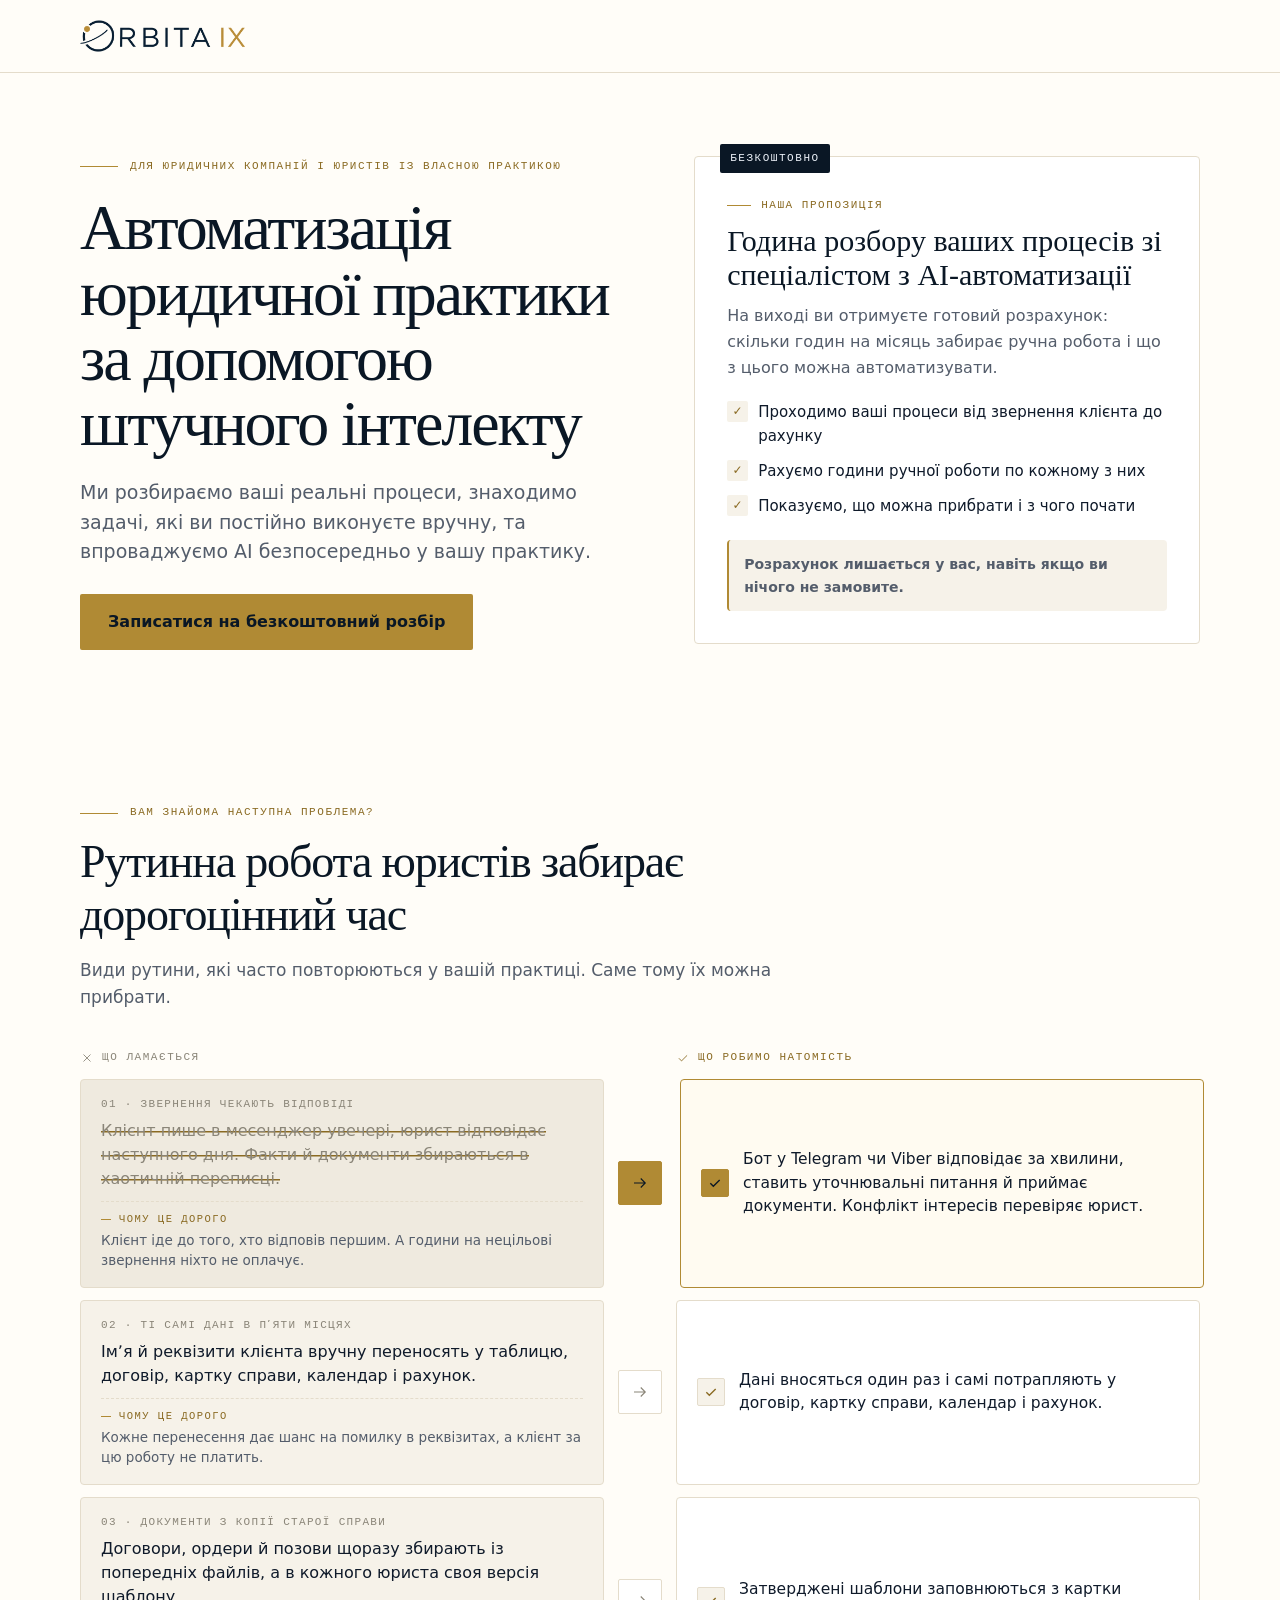
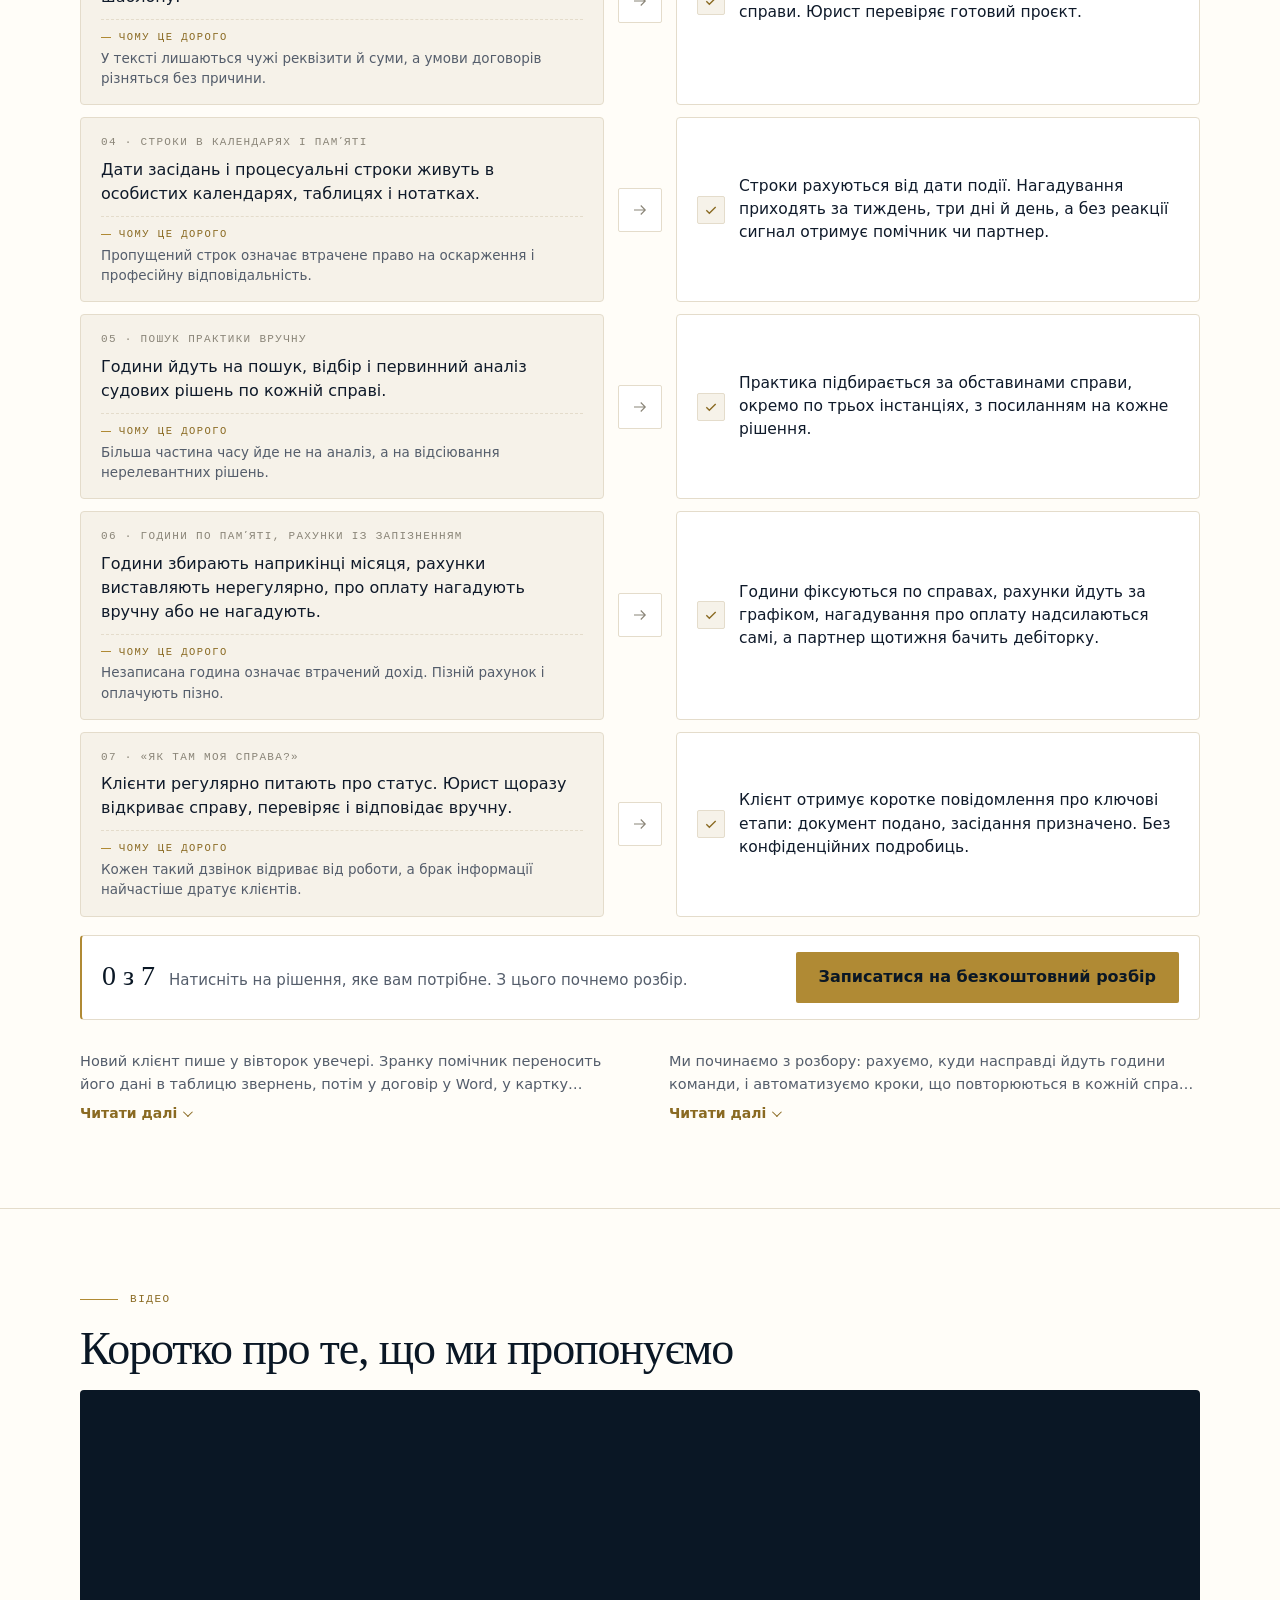
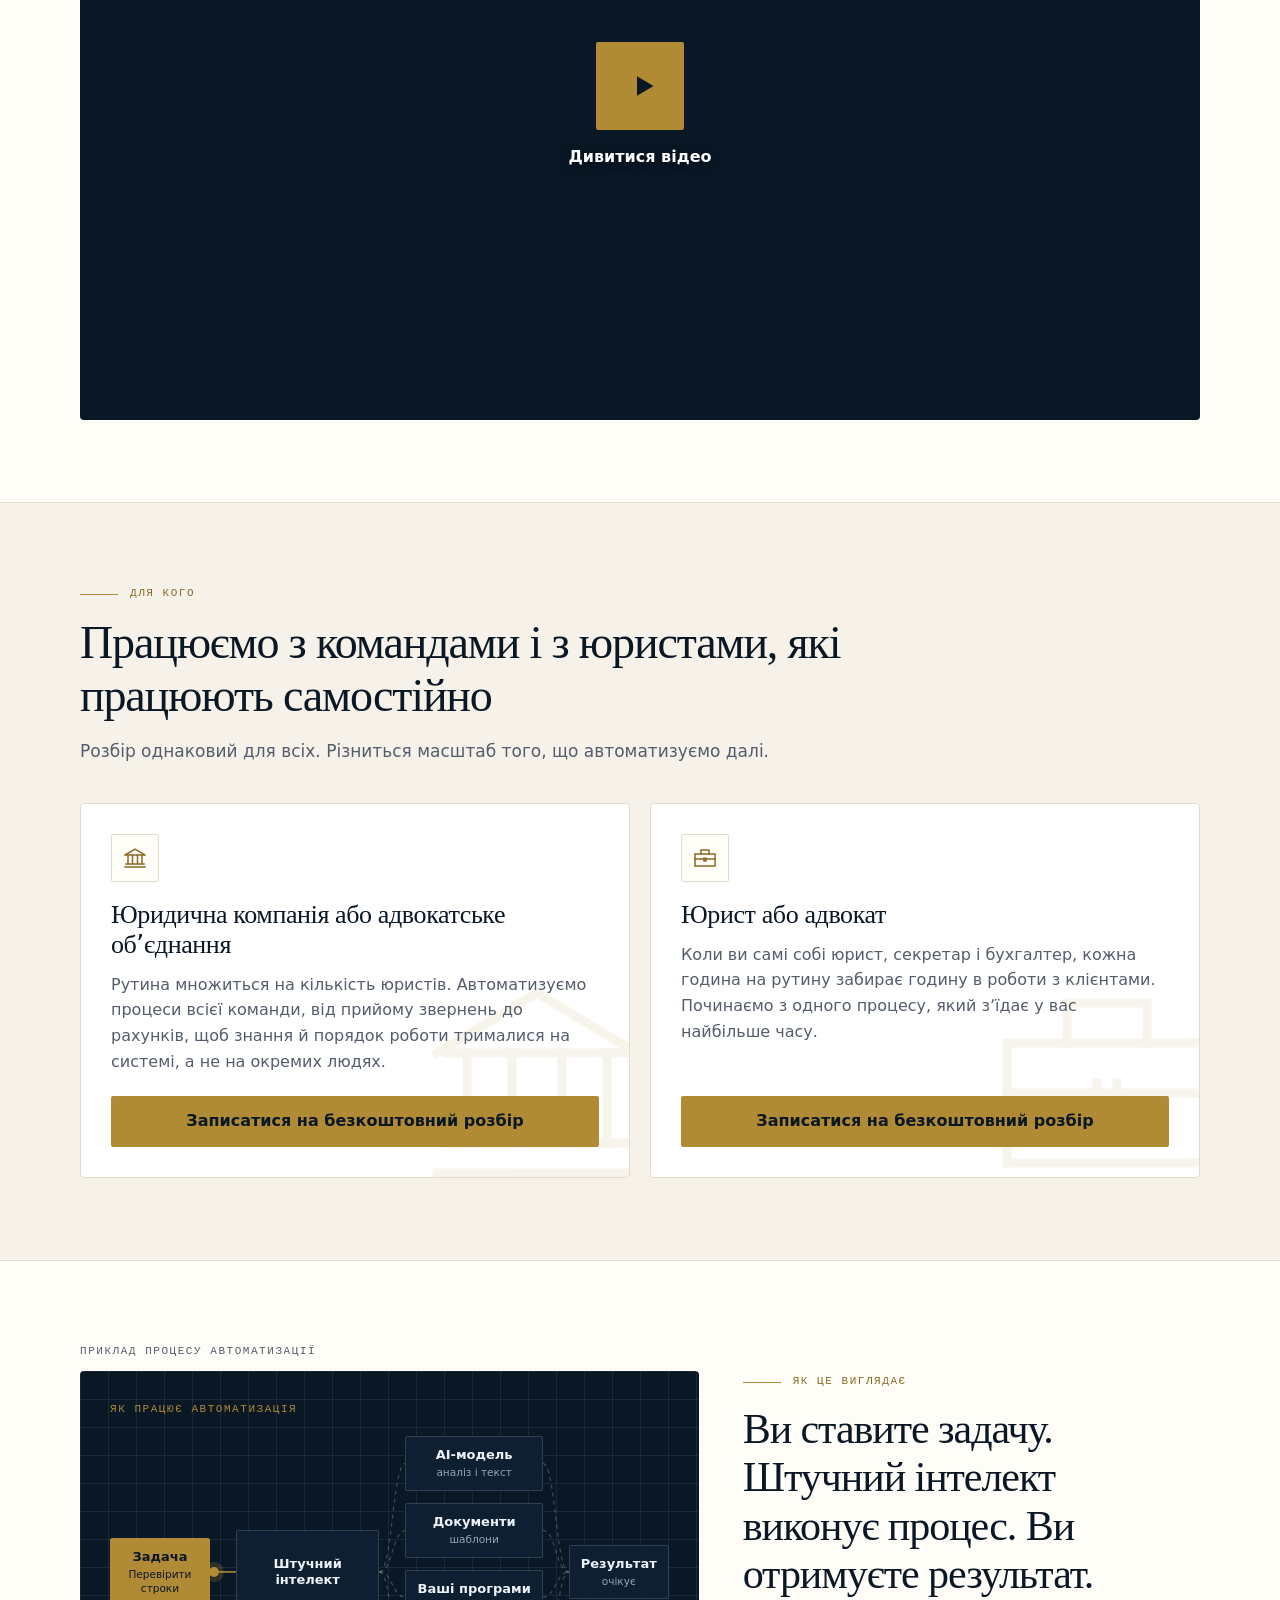
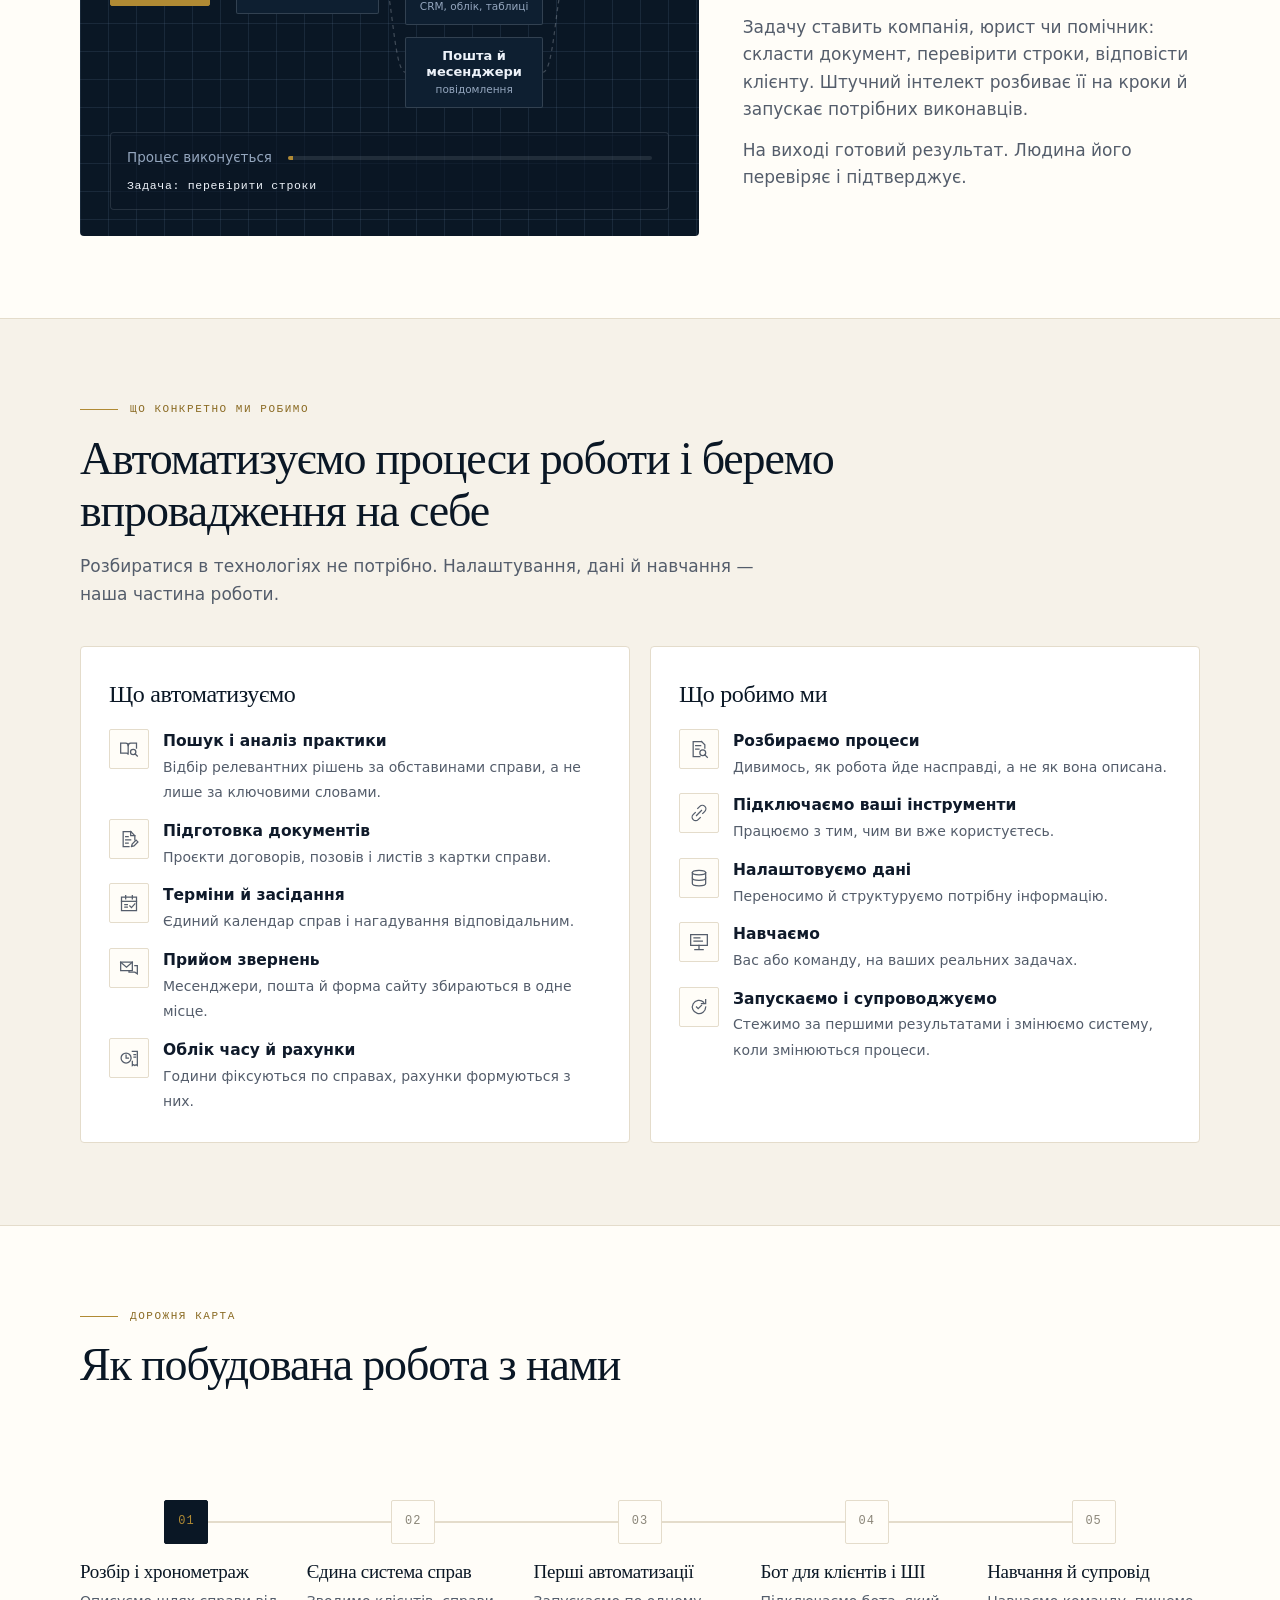
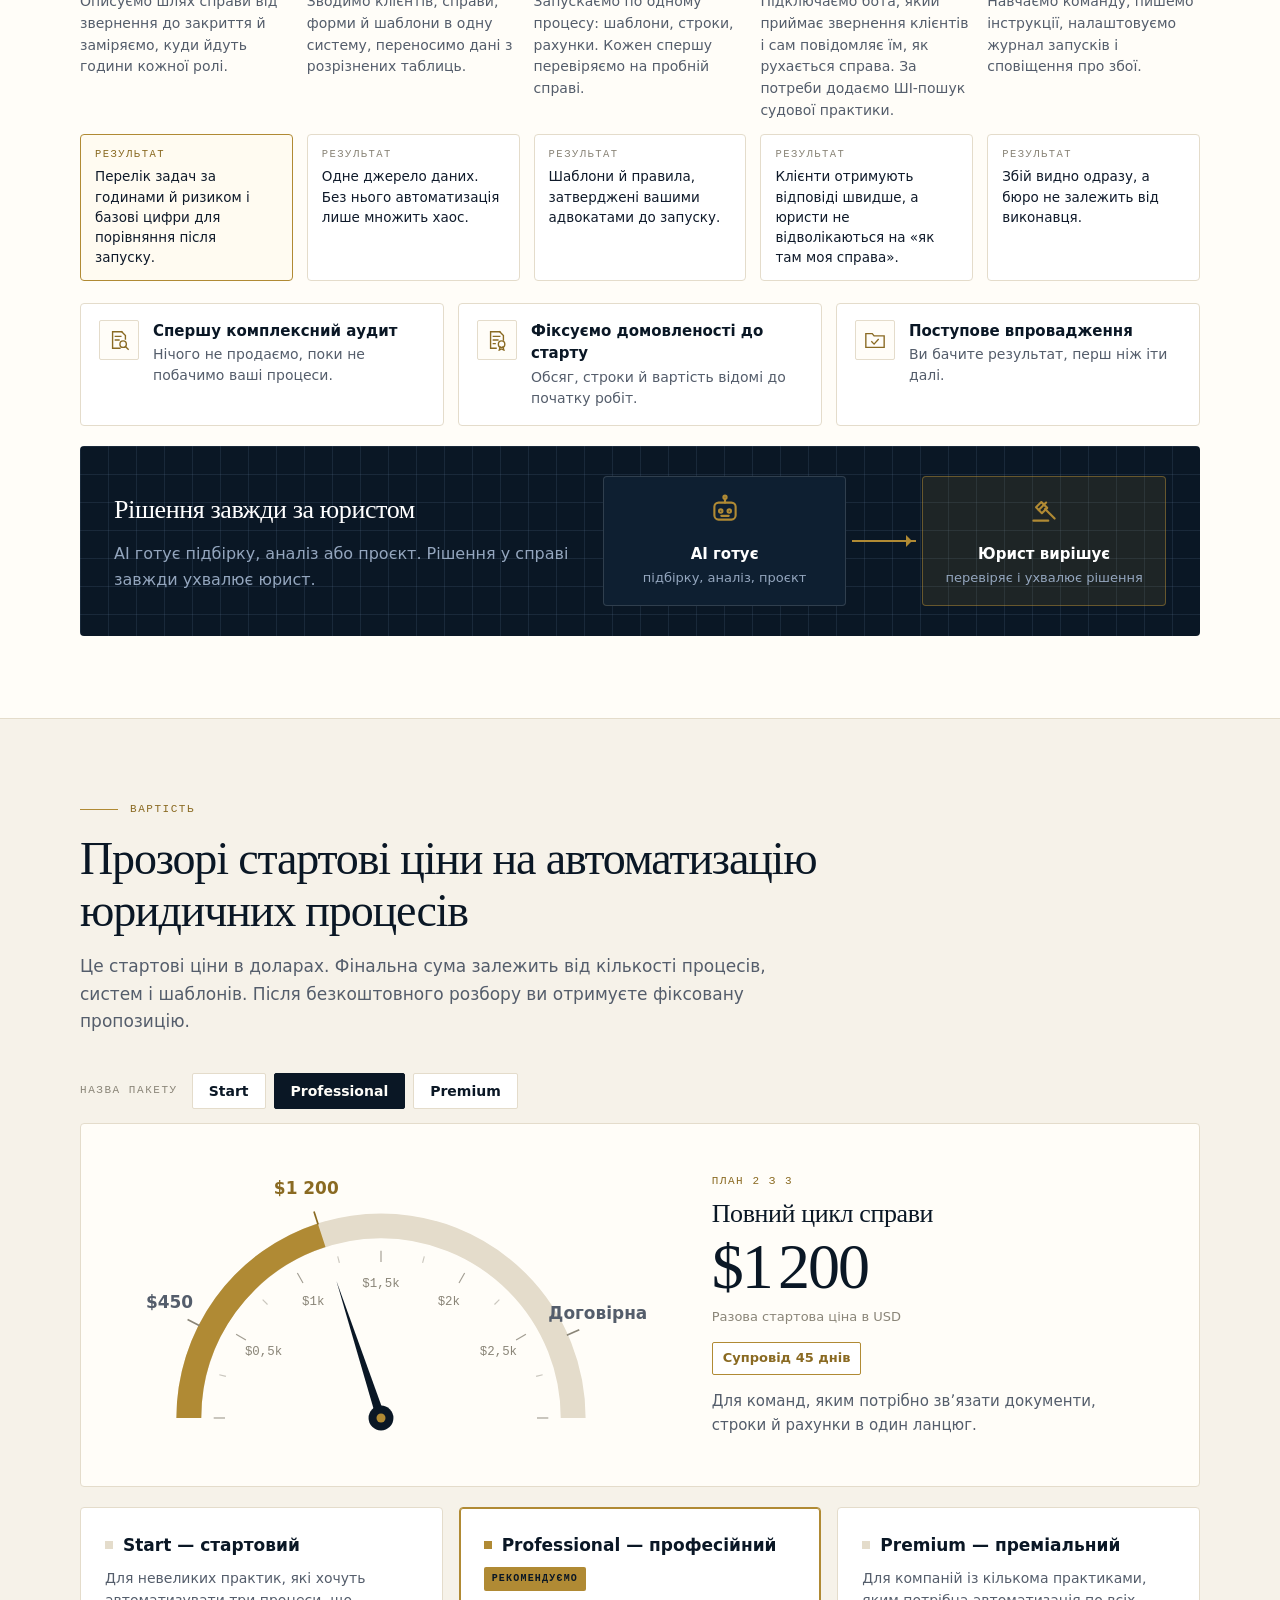
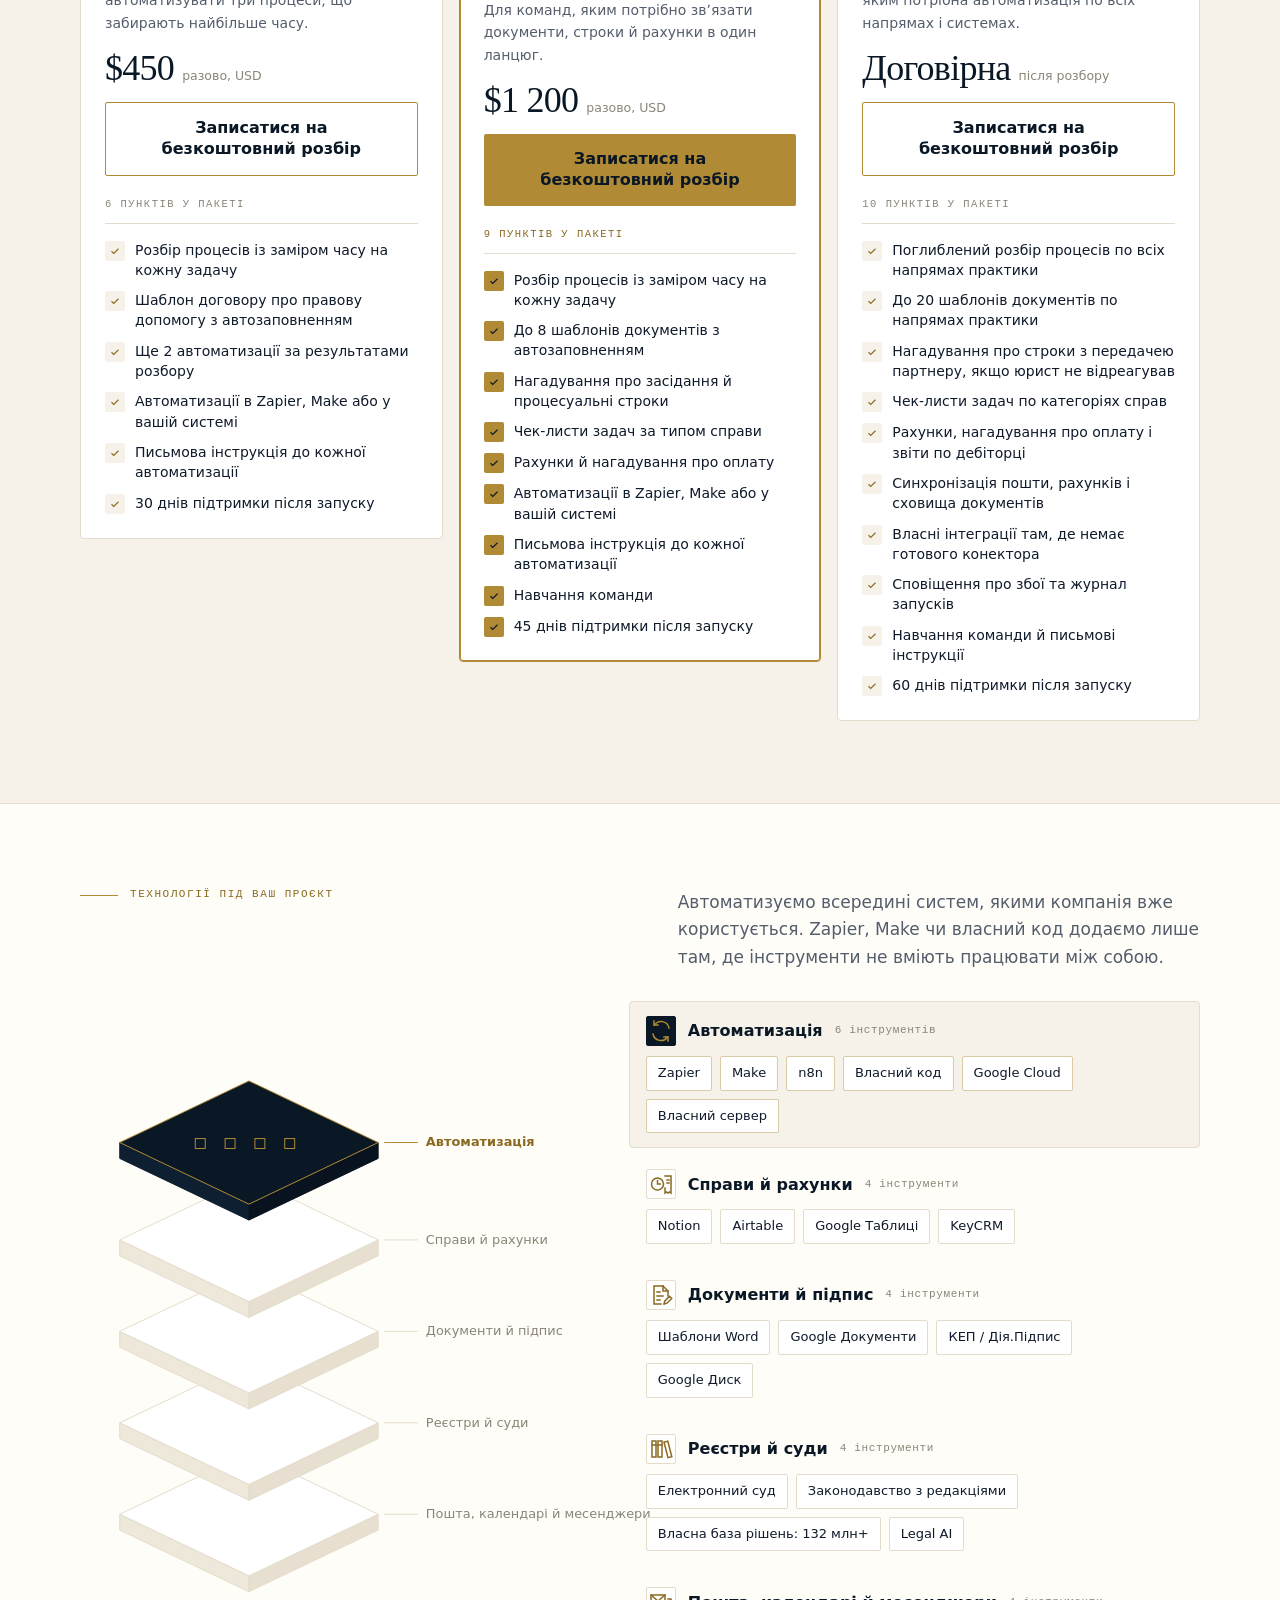
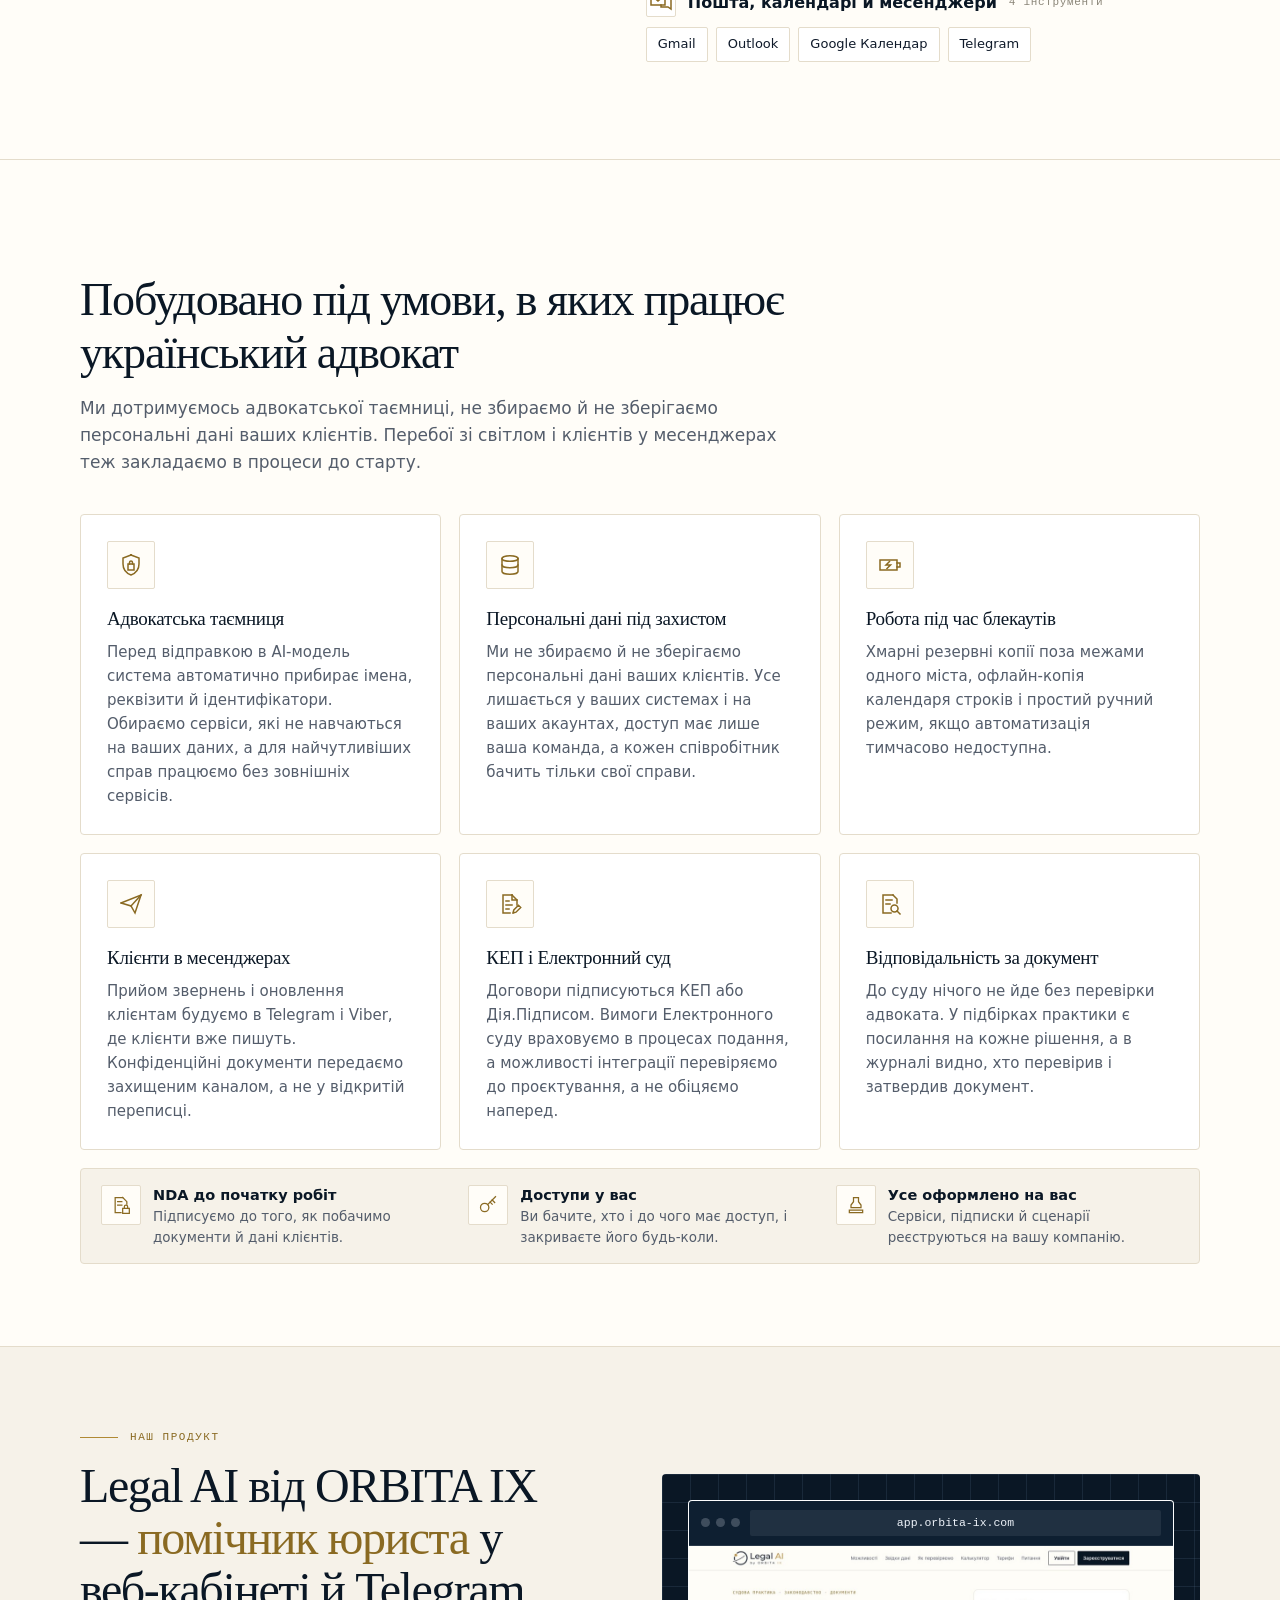
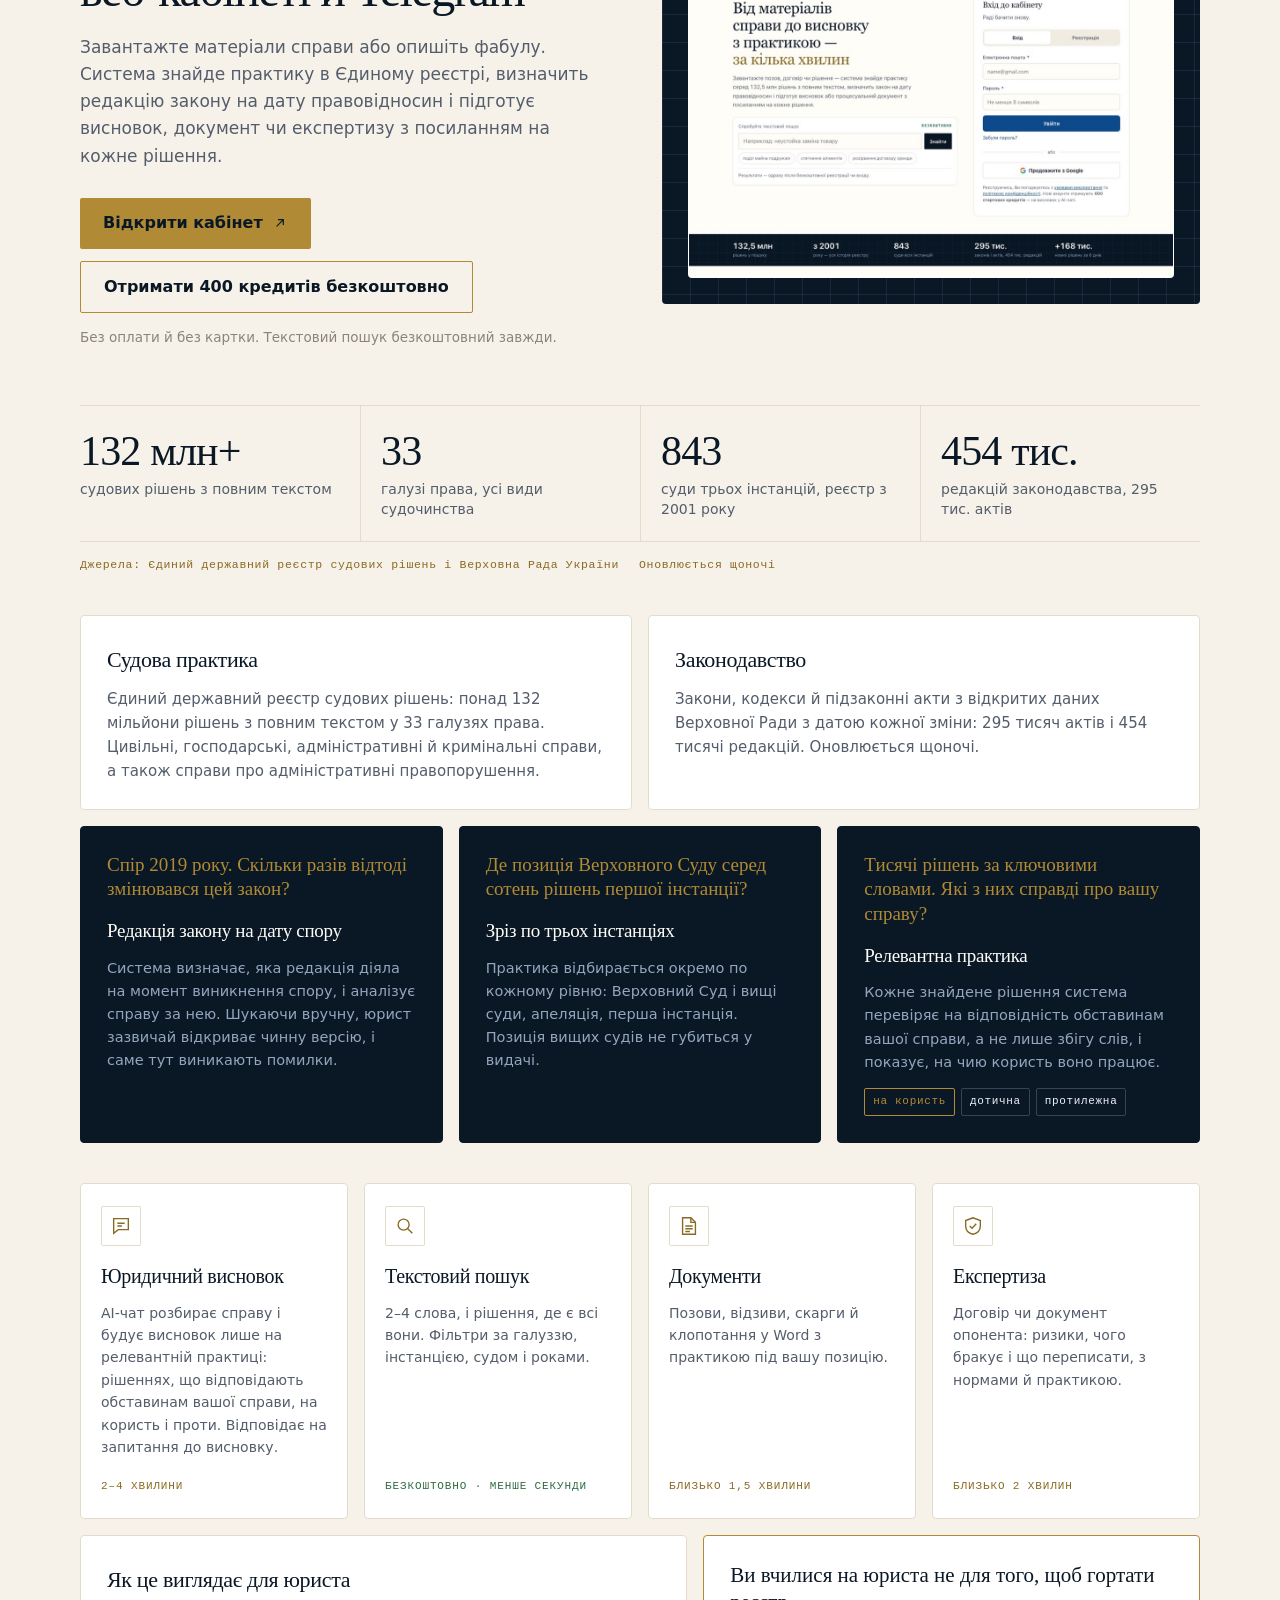
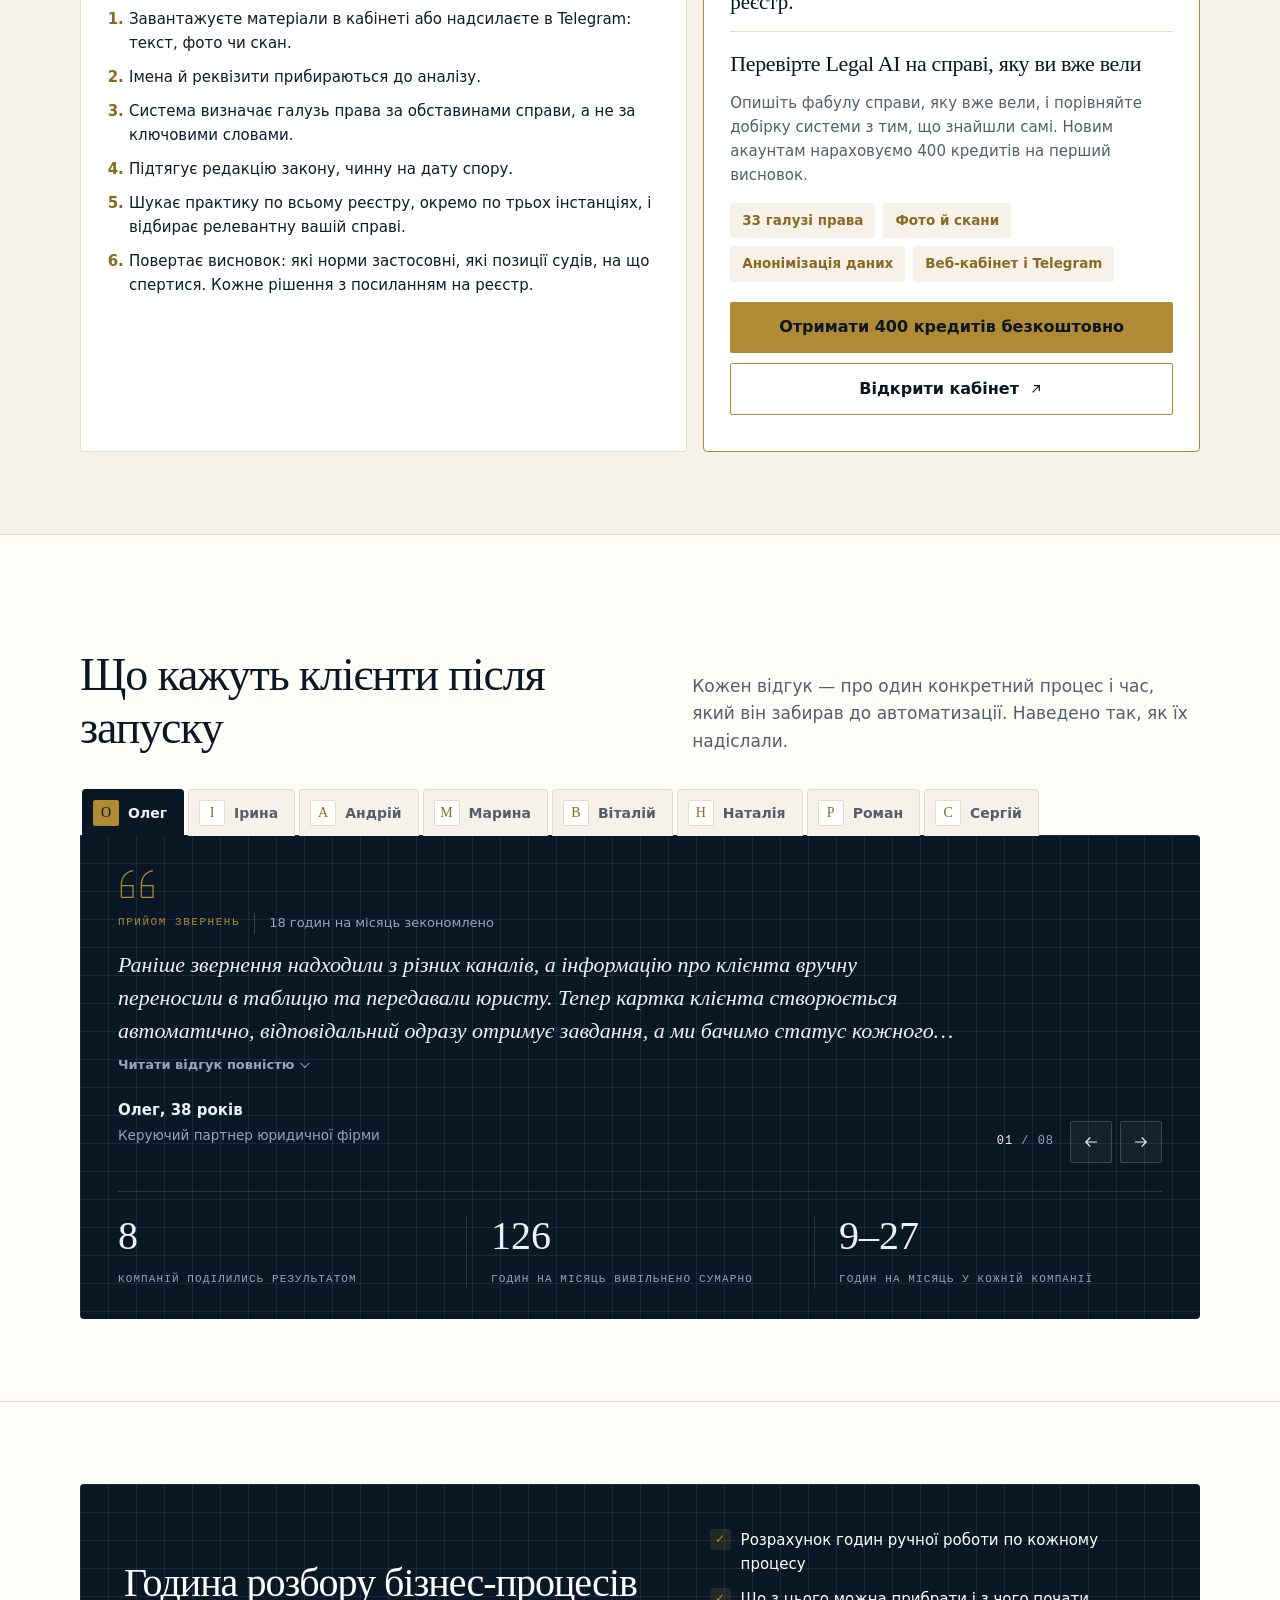
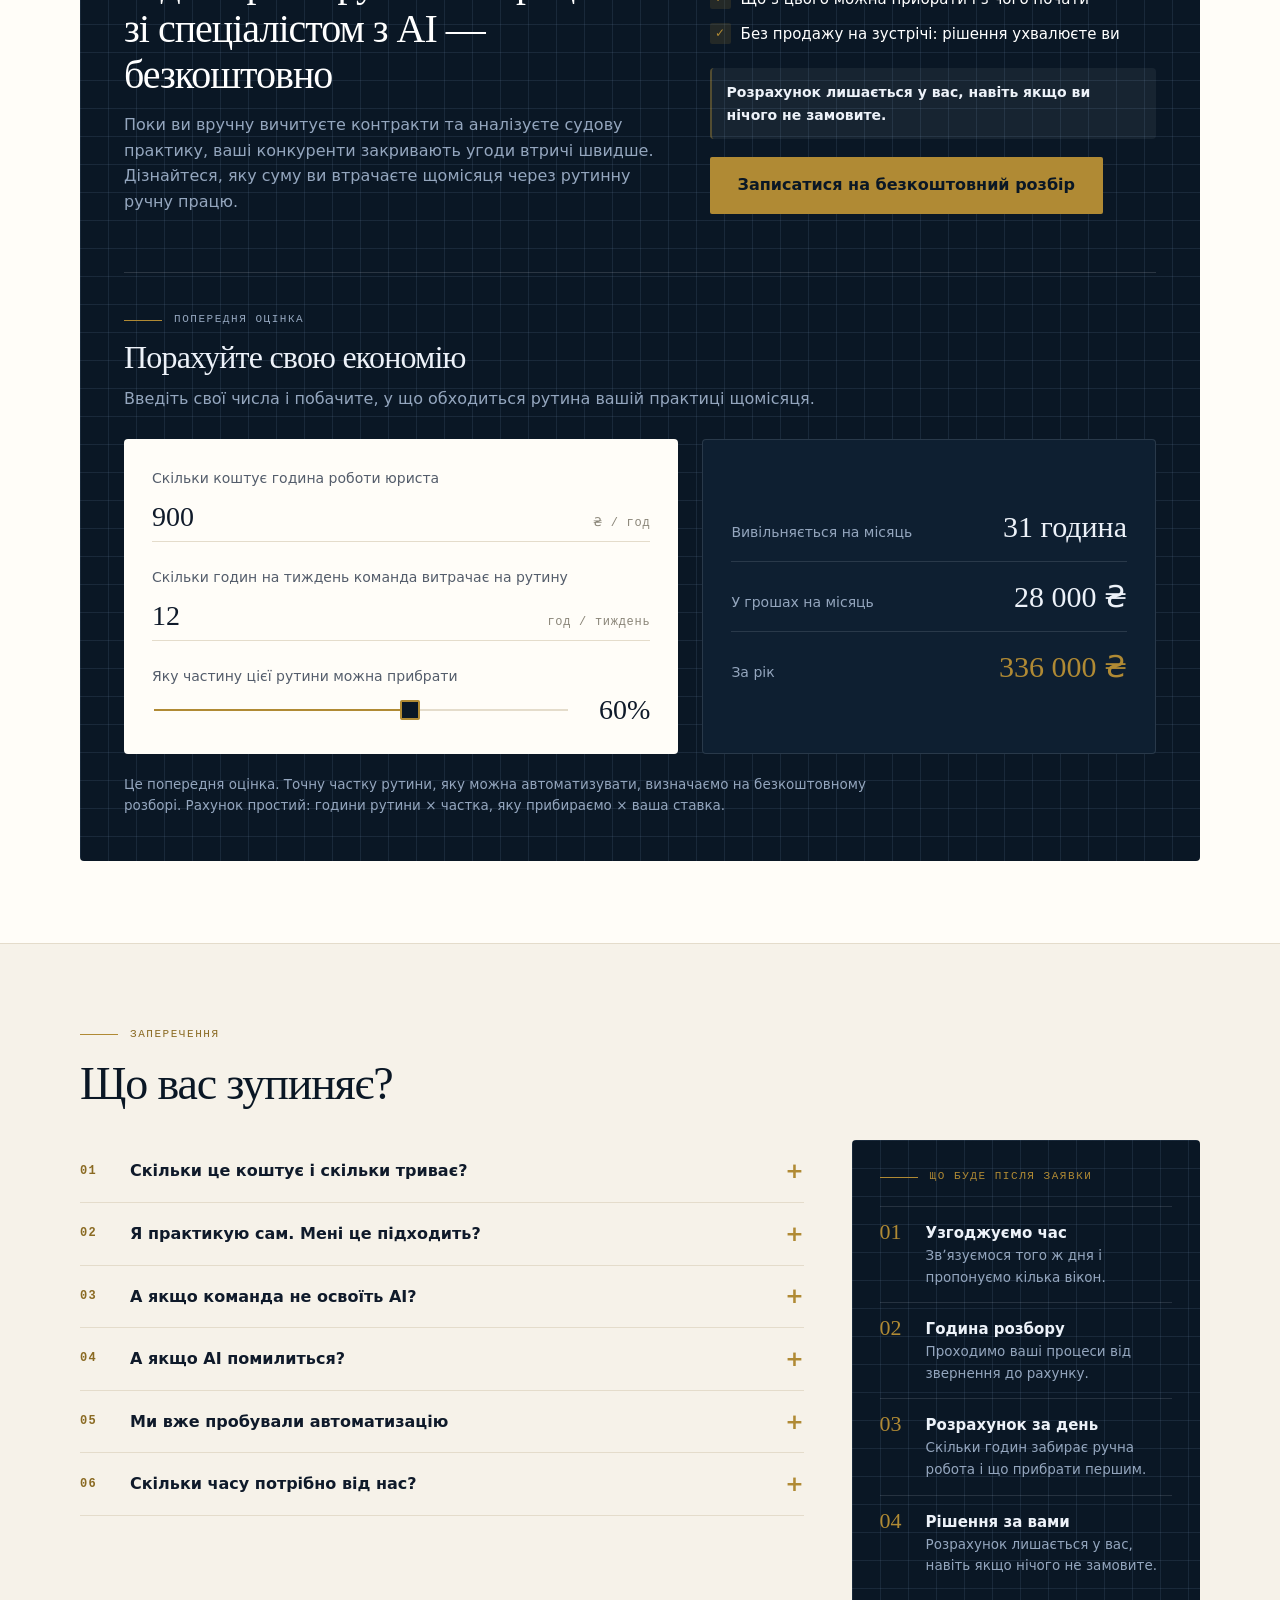
==== commit 4b9a24ad: "Тексти: прибрано «агенції» й «оркестратор», виправлено граматику Правки маркетолога з нової версії i" ====
--- a/public/index.html
+++ b/public/index.html
@@ -36,7 +36,7 @@
     <div>
       <div class="eyebrow">Для юридичних компаній і юристів із власною практикою</div>
       <h1>Автоматизація юридичної практики за допомогою штучного інтелекту</h1>
-      <p class="hero-lead">Ми розбираємо реальні процеси вашої агенції, знаходимо задачі, які команда постійно виконує вручну, та впроваджуємо AI безпосередньо у вашу практику.</p>
+      <p class="hero-lead">Ми розбираємо ваші реальні процеси, знаходимо задачі, які ви постійно виконуєте вручну, та впроваджуємо AI безпосередньо у вашу практику.</p>
       <a class="btn large" href="#contact">Записатися на безкоштовний розбір</a>
       
     </div>
@@ -173,7 +173,7 @@
           <svg class="of-lines" id="ofLines" aria-hidden="true"></svg>
           <span class="of-dot" id="ofDot" aria-hidden="true"></span>
           <div class="of-col of-c1"><div class="of-node of-task" data-k="task"><b>Задача</b><span>Перевірити строки</span></div></div>
-          <div class="of-col of-c2"><div class="of-node of-orch" data-k="orch"><b>Оркестратор</b><span class="of-mono">n8n, Make, Zapier<br>або власний код</span></div></div>
+          <div class="of-col of-c2"><div class="of-node of-orch" data-k="orch"><b>Штучний інтелект</b></div></div>
           <div class="of-col of-c3">
             <div class="of-node of-ex" data-k="ai"><b>AI-модель</b><span>аналіз і текст</span></div>
             <div class="of-node of-ex" data-k="doc"><b>Документи</b><span>шаблони</span></div>
@@ -191,10 +191,10 @@
     </div>
     <div class="demo-text">
       <div class="kicker">Як це виглядає</div>
-      <h2>Ви ставите задачу. Оркестратор виконує процес. Ви отримуєте результат.</h2>
-      <p>Задачу ставить компанія, юрист чи помічник: скласти документ, перевірити строки, відповісти клієнту. Оркестратор розбиває її на кроки й запускає потрібних виконавців.</p>
+      <h2>Ви ставите задачу. Штучний інтелект виконує процес. Ви отримуєте результат.</h2>
+      <p>Задачу ставить компанія, юрист чи помічник: скласти документ, перевірити строки, відповісти клієнту. Штучний інтелект розбиває її на кроки й запускає потрібних виконавців.</p>
       <p>На виході готовий результат. Людина його перевіряє і підтверджує.</p>
-      <p class="of-note">Оркестратор будуємо на n8n, Make, Zapier або власному коді, залежно від ваших систем.</p>
+      
     </div>
   </div>
 </section>
@@ -872,7 +872,7 @@
     var NS = 'http://www.w3.org/2000/svg';
     var TXT = {
       task: 'Задача: перевірити строки',
-      orch: 'Оркестратор розбиває задачу на кроки',
+      orch: 'Штучний інтелект розбиває задачу на кроки',
       ex: ['Працює: AI-модель · читає ухвалу й рахує строк', 'Працює: Документи · готує чернетку за шаблоном',
            'Працює: Ваші програми · вносить строк у календар і CRM', 'Працює: Пошта й месенджери · надсилає нагадування юристу'],
       res: 'Готово: строк у календарі, юрист отримав нагадування'
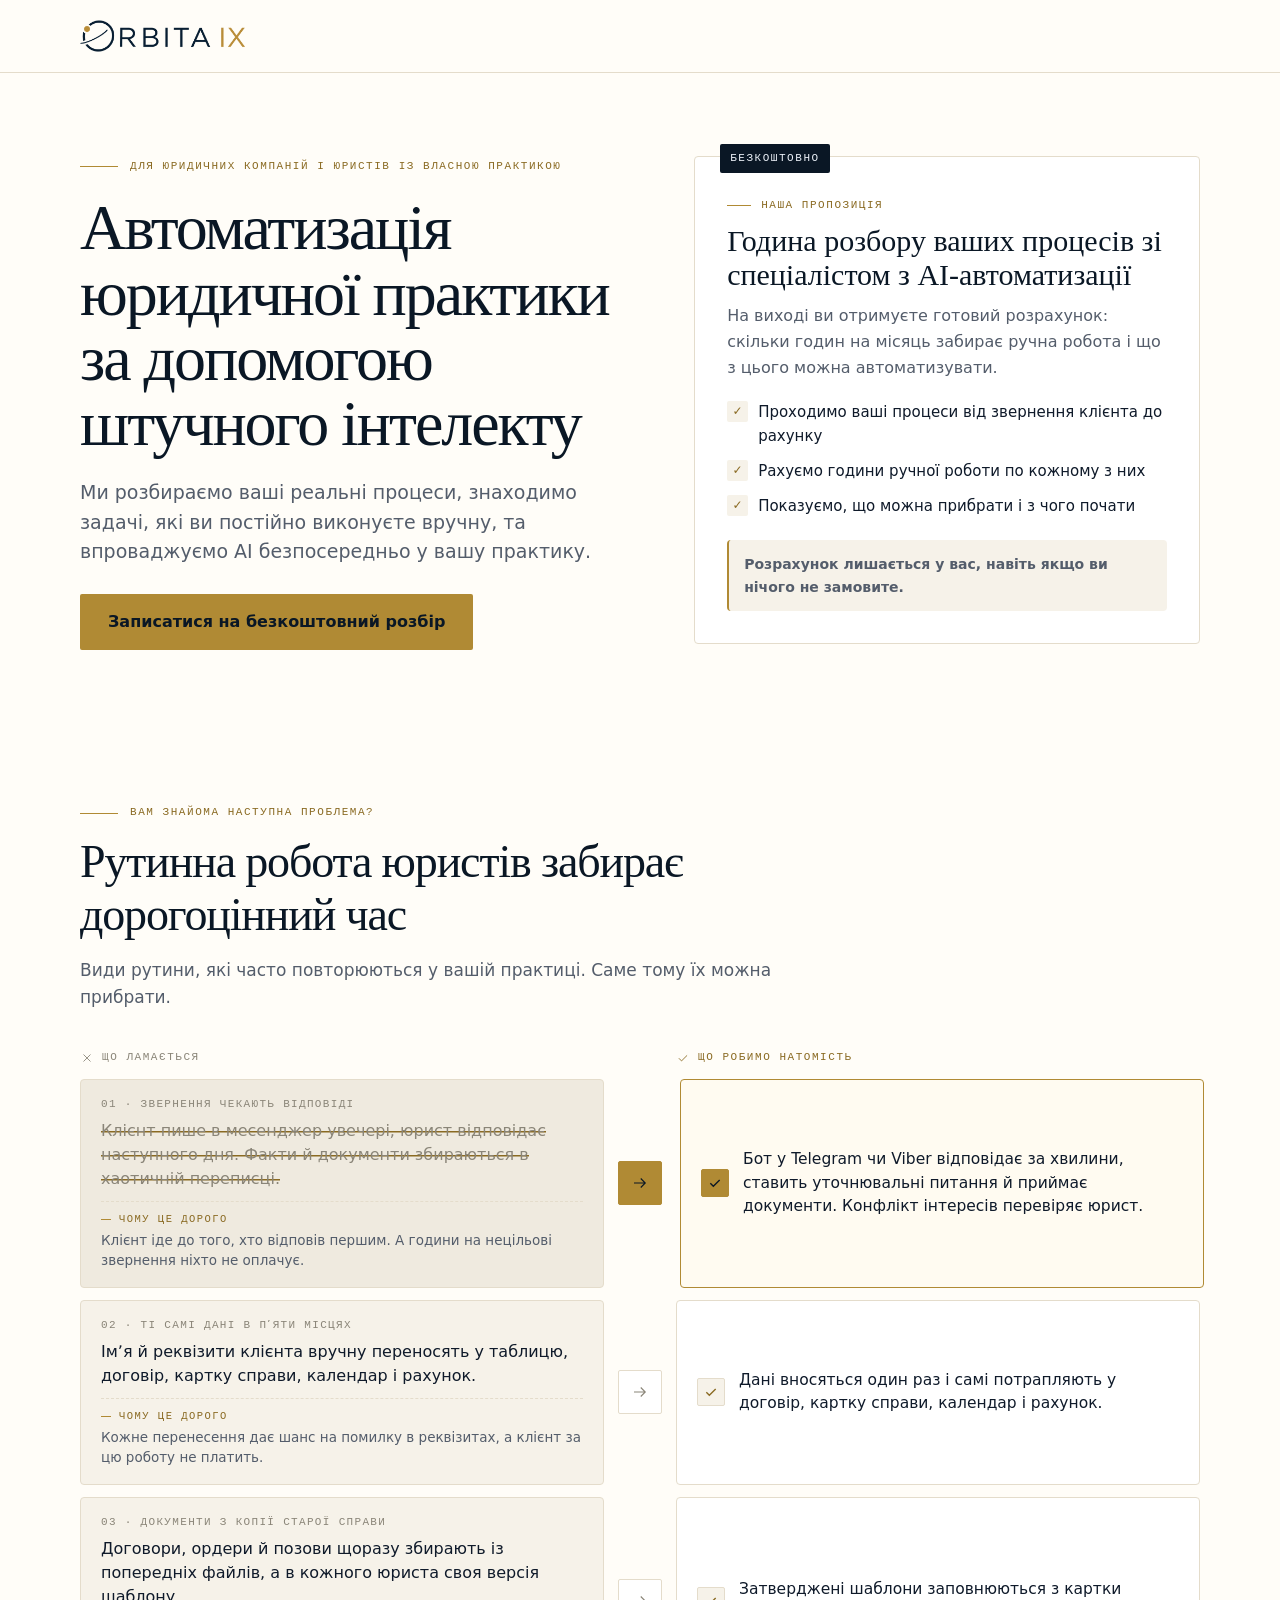
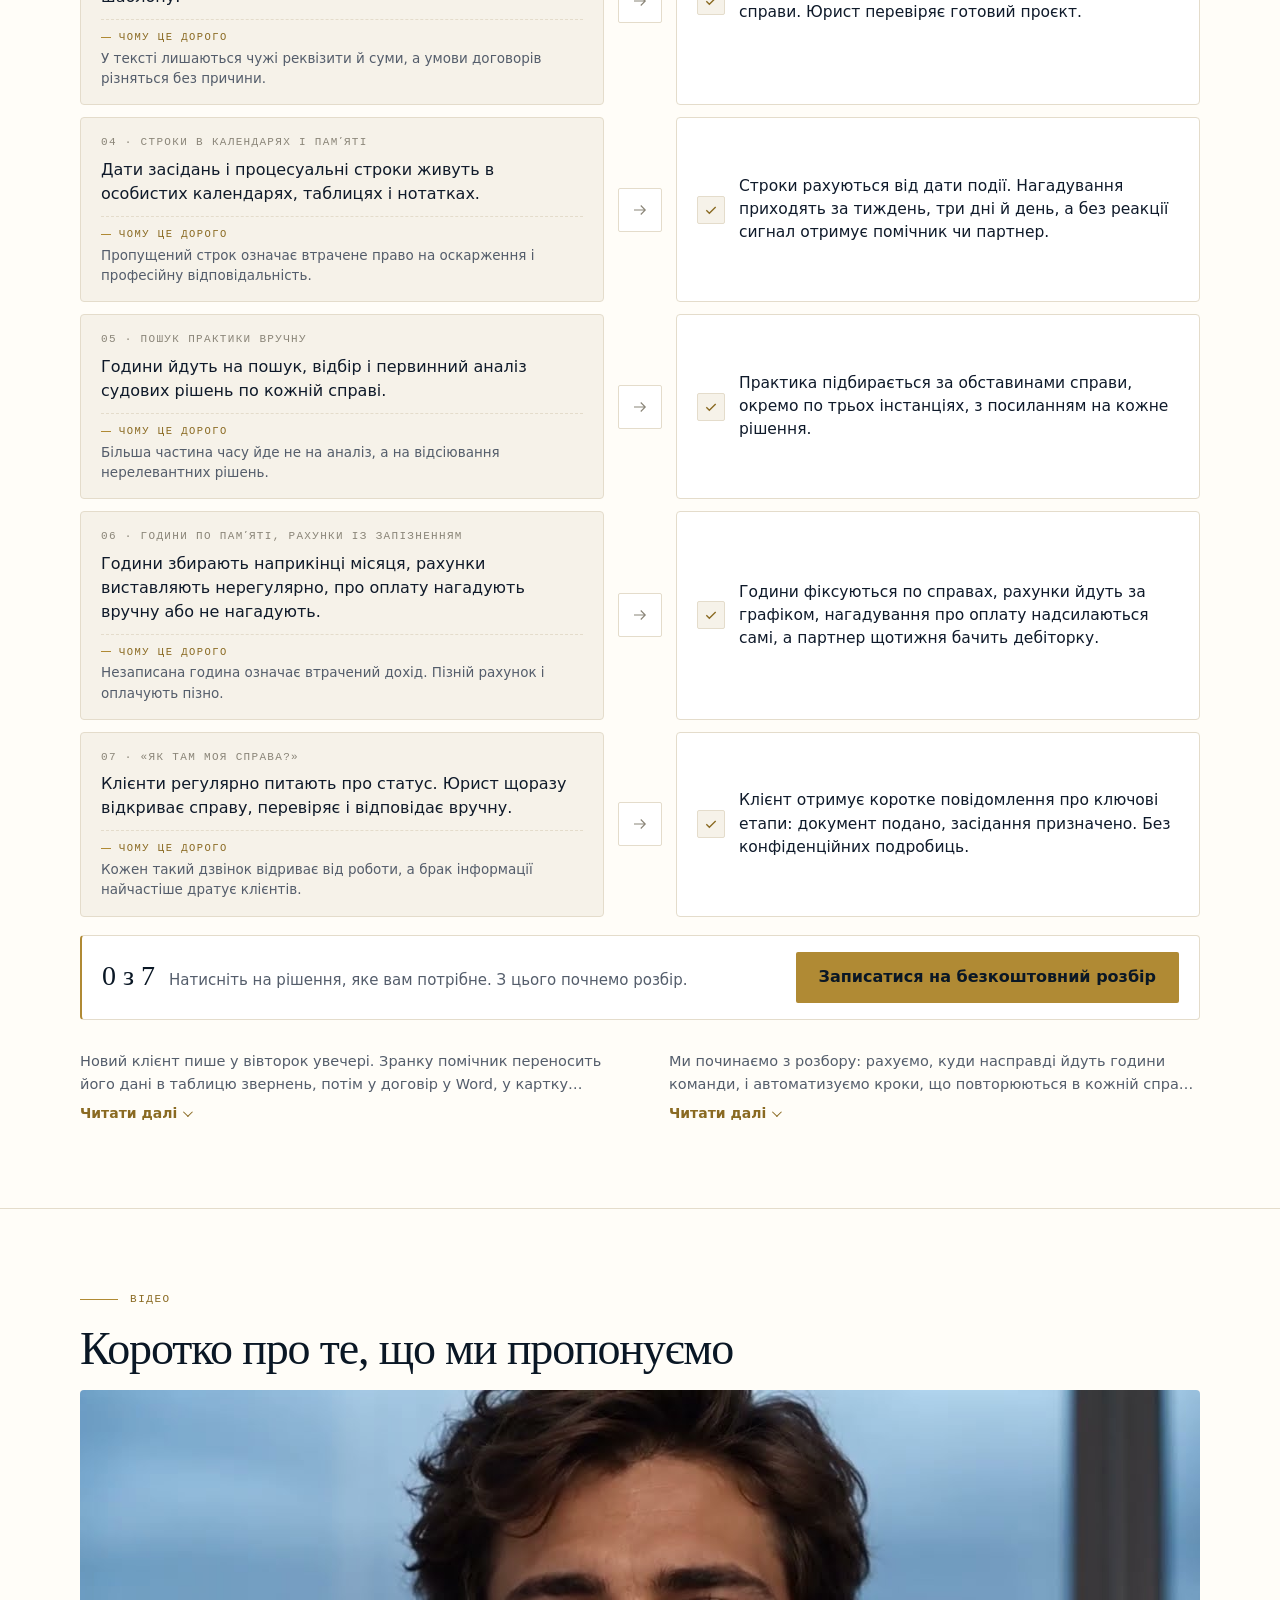
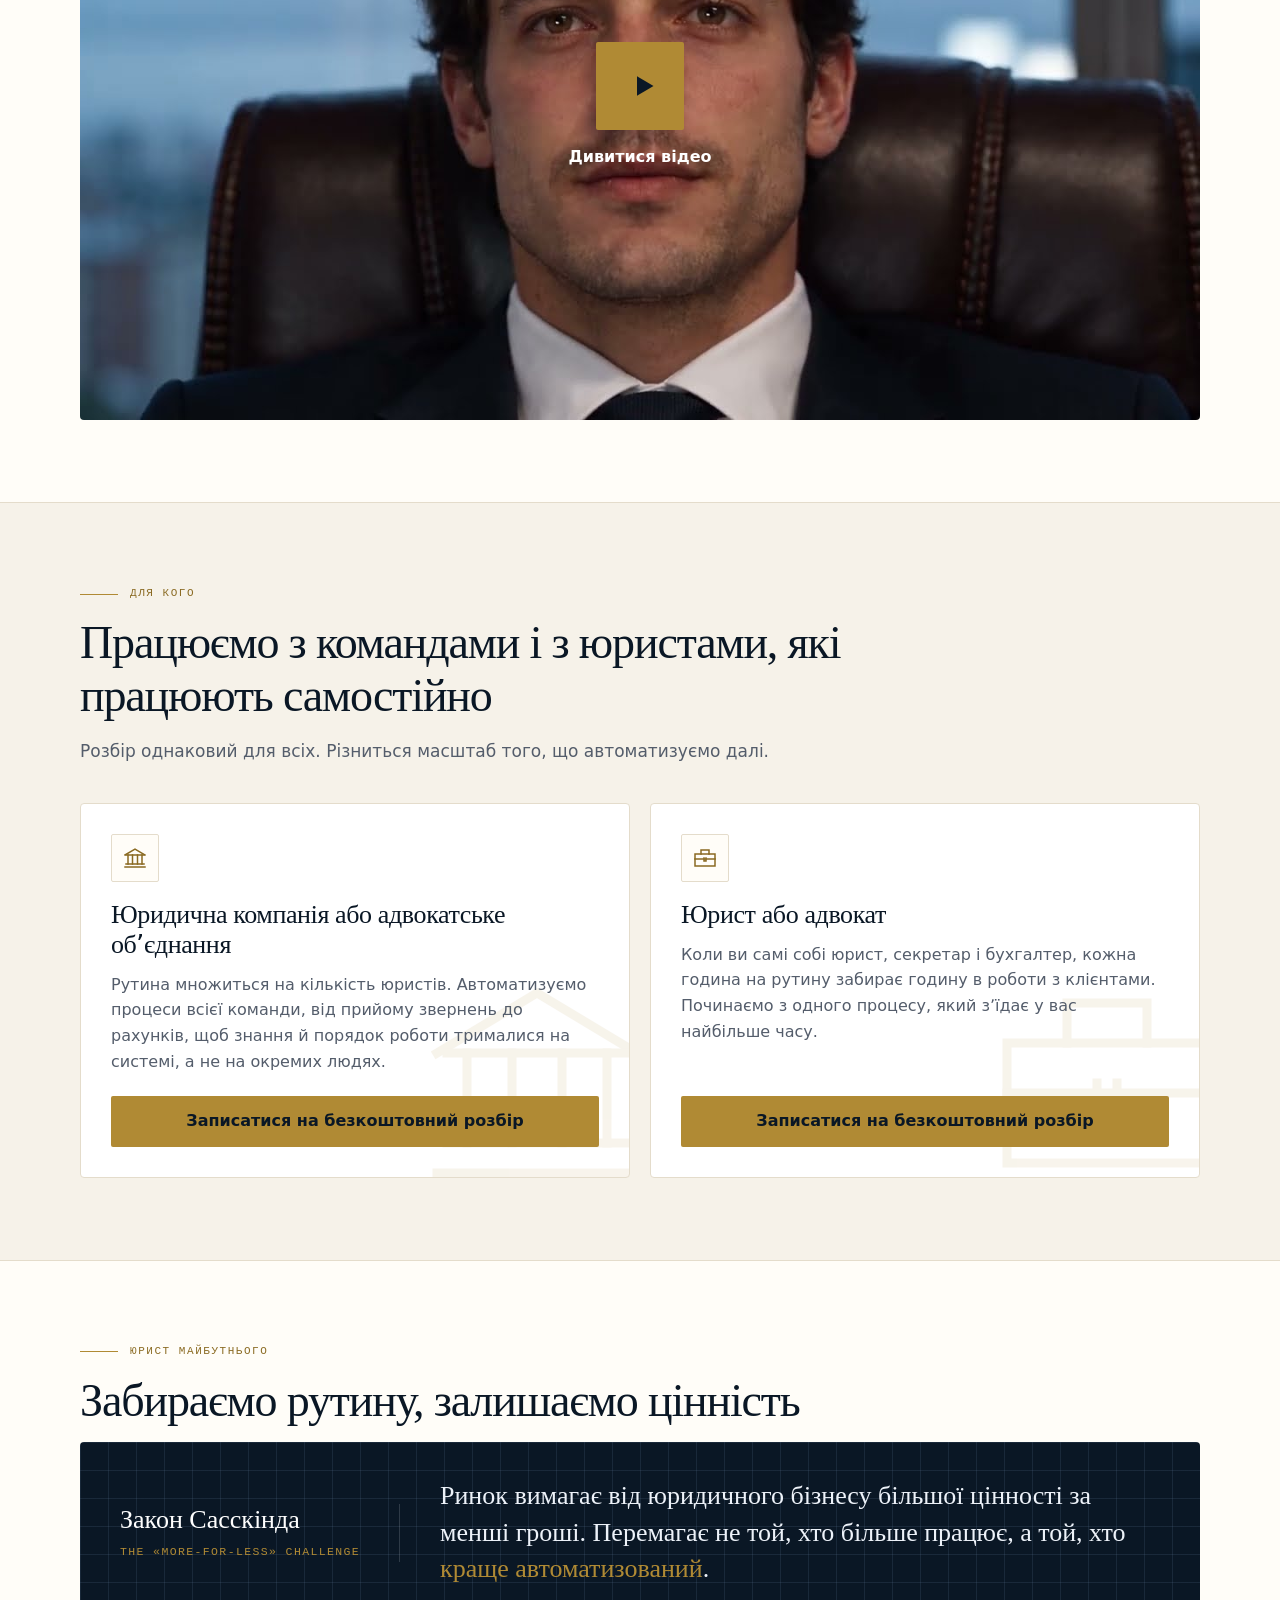
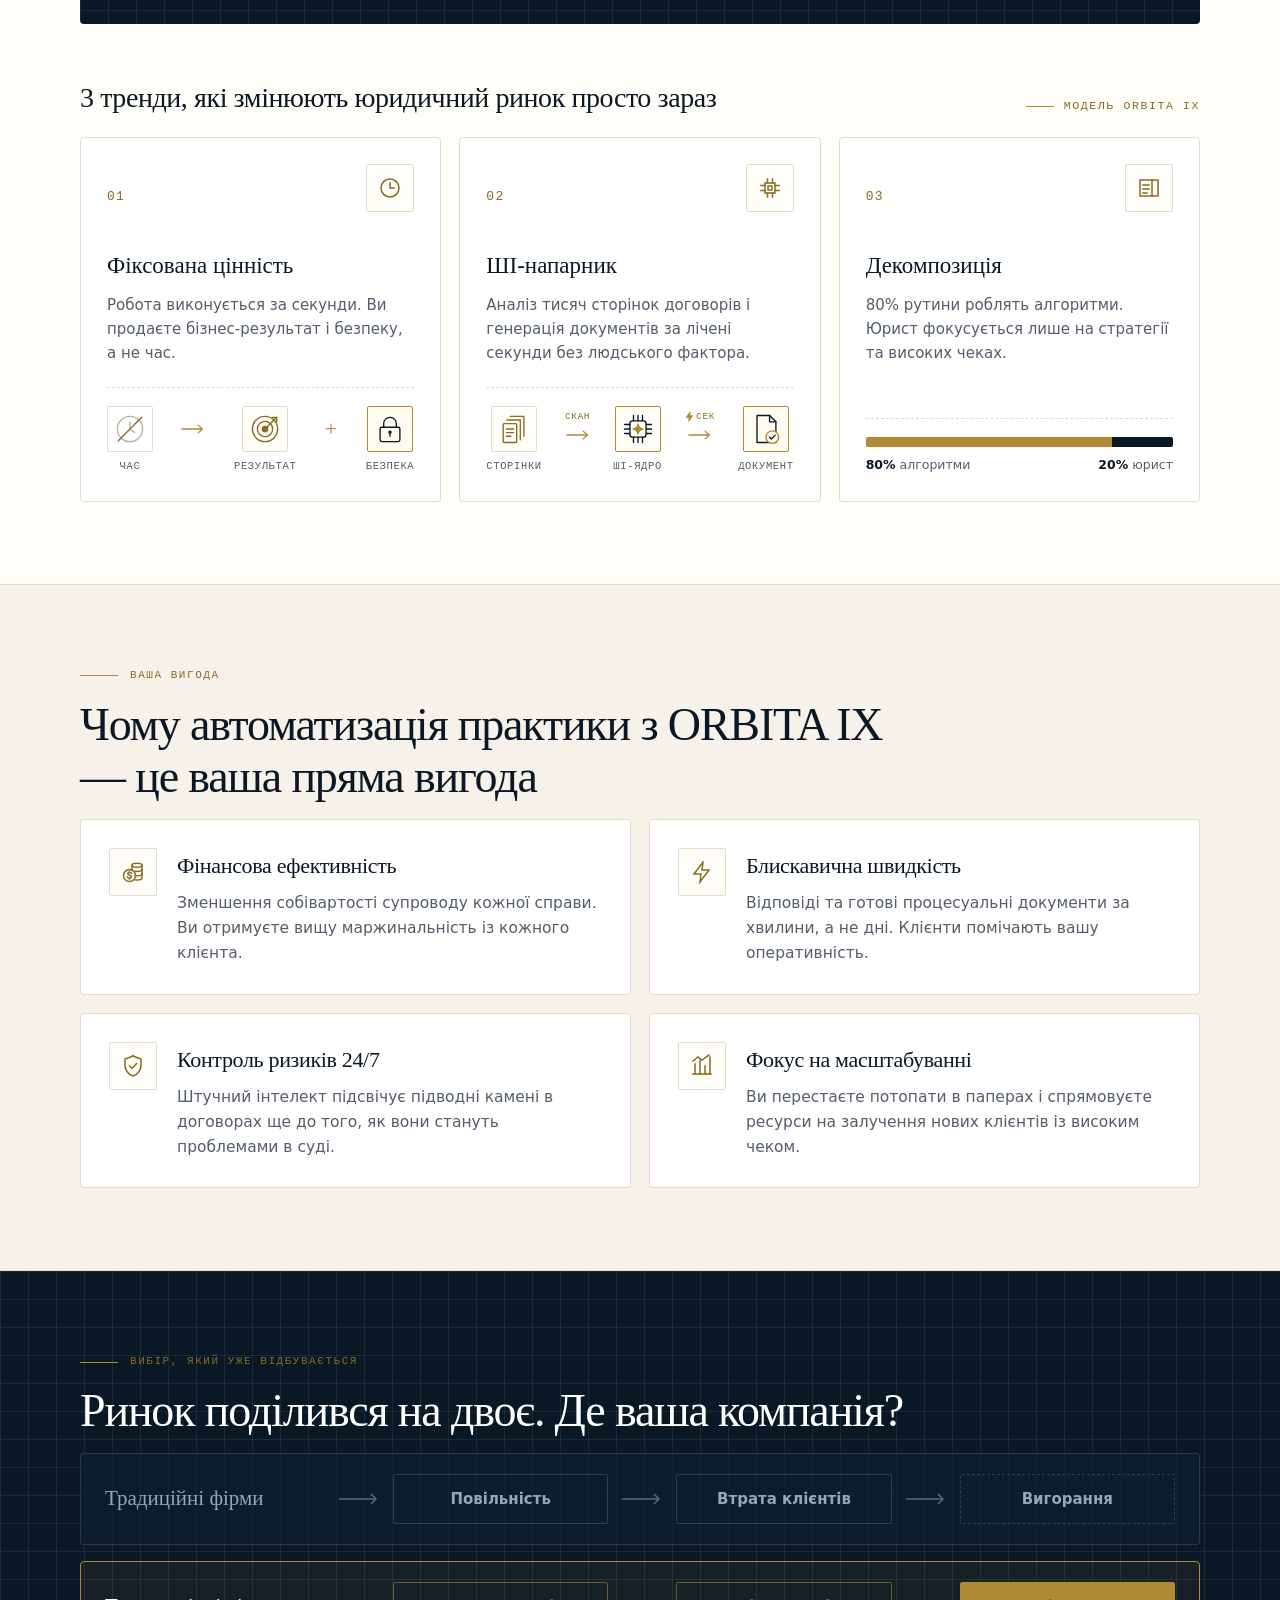
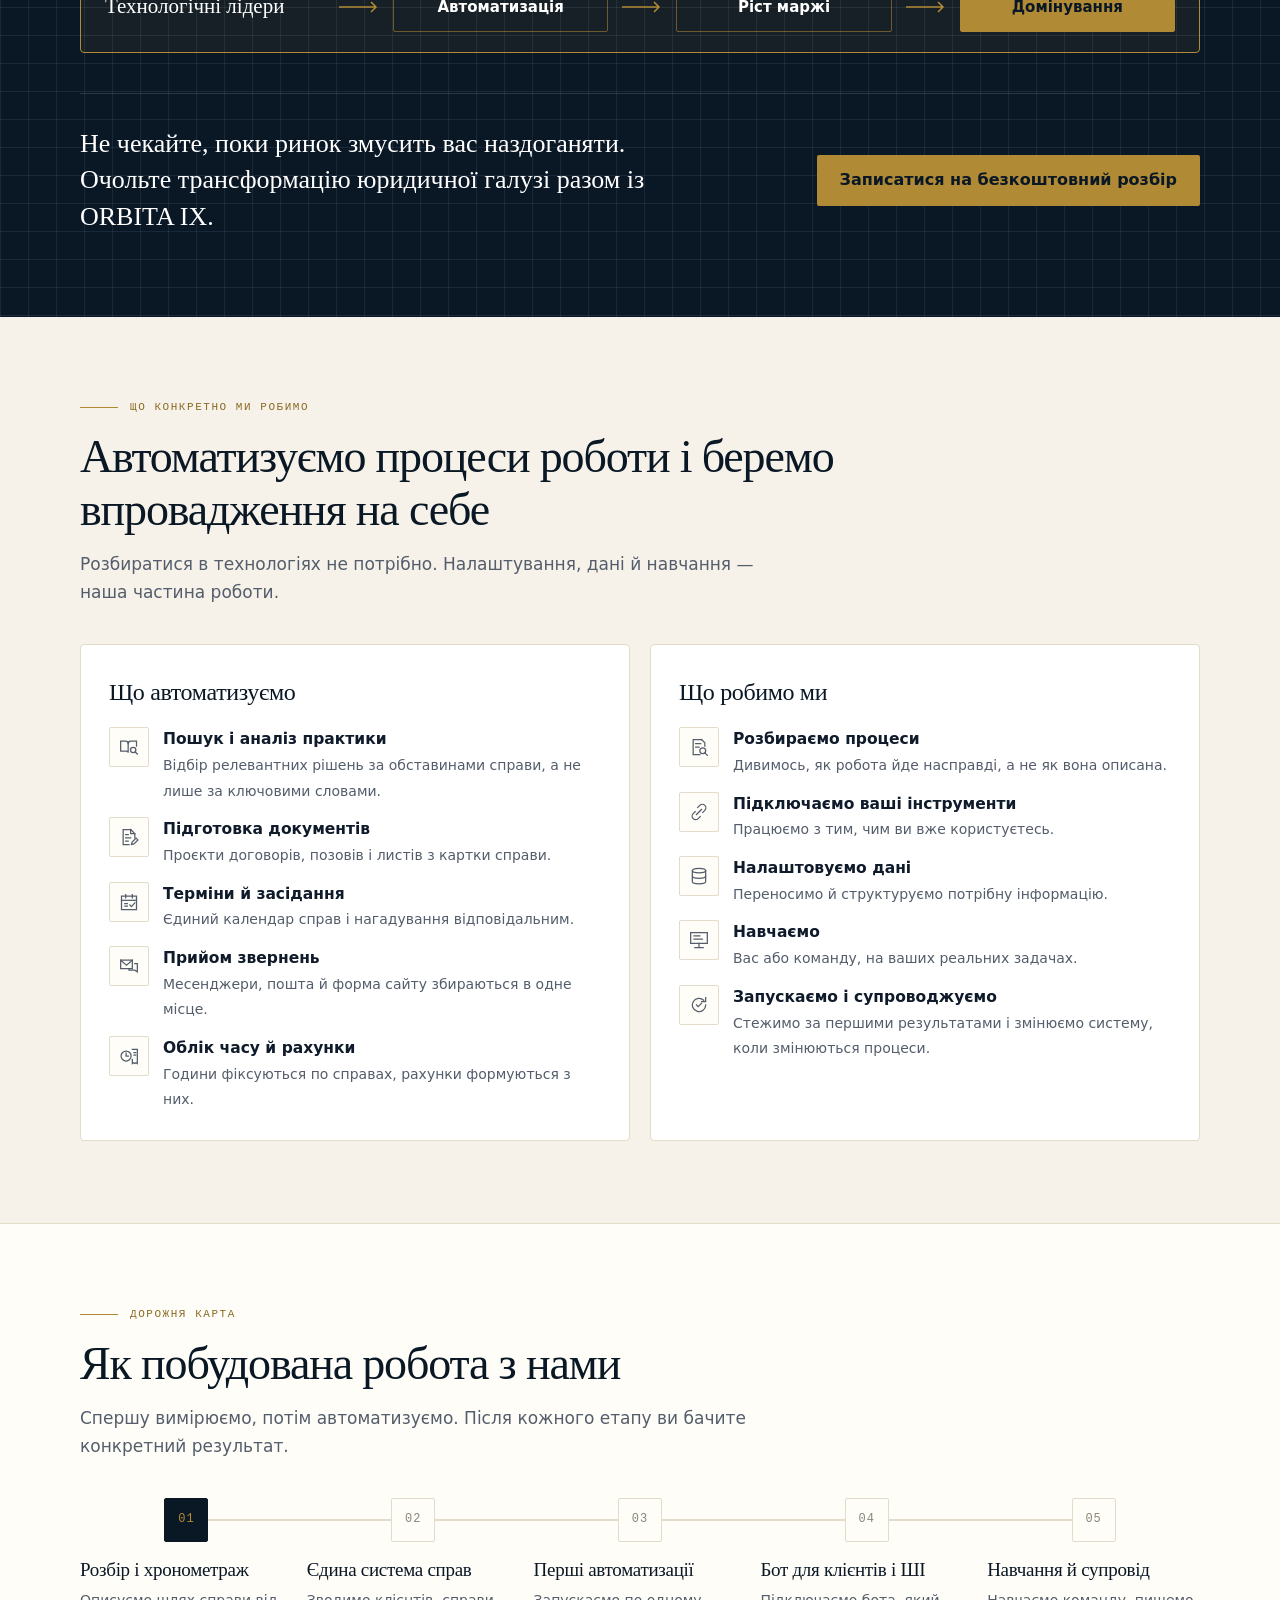
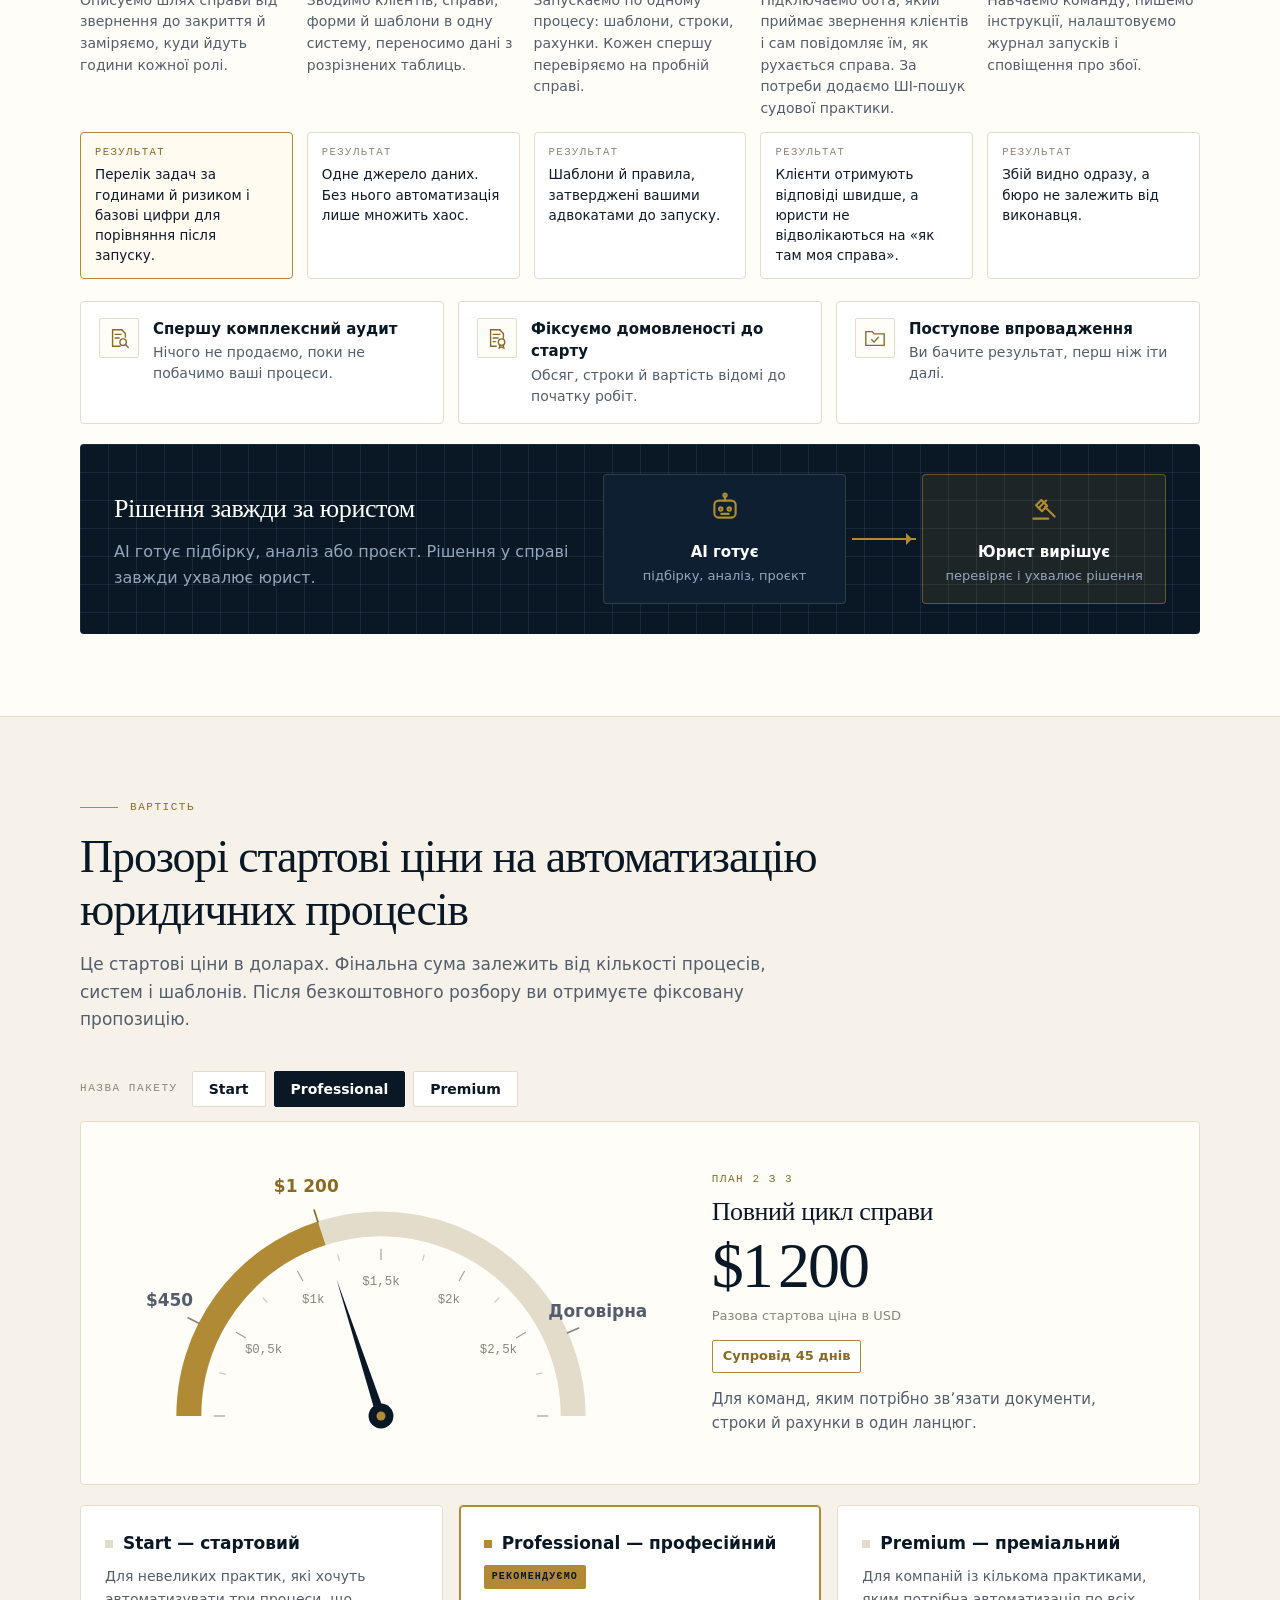
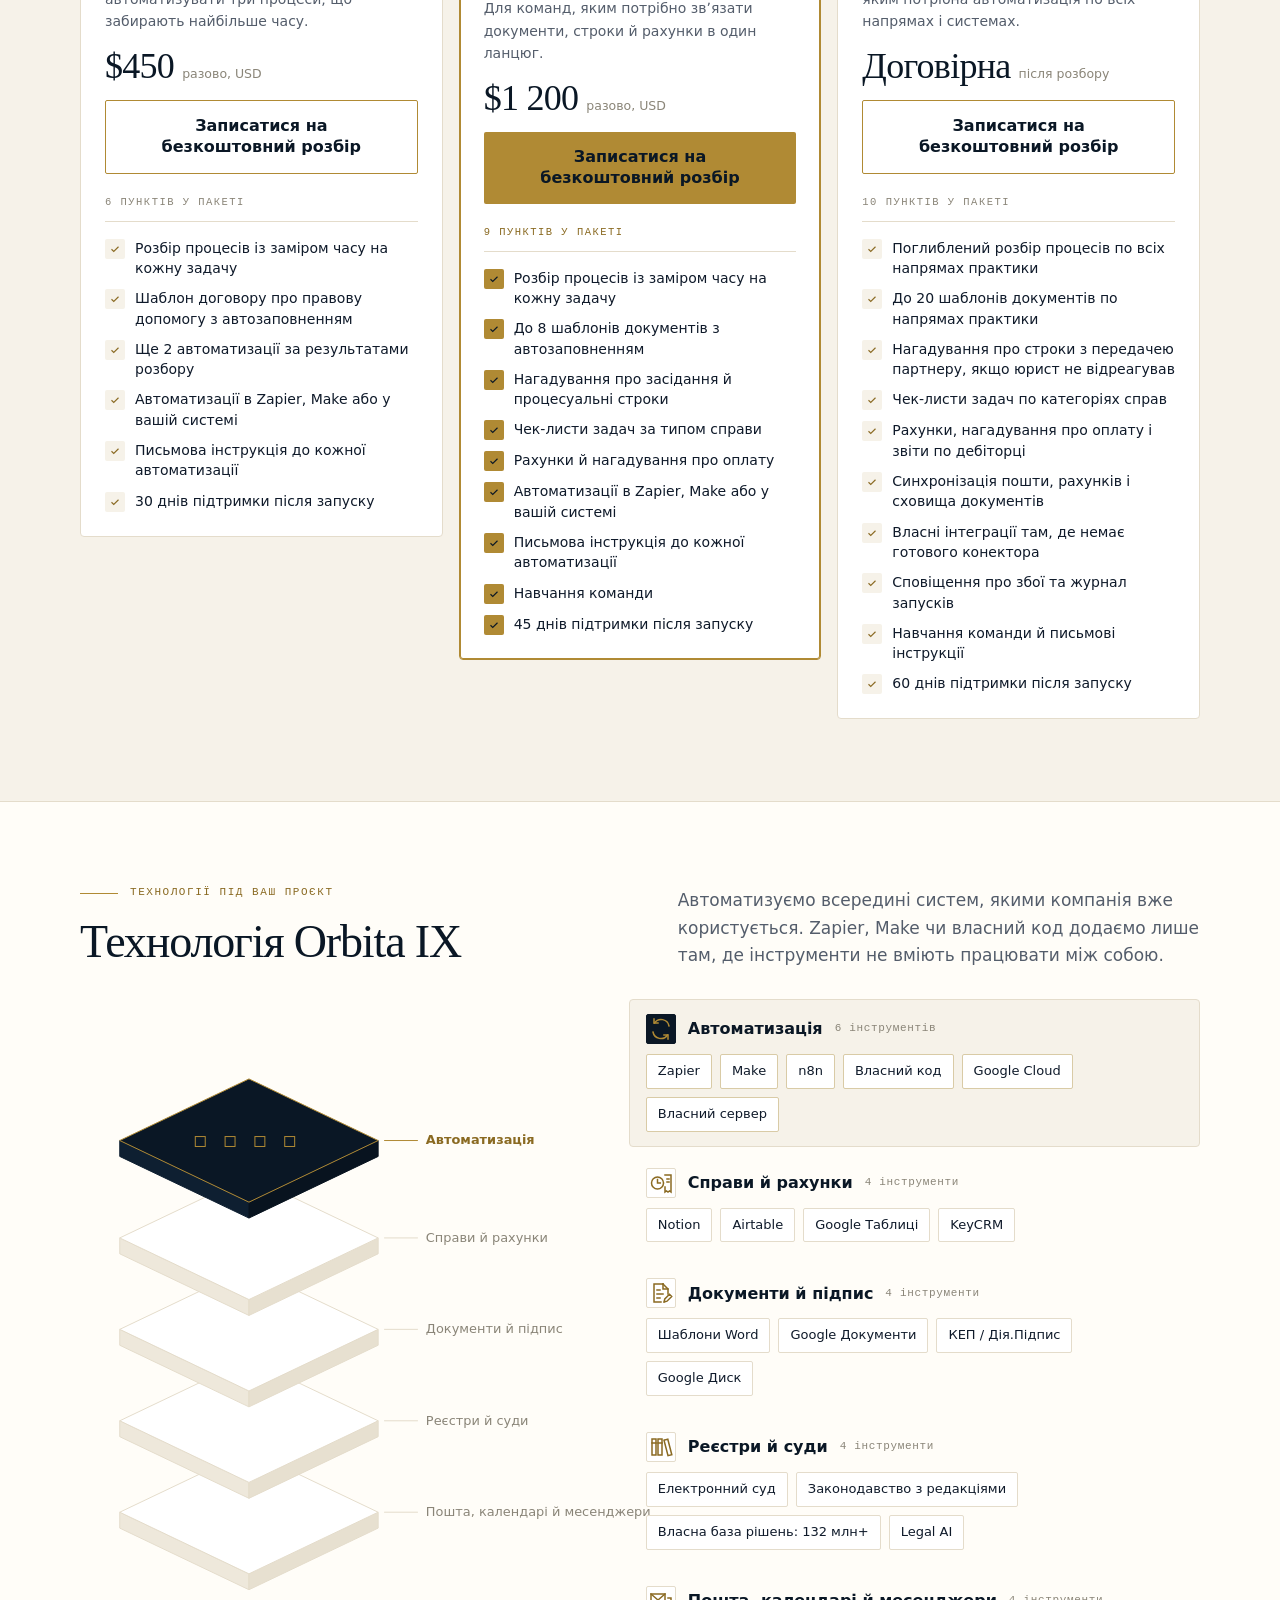
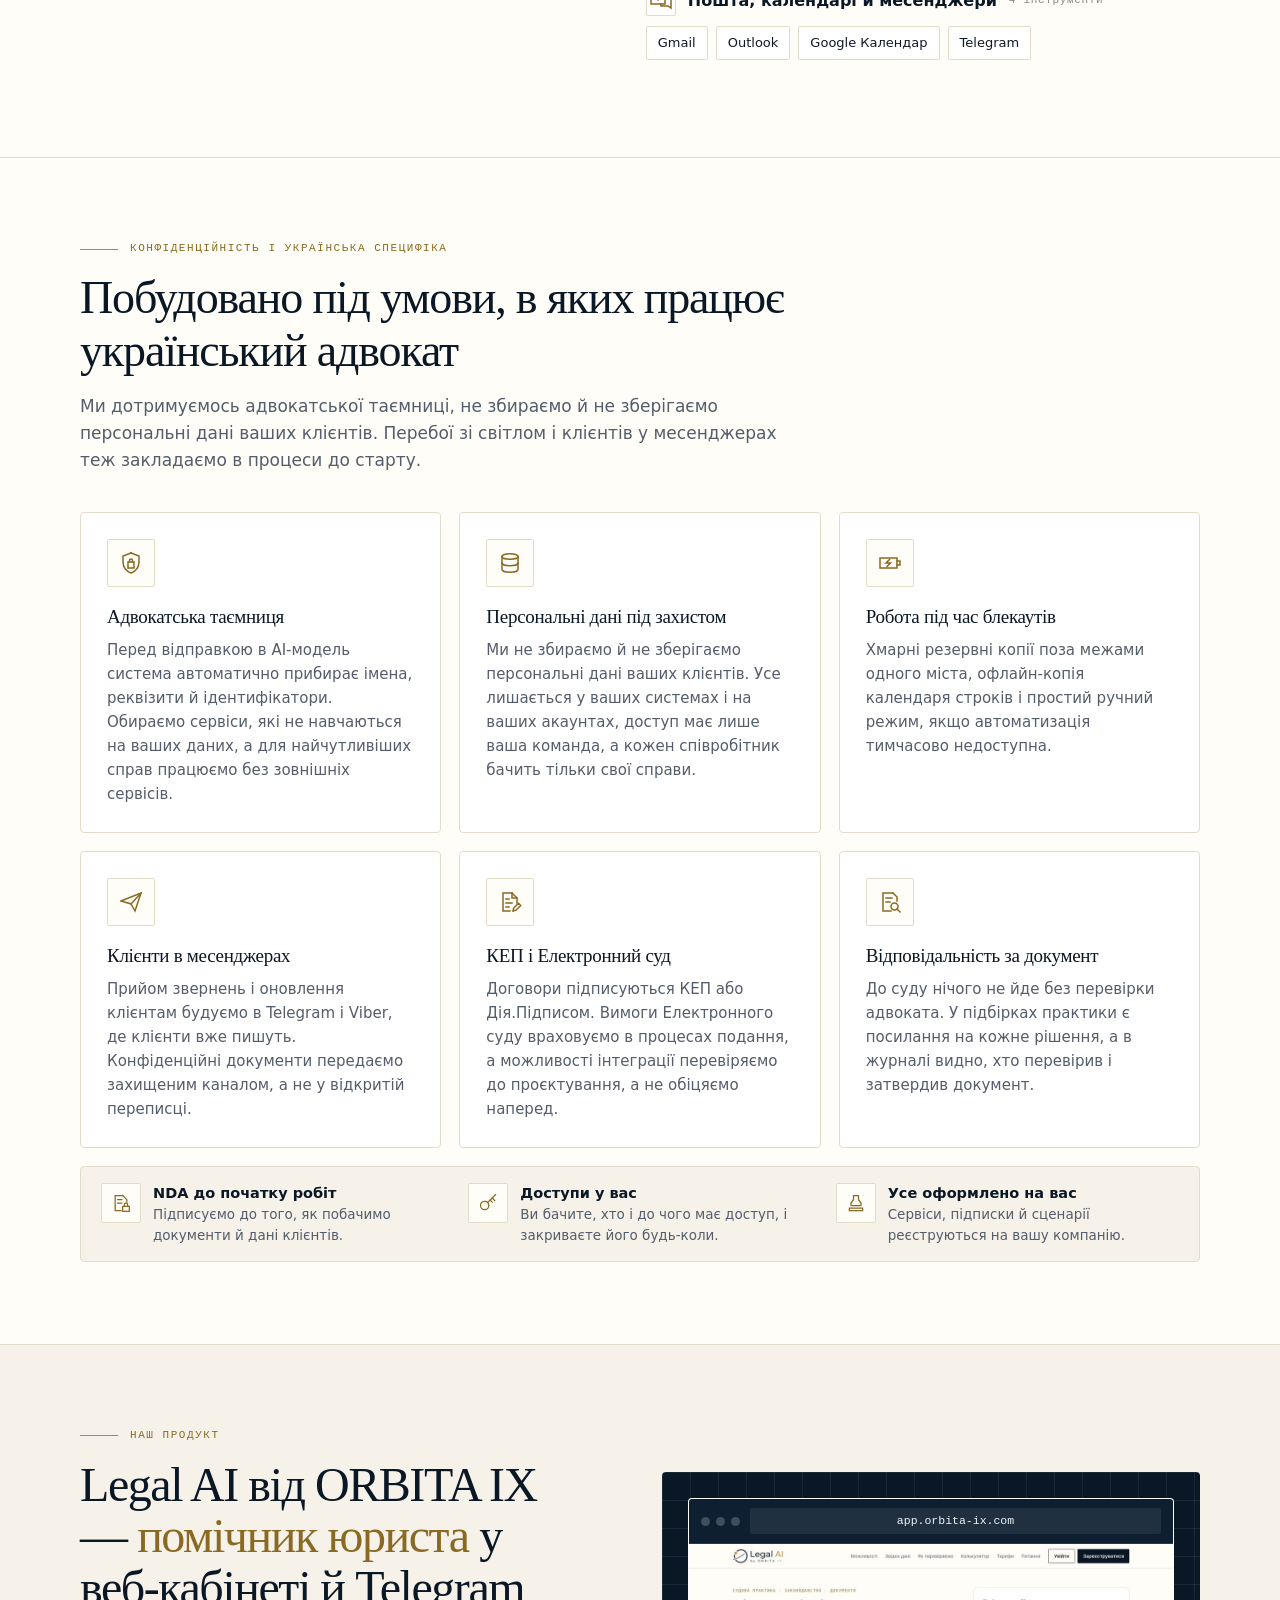
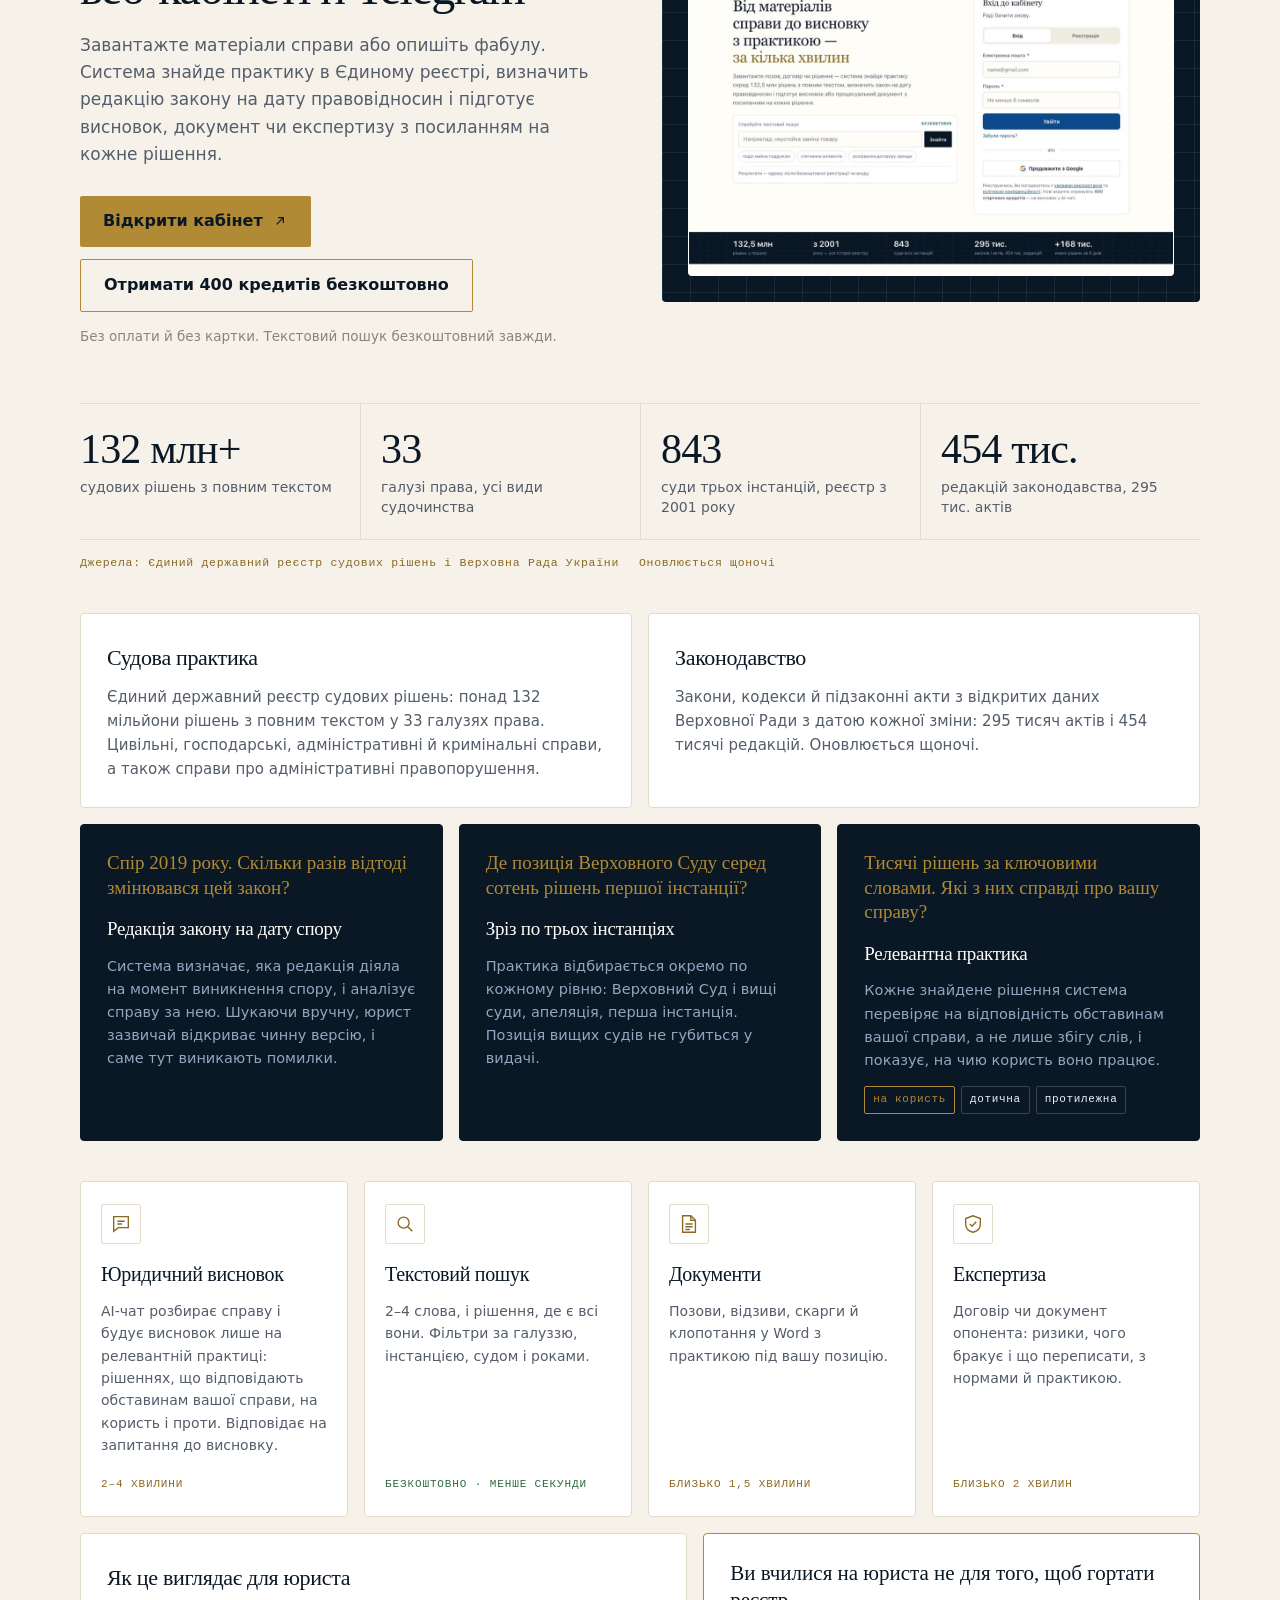
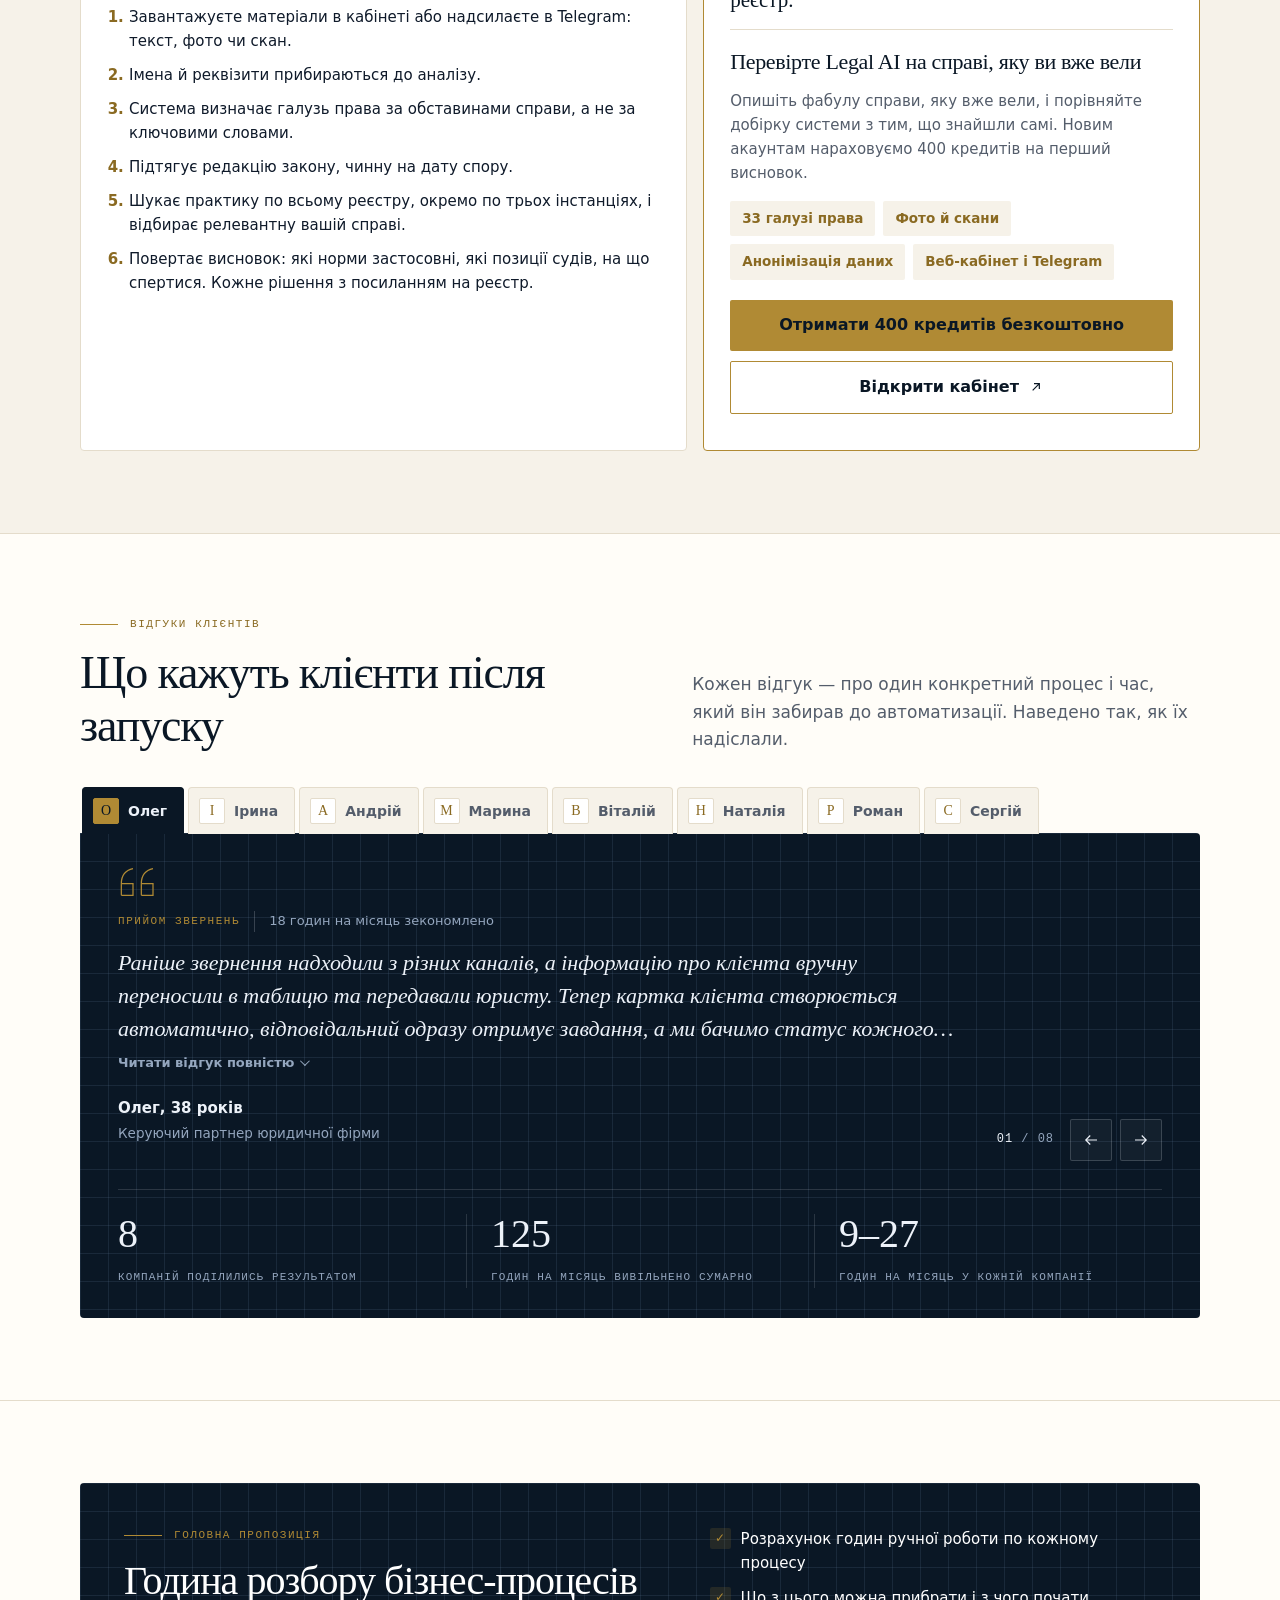
==== commit e8d881a0: "Оновлення від маркетолога: блоки «Юрист майбутнього», «Ваша вигода», «Ринок поділився на двоє», Meta" ====
--- a/public/index.html
+++ b/public/index.html
@@ -7,7 +7,10 @@
 <meta name="description" content="Безкоштовна година розбору процесів для юридичних компаній і юристів із власною практикою. Розрахунок годин ручної роботи залишається у вас.">
 <meta name="theme-color" content="#0A1725">
 <link rel="icon" type="image/png" href="img/favicon.png">
-<link rel="stylesheet" href="style.css?v=1">
+<link rel="apple-touch-icon" href="/apple-touch-icon.png">
+<link rel="manifest" href="/site.webmanifest">
+<meta name="apple-mobile-web-app-title" content="ORBITA IX">
+<link rel="stylesheet" href="style.css?v=2">
 <script>document.documentElement.classList.add("js")</script>
 
 <script async src="https://www.googletagmanager.com/gtm.js?id=GTM-N5K76HTQ"></script>
@@ -18,6 +21,23 @@
 </script>
 
 
+<!-- Meta Pixel Code -->
+<script>
+!function(f,b,e,v,n,t,s)
+{if(f.fbq)return;n=f.fbq=function(){n.callMethod?
+n.callMethod.apply(n,arguments):n.queue.push(arguments)};
+if(!f._fbq)f._fbq=n;n.push=n;n.loaded=!0;n.version='2.0';
+n.queue=[];t=b.createElement(e);t.async=!0;
+t.src=v;s=b.getElementsByTagName(e)[0];
+s.parentNode.insertBefore(t,s)}(window, document,'script',
+'https://connect.facebook.net/en_US/fbevents.js');
+fbq('init', '1553402640140650');
+fbq('track', 'PageView');
+</script>
+<noscript><img height="1" width="1" style="display:none"
+src="https://www.facebook.com/tr?id=1553402640140650&ev=PageView&noscript=1"
+/></noscript>
+<!-- End Meta Pixel Code -->
 </head>
 <body>
 <div class="scroll-progress" id="scrollProgress" aria-hidden="true"></div>
@@ -128,7 +148,7 @@
     <div class="kicker">Відео</div>
     <h2 class="section-title">Коротко про те, що ми пропонуємо</h2>
    
-    <div class="vplayer" id="vplayer" data-video="https://www.youtube.com/watch?v=5YyZ82BD--A">
+    <div class="vplayer" id="vplayer" data-video="https://www.youtube.com/watch?v=5YyZ82BD--A" data-cover="img/video-cover.jpg">
       <button type="button" class="vplay" id="vplay" aria-label="Дивитися відео">
         <span class="vplay-btn" aria-hidden="true"><svg viewBox="0 0 24 24"><path d="M8 5.5v13l11-6.5z" fill="currentColor"/></svg></span>
         <span class="vplay-label">Дивитися відео</span>
@@ -162,39 +182,111 @@
   </div>
 </section>
 
-<!-- 4. ДЕМОНСТРАЦІЯ: РОЗГАЛУЖЕННЯ ЧЕРЕЗ ОРКЕСТРАТОР -->
-<section class="section">
-  <div class="container demo-grid">
-    <div>
-      <p class="example-label">Приклад процесу автоматизації</p>
-      <div class="wf of" id="of">
-        <p class="wf-k">Як працює автоматизація</p>
-        <div class="of-map" id="ofMap">
-          <svg class="of-lines" id="ofLines" aria-hidden="true"></svg>
-          <span class="of-dot" id="ofDot" aria-hidden="true"></span>
-          <div class="of-col of-c1"><div class="of-node of-task" data-k="task"><b>Задача</b><span>Перевірити строки</span></div></div>
-          <div class="of-col of-c2"><div class="of-node of-orch" data-k="orch"><b>Штучний інтелект</b></div></div>
-          <div class="of-col of-c3">
-            <div class="of-node of-ex" data-k="ai"><b>AI-модель</b><span>аналіз і текст</span></div>
-            <div class="of-node of-ex" data-k="doc"><b>Документи</b><span>шаблони</span></div>
-            <div class="of-node of-ex" data-k="app"><b>Ваші програми</b><span>CRM, облік, таблиці</span></div>
-            <div class="of-node of-ex" data-k="msg"><b>Пошта й месенджери</b><span>повідомлення</span></div>
-          </div>
-          <div class="of-col of-c4"><div class="of-node of-res" data-k="res"><b>Результат</b><span id="ofResS">очікує</span></div></div>
-        </div>
-        <div class="wf-run" aria-live="polite">
-          <span class="wf-run-l">Процес виконується</span>
-          <span class="wf-run-bar"><i id="ofBar"></i></span>
-          <span class="wf-run-s" id="ofStatus">Задача: перевірити строки</span>
-        </div>
-      </div>
-    </div>
-    <div class="demo-text">
-      <div class="kicker">Як це виглядає</div>
-      <h2>Ви ставите задачу. Штучний інтелект виконує процес. Ви отримуєте результат.</h2>
-      <p>Задачу ставить компанія, юрист чи помічник: скласти документ, перевірити строки, відповісти клієнту. Штучний інтелект розбиває її на кроки й запускає потрібних виконавців.</p>
-      <p>На виході готовий результат. Людина його перевіряє і підтверджує.</p>
-      
+<!-- 4. ЮРИСТ МАЙБУТНЬОГО: ЗАКОН САССКІНДА + МОДЕЛЬ ORBITA IX -->
+<section class="section" id="future">
+  <div class="container">
+    <div class="kicker">Юрист майбутнього</div>
+    <h2 class="section-title">Забираємо рутину, залишаємо цінність</h2>
+
+    <div class="fx-law">
+      <div class="fx-law-k">
+        <span class="fx-law-tag">Закон Сасскінда</span>
+        <span class="fx-law-en">The «More-for-Less» Challenge</span>
+      </div>
+      <p class="fx-law-t">Ринок вимагає від юридичного бізнесу більшої цінності за менші гроші. Перемагає не той, хто більше працює, а той, хто <em>краще автоматизований</em>.</p>
+    </div>
+
+    <div class="fx-head">
+      <h3>3 тренди, які змінюють юридичний ринок просто зараз</h3>
+      <span class="fx-model">Модель ORBITA IX</span>
+    </div>
+
+    <div class="fx-grid">
+      <article class="fx-card">
+        <div class="fx-top"><span class="fx-n">01</span><span class="ic-box"><svg class="ic" viewBox="0 0 24 24" width="24" height="24" fill="none" stroke="currentColor" stroke-width="1.5" stroke-linecap="square" stroke-linejoin="miter" aria-hidden="true"><circle cx="12" cy="12" r="9"/><path d="M12 7v5h4"/></svg></span></div>
+        <h4>Фіксована цінність</h4>
+        <p>Робота виконується за секунди. Ви продаєте бізнес-результат і безпеку, а не час.</p>
+        <div class="fx-viz fx-flow" aria-hidden="true">
+          <div class="fx-node fx-node--off"><svg viewBox="0 0 40 40" stroke="currentColor" stroke-width="1.5" stroke-linecap="round" stroke-linejoin="round" fill="none" aria-hidden="true"><circle cx="20" cy="20" r="14"/><path d="M20 12v8l5 4"/><path class="fx-strike" d="M7 33 33 7"/></svg><span>Час</span></div>
+          <svg class="fx-link" viewBox="0 0 28 12" stroke="currentColor" stroke-width="1.5" stroke-linecap="round" stroke-linejoin="round" fill="none" aria-hidden="true"><path d="M1 6h24M20 1.5 25 6l-5 4.5"/></svg>
+          <div class="fx-node"><svg viewBox="0 0 40 40" stroke="currentColor" stroke-width="1.5" stroke-linecap="round" stroke-linejoin="round" fill="none" aria-hidden="true"><circle cx="20" cy="20" r="14"/><circle cx="20" cy="20" r="8.5"/><circle class="fx-dot" cx="20" cy="20" r="3"/><path d="M20 20 33 7M28 7h5v5"/></svg><span>Результат</span></div>
+          <span class="fx-plus">+</span>
+          <div class="fx-node"><svg viewBox="0 0 40 40" stroke="currentColor" stroke-width="1.5" stroke-linecap="round" stroke-linejoin="round" fill="none" aria-hidden="true"><path d="M13 18v-4a7 7 0 0 1 14 0v4"/><rect x="9" y="18" width="22" height="16" rx="2"/><path d="M20 24v4"/><circle cx="20" cy="23.5" r="1.2"/></svg><span>Безпека</span></div>
+        </div>
+      </article>
+      <article class="fx-card">
+        <div class="fx-top"><span class="fx-n">02</span><span class="ic-box"><svg class="ic" viewBox="0 0 24 24" width="24" height="24" fill="none" stroke="currentColor" stroke-width="1.5" stroke-linecap="square" stroke-linejoin="miter" aria-hidden="true"><path d="M7 7h10v10H7z"/><path d="M10 10h4v4h-4z"/><path d="M9.5 3v4M14.5 3v4M9.5 17v4M14.5 17v4M3 9.5h4M3 14.5h4M17 9.5h4M17 14.5h4"/></svg></span></div>
+        <h4>ШІ-напарник</h4>
+        <p>Аналіз тисяч сторінок договорів і генерація документів за лічені секунди без людського фактора.</p>
+        <div class="fx-viz fx-flow" aria-hidden="true">
+          <div class="fx-node fx-node--scan"><svg viewBox="0 0 40 40" stroke="currentColor" stroke-width="1.5" stroke-linecap="round" stroke-linejoin="round" fill="none" aria-hidden="true"><path d="M16 6h15v22"/><path d="M12 10h15v22"/><rect x="8" y="14" width="15" height="21" rx="1"/><path d="M11.5 20h8M11.5 24h8M11.5 28h5"/></svg><i class="fx-scan"></i><span>Сторінки</span></div>
+          <div class="fx-step"><small>скан</small><svg class="fx-link" viewBox="0 0 28 12" stroke="currentColor" stroke-width="1.5" stroke-linecap="round" stroke-linejoin="round" fill="none" aria-hidden="true"><path d="M1 6h24M20 1.5 25 6l-5 4.5"/></svg></div>
+          <div class="fx-node fx-node--core"><svg viewBox="0 0 40 40" stroke="currentColor" stroke-width="1.5" stroke-linecap="round" stroke-linejoin="round" fill="none" aria-hidden="true"><rect x="11" y="11" width="18" height="18" rx="3"/><path d="M15 5v6M20 5v6M25 5v6M15 29v6M20 29v6M25 29v6M5 15h6M5 20h6M5 25h6M29 15h6M29 20h6M29 25h6"/><path class="fx-spark" d="M20 14.5c.5 3 2.5 5 5.5 5.5-3 .5-5 2.5-5.5 5.5-.5-3-2.5-5-5.5-5.5 3-.5 5-2.5 5.5-5.5z"/></svg><span>ШІ-ядро</span></div>
+          <div class="fx-step"><small><svg viewBox="0 0 12 14" stroke="currentColor" stroke-width="1.5" stroke-linecap="round" stroke-linejoin="round" fill="none" aria-hidden="true"><path d="M7 1 2 8h4l-1 5 5-7H6z"/></svg>сек</small><svg class="fx-link" viewBox="0 0 28 12" stroke="currentColor" stroke-width="1.5" stroke-linecap="round" stroke-linejoin="round" fill="none" aria-hidden="true"><path d="M1 6h24M20 1.5 25 6l-5 4.5"/></svg></div>
+          <div class="fx-node fx-node--done"><svg viewBox="0 0 40 40" stroke="currentColor" stroke-width="1.5" stroke-linecap="round" stroke-linejoin="round" fill="none" aria-hidden="true"><path d="M10 5h14l7 7v23H10z"/><path d="M24 5v7h7"/><circle class="fx-ok" cx="27" cy="29" r="7"/><path d="m23.8 29 2.2 2.2 4.2-4.4"/></svg><span>Документ</span></div>
+        </div>
+      </article>
+      <article class="fx-card">
+        <div class="fx-top"><span class="fx-n">03</span><span class="ic-box"><svg class="ic" viewBox="0 0 24 24" width="24" height="24" fill="none" stroke="currentColor" stroke-width="1.5" stroke-linecap="square" stroke-linejoin="miter" aria-hidden="true"><path d="M3 4h18v16H3z"/><path d="M15 4v16"/><path d="M6 9h6M6 13h6M6 17h4"/></svg></span></div>
+        <h4>Декомпозиція</h4>
+        <p>80% рутини роблять алгоритми. Юрист фокусується лише на стратегії та високих чеках.</p>
+        <div class="fx-viz fx-split" aria-hidden="true">
+          <div class="fx-split-bar"><i class="fx-a"></i><i class="fx-b"></i></div>
+          <div class="fx-split-l"><span><b>80%</b> алгоритми</span><span><b>20%</b> юрист</span></div>
+        </div>
+      </article>
+    </div>
+  </div>
+</section>
+
+<!-- 4а. ПРЯМА ВИГОДА ВІД АВТОМАТИЗАЦІЇ -->
+<section class="section tint" id="benefits">
+  <div class="container">
+    <div class="kicker">Ваша вигода</div>
+    <h2 class="section-title">Чому автоматизація практики з ORBITA IX — це ваша пряма вигода</h2>
+    <div class="bn-grid">
+      <article class="bn-card">
+        <span class="ic-box"><svg class="ic" viewBox="0 0 24 24" width="24" height="24" fill="none" stroke="currentColor" stroke-width="1.5" stroke-linecap="square" stroke-linejoin="miter" aria-hidden="true"><ellipse cx="16" cy="5.2" rx="5" ry="2"/><path d="M11 5.2V18c0 1.1 2.2 2 5 2s5-.9 5-2V5.2"/><path d="M11 9.4c0 1.1 2.2 2 5 2s5-.9 5-2M11 13.7c0 1.1 2.2 2 5 2s5-.9 5-2"/><circle cx="8.5" cy="15.5" r="6" fill="#FFFDF8"/><path d="M10.4 13.3c-.4-.5-1-.8-1.9-.8-1 0-1.8.5-1.8 1.3 0 1.8 3.8.9 3.8 2.8 0 .8-.8 1.4-2 1.4-.9 0-1.6-.3-2.1-.9M8.5 11.4v1.1M8.5 18v1.1"/></svg></span>
+        <div><h3>Фінансова ефективність</h3><p>Зменшення собівартості супроводу кожної справи. Ви отримуєте вищу маржинальність із кожного клієнта.</p></div>
+      </article>
+      <article class="bn-card">
+        <span class="ic-box"><svg class="ic" viewBox="0 0 24 24" width="24" height="24" fill="none" stroke="currentColor" stroke-width="1.5" stroke-linecap="square" stroke-linejoin="miter" aria-hidden="true"><path d="M13 2 4 14h7l-1 8 9-12h-7z"/></svg></span>
+        <div><h3>Блискавична швидкість</h3><p>Відповіді та готові процесуальні документи за хвилини, а не дні. Клієнти помічають вашу оперативність.</p></div>
+      </article>
+      <article class="bn-card">
+        <span class="ic-box"><svg class="ic" viewBox="0 0 24 24" width="24" height="24" fill="none" stroke="currentColor" stroke-width="1.5" stroke-linecap="square" stroke-linejoin="miter" aria-hidden="true"><path d="M12 2 4 5v6c0 5 3.4 9.2 8 11 4.6-1.8 8-6 8-11V5z"/><path d="m8.5 12 2.5 2.5 4.5-5"/></svg></span>
+        <div><h3>Контроль ризиків 24/7</h3><p>Штучний інтелект підсвічує підводні камені в договорах ще до того, як вони стануть проблемами в суді.</p></div>
+      </article>
+      <article class="bn-card">
+        <span class="ic-box"><svg class="ic" viewBox="0 0 24 24" width="24" height="24" fill="none" stroke="currentColor" stroke-width="1.5" stroke-linecap="square" stroke-linejoin="miter" aria-hidden="true"><path d="M3 20h18"/><path d="M5 20V10M10 20V6M15 20v-8M20 20V3"/><path d="M3 7l5-4 4 3 7-5"/></svg></span>
+        <div><h3>Фокус на масштабуванні</h3><p>Ви перестаєте потопати в паперах і спрямовуєте ресурси на залучення нових клієнтів із високим чеком.</p></div>
+      </article>
+    </div>
+  </div>
+</section>
+
+<!-- 4б. РИНОК ПОДІЛИВСЯ НА ДВОЄ -->
+<section class="section mk" id="market">
+  <div class="container">
+    <div class="kicker">Вибір, який уже відбувається</div>
+    <h2 class="section-title">Ринок поділився на двоє. Де ваша компанія?</h2>
+    <div class="mk-rows">
+      <div class="mk-row mk-old">
+        <span class="mk-who">Традиційні фірми</span><svg class="mk-arr" viewBox="0 0 40 12" width="40" height="12" fill="none" stroke="currentColor" stroke-width="1.5" aria-hidden="true"><path d="M0 6h37M32 1l5 5-5 5"/></svg>
+        <span class="mk-step">Повільність</span><svg class="mk-arr" viewBox="0 0 40 12" width="40" height="12" fill="none" stroke="currentColor" stroke-width="1.5" aria-hidden="true"><path d="M0 6h37M32 1l5 5-5 5"/></svg>
+        <span class="mk-step">Втрата клієнтів</span><svg class="mk-arr" viewBox="0 0 40 12" width="40" height="12" fill="none" stroke="currentColor" stroke-width="1.5" aria-hidden="true"><path d="M0 6h37M32 1l5 5-5 5"/></svg>
+        <span class="mk-step mk-end">Вигорання</span>
+      </div>
+      <div class="mk-row mk-new">
+        <span class="mk-who">Технологічні лідери</span><svg class="mk-arr" viewBox="0 0 40 12" width="40" height="12" fill="none" stroke="currentColor" stroke-width="1.5" aria-hidden="true"><path d="M0 6h37M32 1l5 5-5 5"/></svg>
+        <span class="mk-step">Автоматизація</span><svg class="mk-arr" viewBox="0 0 40 12" width="40" height="12" fill="none" stroke="currentColor" stroke-width="1.5" aria-hidden="true"><path d="M0 6h37M32 1l5 5-5 5"/></svg>
+        <span class="mk-step">Ріст маржі</span><svg class="mk-arr" viewBox="0 0 40 12" width="40" height="12" fill="none" stroke="currentColor" stroke-width="1.5" aria-hidden="true"><path d="M0 6h37M32 1l5 5-5 5"/></svg>
+        <span class="mk-step mk-end">Домінування</span>
+      </div>
+    </div>
+    <div class="mk-cta">
+      <p>Не чекайте, поки ринок змусить вас наздоганяти. Очольте трансформацію юридичної галузі разом із ORBITA IX.</p>
+      <a class="btn" href="#contact">Записатися на безкоштовний розбір</a>
     </div>
   </div>
 </section>
@@ -840,7 +932,6 @@
   </div>
 </div>
 
-<!-- Перегляд скріна кроку (відкривається з блоку «Приклад процесу») -->
 
 <footer class="footer">
   <div class="container footer-grid">
@@ -861,81 +952,6 @@
 (function(){
   /* ---------- Сторінка подяки після заявки ---------- */
   var THANKS_URL = 'thanks.html';
-
-  /* ---------- Приклад процесу: задача → оркестратор → виконавці → результат ---------- */
-  (function () {
-    var of = document.getElementById('of'); if (!of) return;
-    var map = document.getElementById('ofMap'), svg = document.getElementById('ofLines'), dot = document.getElementById('ofDot'),
-        bar = document.getElementById('ofBar'), status = document.getElementById('ofStatus'), resS = document.getElementById('ofResS');
-    var task = map.querySelector('.of-task'), orch = map.querySelector('.of-orch'), res = map.querySelector('.of-res');
-    var exs = [].slice.call(map.querySelectorAll('.of-ex'));
-    var NS = 'http://www.w3.org/2000/svg';
-    var TXT = {
-      task: 'Задача: перевірити строки',
-      orch: 'Штучний інтелект розбиває задачу на кроки',
-      ex: ['Працює: AI-модель · читає ухвалу й рахує строк', 'Працює: Документи · готує чернетку за шаблоном',
-           'Працює: Ваші програми · вносить строк у календар і CRM', 'Працює: Пошта й месенджери · надсилає нагадування юристу'],
-      res: 'Готово: строк у календарі, юрист отримав нагадування'
-    };
-    var pIn, pOrch, pOut = [], pTo = [];
-    function box(el) { var m = map.getBoundingClientRect(), r = el.getBoundingClientRect(); return { l: r.left - m.left, t: r.top - m.top, r: r.right - m.left, b: r.bottom - m.top, cx: r.left - m.left + r.width / 2, cy: r.top - m.top + r.height / 2 }; }
-    function curve(a, b, vertical) {
-      if (vertical) { var my = (a.y + b.y) / 2; return 'M' + a.x + ' ' + a.y + ' C' + a.x + ' ' + my + ' ' + b.x + ' ' + my + ' ' + b.x + ' ' + b.y; }
-      var mx = (a.x + b.x) / 2; return 'M' + a.x + ' ' + a.y + ' C' + mx + ' ' + a.y + ' ' + mx + ' ' + b.y + ' ' + b.x + ' ' + b.y;
-    }
-    function mk(d) { var p = document.createElementNS(NS, 'path'); p.setAttribute('d', d); svg.appendChild(p); return p; }
-    function draw() {
-      while (svg.firstChild) svg.removeChild(svg.firstChild);
-      var T = box(task), O = box(orch), R = box(res), v = R.t > O.b;   // вертикальна схема на телефоні
-      function out(B) { return v ? { x: B.cx, y: B.b } : { x: B.r, y: B.cy }; }
-      function inn(B) { return v ? { x: B.cx, y: B.t } : { x: B.l, y: B.cy }; }
-      pIn = mk(curve(out(T), inn(O), v));
-      pOut = []; pTo = [];
-      exs.forEach(function (e) { var E = box(e); pOut.push(mk(curve(out(O), inn(E), v))); pTo.push(mk(curve(out(E), inn(R), v))); });
-      pOrch = null;
-    }
-    // сценарій: 0 задача, 1 оркестратор, 2..5 виконавці, 6 результат
-    var STEPS = 7, STEP = 1700, t0 = null, visible = false, last = -1;
-    var reduce = window.matchMedia('(prefers-reduced-motion: reduce)').matches;
-    function cls(el, c, on) { el.classList.toggle(c, on); }
-    function show(k) {
-      cls(task, 'on', k === 0); cls(task, 'done', k > 0);
-      cls(orch, 'on', k === 1); cls(orch, 'done', k > 1);
-      exs.forEach(function (e, i) { cls(e, 'on', k === i + 2); cls(e, 'done', k > i + 2); });
-      cls(res, 'ready', k === 6); resS.textContent = k === 6 ? 'готово' : 'очікує';
-      pIn.setAttribute('class', k === 0 ? 'on' : 'done');
-      pOut.forEach(function (p, i) { p.setAttribute('class', k === i + 2 ? 'on' : (k > i + 2 ? 'done' : '')); });
-      pTo.forEach(function (p, i) { p.setAttribute('class', k === 6 || k > i + 2 ? 'done' : ''); });
-      status.textContent = k === 0 ? TXT.task : k === 1 ? TXT.orch : k === 6 ? TXT.res : TXT.ex[k - 2];
-    }
-    function dotOn(path, q) {
-      if (!path) { dot.classList.remove('show'); return; }
-      var L = path.getTotalLength(), pt = path.getPointAtLength(L * q);
-      dot.style.left = pt.x + 'px'; dot.style.top = pt.y + 'px'; dot.classList.add('show');
-    }
-    draw();
-    if (reduce) { show(6); bar.style.width = '100%'; return; }
-    show(0);
-    function frame(ts) {
-      if (visible) {
-        if (t0 === null) t0 = ts - (last >= 0 ? last * STEP : 0);
-        var e = (ts - t0) % (STEPS * STEP + 1400), k = Math.min(Math.floor(e / STEP), 6), q = (e % STEP) / STEP;
-        if (k !== last) { last = k; show(k); }
-        bar.style.width = Math.min(e / (STEPS * STEP) * 100, 100) + '%';
-        var ease = Math.min(q / 0.6, 1);
-        if (k === 0) dotOn(pIn, ease);
-        else if (k >= 2 && k <= 5) dotOn(pOut[k - 2], ease);
-        else if (k === 6) dotOn(null);
-        else dot.classList.remove('show');
-      } else { t0 = null; }
-      requestAnimationFrame(frame);
-    }
-    if ('IntersectionObserver' in window) {
-      new IntersectionObserver(function (en) { visible = en[0].isIntersecting; if (visible) draw(), show(Math.max(last, 0)); }, { threshold: 0.3 }).observe(of);
-    } else { visible = true; }
-    var rz; window.addEventListener('resize', function () { clearTimeout(rz); rz = setTimeout(function () { draw(); show(Math.max(last, 0)); }, 120); });
-    requestAnimationFrame(frame);
-  })();
 
   /* ---------- Слайдери на телефоні й планшеті (до 900px) ---------- */
   (function () {
@@ -1184,6 +1200,7 @@
         if(d && d.ok){
           try { sessionStorage.setItem('oix_lead_sent', '1'); } catch (_) {}
           if (window.dataLayer) window.dataLayer.push({ event: 'lead_submit', form_name: 'main_form' });
+          if (window.fbq) fbq('track', 'Lead', { content_name: 'main_form' });
           msg('ok', 'Заявку отримано. Переходимо на сторінку підтвердження…');
           form.reset(); setAudience('Юридична компанія'); calc();
           setTimeout(function () { window.location.href = THANKS_URL; }, 400);
@@ -1210,7 +1227,8 @@
   var vplayer = document.getElementById('vplayer'), vplay = document.getElementById('vplay');
   if (vplayer && vplay) {
     var v = embedUrl(vplayer.getAttribute('data-video').trim());
-    if (v && v.thumb) vplayer.style.backgroundImage = 'url(' + v.thumb + ')';
+    var cover = vplayer.getAttribute('data-cover') || (v && v.thumb);
+    if (cover) vplayer.style.backgroundImage = 'url(' + cover + ')';
     vplay.addEventListener('click', function () {
       if (!v) return;
       var f = document.createElement('iframe');
@@ -1356,7 +1374,7 @@
     var reduce = window.matchMedia('(prefers-reduced-motion: reduce)').matches;
     var sel = ['.section .kicker', 'h2.section-title', '.section-sub', '.bk-row', '.bk-sum', '.bk-more', '.path', '.inc-col',
       '.rm-step', '.rm-note', '.rm-rules li', '.decision', '.pg', '.pc', '.ts-top', '.ts-left', '.ts-cat', '.terms-note', '.conf', '.conf-strip', '.base-card', '.diff-card', '.product-how > div',
-      '.lx-stat', '.lx-card', '.lx-tool', '.lx-frame', '.rt-top', '.rt', '.faq details', '.faq-next', '.vplayer', '.of', '.demo-text', '.big-offer', '.form', '.channel'];
+      '.lx-stat', '.lx-card', '.lx-tool', '.lx-frame', '.rt-top', '.rt', '.faq details', '.faq-next', '.vplayer', '.fx-law', '.fx-card', '.bn-card', '.mk-row', '.mk-cta', '.big-offer', '.form', '.channel'];
     var els = document.querySelectorAll(sel.join(','));
     // нормалізуємо довжину штрихів, щоб іконки «промальовувались»
     document.querySelectorAll('.ic path,.ic circle,.ic ellipse,.ic rect,.ic line').forEach(function (e) { e.setAttribute('pathLength', '1'); });
@@ -1478,6 +1496,7 @@
         .then(function () {
           store.set('oix_lead_sent', '1');
           if (window.dataLayer) window.dataLayer.push({ event: 'lead_submit', form_name: 'popup_strategy_session' });
+          if (window.fbq) fbq('track', 'Lead', { content_name: 'popup_strategy_session' });
           pForm.reset();
           show('ok', 'Заявку отримано. Переходимо на сторінку підтвердження…');
           setTimeout(function () { window.location.href = THANKS_URL; }, 400);
--- a/public/style.css
+++ b/public/style.css
@@ -778,36 +778,6 @@
 .wf-line-fill{border-top:1.5px solid var(--blue);width:0}
 .wf-ball{position:absolute;z-index:3;width:12px;height:12px;margin:-6px 0 0 -6px;border-radius:50%;background:var(--blue);box-shadow:0 0 0 6px rgba(176,138,52,.22)!important;left:0;top:0;opacity:0;transition:opacity .3s}
 .wf.run .wf-ball{opacity:1}
-/* ---------- Розгалуження через оркестратор ---------- */
-.of-map{position:relative;display:grid;grid-template-columns:minmax(0,.8fr) minmax(0,1.15fr) minmax(0,1.1fr) minmax(0,.8fr);gap:0 26px;align-items:center;min-height:250px}
-.of-lines{position:absolute;inset:0;width:100%;height:100%;overflow:visible;pointer-events:none}
-.of-lines path{fill:none;stroke:rgba(237,242,249,.24);stroke-width:1.2;stroke-dasharray:4 4;transition:stroke .35s}
-.of-lines path.on{stroke:var(--blue);stroke-width:1.6;stroke-dasharray:none}
-.of-lines path.done{stroke:rgba(176,138,52,.55);stroke-dasharray:none}
-.of-col{position:relative;z-index:1;display:grid;gap:12px}
-.of-node{display:flex;flex-direction:column;align-items:center;justify-content:center;gap:3px;min-height:52px;padding:10px 10px;border:1px solid rgba(237,242,249,.16);border-radius:2px;background:var(--navy2);text-align:center;transition:background .35s,border-color .35s,color .35s}
-.of-node b{font-size:13px;font-weight:600;line-height:1.25;color:var(--on-navy)}
-.of-node span{font-size:10.5px;line-height:1.3;color:var(--on-navy-2)}
-.of-mono{font-family:var(--mono);letter-spacing:0;font-size:9.5px!important}
-@media(min-width:641px) and (max-width:1200px){.of-map{gap:0 16px}.of-node{padding:9px 6px}.of-node b{font-size:12.5px}}
-.of-task,.of-orch{min-height:64px}
-.of-orch{min-height:84px}
-.of-node.on{background:var(--blue);border-color:var(--blue)}
-.of-node.on b,.of-node.on span{color:var(--navy)}
-.of-node.done{border-color:var(--blue)}
-.of-res.ready{border-color:var(--blue);background:rgba(176,138,52,.14)}
-.of-res.ready span{color:var(--blue)}
-.of-dot{position:absolute;z-index:2;left:0;top:0;width:10px;height:10px;margin:-5px 0 0 -5px;border-radius:50%;background:var(--blue);box-shadow:0 0 0 5px rgba(176,138,52,.22)!important;opacity:0;pointer-events:none;transition:opacity .25s}
-.of-dot.show{opacity:1}
-.of-note{margin:22px 0 0!important;padding-top:16px;border-top:1px solid var(--line);font-family:var(--mono);font-size:12.5px!important;line-height:1.6;letter-spacing:.02em;color:var(--blue2)!important}
-@media(max-width:640px){
-  .of-map{grid-template-columns:minmax(0,1fr);gap:26px;min-height:0;justify-items:center}
-  .of-col{width:100%}
-  .of-c1,.of-c2,.of-c4{max-width:240px}
-  .of-c3{grid-template-columns:repeat(2,minmax(0,1fr));gap:10px}
-  .of-node{min-height:48px}
-  .of-orch{min-height:70px}
-}
 .wf-run{display:grid;grid-template-columns:auto minmax(0,1fr);align-items:center;gap:8px 16px;margin-top:24px;padding:14px 16px;border:1px solid rgba(237,242,249,.12);border-radius:4px;background:rgba(10,23,37,.6)}
 .wf-run-l{font-size:13.5px;color:var(--on-navy-2)}
 .wf-run-bar{height:4px;background:rgba(237,242,249,.10);border-radius:2px;overflow:hidden}
@@ -1069,6 +1039,88 @@
   .lx-acts .btn{width:100%}
 }
 
+
+/* ---------- Юрист майбутнього ---------- */
+.fx-law{display:grid;grid-template-columns:minmax(0,280px) minmax(0,1fr);gap:20px 40px;align-items:center;margin:8px 0 56px;padding:36px 40px;border-radius:4px;color:var(--on-navy);background-color:var(--navy);background-image:linear-gradient(var(--grid) 1px,transparent 1px),linear-gradient(90deg,var(--grid) 1px,transparent 1px);background-size:28px 28px}
+.fx-law-k{display:flex;flex-direction:column;gap:8px;padding-right:32px;border-right:1px solid rgba(237,242,249,.16)}
+.fx-law-tag{font-family:var(--serif);font-size:26px;line-height:1.2;color:#fff}
+.fx-law-en{font-family:var(--mono);font-size:11.5px;letter-spacing:.12em;text-transform:uppercase;color:var(--blue)}
+.fx-law-t{margin:0;font-family:var(--serif);font-size:clamp(20px,2.2vw,26px);line-height:1.4;color:var(--on-navy)}
+.fx-law-t em{font-style:normal;color:var(--blue)}
+.fx-head{display:flex;flex-wrap:wrap;align-items:baseline;justify-content:space-between;gap:10px 24px;margin:0 0 22px}
+.fx-head h3{margin:0;font-family:var(--serif);font-weight:400;font-size:clamp(22px,2.4vw,28px);line-height:1.25;color:var(--navy)}
+.fx-model{font-family:var(--mono);font-size:11.5px;letter-spacing:.14em;text-transform:uppercase;color:var(--blue2);display:inline-flex;align-items:center;gap:10px}
+.fx-model::before{content:"";width:28px;height:1px;background:var(--blue)}
+.fx-grid{display:grid;grid-template-columns:repeat(3,minmax(0,1fr));gap:18px}
+.fx-card{display:flex;flex-direction:column;padding:26px;background:#fff;border:1px solid var(--line);border-radius:4px;transition:border-color .25s}
+.fx-card:hover{border-color:var(--blue)}
+.fx-top{display:flex;justify-content:space-between;align-items:center;margin-bottom:18px}
+.fx-n{font-family:var(--mono);font-size:13px;letter-spacing:.1em;color:var(--blue2)}
+.fx-card h4{margin:0 0 8px;font-family:var(--serif);font-weight:400;font-size:23px;color:var(--navy)}
+.fx-card p{margin:0 0 22px;color:var(--muted);font-size:15px}
+.fx-viz{margin-top:auto;padding-top:18px;border-top:1px dashed var(--line);font-size:12.5px;color:var(--muted)}
+.fx-row{display:grid;grid-template-columns:96px minmax(0,1fr);gap:10px;align-items:center;margin-top:8px}
+.fx-row:first-child{margin-top:0}
+.fx-bar{display:block;height:8px;border-radius:2px;background:var(--line);transform-origin:left;transform:scaleX(0);transition:transform 1.1s cubic-bezier(.3,.8,.2,1) .2s}
+.fx-bar-old{width:100%;background:#CFC6B3}
+.fx-bar-new{width:12%;background:var(--blue);transition-delay:.6s}
+.fx-card.in .fx-bar{transform:scaleX(1)}
+.fx-pages{display:flex;align-items:center;gap:14px;color:var(--blue2)}
+.fx-stack{position:relative;width:46px;height:34px;flex:0 0 46px}
+.fx-stack i{position:absolute;width:26px;height:32px;border:1px solid #CFC6B3;background:#fff;border-radius:2px;transition:transform .7s ease}
+.fx-stack i:nth-child(1){left:0;top:2px}.fx-stack i:nth-child(2){left:6px;top:1px}.fx-stack i:nth-child(3){left:12px;top:0}.fx-stack i:nth-child(4){left:18px;top:-1px}
+.fx-card.in .fx-stack i:nth-child(4){transform:translateX(4px)}
+.fx-doc{padding:7px 12px;border:1px solid var(--blue);border-radius:2px;background:#FFFBF1;color:var(--navy);font-weight:600;font-size:13px}
+.fx-split-bar{display:flex;height:10px;border-radius:2px;overflow:hidden;background:var(--line)}
+.fx-split-bar i{display:block;height:100%;transform-origin:left;transform:scaleX(0);transition:transform 1.1s cubic-bezier(.3,.8,.2,1) .2s}
+.fx-a{flex:0 0 80%;background:var(--blue)}
+.fx-b{flex:0 0 20%;background:var(--navy);transition-delay:.9s!important}
+.fx-card.in .fx-split-bar i{transform:scaleX(1)}
+.fx-split-l{display:flex;justify-content:space-between;margin-top:8px}
+.fx-split-l b{color:var(--navy)}
+
+/* ---------- Пряма вигода ---------- */
+.bn-grid{display:grid;grid-template-columns:repeat(2,minmax(0,1fr));gap:18px}
+.bn-card{display:grid;grid-template-columns:48px minmax(0,1fr);gap:20px;align-items:start;padding:28px;background:#fff;border:1px solid var(--line);border-radius:4px;transition:border-color .25s}
+.bn-card:hover{border-color:var(--blue)}
+.bn-card .ic-box{width:48px;height:48px}
+.bn-card h3{margin:0 0 8px;font-family:var(--serif);font-weight:400;font-size:22px;color:var(--navy)}
+.bn-card p{margin:0;color:var(--muted);font-size:15.5px}
+
+/* ---------- Ринок поділився на двоє ---------- */
+.mk{color:var(--on-navy);background-color:var(--navy);background-image:linear-gradient(var(--grid) 1px,transparent 1px),linear-gradient(90deg,var(--grid) 1px,transparent 1px);background-size:28px 28px;border-bottom:0}
+.mk .kicker{color:var(--blue)}
+.mk .section-title{color:#fff}
+.mk-rows{display:grid;gap:16px;margin-top:8px}
+.mk-row{display:flex;align-items:center;gap:14px;padding:20px 24px;border:1px solid rgba(237,242,249,.14);border-radius:4px;background:rgba(14,31,49,.7)}
+.mk-who{flex:0 0 220px;font-family:var(--serif);font-size:21px;line-height:1.2}
+.mk-step{flex:1 1 0;min-width:0;padding:12px 14px;border:1px solid rgba(237,242,249,.16);border-radius:2px;text-align:center;font-weight:600;font-size:15px;transition:background .4s,border-color .4s,color .4s}
+.mk-arr{flex:0 0 40px;opacity:.55}
+.mk-old{color:var(--on-navy-2)}
+.mk-old .mk-who{color:var(--on-navy-2)}
+.mk-old .mk-end{border-style:dashed}
+.mk-new{border-color:var(--blue);background:rgba(176,138,52,.08)}
+.mk-new .mk-who{color:#fff}
+.mk-new .mk-arr{color:var(--blue);opacity:1}
+.mk-new .mk-step{color:#fff;border-color:rgba(176,138,52,.55)}
+.mk-new .mk-end{background:var(--blue);border-color:var(--blue);color:var(--navy)}
+.mk-cta{display:grid;grid-template-columns:minmax(0,1fr) auto;gap:20px 40px;align-items:center;margin-top:40px;padding-top:32px;border-top:1px solid rgba(237,242,249,.14)}
+.mk-cta p{margin:0;font-family:var(--serif);font-size:clamp(20px,2.2vw,26px);line-height:1.4;color:#fff;max-width:640px}
+
+@media(max-width:900px){
+  .fx-law{grid-template-columns:minmax(0,1fr);padding:28px 24px}
+  .fx-law-k{padding:0 0 16px;border-right:0;border-bottom:1px solid rgba(237,242,249,.16)}
+  .fx-grid,.bn-grid{grid-template-columns:minmax(0,1fr)}
+  .mk-row{flex-direction:column;align-items:stretch;gap:8px;padding:20px}
+  .mk-who{flex:none;text-align:center;margin-bottom:4px}
+  .mk-step{flex:none}
+  .mk-arr{align-self:center;transform:rotate(90deg);height:12px;flex:none;margin:12px 0}
+  .mk-cta{grid-template-columns:minmax(0,1fr)}
+  .mk-cta .btn{width:100%}
+}
+@media(max-width:560px){.bn-card{grid-template-columns:minmax(0,1fr);gap:14px;padding:22px}}
+@media(prefers-reduced-motion:reduce){.fx-bar,.fx-split-bar i{transform:none!important;transition:none!important}}
+
 /* ---------- Слайдери до 900px ---------- */
 .sl-nav{display:none}
 @media(max-width:900px){
@@ -1094,3 +1146,31 @@
 }
 
 .vplayer[style*="url"]{background-size:cover;background-position:center;background-repeat:no-repeat}
+
+/* ---------- Ілюстрації-схеми в картках трендів ---------- */
+.fx-flow{display:flex;align-items:flex-start;justify-content:space-between;gap:6px;color:var(--blue2)}
+.fx-node{position:relative;display:flex;flex-direction:column;align-items:center;gap:6px;flex:0 0 auto;min-width:0}
+.fx-node>svg{width:46px;height:46px;padding:4px;border:1px solid var(--line);border-radius:2px;background:var(--paper)}
+.fx-node span{font-family:var(--mono);font-size:10.5px;letter-spacing:.06em;text-transform:uppercase;color:var(--muted);white-space:nowrap}
+.fx-node--off>svg{color:#B9B0A0;background:#fff}
+.fx-node--off span{text-decoration:line-through;text-decoration-color:#CFC6B3}
+
+.fx-node--off .fx-strike{stroke:var(--blue2)}
+.fx-node--done>svg,.fx-node:not(.fx-node--off):last-child>svg{border-color:var(--blue);background:#FFFBF1;color:var(--navy)}
+.fx-node--done .fx-ok{fill:#FFFBF1;stroke:var(--blue)}
+.fx-dot{fill:currentColor}
+.fx-node--core>svg{color:var(--navy);border-color:var(--blue)}
+.fx-spark{fill:var(--blue);stroke:var(--blue);transform-origin:20px 20px}
+.fx-link{width:24px;height:12px;flex:0 0 24px;margin-top:17px;color:var(--blue)}
+.fx-plus{flex:0 0 auto;margin-top:12px;font-family:var(--serif);font-size:22px;line-height:1;color:var(--blue)}
+.fx-step{display:flex;flex-direction:column;align-items:center;flex:0 0 auto}
+.fx-step small{display:inline-flex;align-items:center;gap:2px;height:14px;margin-top:3px;font-family:var(--mono);font-size:9.5px;letter-spacing:.06em;text-transform:uppercase;color:var(--blue2)}
+.fx-step small svg{width:9px;height:11px;fill:var(--blue);stroke:var(--blue)}
+.fx-step .fx-link{margin-top:0}
+.fx-scan{position:absolute;left:3px;right:3px;top:4px;height:1.5px;background:var(--blue);box-shadow:0 0 6px rgba(176,138,52,.7);opacity:0}
+.fx-card.in .fx-scan{animation:fxScan 2.4s ease-in-out infinite}
+.fx-card.in .fx-spark{animation:fxPulse 2.4s ease-in-out infinite}
+@keyframes fxScan{0%{top:4px;opacity:0}15%{opacity:1}70%{top:44px;opacity:1}85%,100%{top:44px;opacity:0}}
+@keyframes fxPulse{0%,100%{transform:scale(1)}50%{transform:scale(1.25)}}
+@media(max-width:380px){.fx-node>svg{width:40px;height:40px}.fx-node span{font-size:9.5px}.fx-link{width:18px;flex-basis:18px}}
+@media(prefers-reduced-motion:reduce){.fx-scan,.fx-spark{animation:none!important}}
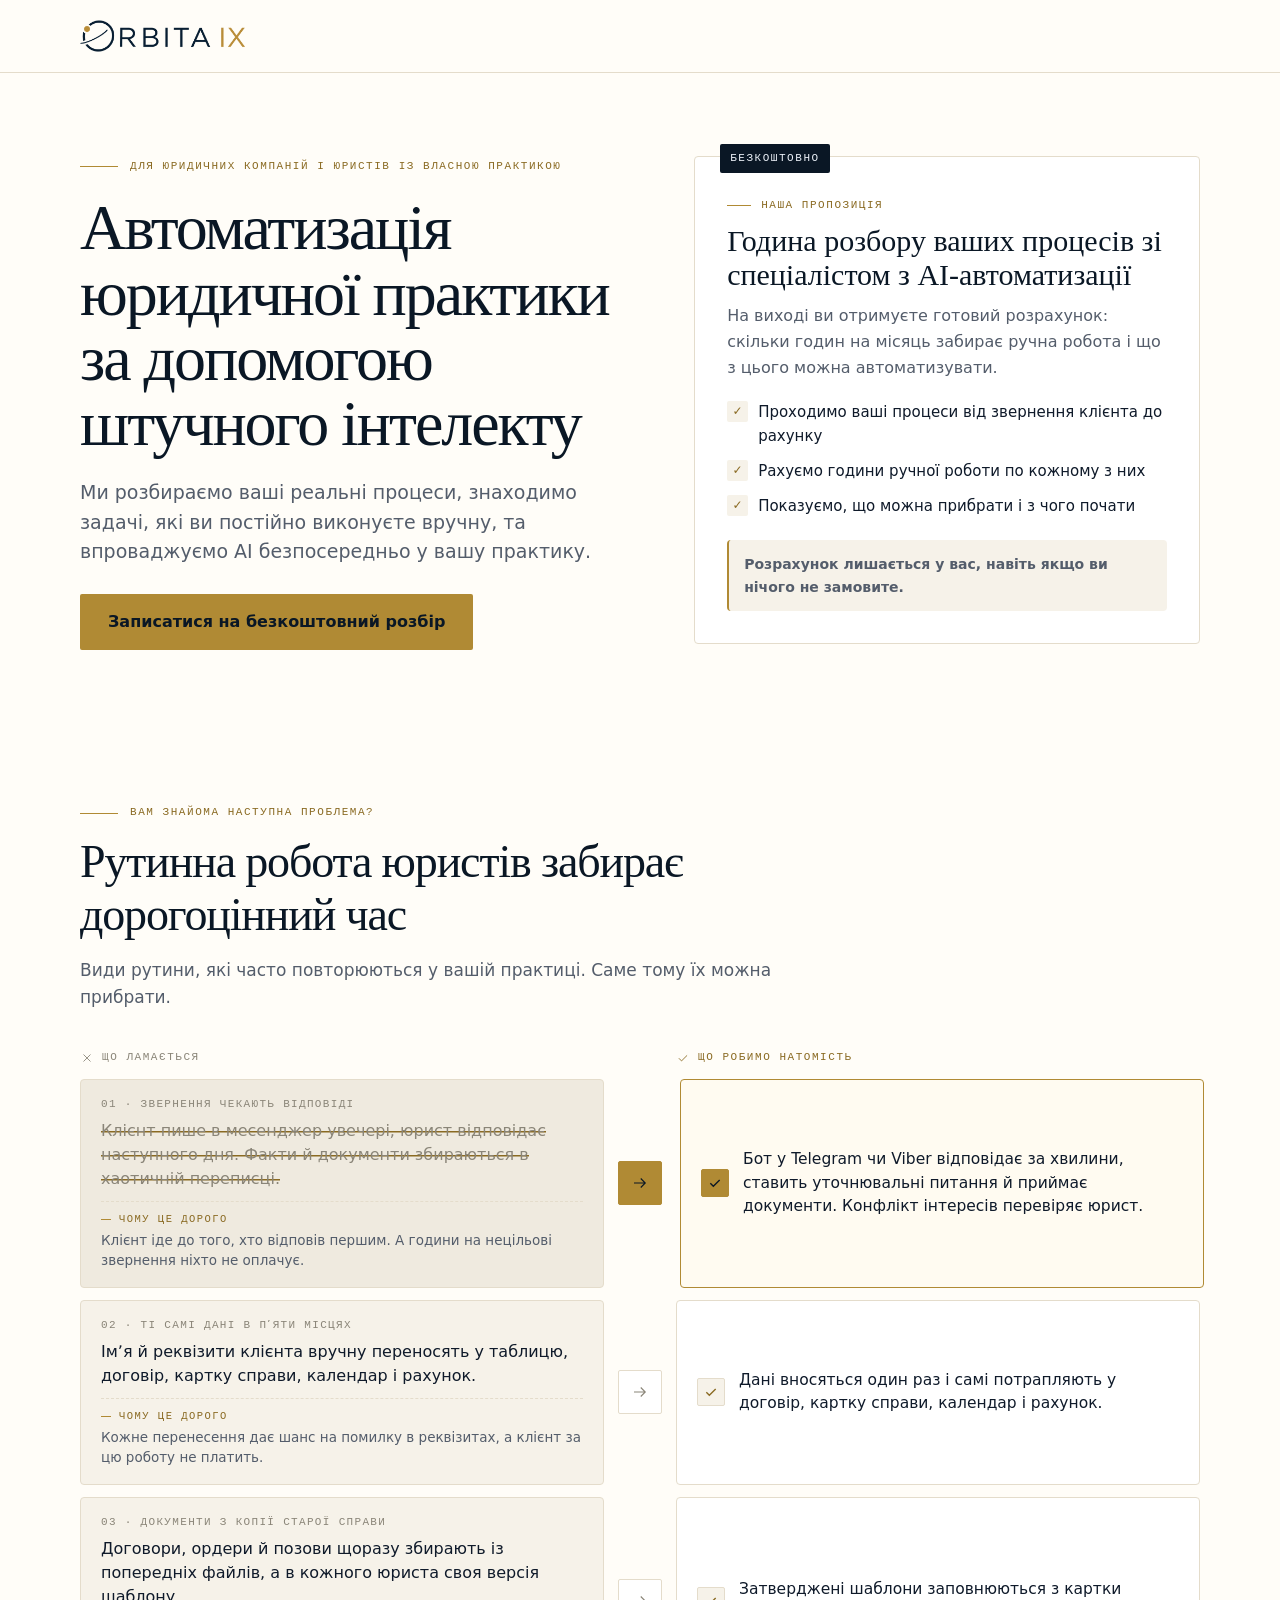
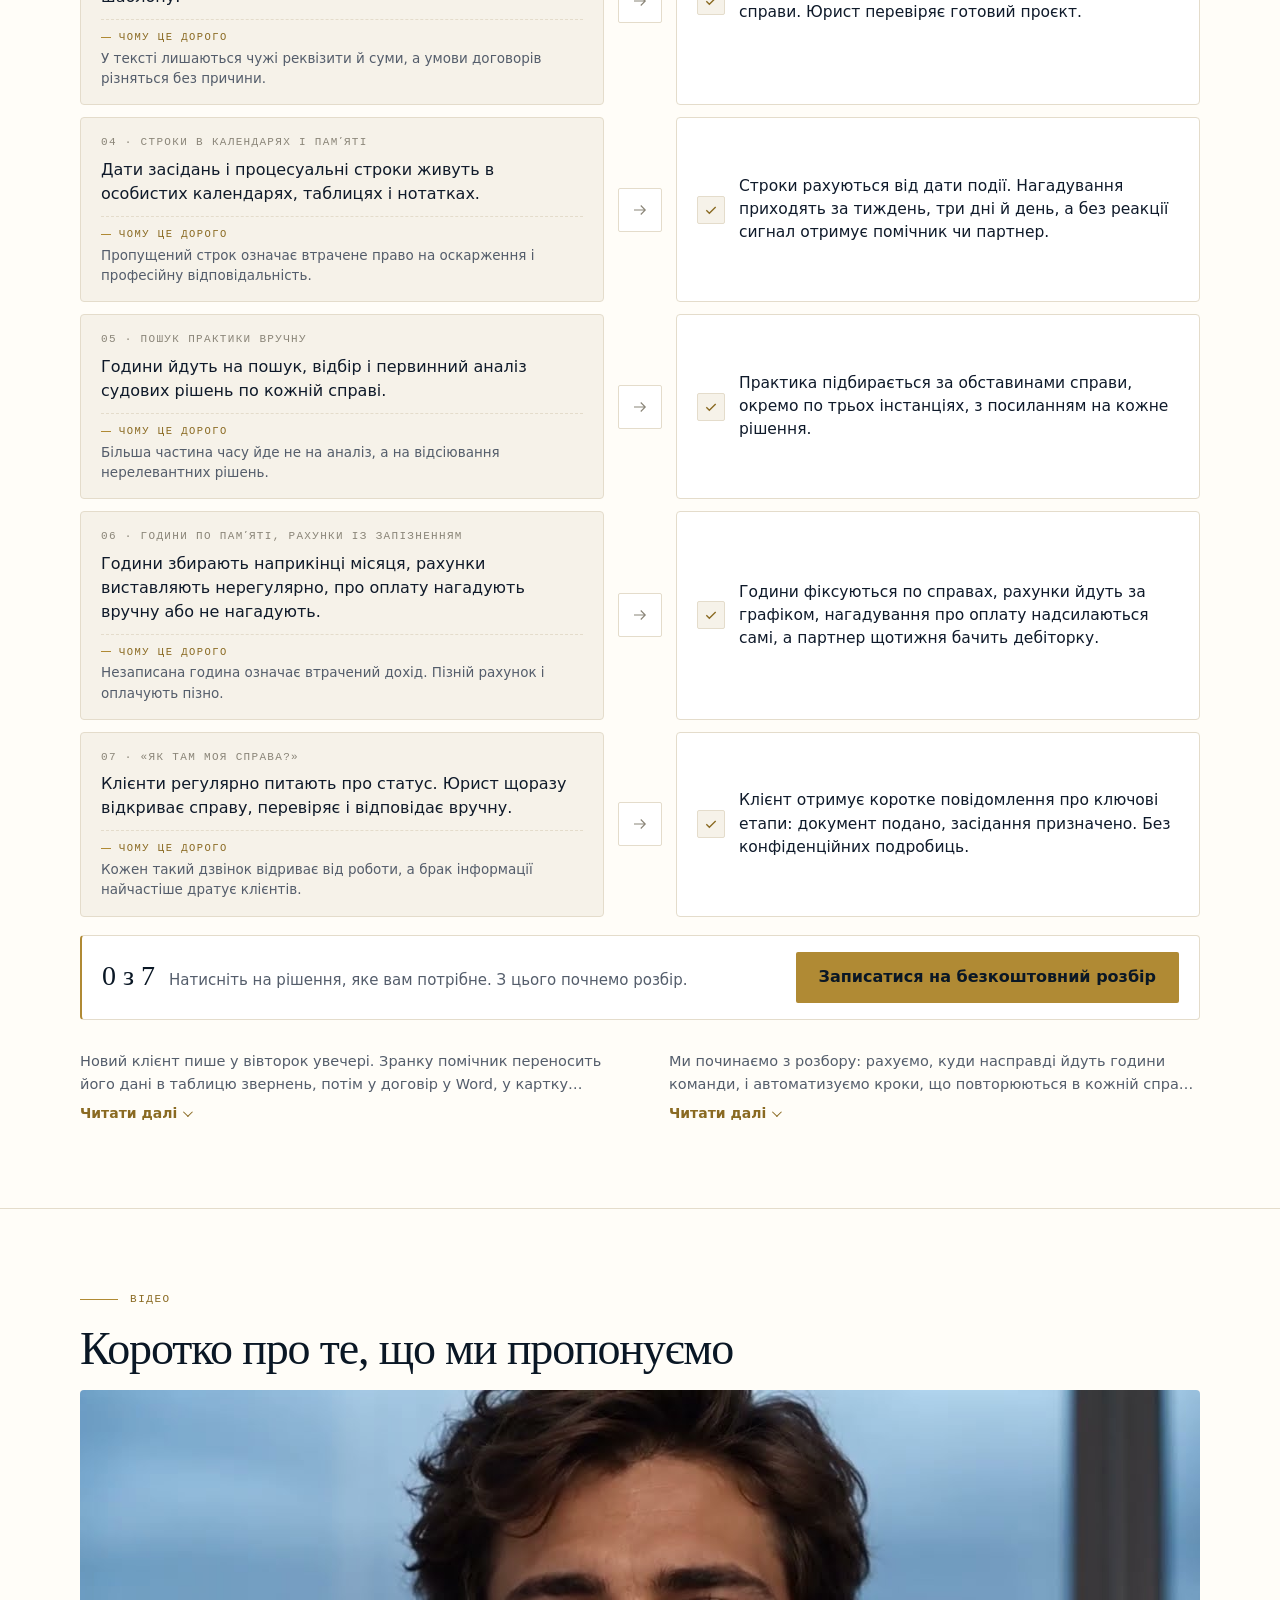
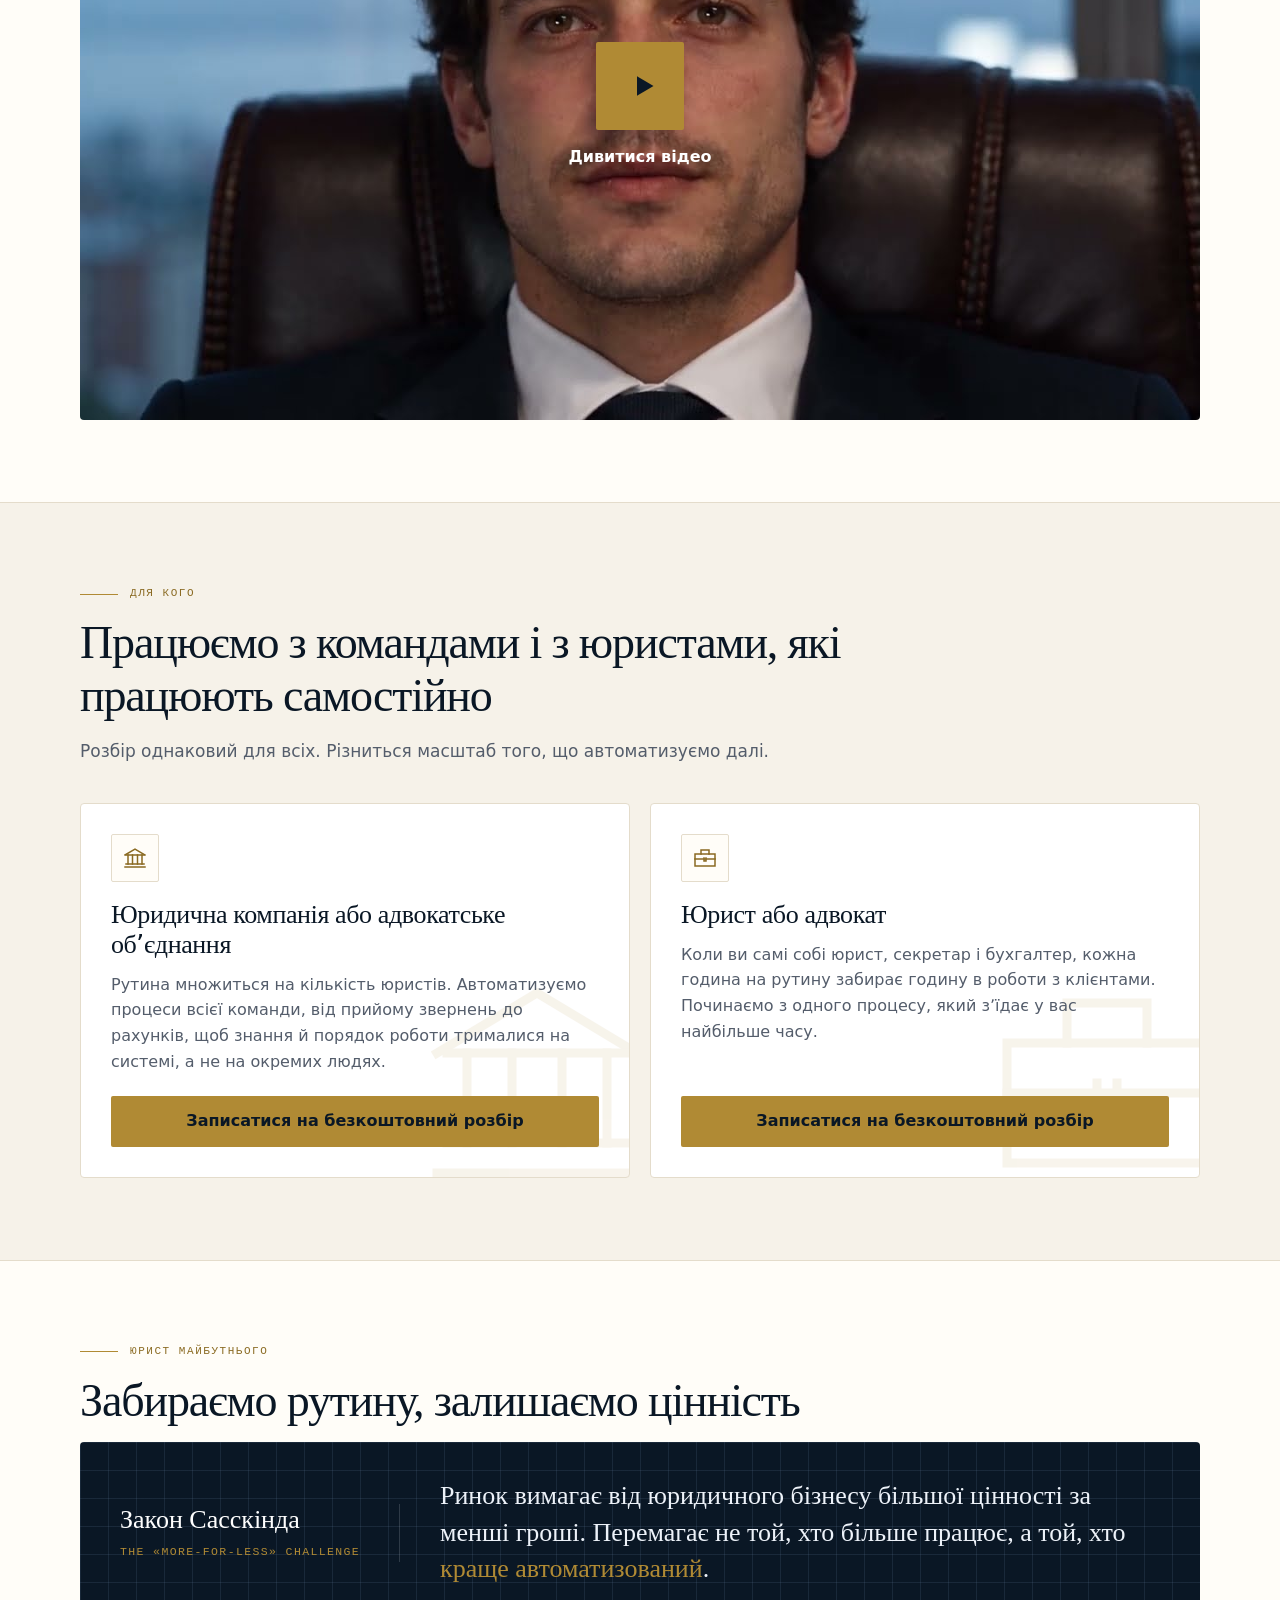
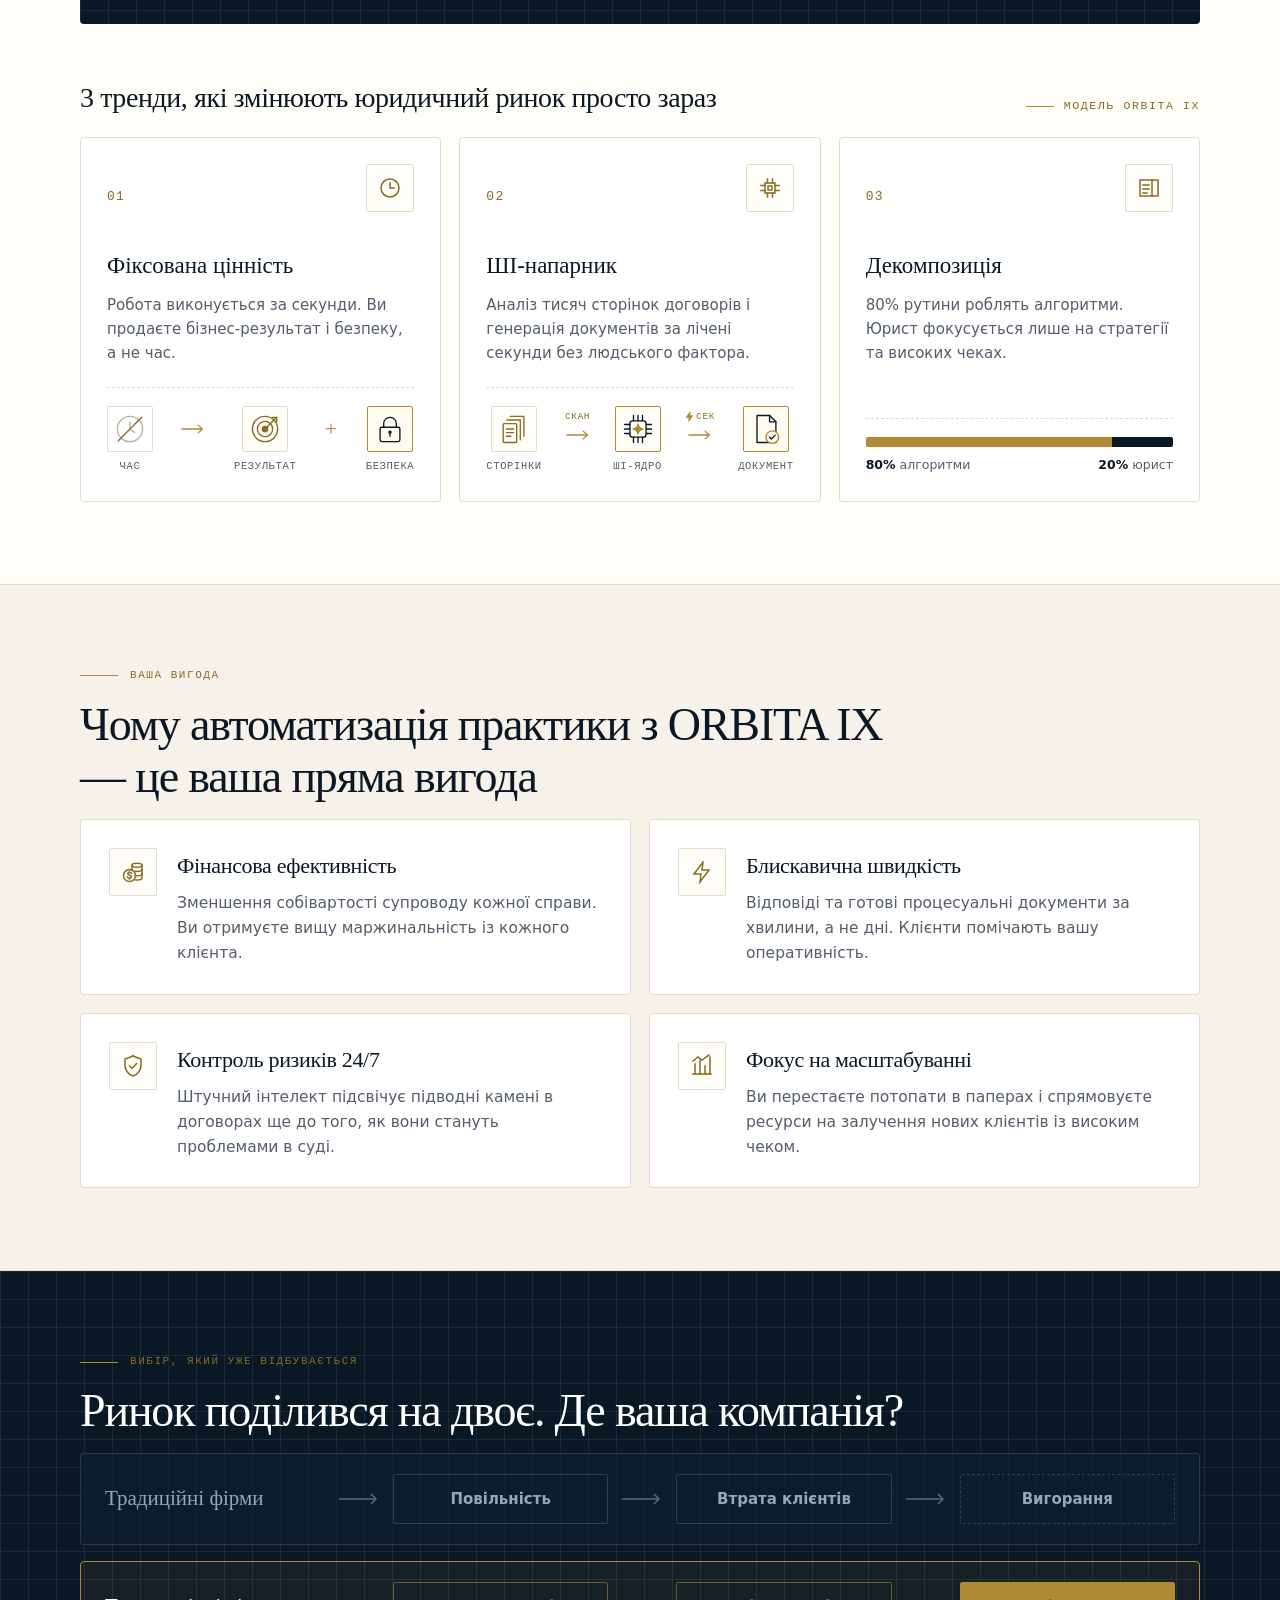
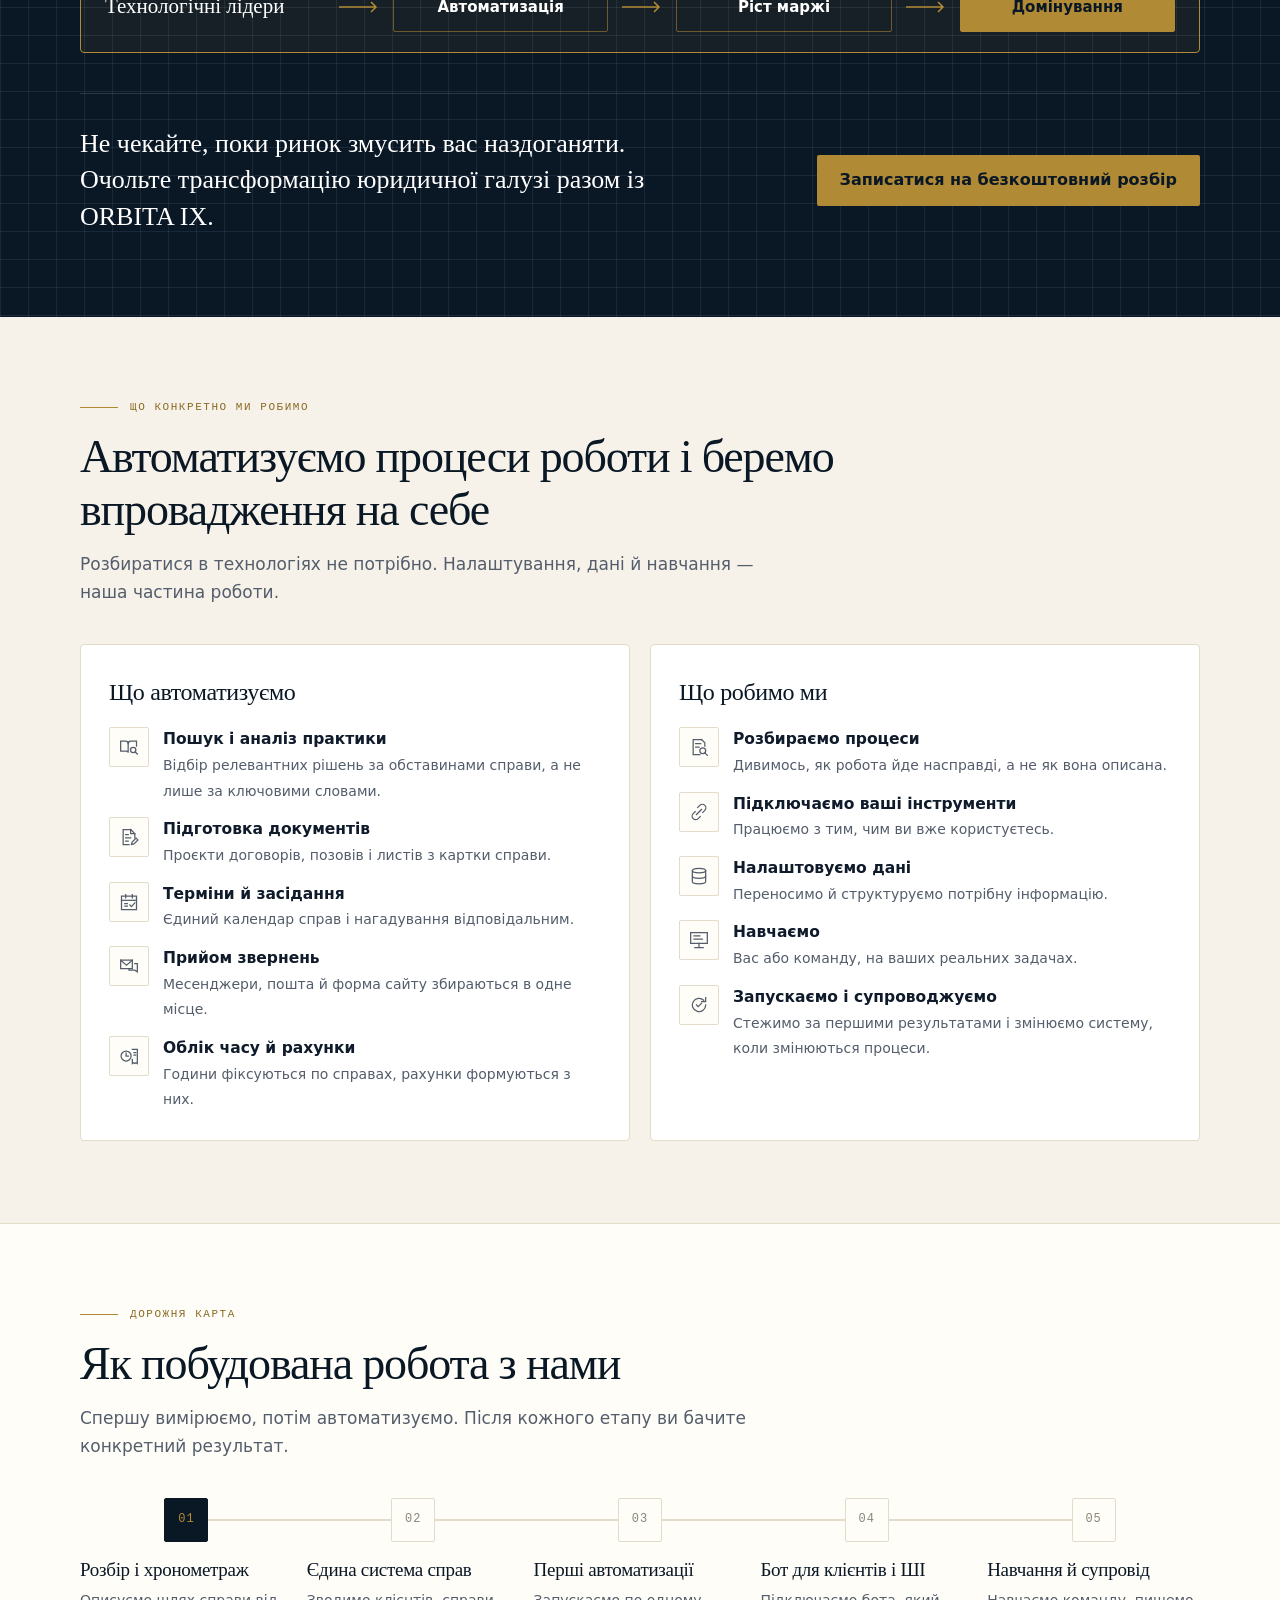
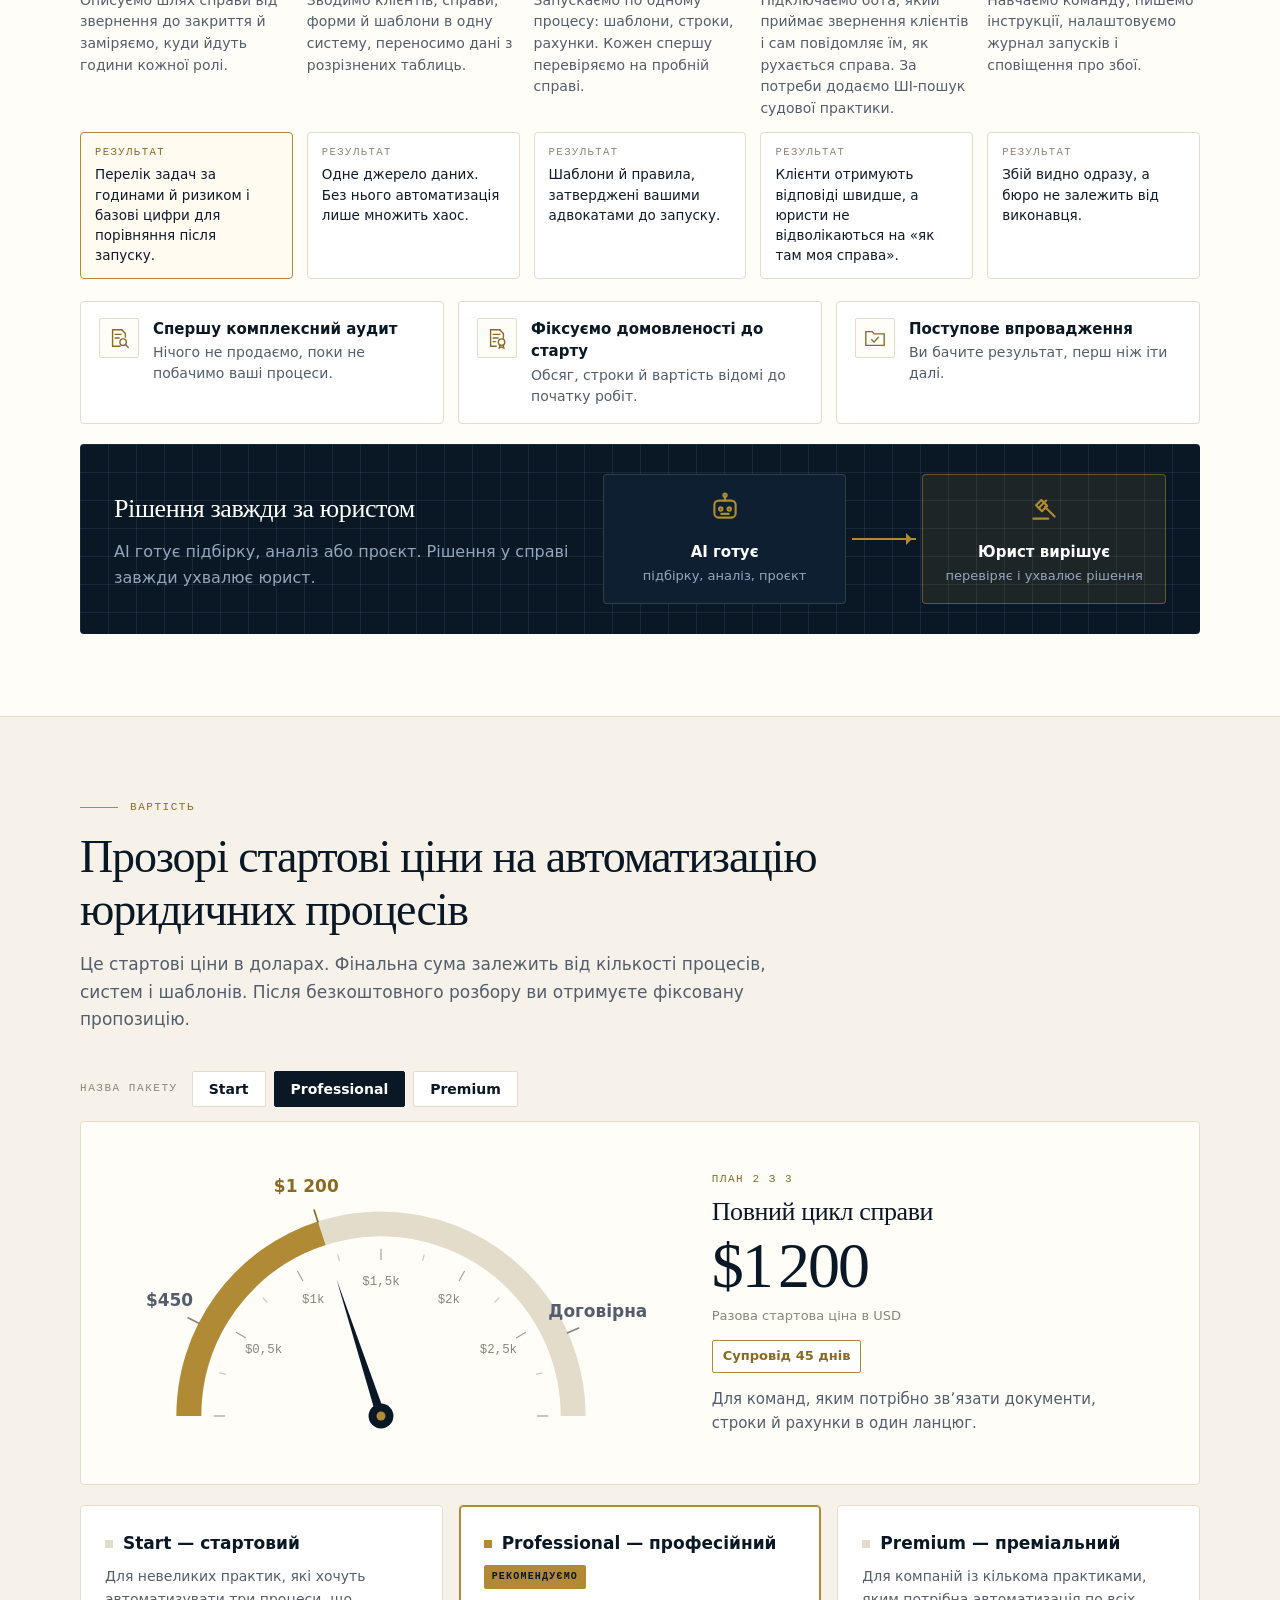
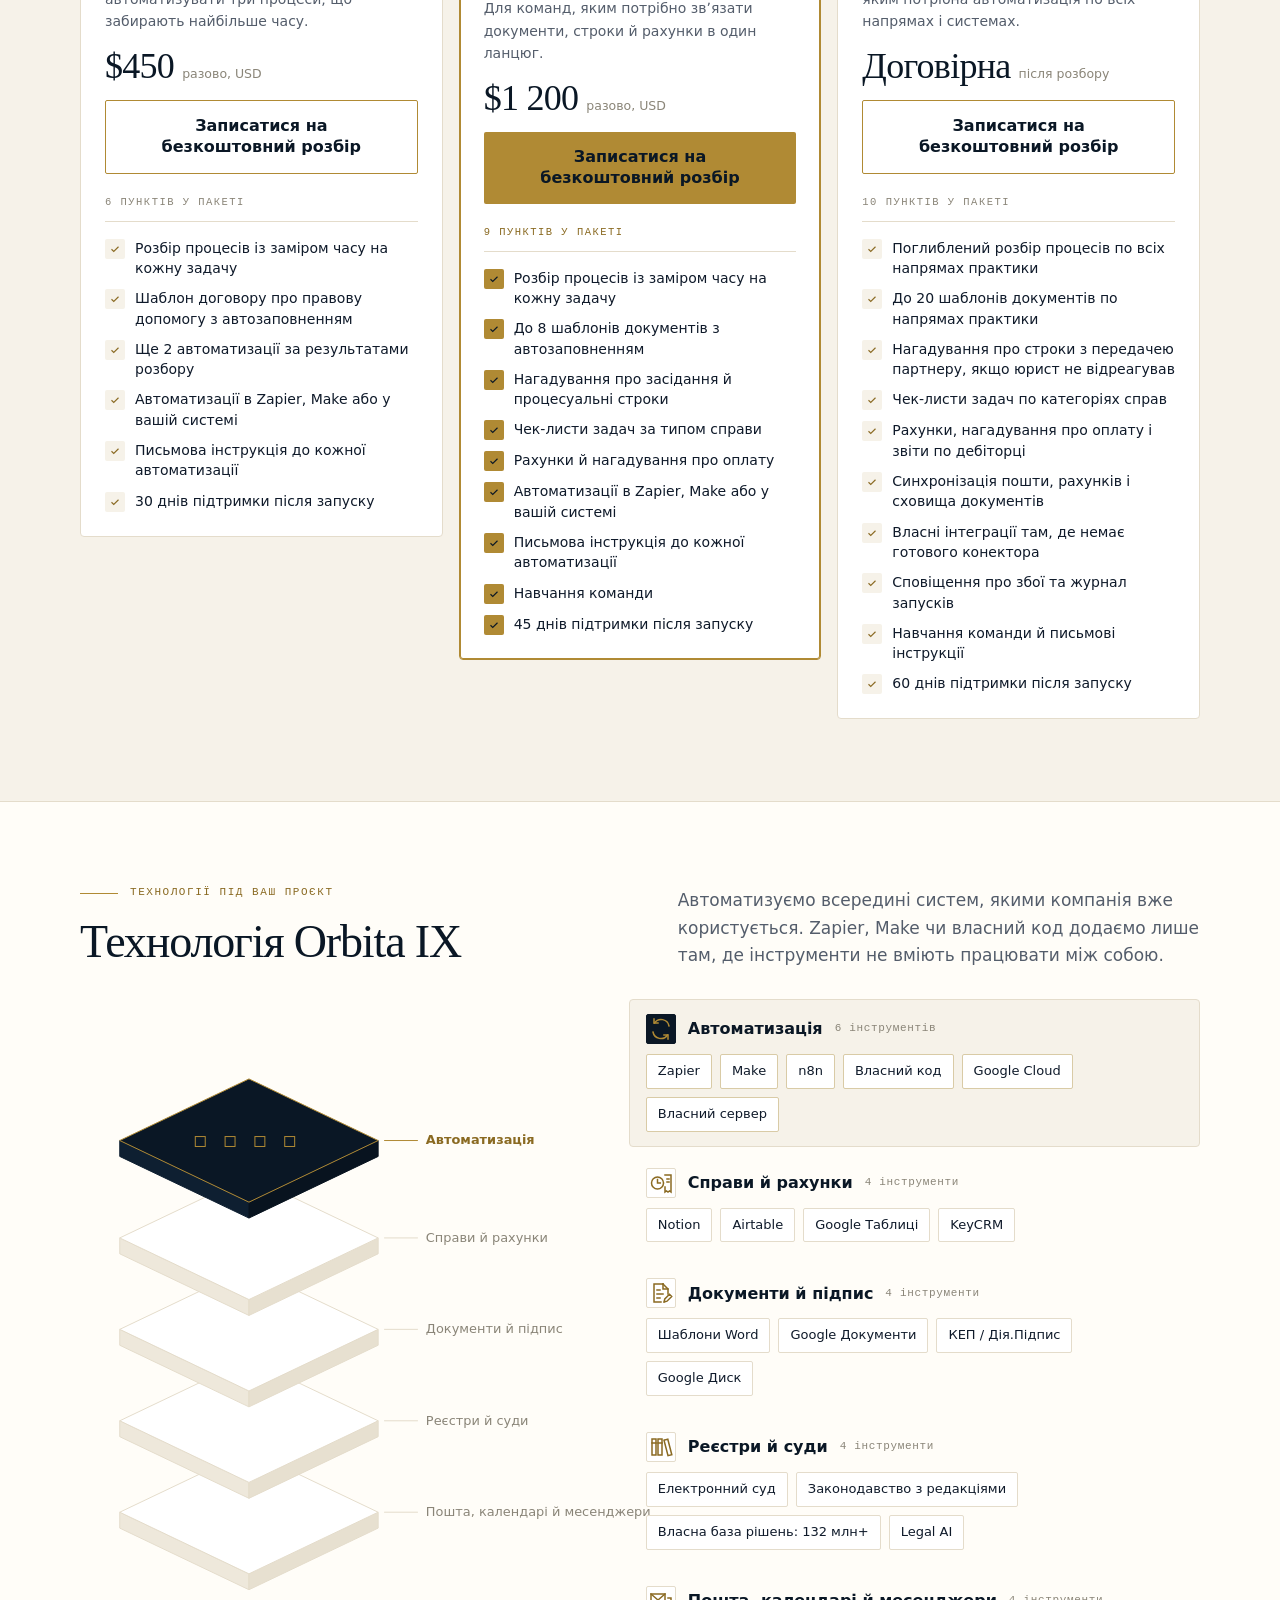
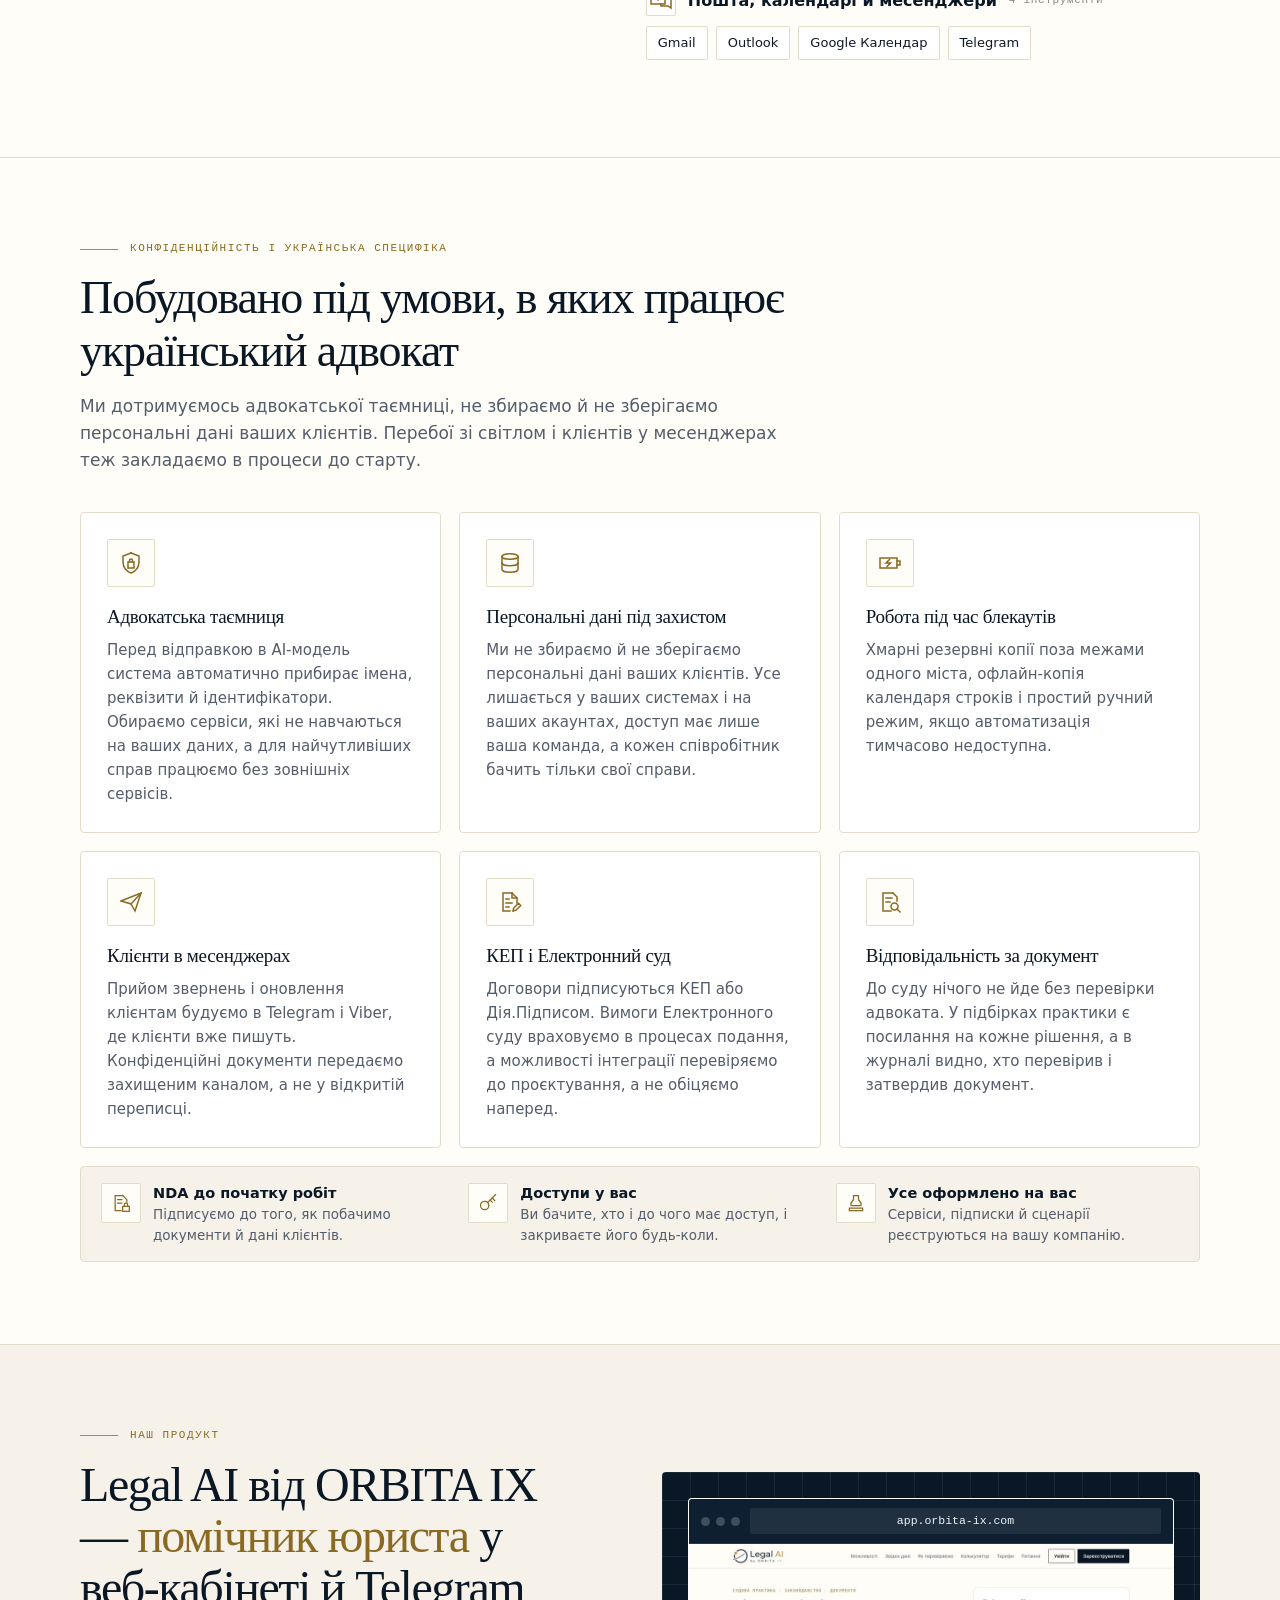
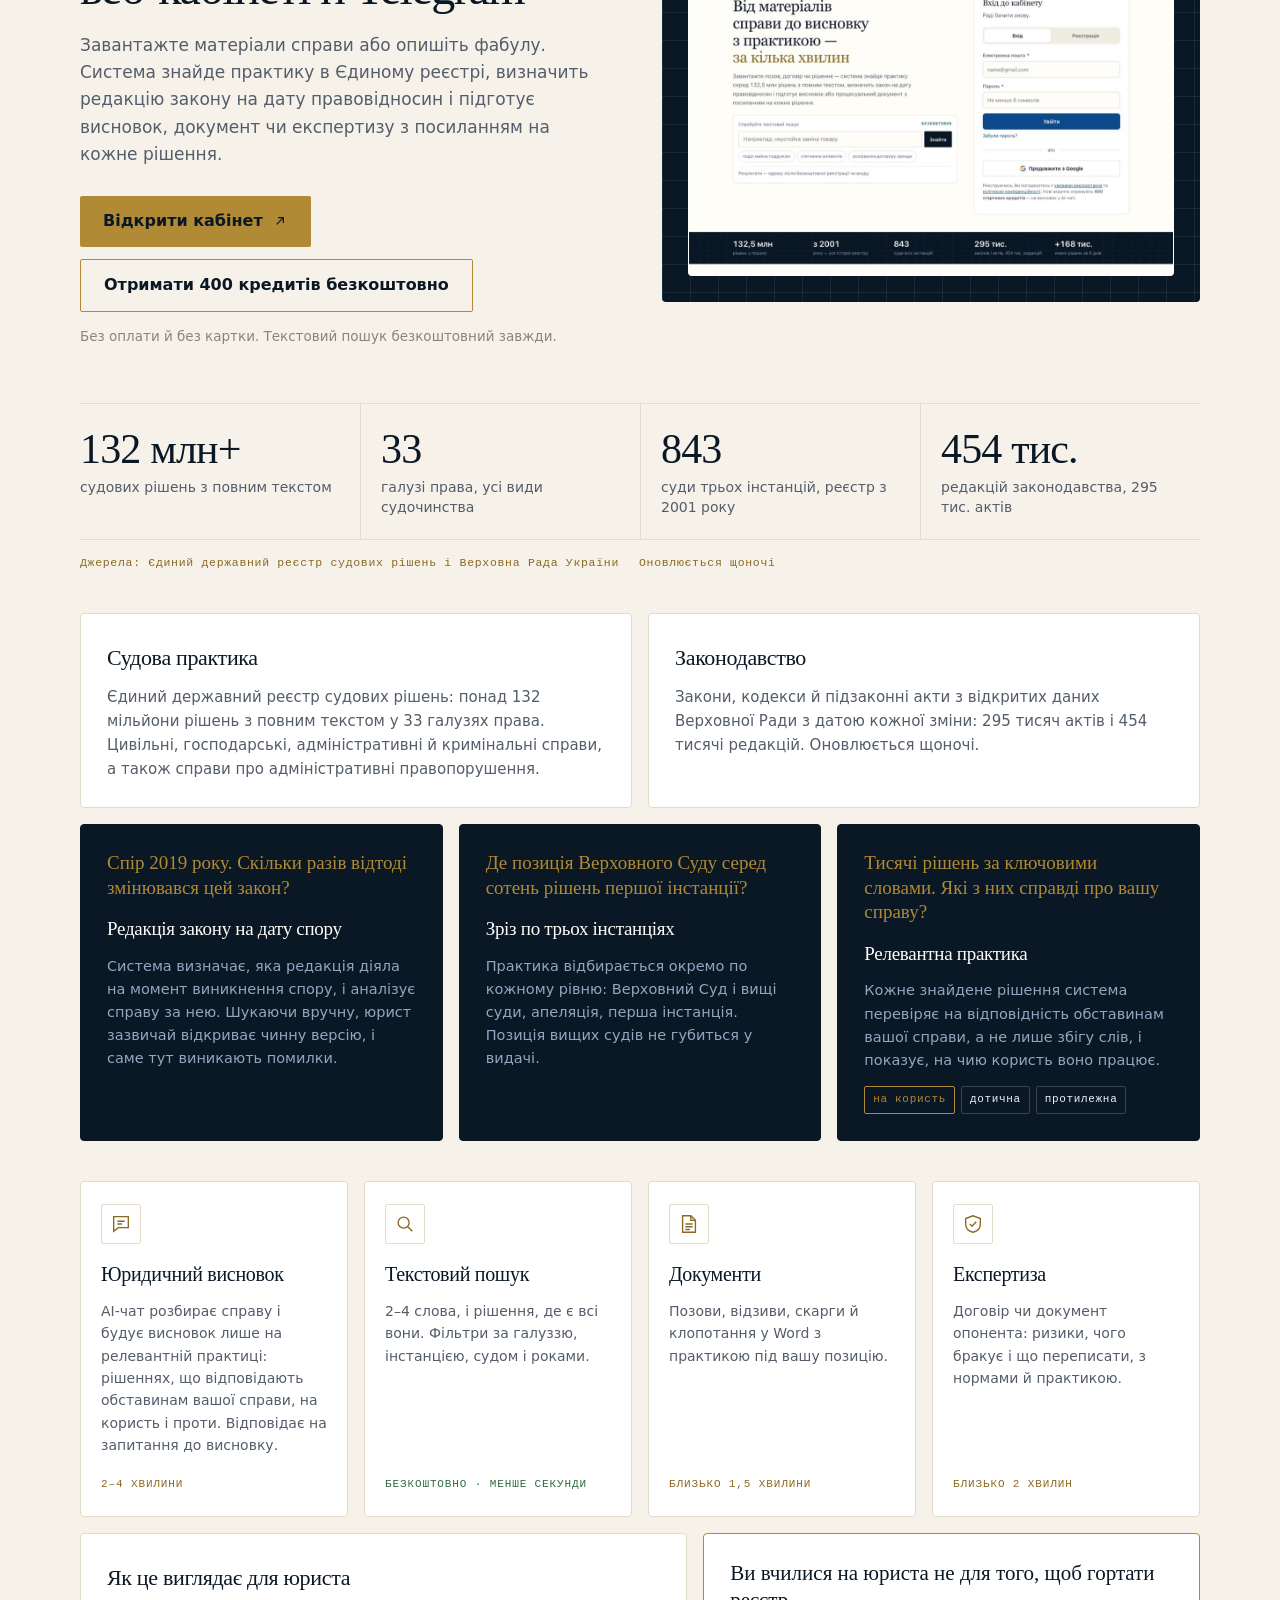
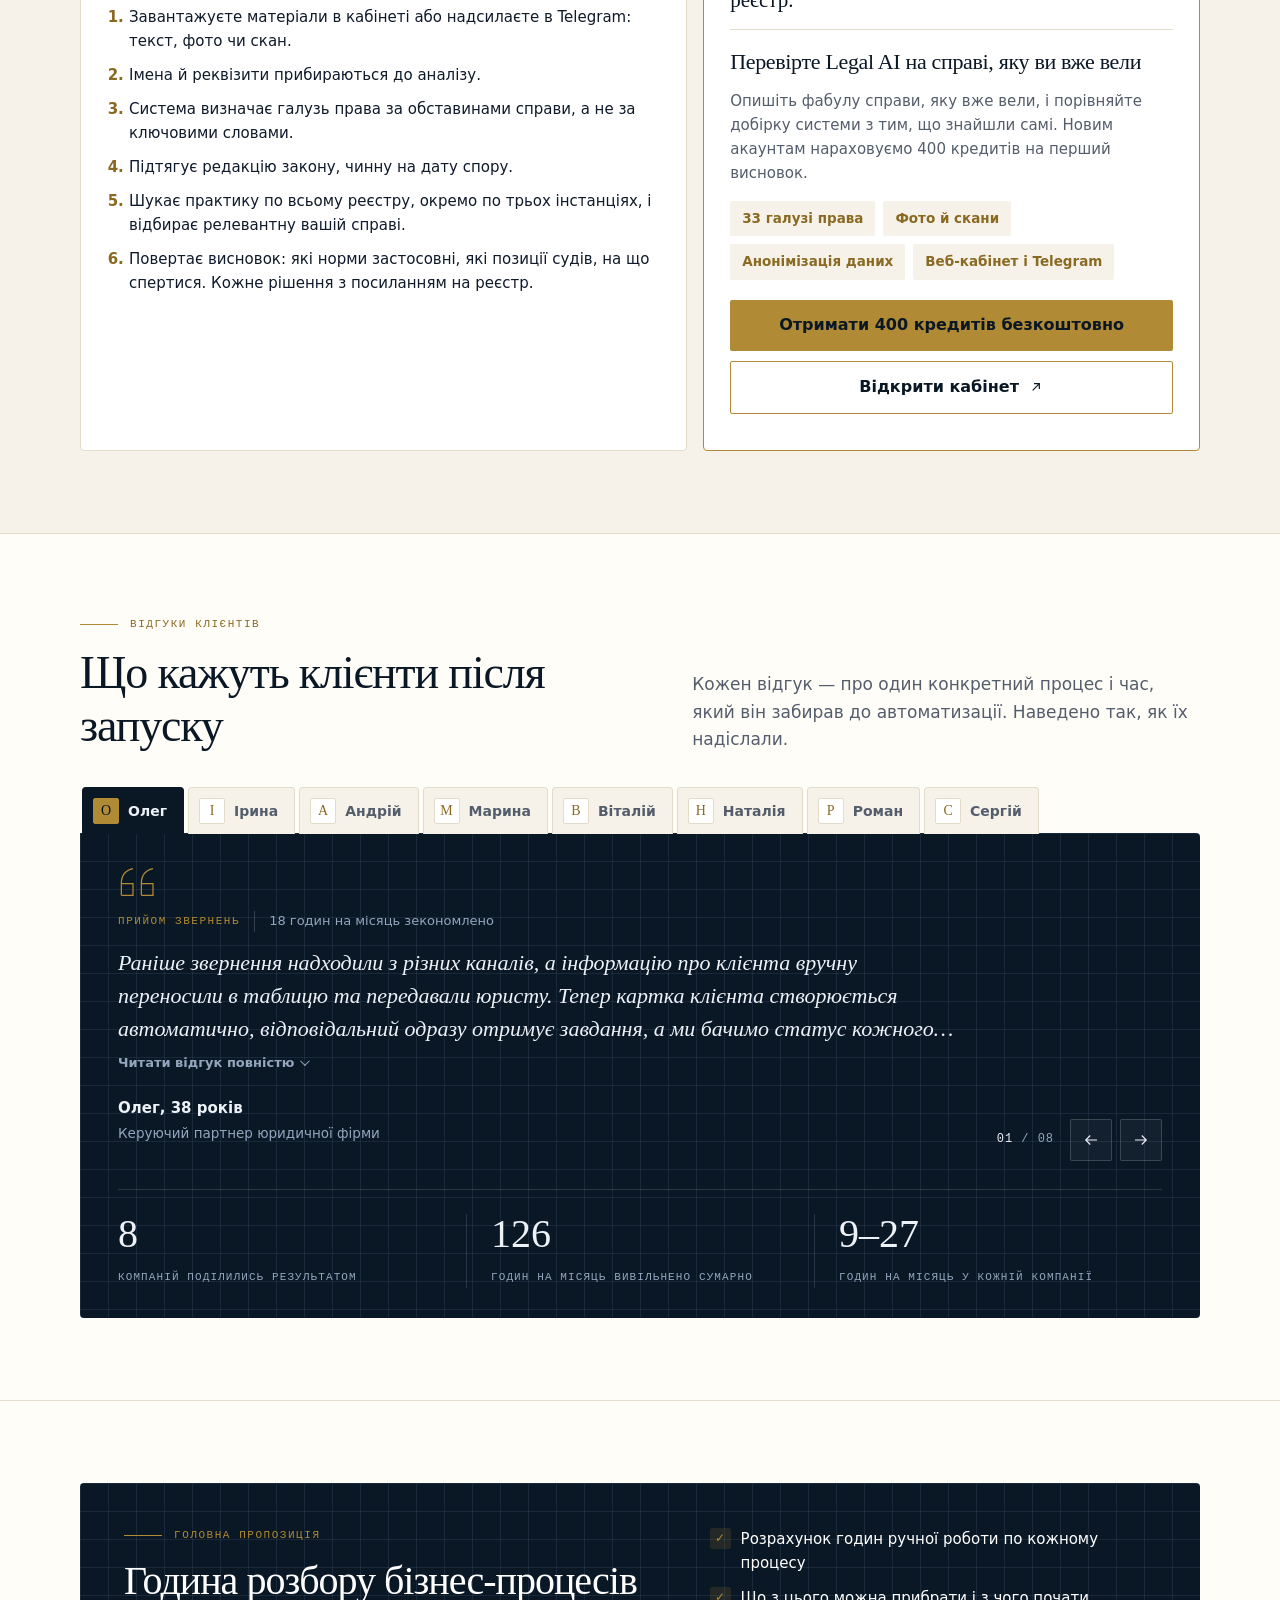
==== commit 0e89076e: "Попап «Стратегічна сесія»: показ через 40 с замість 2 хв Co-Authored-By: Claude Opus 5.5 <noreply@an" ====
--- a/public/index.html
+++ b/public/index.html
@@ -889,7 +889,7 @@
   <button type="button" class="vbubble-sound" id="vbubbleSound" aria-label="Увімкнути звук" hidden>Увімкнути звук</button>
 </div>
 
-<!-- ПОПАП: стратегічна сесія. Зʼявляється через 2 хв активного перегляду, один раз за сесію браузера.
+<!-- ПОПАП: стратегічна сесія. Зʼявляється через 40 с активного перегляду, один раз за сесію браузера.
      Не показується, якщо людина вже залишила заявку. Тест: додати ?popup=1 до адреси сторінки (зʼявиться через 3 с). -->
 <div class="popup-overlay" id="sessionPopup" hidden>
   <div class="popup" role="dialog" aria-modal="true" aria-labelledby="popupTitle">
@@ -1429,7 +1429,7 @@
   })();
   /* ---------- Попап «Стратегічна сесія» ---------- */
   (function () {
-    var POPUP_DELAY = 120;          // секунд активного перегляду сторінки
+    var POPUP_DELAY = 40;           // секунд активного перегляду сторінки
     var ov = document.getElementById('sessionPopup');
     if (!ov) return;
     var pForm = document.getElementById('popupForm'), pMsg = document.getElementById('pMsg'),
